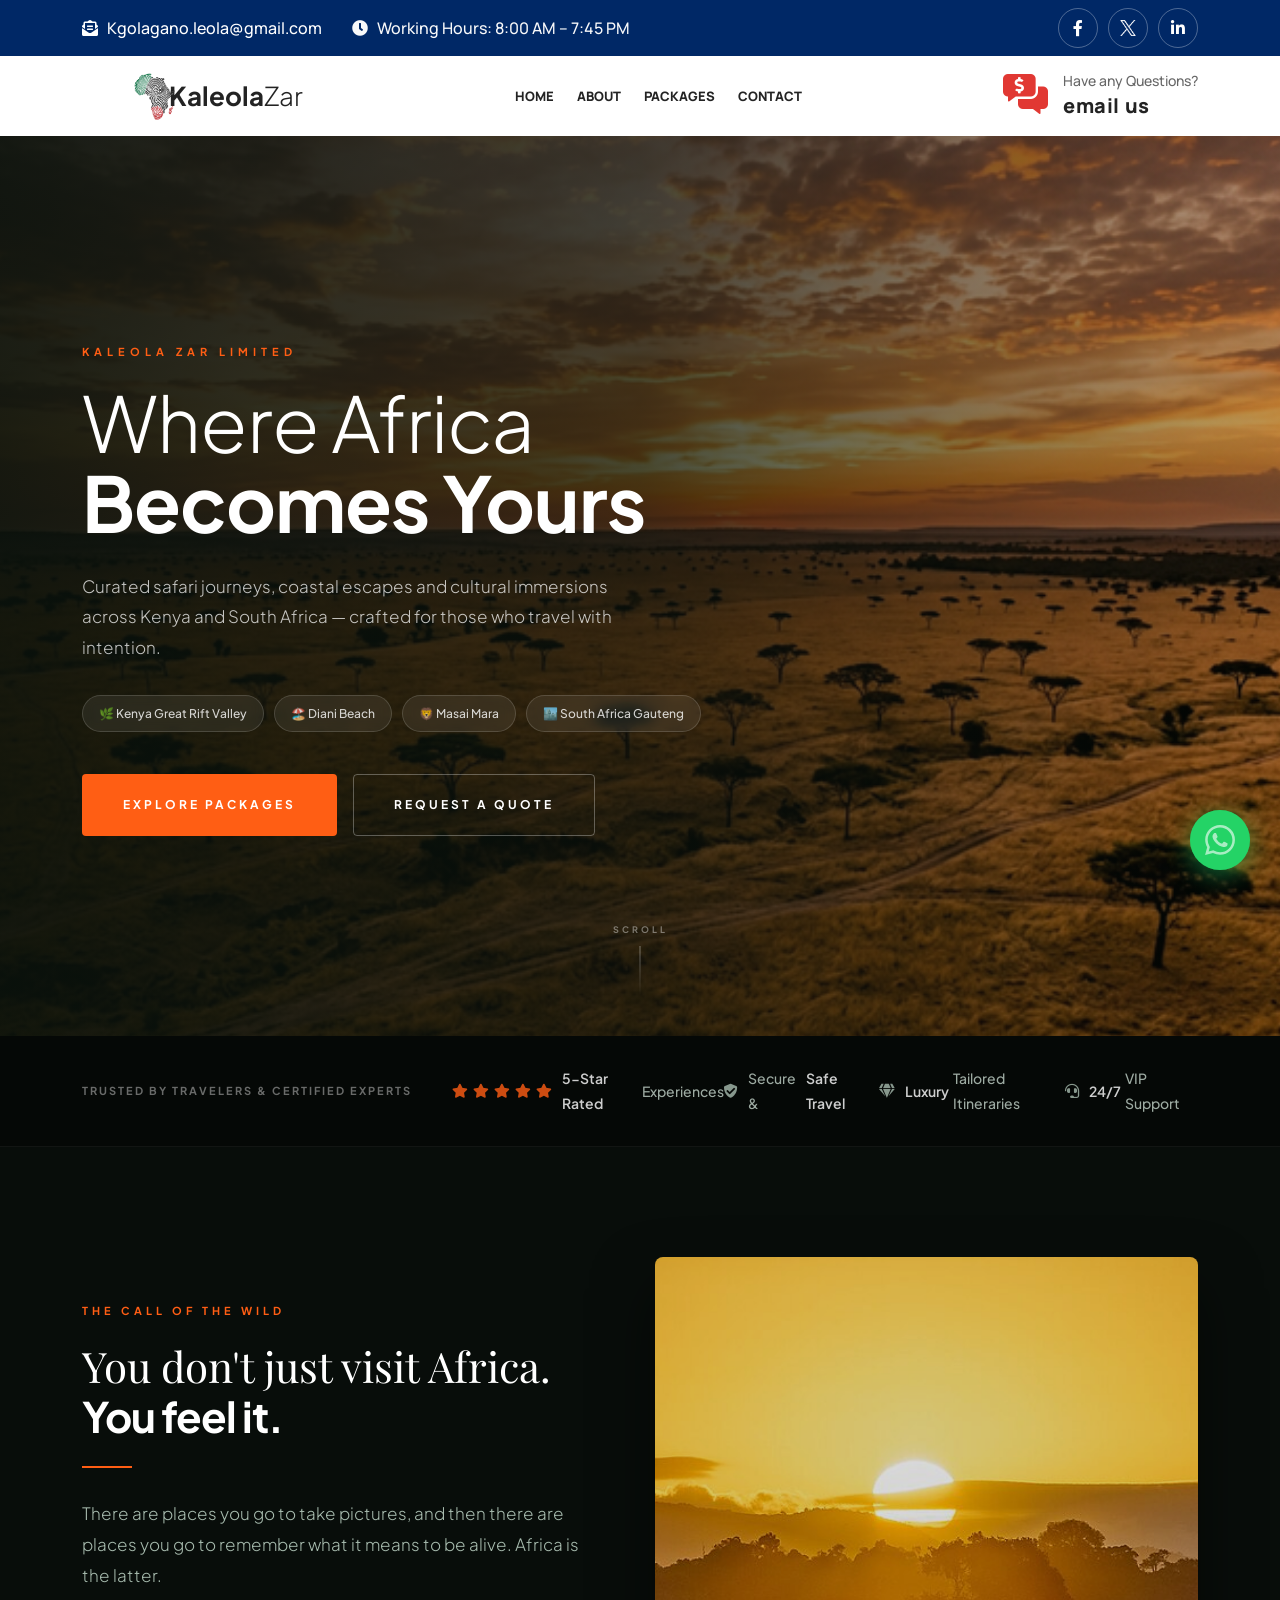
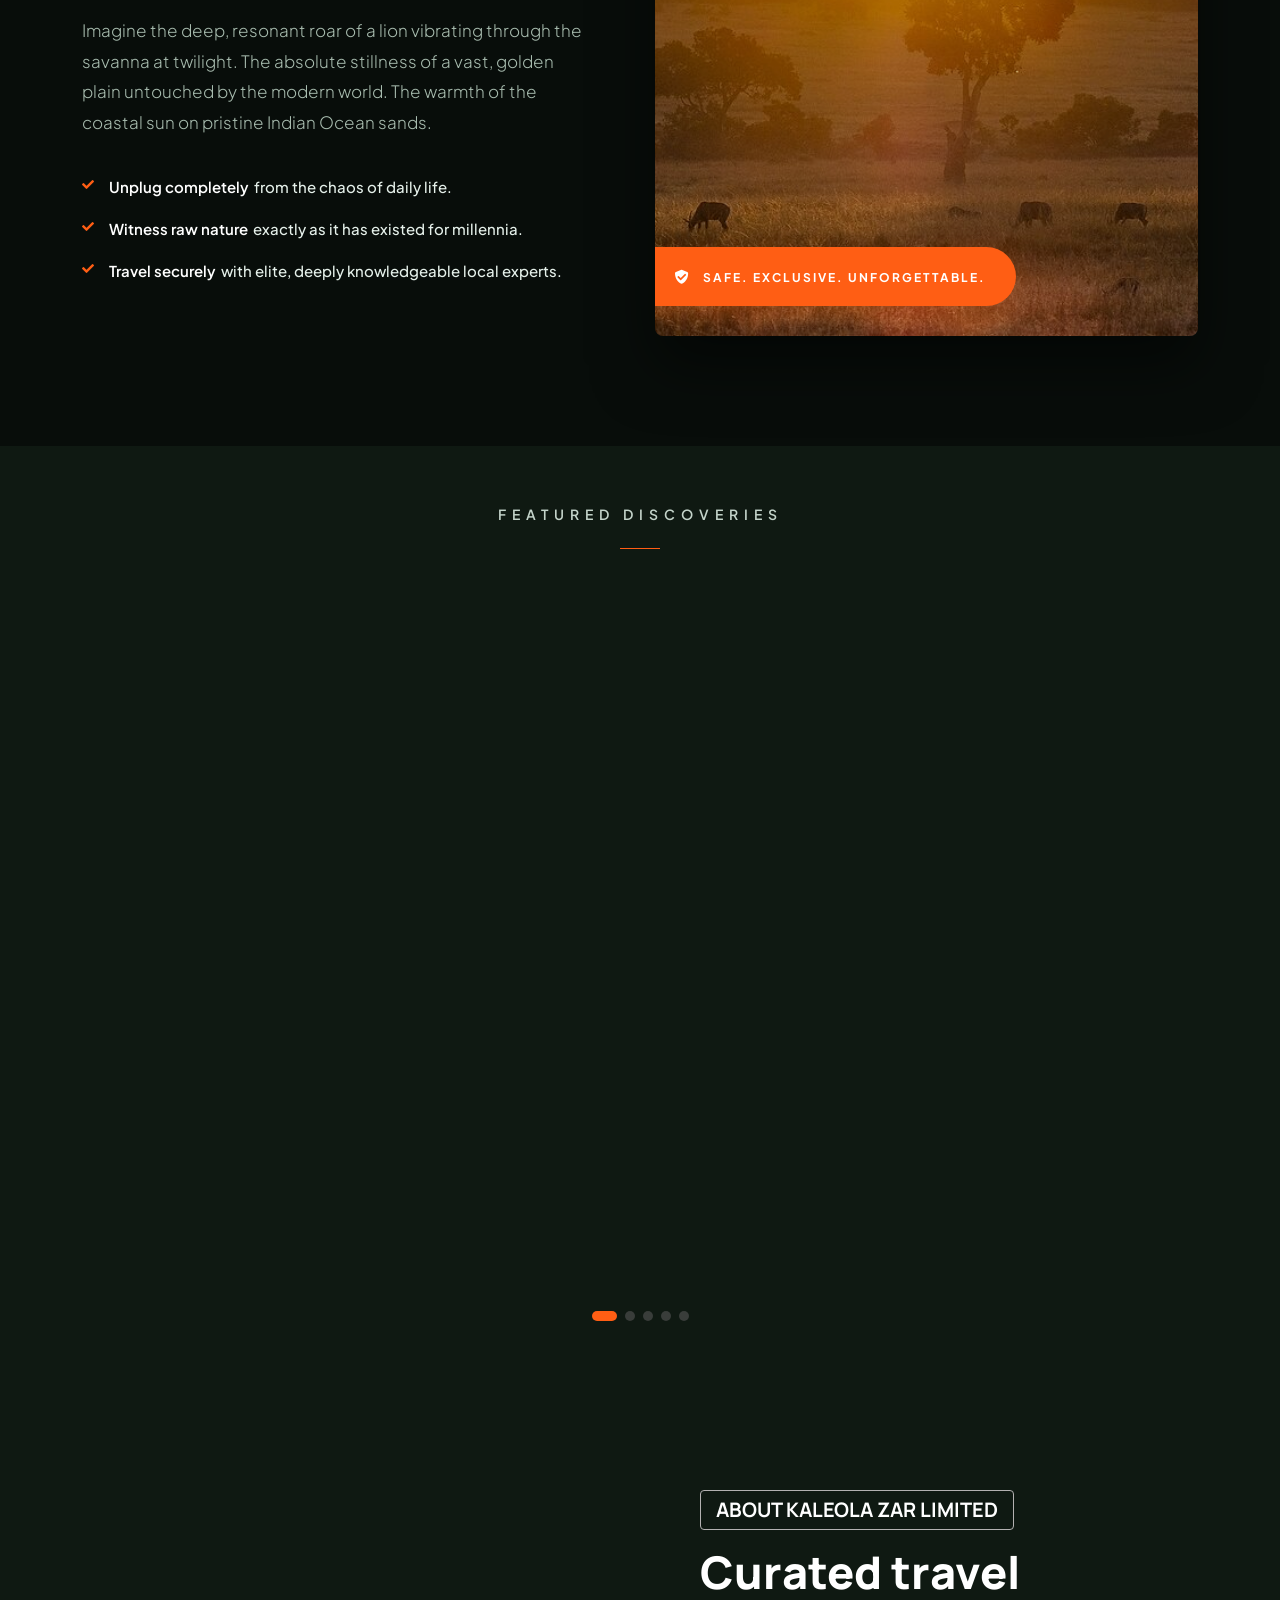
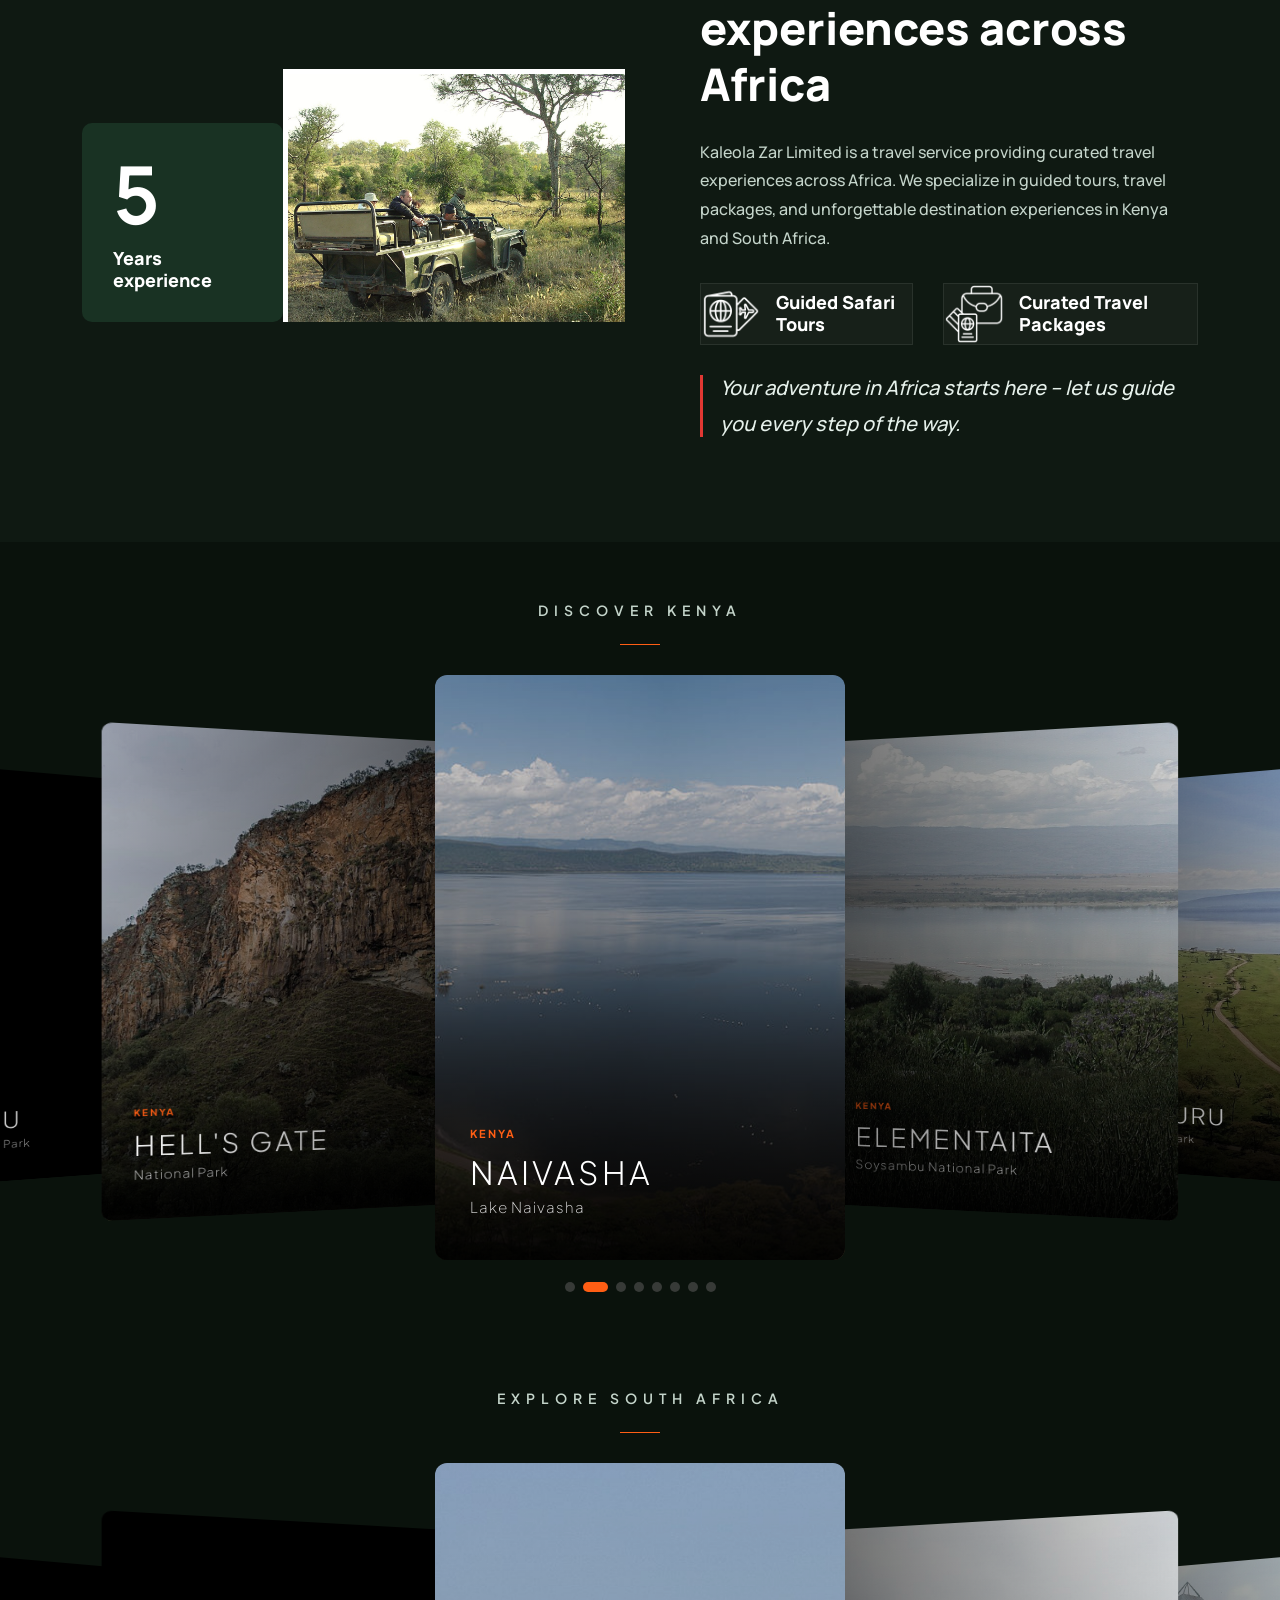
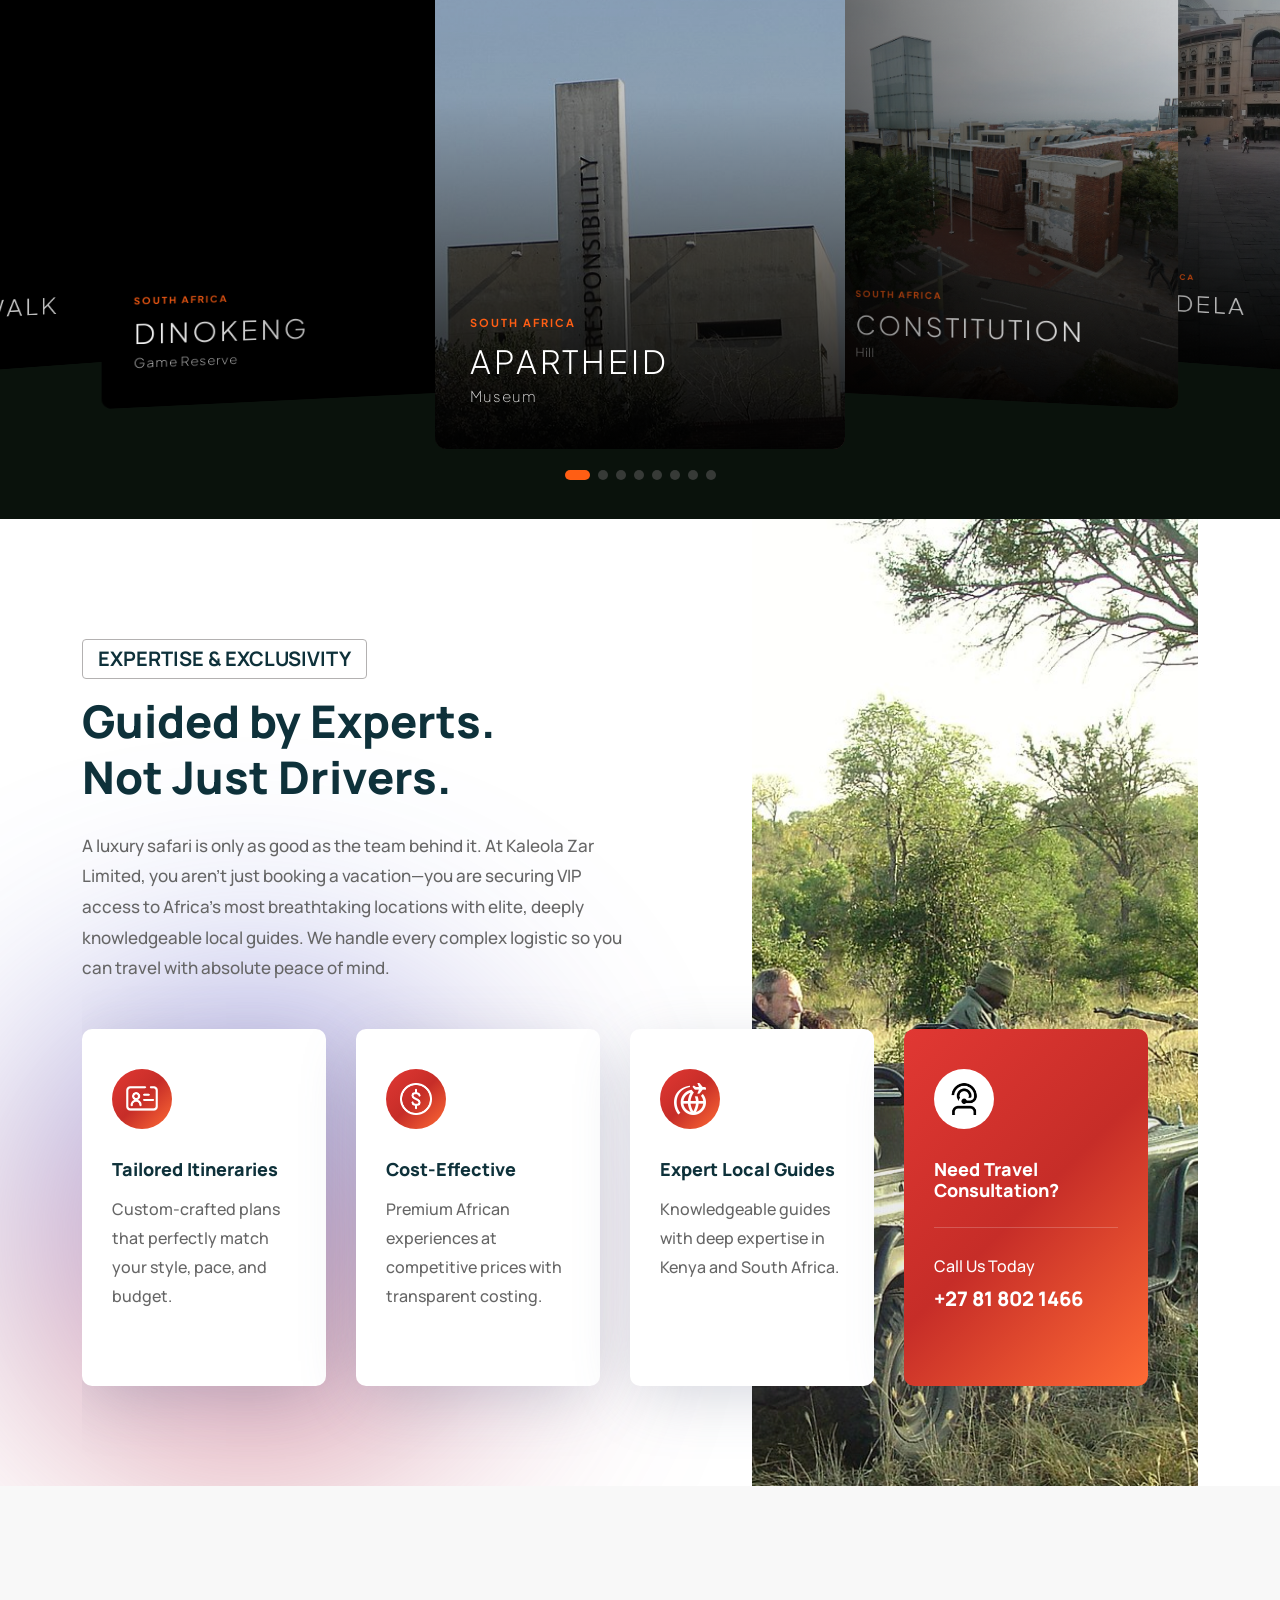
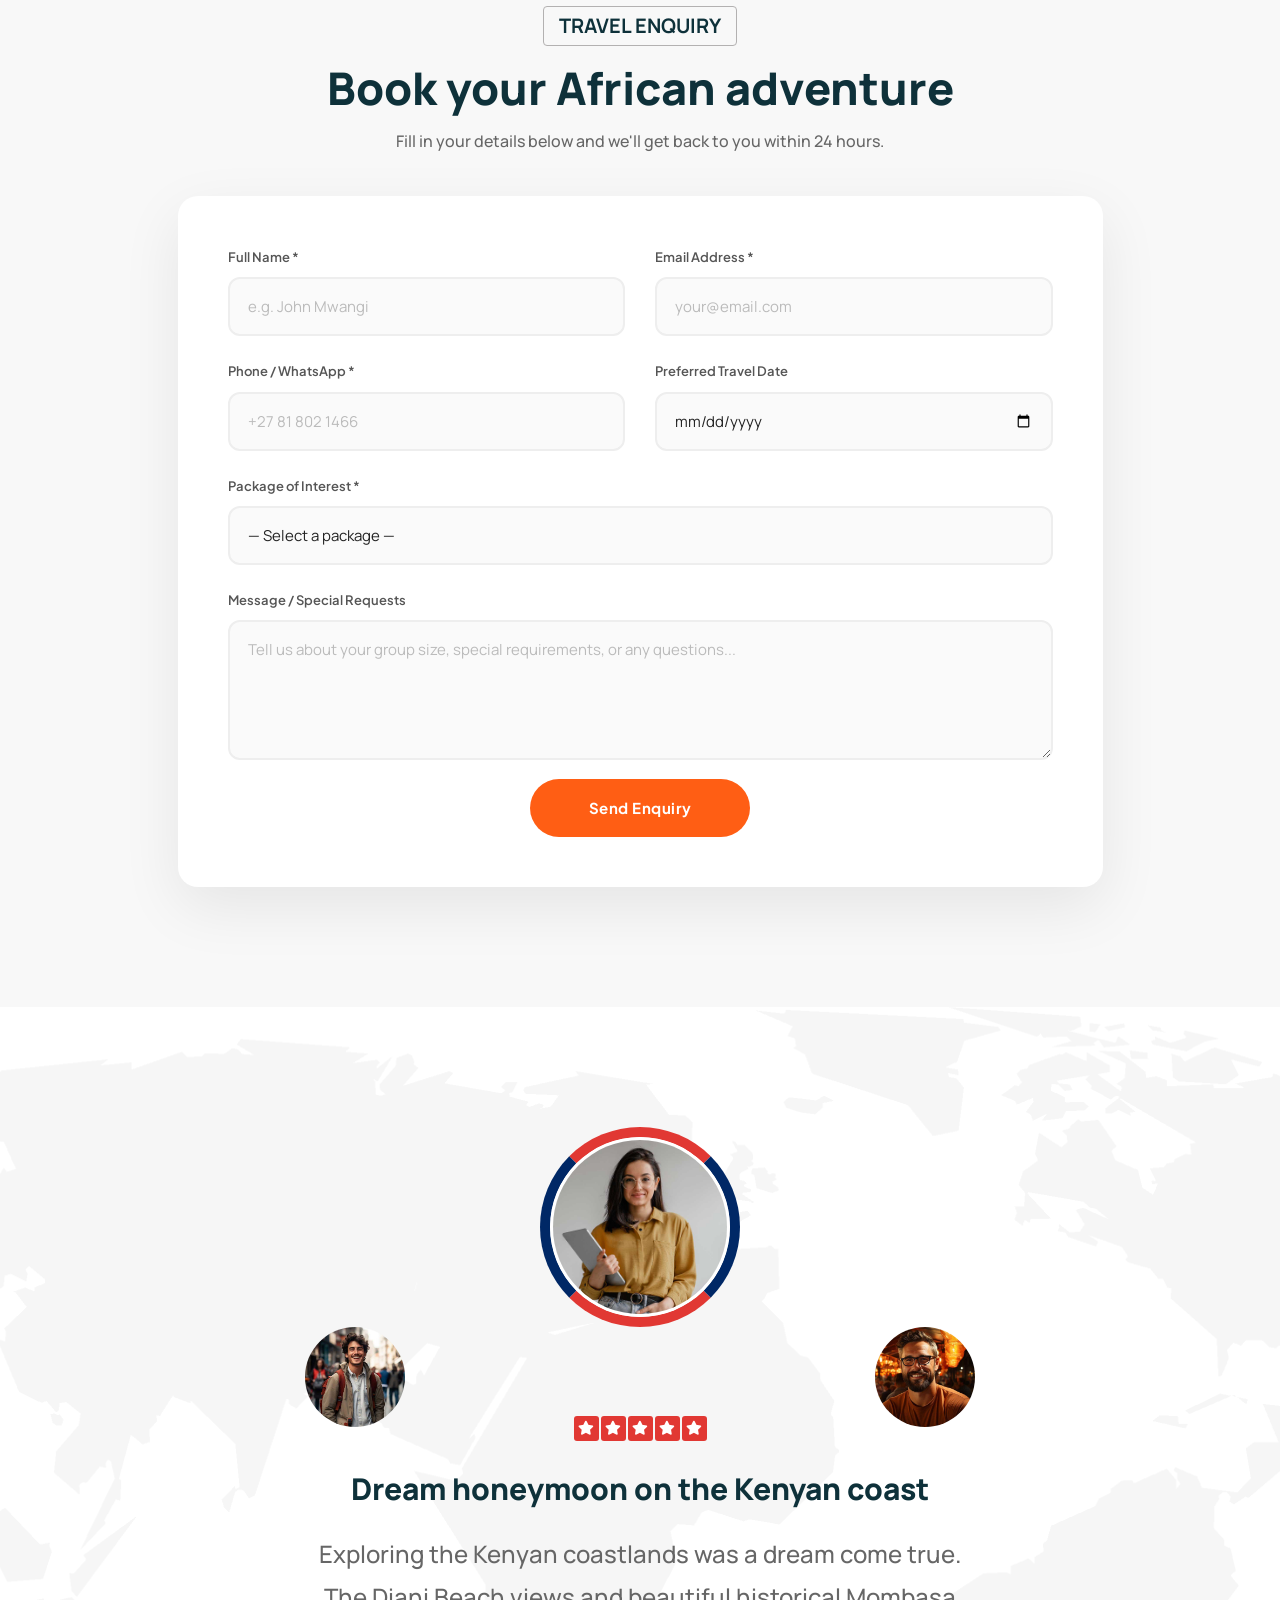
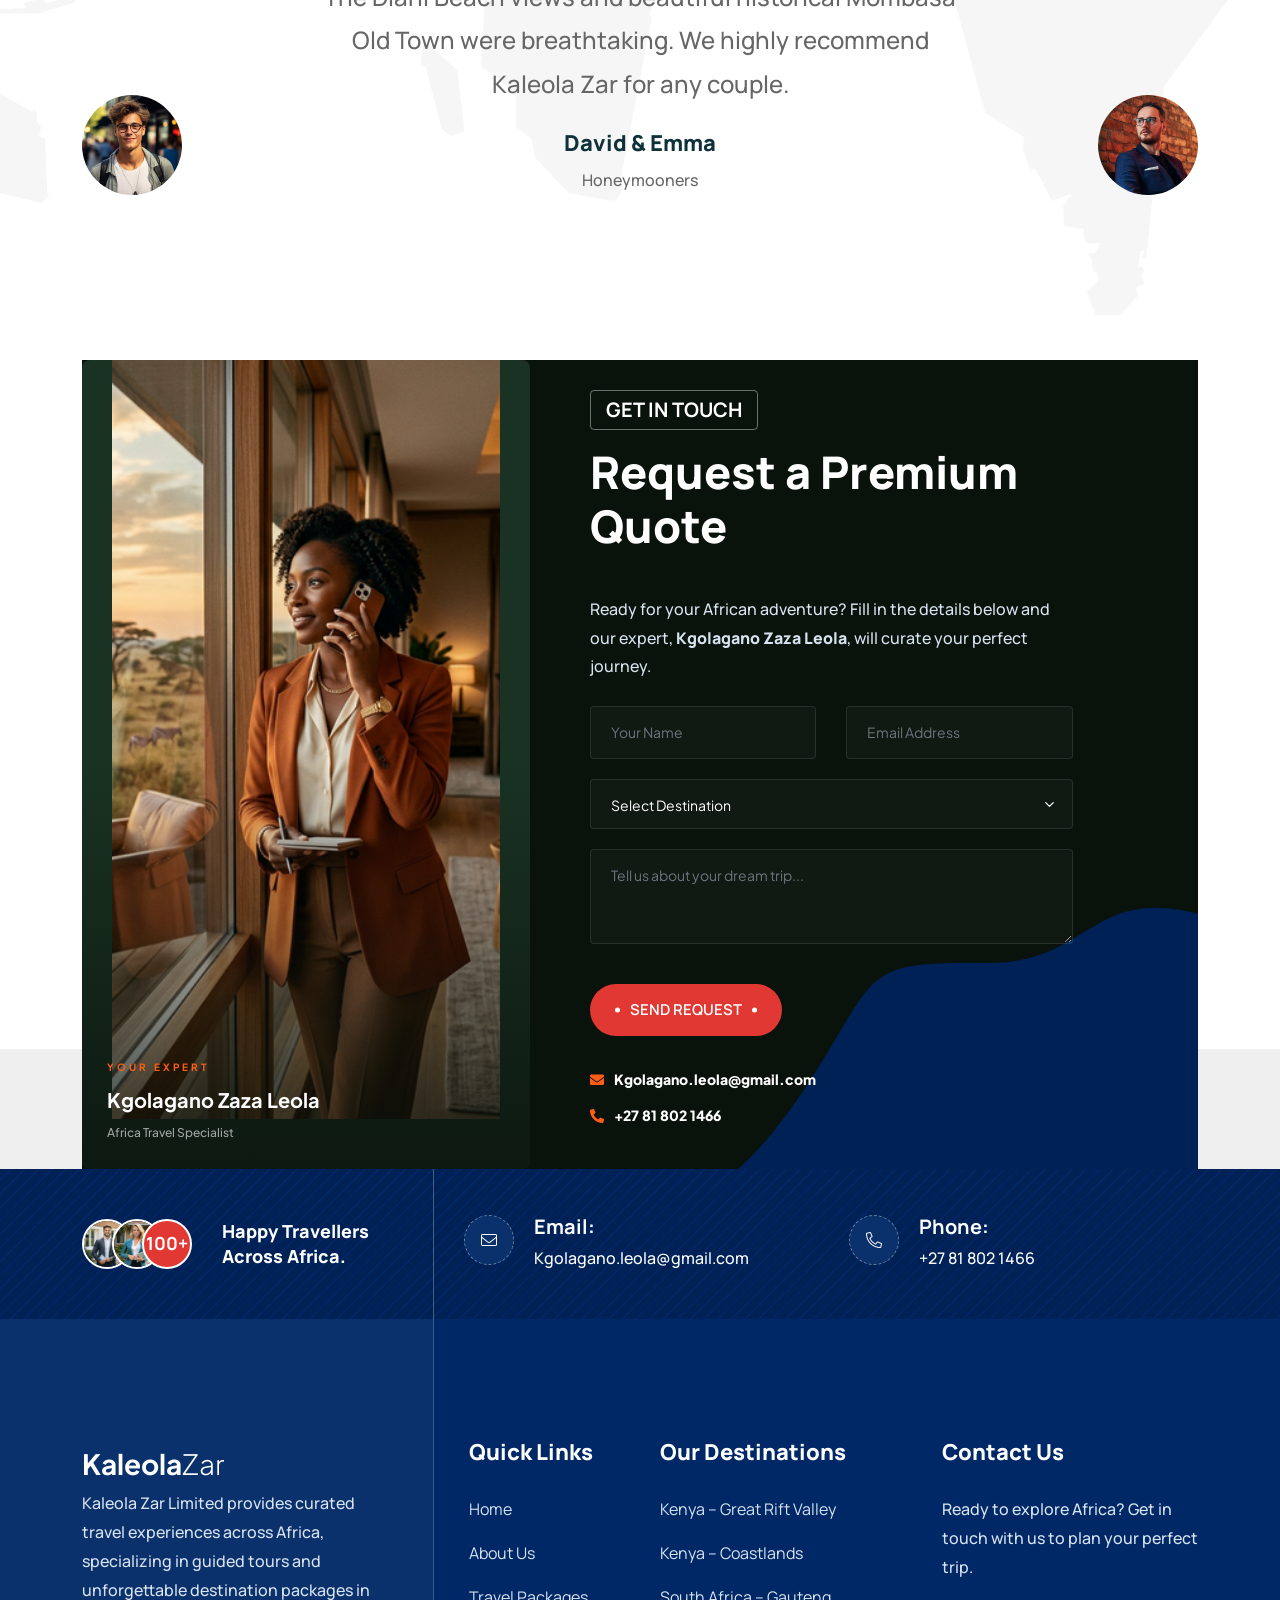
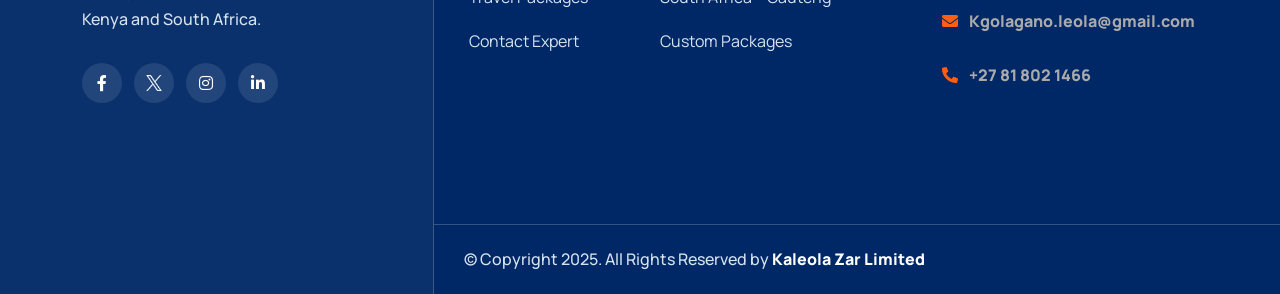
==== index.html @ 3f5a6521 "Add Trust Banner and pricing expectations to transform site into high-conversion funnel" ====
<!DOCTYPE html>
<html lang="en">

<head>
    <!-- ========== Meta Tags ========== -->
    <meta charset="utf-8">
    <meta http-equiv="X-UA-Compatible" content="IE=edge">
    <meta name="viewport" content="width=device-width, initial-scale=1">
    <meta name="description"
        content="Kaleola Zar Limited - Premium guided tours and travel packages across Kenya and South Africa. Explore the African savanna, Rift Valley, Diani Beach and more.">
    <meta name="keywords"
        content="African travel, Kenya safari, South Africa tours, Great Rift Valley, Diani Beach, Johannesburg, Kaleola Zar, tour packages">
    <meta property="og:title" content="Kaleola Zar Limited - Explore Africa With Us">
    <meta property="og:description"
        content="Premium guided tours and unforgettable travel packages to Kenya and South Africa.">
    <meta property="og:image" content="assets/img/custom/hero.png">

    <!-- ========== Page Title ========== -->
    <title>Kaleola Zar Limited - Explore Africa With Us</title>

    <!-- ========== Favicon Icon ========== -->
    <link rel="shortcut icon" href="assets/img/favicon.png" type="image/x-icon">

    <!-- ========== Start Stylesheet ========== -->
    <link href="assets/css/bootstrap.min.css" rel="stylesheet">
    <link href="assets/css/font-awesome.min.css" rel="stylesheet">
    <link href="assets/css/visaco-icons.css" rel="stylesheet">
    <link href="assets/css/magnific-popup.css" rel="stylesheet">
    <link href="assets/css/swiper-bundle.min.css" rel="stylesheet">
    <link href="assets/css/animate.min.css" rel="stylesheet">
    <link href="assets/css/validnavs.css" rel="stylesheet">
    <link href="assets/css/helper.css" rel="stylesheet">
    <link href="assets/css/unit-test.css" rel="stylesheet">
    <link href="assets/css/style.css" rel="stylesheet">
    <link rel="preconnect" href="https://fonts.googleapis.com">
    <link rel="preconnect" href="https://fonts.gstatic.com" crossorigin>
    <link
        href="https://fonts.googleapis.com/css2?family=Plus+Jakarta+Sans:wght@200;300;400;500;600;700;800&family=Playfair+Display:wght@400;500;600;700;800;900&display=swap"
        rel="stylesheet">
    <!-- ========== End Stylesheet ========== -->

</head>

<body>

    <!--[if lte IE 9]>
        <p class="browserupgrade">You are using an <strong>outdated</strong> browser. Please <a href="https://browsehappy.com/">upgrade your browser</a> to improve your experience and security.</p>
    <![endif]-->

    <!-- Start Preloader 
    ============================================= -->
    <div id="preloader">
        <div class="visaco-loader-inner">
            <div class="visaco-loader">
                <span class="visaco-loader-item"></span>
                <span class="visaco-loader-item"></span>
                <span class="visaco-loader-item"></span>
                <span class="visaco-loader-item"></span>
                <span class="visaco-loader-item"></span>
                <span class="visaco-loader-item"></span>
                <span class="visaco-loader-item"></span>
                <span class="visaco-loader-item"></span>
            </div>
        </div>
    </div>
    <!-- preloader end -->

    <!-- Start Header Top 
    ============================================= -->
    <div class="top-bar-area bg-dark text-light">
        <div class="container">
            <div class="row align-center">
                <div class="col-xl-7 col-lg-7 info">
                    <div class="address-info">
                        <ul class="item-flex">
                            <li>
                                <a href="mailto:Kgolagano.leola@gmail.com"><i class="fas fa-envelope-open-text"></i>
                                    Kgolagano.leola@gmail.com</a>
                            </li>
                            <li>
                                <i class="fas fa-clock"></i> Working Hours: 8:00 AM – 7:45 PM
                            </li>
                        </ul>
                    </div>
                </div>
                <div class="col-xl-5 col-lg-5 text-end">
                    <div class="d-flex">
                        <div class="social">
                            <ul class="item-flex">
                                <li>
                                    <a href="#">
                                        <i class="fab fa-facebook-f"></i>
                                    </a>
                                </li>
                                <li>
                                    <a href="#">
                                        <img src="assets/img/icon/twitter-x.png" alt="Twitter">
                                    </a>
                                </li>
                                <li>
                                    <a href="#">
                                        <i class="fab fa-linkedin-in"></i>
                                    </a>
                                </li>
                            </ul>
                        </div>
                    </div>
                </div>
            </div>
        </div>
    </div>
    <!-- End Header Top -->

    <!-- Header 
    ============================================= -->
    <header>
        <!-- Start Navigation -->
        <nav class="navbar mobile-sidenav navbar-default validnavs navbar-sticky navbar-style-one">

            <!-- Start Top Search -->
            <div class="top-search">
                <div class="container-xl">
                    <div class="input-group">
                        <span class="input-group-addon"><i class="fa fa-search"></i></span>
                        <input type="text" class="form-control" placeholder="Search">
                        <span class="input-group-addon close-search"><i class="fa fa-times"></i></span>
                    </div>
                </div>
            </div>
            <!-- End Top Search -->

            <div class="container d-flex justify-content-between align-items-center">

                <!-- Start Header Navigation -->
                <div class="navbar-header">
                    <button type="button" class="navbar-toggle" data-toggle="collapse" data-target="#navbar-menu">
                        <i class="fa fa-bars"></i>
                    </button>
                    <style>
                        .kz-logo-brand {
                            font-family: 'Plus Jakarta Sans', sans-serif !important;
                            font-size: 26px !important;
                            text-decoration: none !important;
                            color: #232323 !important;
                            display: flex !important;
                            align-items: center !important;
                        }

                        .kz-logo-brand img {
                            height: 48px;
                            width: auto;
                            margin-right: 10px;
                        }

                        .kz-logo-brand strong {
                            font-weight: 700;
                        }

                        .kz-logo-brand span {
                            font-weight: 300;
                        }
                    </style>
                    <a class="navbar-brand kz-logo-brand" href="index.html">
                        <img src="assets/img/custom/icon.png" alt="">
                        <strong>Kaleola</strong><span>Zar</span>
                    </a>
                </div>
                <!-- End Header Navigation -->

                <!-- Collect the nav links, forms, and other content for toggling -->
                <div class="collapse navbar-collapse" id="navbar-menu">
                    <button type="button" class="navbar-toggle" data-toggle="collapse" data-target="#navbar-menu">
                        <i class="fa fa-times"></i>
                    </button>
                    <ul class="nav navbar-nav navbar-right" data-in="fadeInDown" data-out="fadeOutUp">
                        <li><a href="#home">Home</a></li>
                        <li><a href="#about">About</a></li>
                        <li><a href="#packages">Packages</a></li>
                        <li><a href="#contact">Contact</a></li>
                    </ul>
                </div><!-- /.navbar-collapse -->

                <div class="attr-right">
                    <!-- Start Atribute Navigation -->
                    <div class="attr-nav">
                        <ul>
                            <li class="contact">
                                <div class="call">
                                    <div class="icon">
                                        <i class="fas fa-comments-alt-dollar"></i>
                                    </div>
                                    <div class="info">
                                        <p>Have any Questions?</p>
                                        <h5><a href="mailto:Kgolagano.leola@gmail.com">email us</a></h5>
                                    </div>
                                </div>
                            </li>
                        </ul>
                    </div>
                    <!-- End Atribute Navigation -->
                </div>

            </div>
            <!-- Overlay screen for menu -->
            <div class="overlay-screen"></div>
            <!-- End Overlay screen for menu -->

        </nav>
        <!-- End Navigation -->
    </header>
    <!-- End Header -->

    <!-- Start Hero Area (Cinematic Full-Bleed) -->
    <div id="home" class="kz-hero-cinematic">
        <div class="kz-hero-bg" style="background-image: url('assets/img/custom/hero_bg.jpg');"></div>
        <div class="kz-hero-overlay"></div>
        <div class="kz-hero-content">
            <div class="container">
                <div class="row align-items-center" style="min-height: 100vh;">
                    <div class="col-lg-8 col-xl-7">
                        <span class="kz-hero-eyebrow wow fadeInUp">Kaleola Zar Limited</span>
                        <h1 class="kz-hero-title wow fadeInUp" data-wow-delay="100ms">
                            Where Africa<br><strong>Becomes Yours</strong>
                        </h1>
                        <p class="kz-hero-sub wow fadeInUp" data-wow-delay="200ms">
                            Curated safari journeys, coastal escapes and cultural immersions across Kenya and South
                            Africa — crafted for those who travel with intention.
                        </p>
                        <div class="kz-hero-pills wow fadeInUp" data-wow-delay="300ms">
                            <span>🌿 Kenya Great Rift Valley</span>
                            <span>🏖️ Diani Beach</span>
                            <span>🦁 Masai Mara</span>
                            <span>🏙️ South Africa Gauteng</span>
                        </div>
                        <div class="kz-hero-buttons wow fadeInUp" data-wow-delay="400ms">
                            <a href="#packages" class="kz-btn-primary">Explore Packages</a>
                            <a href="#contact" class="kz-btn-outline">Request a Quote</a>
                        </div>
                    </div>
                </div>
                <!-- Scroll indicator -->
                <div class="kz-hero-scroll">
                    <span>Scroll</span>
                    <div class="kz-scroll-line"></div>
                </div>
            </div>
        </div>
    </div>
    <style>
        /* =============================================
           CINEMATIC HERO
        ============================================= */
        .kz-hero-cinematic {
            position: relative;
            width: 100%;
            min-height: 100vh;
            overflow: hidden;
        }

        .kz-hero-bg {
            position: absolute;
            inset: 0;
            background-size: cover;
            background-position: center 40%;
            background-repeat: no-repeat;
            transform: scale(1.05);
            animation: heroZoom 20s ease-in-out infinite alternate;
        }

        @keyframes heroZoom {
            from {
                transform: scale(1.05);
            }

            to {
                transform: scale(1.00);
            }
        }

        .kz-hero-overlay {
            position: absolute;
            inset: 0;
            background: linear-gradient(to right,
                    rgba(10, 18, 12, 0.92) 0%,
                    rgba(10, 18, 12, 0.75) 50%,
                    rgba(10, 18, 12, 0.25) 100%);
        }

        .kz-hero-content {
            position: relative;
            z-index: 2;
        }

        .kz-hero-eyebrow {
            display: inline-block;
            font-family: 'Plus Jakarta Sans', sans-serif;
            font-size: 11px;
            font-weight: 700;
            letter-spacing: 5px;
            text-transform: uppercase;
            color: #ff5e14;
            margin-bottom: 20px;
        }

        .kz-hero-title {
            font-family: 'Plus Jakarta Sans', sans-serif;
            font-size: clamp(44px, 6vw, 88px);
            font-weight: 300;
            color: #fff;
            line-height: 1.05;
            margin: 0 0 28px;
            letter-spacing: -1px;
        }

        .kz-hero-title strong {
            font-weight: 700;
            color: #fff;
        }

        .kz-hero-sub {
            font-family: 'Plus Jakarta Sans', sans-serif;
            font-size: 17px;
            font-weight: 300;
            color: rgba(255, 255, 255, 0.75);
            line-height: 1.8;
            max-width: 540px;
            margin-bottom: 32px;
        }

        .kz-hero-pills {
            display: flex;
            flex-wrap: wrap;
            gap: 10px;
            margin-bottom: 42px;
        }

        .kz-hero-pills span {
            font-family: 'Plus Jakarta Sans', sans-serif;
            font-size: 12px;
            font-weight: 500;
            color: rgba(255, 255, 255, 0.8);
            background: rgba(255, 255, 255, 0.07);
            border: 1px solid rgba(255, 255, 255, 0.15);
            padding: 7px 16px;
            border-radius: 50px;
            backdrop-filter: blur(6px);
        }

        .kz-hero-buttons {
            display: flex;
            gap: 16px;
            flex-wrap: wrap;
        }

        .kz-btn-primary {
            display: inline-flex;
            align-items: center;
            padding: 17px 40px;
            background: #ff5e14;
            color: #fff;
            font-family: 'Plus Jakarta Sans', sans-serif;
            font-size: 12px;
            font-weight: 700;
            letter-spacing: 3px;
            text-transform: uppercase;
            text-decoration: none;
            border-radius: 4px;
            transition: all 0.3s ease;
            border: 1px solid transparent;
        }

        .kz-btn-primary:hover {
            background: transparent;
            color: #ff5e14;
            border-color: #ff5e14;
        }

        .kz-btn-outline {
            display: inline-flex;
            align-items: center;
            padding: 17px 40px;
            background: transparent;
            color: #fff;
            font-family: 'Plus Jakarta Sans', sans-serif;
            font-size: 12px;
            font-weight: 700;
            letter-spacing: 3px;
            text-transform: uppercase;
            text-decoration: none;
            border-radius: 4px;
            border: 1px solid rgba(255, 255, 255, 0.3);
            transition: all 0.3s ease;
        }

        .kz-btn-outline:hover {
            border-color: #fff;
            background: rgba(255, 255, 255, 0.08);
            color: #fff;
        }

        /* Scroll indicator */
        .kz-hero-scroll {
            position: absolute;
            bottom: 40px;
            left: 50%;
            transform: translateX(-50%);
            display: flex;
            flex-direction: column;
            align-items: center;
            gap: 8px;
        }

        .kz-hero-scroll span {
            font-family: 'Plus Jakarta Sans', sans-serif;
            font-size: 9px;
            font-weight: 700;
            letter-spacing: 3px;
            text-transform: uppercase;
            color: rgba(255, 255, 255, 0.4);
        }

        .kz-scroll-line {
            width: 1px;
            height: 50px;
            background: linear-gradient(to bottom, rgba(255, 255, 255, 0.4), transparent);
            animation: scrollPulse 2s ease-in-out infinite;
        }

        @keyframes scrollPulse {

            0%,
            100% {
                opacity: 0.4;
                transform: scaleY(1);
            }

            50% {
                opacity: 1;
                transform: scaleY(1.2);
            }
        }

        /* =============================================
           DARK EDITORIAL ABOUT SECTION OVERRIDE
        ============================================= */
        .kz-dark-about {
            background: #0f1912 !important;
            padding: 100px 0 !important;
        }

        .kz-dark-about .title,
        .kz-dark-about h4,
        .kz-dark-about h2,
        .kz-dark-about .sub-title {
            color: #fff !important;
        }

        .kz-dark-about p {
            color: #c4d4ca !important;
        }

        .kz-dark-about .blockquote-text {
            color: #e5f0ea !important;
            border-left-color: #ff5e14 !important;
        }

        .kz-dark-about ul.card-style-one {
            background: transparent !important;
            box-shadow: none !important;
            padding: 0 !important;
            margin-top: 30px;
        }

        .kz-dark-about .card-style-one li {
            background: rgba(255, 255, 255, 0.03) !important;
            border: 1px solid rgba(255, 255, 255, 0.08) !important;
        }

        .kz-dark-about .card-style-one li h4 {
            color: #fff !important;
        }

        .kz-dark-about .experience {
            background: #193223 !important;
        }

        .kz-dark-about .experience h4 {
            color: #fff !important;
        }

        /* =============================================
           MOBILE HAMBURGER MENU OVERRIDE
        ============================================= */
        @media (max-width: 991px) {

            /* Hide desktop nav items, show toggle */
            .kz-hero-title {
                font-size: 40px;
            }

            .kz-hero-sub {
                font-size: 15px;
            }

            .kz-hero-pills {
                gap: 7px;
            }

            .kz-hero-pills span {
                font-size: 11px;
                padding: 6px 12px;
            }

            .kz-hero-buttons {
                flex-direction: column;
                gap: 12px;
            }

            .kz-btn-primary,
            .kz-btn-outline {
                text-align: center;
                justify-content: center;
            }

            .kz-hero-scroll {
                display: none;
            }
        }

        @media (max-width: 600px) {
            .kz-hero-title {
                font-size: 32px;
                letter-spacing: -0.5px;
            }
        }
    </style>
    <!-- End Hero Area -->

    <!-- Start Trust Banner (Authority Hook)
    ============================================= -->
    <div class="kz-trust-banner">
        <div class="container">
            <div class="row align-items-center">
                <div class="col-lg-12">
                    <div class="kz-trust-content">
                        <span class="kz-trust-label">Trusted By Travelers & Certified Experts</span>
                        <div class="kz-trust-logos">
                            <div class="kz-trust-item">
                                <i class="fas fa-star" style="color: #ff5e14; margin-right: 5px;"></i>
                                <i class="fas fa-star" style="color: #ff5e14; margin-right: 5px;"></i>
                                <i class="fas fa-star" style="color: #ff5e14; margin-right: 5px;"></i>
                                <i class="fas fa-star" style="color: #ff5e14; margin-right: 5px;"></i>
                                <i class="fas fa-star" style="color: #ff5e14; margin-right: 10px;"></i>
                                <strong>5-Star Rated</strong> Experiences
                            </div>
                            <div class="kz-trust-item">
                                <i class="fas fa-shield-check" style="color: #a8bcaf; margin-right: 10px;"></i>
                                Secure & <strong>Safe Travel</strong>
                            </div>
                            <div class="kz-trust-item">
                                <i class="fas fa-gem" style="color: #a8bcaf; margin-right: 10px;"></i>
                                <strong>Luxury</strong> Tailored Itineraries
                            </div>
                            <div class="kz-trust-item">
                                <i class="fas fa-headset" style="color: #a8bcaf; margin-right: 10px;"></i>
                                <strong>24/7</strong> VIP Support
                            </div>
                        </div>
                    </div>
                </div>
            </div>
        </div>
    </div>

    <style>
        .kz-trust-banner {
            background: #050806;
            /* Deepest black for contrast */
            padding: 30px 0;
            border-bottom: 1px solid rgba(255, 255, 255, 0.05);
        }

        .kz-trust-content {
            display: flex;
            align-items: center;
            justify-content: space-between;
        }

        .kz-trust-label {
            font-family: 'Plus Jakarta Sans', sans-serif;
            font-size: 11px;
            font-weight: 700;
            letter-spacing: 2px;
            text-transform: uppercase;
            color: rgba(255, 255, 255, 0.4);
            white-space: nowrap;
            margin-right: 40px;
        }

        .kz-trust-logos {
            display: flex;
            align-items: center;
            justify-content: space-between;
            flex: 1;
        }

        .kz-trust-item {
            font-family: 'Plus Jakarta Sans', sans-serif;
            font-size: 14px;
            color: #c4d4ca;
            display: flex;
            align-items: center;
            opacity: 0.8;
            transition: opacity 0.3s ease;
        }

        .kz-trust-item:hover {
            opacity: 1;
        }

        .kz-trust-item strong {
            color: #ffffff;
            font-weight: 600;
            margin-right: 4px;
        }

        @media (max-width: 991px) {
            .kz-trust-content {
                flex-direction: column;
                justify-content: center;
                text-align: center;
            }

            .kz-trust-label {
                margin-right: 0;
                margin-bottom: 20px;
            }

            .kz-trust-logos {
                flex-wrap: wrap;
                justify-content: center;
                gap: 20px 40px;
            }
        }

        @media (max-width: 576px) {
            .kz-trust-item {
                width: 100%;
                justify-content: center;
            }
        }
    </style>

    <!-- Start "Why Africa" Emotional Hook (Marketing Conversion Funnel) 
    ============================================= -->
    <div id="why-africa" class="kz-why-africa-area">
        <div class="container">
            <div class="row align-items-center">
                <div class="col-lg-6 pr-50 pr-md-15 pr-xs-15">
                    <div class="kz-why-content">
                        <span class="kz-why-eyebrow wow fadeInUp">The Call of the Wild</span>
                        <h2 class="kz-why-title wow fadeInUp" data-wow-delay="100ms">
                            You don't just visit Africa.<br><strong>You feel it.</strong>
                        </h2>
                        <div class="kz-why-divider wow slideInLeft" data-wow-delay="200ms"></div>
                        <p class="kz-why-desc wow fadeInUp" data-wow-delay="300ms">
                            There are places you go to take pictures, and then there are places you go to remember what
                            it means to be alive. Africa is the latter.
                        </p>
                        <p class="kz-why-desc wow fadeInUp" data-wow-delay="400ms">
                            Imagine the deep, resonant roar of a lion vibrating through the savanna at twilight. The
                            absolute stillness of a vast, golden plain untouched by the modern world. The warmth of the
                            coastal sun on pristine Indian Ocean sands.
                        </p>
                        <ul class="kz-why-list wow fadeInUp" data-wow-delay="500ms">
                            <li><i class="fas fa-check"></i> <strong>Unplug completely</strong> from the chaos of daily
                                life.</li>
                            <li><i class="fas fa-check"></i> <strong>Witness raw nature</strong> exactly as it has
                                existed for millennia.</li>
                            <li><i class="fas fa-check"></i> <strong>Travel securely</strong> with elite, deeply
                                knowledgeable local experts.</li>
                        </ul>
                    </div>
                </div>
                <div class="col-lg-6">
                    <div class="kz-why-image-grid wow fadeInRight" data-wow-delay="200ms">
                        <div class="kz-why-img-main">
                            <!-- High emotional impact image: wildlife or expansive landscape -->
                            <img src="assets/img/custom/destinations/masai_mara.jpg" alt="Africa Wildlife Storyteller"
                                style="filter: brightness(0.85);">
                            <div class="kz-why-trust-badge">
                                <span><i class="fas fa-shield-check"></i> Safe. Exclusive. Unforgettable.</span>
                            </div>
                        </div>
                    </div>
                </div>
            </div>
        </div>
    </div>

    <style>
        /* =============================================
           WHY AFRICA (EMOTIONAL HOOK) SECTION
        ============================================= */
        .kz-why-africa-area {
            background: #080d0a;
            /* Darker than the about section for depth */
            padding: 110px 0;
            position: relative;
            overflow: hidden;
        }

        .kz-why-content {
            position: relative;
            z-index: 2;
        }

        .kz-why-eyebrow {
            display: inline-block;
            font-family: 'Plus Jakarta Sans', sans-serif;
            font-size: 11px;
            font-weight: 700;
            letter-spacing: 4px;
            text-transform: uppercase;
            color: #ff5e14;
            margin-bottom: 20px;
        }

        .kz-why-title {
            font-family: 'Playfair Display', serif;
            /* Magazine editorial feel */
            font-size: 42px;
            color: #ffffff;
            line-height: 1.2;
            margin-bottom: 25px;
            font-weight: 400;
        }

        .kz-why-title strong {
            font-family: 'Plus Jakarta Sans', sans-serif;
            font-weight: 700;
            letter-spacing: -1px;
        }

        .kz-why-divider {
            width: 50px;
            height: 2px;
            background: #ff5e14;
            margin-bottom: 30px;
        }

        .kz-why-desc {
            font-family: 'Plus Jakarta Sans', sans-serif;
            font-size: 17px;
            color: #a8bcaf;
            line-height: 1.8;
            font-weight: 300;
            margin-bottom: 25px;
        }

        .kz-why-list {
            margin-top: 35px;
            padding: 0;
            list-style: none;
        }

        .kz-why-list li {
            font-family: 'Plus Jakarta Sans', sans-serif;
            font-size: 15px;
            color: #e5f0ea;
            margin-bottom: 15px;
            display: flex;
            align-items: flex-start;
        }

        .kz-why-list li i {
            color: #ff5e14;
            font-size: 12px;
            margin-top: 6px;
            margin-right: 15px;
        }

        .kz-why-list li strong {
            color: #ffffff;
            font-weight: 600;
            margin-right: 5px;
        }

        .kz-why-image-grid {
            position: relative;
            height: 100%;
        }

        .kz-why-img-main {
            position: relative;
            border-radius: 8px;
            overflow: hidden;
            box-shadow: 0 30px 60px rgba(0, 0, 0, 0.5);
            aspect-ratio: 4/5;
        }

        .kz-why-img-main img {
            width: 100%;
            height: 100%;
            object-fit: cover;
            transition: transform 10s ease;
        }

        .kz-why-img-main:hover img {
            transform: scale(1.05);
        }

        .kz-why-trust-badge {
            position: absolute;
            bottom: 30px;
            left: -20px;
            background: #ff5e14;
            padding: 15px 30px 15px 40px;
            border-radius: 0 40px 40px 0;
            box-shadow: 0 10px 30px rgba(255, 94, 20, 0.3);
            z-index: 3;
        }

        .kz-why-trust-badge span {
            font-family: 'Plus Jakarta Sans', sans-serif;
            font-size: 12px;
            font-weight: 700;
            color: #ffffff;
            letter-spacing: 2px;
            text-transform: uppercase;
        }

        .kz-why-trust-badge i {
            margin-right: 8px;
            font-size: 14px;
        }

        @media (max-width: 991px) {
            .kz-why-title {
                font-size: 32px;
            }

            .kz-why-image-grid {
                margin-top: 50px;
            }

            .kz-why-trust-badge {
                left: 0;
                bottom: 20px;
                border-radius: 0 30px 30px 0;
                padding: 12px 20px 12px 20px;
            }
        }
    </style>

    <!-- Start Featured Slider  
    ============================================= -->
    <div style="background: #0f1912; padding: 60px 0;">
        <div class="container">
            <div class="collection-header" style="text-align: center; margin-bottom: 40px;">
                <h3
                    style="color: #c4d4ca; font-family: 'Plus Jakarta Sans', sans-serif; font-size: 14px; font-weight: 600; letter-spacing: 6px; text-transform: uppercase;">
                    Featured Discoveries</h3>
                <div style="width: 40px; height: 1px; background: #ff5e14; margin: 15px auto 0;"></div>
            </div>

            <div class="swiper kz-featured-slider" id="featuredSlider">
                <div class="swiper-wrapper" id="featuredSliderWrapper">
                    <!-- Slides injected by JS -->
                </div>
                <!-- Controls -->
                <div class="swiper-pagination" style="bottom: 0px; position: relative; margin-top: 40px;"></div>
                <div class="swiper-button-next"
                    style="color:#ff5e14; top: 50%; transform:translateY(-50%); right: -50px;"></div>
                <div class="swiper-button-prev"
                    style="color:#ff5e14; top: 50%; transform:translateY(-50%); left: -50px;"></div>
            </div>
        </div>
    </div>
    <style>
        .kz-featured-slider .kz-modal-inner {
            transform: none !important;
            /* override modal animation */
            min-height: 550px;
            height: auto;
            max-width: 100%;
        }

        .kz-featured-slider .kz-modal-image-col img {
            transform: none !important;
        }

        .kz-featured-slider .kz-modal-annotation {
            opacity: 1 !important;
            transform: none !important;
        }

        /* Custom Swiper Pagination for Featured Slider */
        .kz-featured-slider .swiper-pagination-bullet {
            background: #555;
            opacity: 0.6;
            width: 10px;
            height: 10px;
            transition: all 0.3s ease;
        }

        .kz-featured-slider .swiper-pagination-bullet-active {
            background: #ff5e14;
            opacity: 1;
            width: 25px;
            border-radius: 8px;
        }

        @media (max-width: 1200px) {
            .kz-featured-slider .swiper-button-next {
                right: 10px;
            }

            .kz-featured-slider .swiper-button-prev {
                left: 10px;
            }
        }
    </style>
    <!-- End Featured Slider -->

    <!-- Start About 
    ============================================= -->
    <div id="about" class="about-style-one-area default-padding kz-dark-about">
        <div class="container">
            <div class="row align-center">
                <div class="col-lg-6">
                    <div class="thumb-style-one">
                        <img class="wow fadeInUp" src="assets/img/custom/about.png" alt="Safari Tourists">
                        <img class="wow fadeInUp" data-wow-delay="300ms" src="assets/img/custom/hero.png" alt="Africa">
                        <img src="assets/img/shape/19.png" alt="Shape">
                        <div class="experience">
                            <div class="fun-fact">
                                <div class="counter">
                                    <div class="timer" data-to="5" data-speed="1000">5</div>
                                </div>
                                <h4>Years experience</h4>
                            </div>
                        </div>
                    </div>
                </div>
                <div class="col-lg-6 pl-60 pl-md-15 pl-xs-15">
                    <div class="about-style-one-info">
                        <h4 class="sub-title">About Kaleola Zar Limited</h4>
                        <h2 class="title split-text">Curated travel experiences across Africa</h2>
                        <p class="wow fadeInUp" data-wow-delay="200ms">
                            Kaleola Zar Limited is a travel service providing curated travel experiences across Africa.
                            We specialize in guided tours, travel packages, and unforgettable destination experiences in
                            Kenya and South Africa.
                        </p>
                        <ul class="card-style-one wow fadeInUp" data-wow-delay="300ms">
                            <li>
                                <div class="icon">
                                    <img src="assets/img/icon/travel-visa.png" alt="Icon">
                                </div>
                                <div class="info">
                                    <h4>Guided Safari Tours</h4>
                                </div>
                            </li>
                            <li>
                                <div class="icon">
                                    <img src="assets/img/icon/business-visa.png" alt="Icon">
                                </div>
                                <div class="info">
                                    <h4>Curated Travel Packages</h4>
                                </div>
                            </li>
                        </ul>
                        <div class="blockquote-text wow fadeInUp" data-wow-delay="400ms">Your adventure in Africa starts
                            here – let us guide you every step of the way.</div>
                    </div>
                </div>
            </div>
        </div>
    </div>
    <!-- End About -->

    <!-- Kenya Collection -->
    <div id="packages" style="background: #0a120c; scroll-margin-top: 80px; padding: 60px 0 20px;">
        <div class="collection-header" style="text-align: center; margin-bottom: 30px;">
            <h3
                style="color: #c4d4ca; font-family: 'Plus Jakarta Sans', sans-serif; font-size: 14px; font-weight: 600; letter-spacing: 6px; text-transform: uppercase;">
                Discover Kenya</h3>
            <div style="width: 40px; height: 1px; background: #ff5e14; margin: 15px auto 0;"></div>
        </div>

        <div class="swiper kz-magazine-slider" id="kenyaSlider" style="margin-bottom: 80px; padding-bottom: 50px;">
            <div class="swiper-wrapper">
                <a href="#contact" class="swiper-slide kz-grid-item">
                    <img class="kz-grid-img" src="assets/img/custom/destinations/hells_gate.jpg?v=2"
                        alt="Hell's Gate National Park">
                    <div class="kz-grid-overlay"></div>
                    <div class="kz-grid-content">
                        <span class="kz-grid-category">Kenya</span>
                        <h3 class="kz-grid-title">HELL'S GATE</h3>
                        <p class="kz-grid-desc">National Park</p>
                        <div class="kz-grid-detail">
                            <span class="kz-grid-price">From $1,200</span>
                            <span class="kz-grid-btn">Discover</span>
                        </div>
                    </div>
                </a>

                <a href="#contact" class="swiper-slide kz-grid-item">
                    <img class="kz-grid-img" src="assets/img/custom/destinations/naivasha.jpg?v=2" alt="Lake Naivasha">
                    <div class="kz-grid-overlay"></div>
                    <div class="kz-grid-content">
                        <span class="kz-grid-category">Kenya</span>
                        <h3 class="kz-grid-title">NAIVASHA</h3>
                        <p class="kz-grid-desc">Lake Naivasha</p>
                        <div class="kz-grid-detail">
                            <span class="kz-grid-price">From $1,450</span>
                            <span class="kz-grid-btn">Discover</span>
                        </div>
                    </div>
                </a>

                <a href="#contact" class="swiper-slide kz-grid-item">
                    <img class="kz-grid-img" src="assets/img/custom/destinations/elementaita.jpg?v=2"
                        alt="Lake Elementaita">
                    <div class="kz-grid-overlay"></div>
                    <div class="kz-grid-content">
                        <span class="kz-grid-category">Kenya</span>
                        <h3 class="kz-grid-title">ELEMENTAITA</h3>
                        <p class="kz-grid-desc">Soysambu National Park</p>
                        <div class="kz-grid-detail">
                            <span class="kz-grid-price">From $1,600</span>
                            <span class="kz-grid-btn">Discover</span>
                        </div>
                    </div>
                </a>

                <a href="#contact" class="swiper-slide kz-grid-item">
                    <img class="kz-grid-img" src="assets/img/custom/destinations/nakuru.jpg?v=2"
                        alt="Lake Nakuru National Park">
                    <div class="kz-grid-overlay"></div>
                    <div class="kz-grid-content">
                        <span class="kz-grid-category">Kenya</span>
                        <h3 class="kz-grid-title">NAKURU</h3>
                        <p class="kz-grid-desc">National Park</p>
                        <div class="kz-grid-detail">
                            <span class="kz-grid-price">From $1,850</span>
                            <span class="kz-grid-btn">Discover</span>
                        </div>
                    </div>
                </a>

                <a href="#contact" class="swiper-slide kz-grid-item">
                    <img class="kz-grid-img" src="assets/img/custom/destinations/masai_mara.jpg?v=2" alt="Masai Mara">
                    <div class="kz-grid-overlay"></div>
                    <div class="kz-grid-content">
                        <span class="kz-grid-category">Kenya</span>
                        <h3 class="kz-grid-title">MASAI MARA</h3>
                        <p class="kz-grid-desc">Optional Add-On</p>
                        <div class="kz-grid-detail">
                            <span class="kz-grid-price">From $2,100</span>
                            <span class="kz-grid-btn">Discover</span>
                        </div>
                    </div>
                </a>

                <a href="#contact" class="swiper-slide kz-grid-item">
                    <img class="kz-grid-img" src="assets/img/custom/destinations/diani.jpg?v=2" alt="Diani Beach">
                    <div class="kz-grid-overlay"></div>
                    <div class="kz-grid-content">
                        <span class="kz-grid-category">Kenya Coast</span>
                        <h3 class="kz-grid-title">DIANI</h3>
                        <p class="kz-grid-desc">Pristine Beach</p>
                        <div class="kz-grid-detail">
                            <span class="kz-grid-price">From $1,950</span>
                            <span class="kz-grid-btn">Discover</span>
                        </div>
                    </div>
                </a>

                <a href="#contact" class="swiper-slide kz-grid-item">
                    <img class="kz-grid-img" src="assets/img/custom/destinations/malindi.jpg?v=2" alt="Malindi">
                    <div class="kz-grid-overlay"></div>
                    <div class="kz-grid-content">
                        <span class="kz-grid-category">Kenya Coast</span>
                        <h3 class="kz-grid-title">MALINDI</h3>
                        <p class="kz-grid-desc">Coastal Town</p>
                        <div class="kz-grid-detail">
                            <span class="kz-grid-price">From $1,750</span>
                            <span class="kz-grid-btn">Discover</span>
                        </div>
                    </div>
                </a>

                <a href="#contact" class="swiper-slide kz-grid-item">
                    <img class="kz-grid-img" src="assets/img/custom/destinations/watamu.jpg?v=2" alt="Watamu">
                    <div class="kz-grid-overlay"></div>
                    <div class="kz-grid-content">
                        <span class="kz-grid-category">Kenya Coast</span>
                        <h3 class="kz-grid-title">WATAMU</h3>
                        <p class="kz-grid-desc">Marine National Park</p>
                        <div class="kz-grid-detail">
                            <span class="kz-grid-price">From $1,800</span>
                            <span class="kz-grid-btn">Discover</span>
                        </div>
                    </div>
                </a>
            </div>
            <!-- Add Pagination -->
            <div class="swiper-pagination"></div>
        </div>

        <!-- South Africa Collection -->
        <div class="collection-header" style="text-align: center; margin-bottom: 30px; margin-top: 50px;">
            <h3
                style="color: #c4d4ca; font-family: 'Plus Jakarta Sans', sans-serif; font-size: 14px; font-weight: 600; letter-spacing: 6px; text-transform: uppercase;">
                Explore South Africa</h3>
            <div style="width: 40px; height: 1px; background: #ff5e14; margin: 15px auto 0;"></div>
        </div>

        <div class="swiper kz-magazine-slider" id="saSlider" style="padding-bottom: 50px;">
            <div class="swiper-wrapper">
                <a href="#contact" class="swiper-slide kz-grid-item">
                    <img class="kz-grid-img" src="assets/img/custom/destinations/apartheid_museum.jpg?v=2"
                        alt="Apartheid Museum">
                    <div class="kz-grid-overlay"></div>
                    <div class="kz-grid-content">
                        <span class="kz-grid-category">South Africa</span>
                        <h3 class="kz-grid-title">APARTHEID</h3>
                        <p class="kz-grid-desc">Museum</p>
                        <div class="kz-grid-detail">
                            <span class="kz-grid-price">From $1,100</span>
                            <span class="kz-grid-btn">Discover</span>
                        </div>
                    </div>
                </a>

                <a href="#contact" class="swiper-slide kz-grid-item">
                    <img class="kz-grid-img" src="assets/img/custom/destinations/constitution_hill.jpg?v=2"
                        alt="Constitution Hill">
                    <div class="kz-grid-overlay"></div>
                    <div class="kz-grid-content">
                        <span class="kz-grid-category">South Africa</span>
                        <h3 class="kz-grid-title">CONSTITUTION</h3>
                        <p class="kz-grid-desc">Hill</p>
                        <div class="kz-grid-detail">
                            <span class="kz-grid-price">From $850</span>
                            <span class="kz-grid-btn">Discover</span>
                        </div>
                    </div>
                </a>

                <a href="#contact" class="swiper-slide kz-grid-item">
                    <img class="kz-grid-img" src="assets/img/custom/destinations/mandela_square.jpg?v=2"
                        alt="Nelson Mandela Square">
                    <div class="kz-grid-overlay"></div>
                    <div class="kz-grid-content">
                        <span class="kz-grid-category">South Africa</span>
                        <h3 class="kz-grid-title">MANDELA</h3>
                        <p class="kz-grid-desc">Square</p>
                        <div class="kz-grid-detail">
                            <span class="kz-grid-price">From $700</span>
                            <span class="kz-grid-btn">Discover</span>
                        </div>
                    </div>
                </a>

                <a href="#contact" class="swiper-slide kz-grid-item">
                    <img class="kz-grid-img" src="assets/img/custom/destinations/soweto.jpg?v=2"
                        alt="Soweto Vilakazi Street">
                    <div class="kz-grid-overlay"></div>
                    <div class="kz-grid-content">
                        <span class="kz-grid-category">South Africa</span>
                        <h3 class="kz-grid-title">SOWETO</h3>
                        <p class="kz-grid-desc">Vilakazi Street</p>
                        <div class="kz-grid-detail">
                            <span class="kz-grid-price">From $950</span>
                            <span class="kz-grid-btn">Discover</span>
                        </div>
                    </div>
                </a>

                <a href="#contact" class="swiper-slide kz-grid-item">
                    <img class="kz-grid-img" src="assets/img/custom/destinations/mandela_house.jpg?v=2"
                        alt="Nelson Mandela House">
                    <div class="kz-grid-overlay"></div>
                    <div class="kz-grid-content">
                        <span class="kz-grid-category">South Africa</span>
                        <h3 class="kz-grid-title">VILAKAZI</h3>
                        <p class="kz-grid-desc">Nelson Mandela House</p>
                        <div class="kz-grid-detail">
                            <span class="kz-grid-price">From $800</span>
                            <span class="kz-grid-btn">Discover</span>
                        </div>
                    </div>
                </a>

                <a href="#contact" class="swiper-slide kz-grid-item">
                    <img class="kz-grid-img" src="assets/img/custom/destinations/cradle.jpg?v=2"
                        alt="Cradle of Humankind">
                    <div class="kz-grid-overlay"></div>
                    <div class="kz-grid-content">
                        <span class="kz-grid-category">South Africa</span>
                        <h3 class="kz-grid-title">CRADLE</h3>
                        <p class="kz-grid-desc">Of Humankind</p>
                        <div class="kz-grid-detail">
                            <span class="kz-grid-price">From $1,150</span>
                            <span class="kz-grid-btn">Discover</span>
                        </div>
                    </div>
                </a>

                <a href="#contact" class="swiper-slide kz-grid-item">
                    <img class="kz-grid-img" src="assets/img/custom/destinations/lion_walk.jpg?v=2"
                        alt="Lion Walk Experience">
                    <div class="kz-grid-overlay"></div>
                    <div class="kz-grid-content">
                        <span class="kz-grid-category">South Africa</span>
                        <h3 class="kz-grid-title">LION WALK</h3>
                        <p class="kz-grid-desc">Experience</p>
                        <div class="kz-grid-detail">
                            <span class="kz-grid-price">From $1,400</span>
                            <span class="kz-grid-btn">Discover</span>
                        </div>
                    </div>
                </a>

                <a href="#contact" class="swiper-slide kz-grid-item">
                    <img class="kz-grid-img" src="assets/img/custom/destinations/dinokeng.jpg?v=2"
                        alt="Dinokeng Game Reserve">
                    <div class="kz-grid-overlay"></div>
                    <div class="kz-grid-content">
                        <span class="kz-grid-category">South Africa</span>
                        <h3 class="kz-grid-title">DINOKENG</h3>
                        <p class="kz-grid-desc">Game Reserve</p>
                        <div class="kz-grid-detail">
                            <span class="kz-grid-price">From $1,350</span>
                            <span class="kz-grid-btn">Discover</span>
                        </div>
                    </div>
                </a>
            </div>
            <!-- Add Pagination -->
            <div class="swiper-pagination"></div>
        </div>

    </div>

    <style>
        .kz-grid-item {
            position: relative;
            overflow: hidden;
            border-radius: 12px;
            display: block;
            text-decoration: none !important;
            background: #000;
            cursor: pointer;
            /* Making them tall and massive */
            aspect-ratio: 3.5 / 5;
        }

        .kz-grid-img {
            width: 100%;
            height: 100%;
            object-fit: cover;
            position: absolute;
            top: 0;
            left: 0;
            transition: transform 0.9s cubic-bezier(0.25, 1, 0.5, 1), filter 0.7s ease;
            filter: grayscale(20%) brightness(0.85);
        }

        .kz-grid-item:hover .kz-grid-img {
            transform: scale(1.08);
            filter: grayscale(0%) brightness(1);
        }

        .kz-grid-overlay {
            position: absolute;
            inset: 0;
            background: linear-gradient(180deg, rgba(0, 0, 0, 0) 0%, rgba(0, 0, 0, 0.1) 40%, rgba(0, 0, 0, 0.95) 100%);
            z-index: 1;
            transition: all 0.7s ease;
        }

        .kz-grid-item:hover .kz-grid-overlay {
            background: linear-gradient(180deg, rgba(0, 0, 0, 0) 0%, rgba(0, 0, 0, 0.4) 40%, rgba(0, 0, 0, 0.98) 100%);
        }

        .kz-grid-content {
            position: absolute;
            bottom: 0;
            left: 0;
            width: 100%;
            padding: 40px 35px;
            color: #fff;
            z-index: 2;
            display: flex;
            flex-direction: column;
            justify-content: flex-end;
        }

        .kz-grid-category {
            font-family: 'Plus Jakarta Sans', sans-serif;
            font-size: 11px;
            font-weight: 700;
            letter-spacing: 2px;
            text-transform: uppercase;
            color: #ff5e14;
            margin-bottom: 8px;
            display: block;
            transform: translateY(0);
            transition: transform 0.6s cubic-bezier(0.25, 1, 0.5, 1);
        }

        .kz-grid-title {
            font-family: 'Plus Jakarta Sans', sans-serif;
            font-size: 32px;
            font-weight: 300;
            letter-spacing: 3px;
            margin: 0 0 4px;
            text-transform: uppercase;
            color: #fff;
            line-height: 1.1;
            transition: transform 0.6s cubic-bezier(0.25, 1, 0.5, 1);
        }

        .kz-grid-desc {
            font-family: 'Plus Jakarta Sans', sans-serif;
            font-size: 15px;
            font-weight: 200;
            letter-spacing: 1px;
            color: #ddd;
            margin: 0;
            transition: transform 0.6s cubic-bezier(0.25, 1, 0.5, 1), color 0.4s ease;
        }

        .kz-grid-item:hover .kz-grid-desc {
            color: #fff;
        }

        .kz-grid-detail {
            max-height: 0;
            opacity: 0;
            overflow: hidden;
            transition: max-height 0.7s cubic-bezier(0.25, 1, 0.5, 1), opacity 0.5s ease 0.1s, margin-top 0.5s ease;
        }

        @media (min-width: 992px) {
            .kz-grid-item:hover .kz-grid-detail {
                max-height: 60px;
                opacity: 1;
                margin-top: 20px;
            }

            .kz-grid-item:hover .kz-grid-category,
            .kz-grid-item:hover .kz-grid-title,
            .kz-grid-item:hover .kz-grid-desc {
                transform: translateY(-5px);
            }
        }

        .kz-grid-btn {
            display: inline-block;
            padding: 10px 28px;
            border: 1px solid rgba(255, 255, 255, 0.4);
            color: #fff;
            font-family: 'Plus Jakarta Sans', sans-serif;
            font-size: 10px;
            font-weight: 600;
            letter-spacing: 2px;
            text-transform: uppercase;
            border-radius: 40px;
            transition: all 0.3s ease;
        }

        .kz-grid-btn:hover {
            background: #fff;
            color: #000;
            border-color: #fff;
        }

        @media (max-width: 991px) {
            .kz-grid-detail {
                max-height: 60px;
                opacity: 1;
                margin-top: 15px;
            }

            .kz-grid-title {
                font-size: 26px;
            }
        }

        /* Custom Swiper Pagination for the Dark Theme */
        .kz-magazine-slider .swiper-pagination-bullet {
            background: #555;
            opacity: 0.6;
            width: 10px;
            height: 10px;
            transition: all 0.3s ease;
        }

        .kz-magazine-slider .swiper-pagination-bullet-active {
            background: #ff5e14;
            opacity: 1;
            width: 25px;
            border-radius: 8px;
        }

        /* Enlarge Hero Image */
        .banner-style-one-thumb img {
            transform: scale(1.3);
            transform-origin: bottom center;
        }

        .thumb-style-one img[src*="hero.png"] {
            transform: scale(1.3);
            transform-origin: center right;
        }

        @media (max-width: 991px) {
            .banner-style-one-thumb img {
                transform: scale(1.1);
            }
        }

        /* ==========================================
           MOBILE RESPONSIVE OVERRIDES
           ========================================== */

        /* Collection section header on mobile */
        @media (max-width: 767px) {
            .collection-header h3 {
                font-size: 18px !important;
                letter-spacing: 2px !important;
            }

            /* Slider on mobile: single large card */
            .kz-grid-item {
                aspect-ratio: 3 / 4;
            }

            /* Slide titles smaller on mobile */
            .kz-grid-title {
                font-size: 22px !important;
            }

            .kz-grid-content {
                padding: 25px 20px !important;
            }

            .kz-grid-desc {
                font-size: 13px !important;
            }

            /* Always show discover button on mobile (no hover needed) */
            .kz-grid-detail {
                max-height: 60px !important;
                opacity: 1 !important;
                margin-top: 12px !important;
            }

            /* Sliders take full width on mobile */
            .kz-magazine-slider {
                margin: 0 -15px !important;
                padding: 0 5px 50px !important;
            }
        }

        /* ==========================================
           DISCOVER MODAL — MOBILE RESPONSIVE
           ========================================== */
        @media (max-width: 767px) {
            .kz-discover-modal {
                padding: 0 !important;
                align-items: flex-end;
            }

            .kz-modal-inner {
                flex-direction: column-reverse !important;
                height: 95dvh !important;
                border-radius: 20px 20px 0 0 !important;
                width: 100% !important;
                max-width: 100% !important;
                transform: translateY(100%) !important;
                transition: transform 0.5s cubic-bezier(0.25, 1, 0.5, 1) !important;
            }

            .kz-discover-modal.active .kz-modal-inner {
                transform: translateY(0) !important;
            }

            .kz-modal-image-col {
                min-height: 230px !important;
                max-height: 230px !important;
                flex: none !important;
                border-left: none !important;
                border-bottom: 1px solid rgba(0, 0, 0, 0.3) !important;
            }

            .kz-modal-annotation {
                display: none !important;
            }

            .kz-modal-text-col {
                padding: 30px 25px 20px !important;
                overflow-y: auto !important;
                flex: 1 !important;
            }

            .kz-modal-title {
                font-size: 28px !important;
            }

            .kz-modal-elegant-note {
                font-size: 19px !important;
                margin-bottom: 20px !important;
            }

            .kz-modal-price-box {
                margin-bottom: 18px !important;
            }

            .kz-modal-book-btn {
                width: 100% !important;
                justify-content: center !important;
                padding: 14px 20px !important;
            }

            .kz-modal-close {
                top: 15px !important;
                right: 20px !important;
                font-size: 36px !important;
                z-index: 100 !important;
            }

            .kz-modal-image-badge {
                top: 12px !important;
                right: 12px !important;
                padding: 8px 10px !important;
            }
        }

        /* Tablets */
        @media (min-width: 768px) and (max-width: 991px) {
            .kz-modal-inner {
                flex-direction: column-reverse !important;
                height: 90vh !important;
                overflow-y: auto !important;
                max-width: 90% !important;
            }

            .kz-modal-image-col {
                min-height: 320px !important;
                flex: none !important;
            }

            .kz-modal-title {
                font-size: 34px !important;
            }
        }

        /* ==========================================
           GENERAL SITE MOBILE POLISH
           ========================================== */
        @media (max-width: 767px) {

            /* Banner hero section */
            .banner-style-one-area .banner-style-one-thumb {
                display: none;
            }

            .banner-style-one-info h2 {
                font-size: 36px !important;
            }

            /* Make contact form full width */
            .contact-form input,
            .contact-form textarea,
            .contact-form select {
                font-size: 15px !important;
            }

            /* Footer spacing */
            footer .footer-item {
                margin-bottom: 30px;
            }

            /* WhatsApp floater smaller */
            .wa-float .wa-btn {
                width: 50px !important;
                height: 50px !important;
            }

            .wa-float .wa-btn::before {
                width: 50px !important;
                height: 50px !important;
            }

            /* Packages section top padding */
            #packages {
                padding-top: 60px !important;
                padding-bottom: 30px !important;
            }
        }
    </style>

    <script src="assets/js/swiper-bundle.min.js"></script>
    <script>
        document.addEventListener('DOMContentLoaded', function () {
            const baseOptions = {
                effect: "coverflow",
                coverflowEffect: {
                    rotate: 15,
                    stretch: 0,
                    depth: 250,
                    modifier: 1,
                    slideShadows: true,
                },
                centeredSlides: true,
                slidesPerView: 1.2,
                spaceBetween: 10,
                grabCursor: true,
                loop: true,
                speed: 1600, // Very smooth, slow 3D flip
                pagination: {
                    el: ".swiper-pagination",
                    clickable: true,
                },
                breakpoints: {
                    576: { slidesPerView: 2, spaceBetween: 15 },
                    992: { slidesPerView: 3, spaceBetween: 20 },
                    1200: { slidesPerView: 3, spaceBetween: 25 }
                }
            };

            // Kenya Slider - starts immediately
            new Swiper('#kenyaSlider', {
                ...baseOptions,
                autoplay: {
                    delay: 2500,
                    disableOnInteraction: false,
                    pauseOnMouseEnter: true
                }
            });

            // SA Slider - offset the autoplay slightly so they don't slide exactly together
            new Swiper('#saSlider', {
                ...baseOptions,
                autoplay: {
                    delay: 4000,
                    disableOnInteraction: false,
                    pauseOnMouseEnter: true
                }
            });
        });
    </script>
    </div>
    <!-- End Packages Gallery -->

    <!-- Start Why Choose Us 
    ============================================= -->
    <div class="choose-us-style-one-area">
        <div class="container">
            <div class="choose-us-style-one-frame default-padding">
                <div class="thumb">
                    <img src="assets/img/custom/about.png" alt="Safari Scene">
                </div>
                <div class="row">
                    <div class="col-xl-6">
                        <div class="choose-us-style-one-info">
                            <h4 class="sub-title">Expertise & Exclusivity</h4>
                            <h2 class="title split-text" style="font-size: 42px;">Guided by Experts.<br>Not Just
                                Drivers.</h2>
                            <p class="wow fadeInUp" data-wow-delay="100ms" style="font-size: 17px; line-height: 1.8;">
                                A luxury safari is only as good as the team behind it. At Kaleola Zar Limited, you
                                aren't just booking a vacation—you are securing VIP access to Africa's most breathtaking
                                locations with elite, deeply knowledgeable local guides. We handle every complex
                                logistic so you can travel with absolute peace of mind.
                            </p>
                        </div>
                    </div>
                </div>
                <div class="choose-us-style-one-items wow fadeInUp" data-wow-delay="100ms">
                    <div class="row">
                        <!-- Single Item -->
                        <div class="col-xl-3 col-md-6">
                            <div class="choose-us-style-one-item">
                                <div class="icon">
                                    <img src="assets/img/icon/37.png" alt="Icon">
                                </div>
                                <h4>Tailored Itineraries</h4>
                                <p>
                                    Custom-crafted plans that perfectly match your style, pace, and budget.
                                </p>
                            </div>
                        </div>
                        <!-- End Single Item -->
                        <!-- Single Item -->
                        <div class="col-xl-3 col-md-6">
                            <div class="choose-us-style-one-item">
                                <div class="icon">
                                    <img src="assets/img/icon/dollar.png" alt="Icon">
                                </div>
                                <h4>Cost-Effective</h4>
                                <p>
                                    Premium African experiences at competitive prices with transparent costing.
                                </p>
                            </div>
                        </div>
                        <!-- End Single Item -->
                        <!-- Single Item -->
                        <div class="col-xl-3 col-md-6">
                            <div class="choose-us-style-one-item">
                                <div class="icon">
                                    <img src="assets/img/icon/36.png" alt="Icon">
                                </div>
                                <h4>Expert Local Guides</h4>
                                <p>
                                    Knowledgeable guides with deep expertise in Kenya and South Africa.
                                </p>
                            </div>
                        </div>
                        <!-- End Single Item -->
                        <!-- Single Item -->
                        <div class="col-xl-3 col-md-6">
                            <div class="choose-us-style-one-item active">
                                <div class="icon">
                                    <img src="assets/img/icon/support.png" alt="Icon">
                                </div>
                                <h5>Need Travel Consultation?</h5>
                                <div class="call-card">
                                    <a href="tel:+27818021466">
                                        <div class="content">
                                            <p>
                                                Call Us Today
                                            </p>
                                            <h6>+27 81 802 1466</h6>
                                        </div>
                                    </a>
                                </div>
                            </div>
                        </div>
                        <!-- End Single Item -->
                    </div>
                </div>
            </div>
        </div>
    </div>
    <!-- End Why Choose Us  -->


    <!-- Start Booking Form
    ============================================= -->
    <div id="book" class="default-padding" style="background: #f8f8f8;">
        <div class="container">
            <div class="row">
                <div class="col-xl-8 offset-xl-2 col-lg-10 offset-lg-1">
                    <div class="site-heading text-center" style="margin-bottom:40px;">
                        <h4 class="sub-title">Travel Enquiry</h4>
                        <h2 class="title split-text">Book your African adventure</h2>
                        <p style="margin-top:10px; color:#666;">Fill in your details below and we'll get back to you
                            within 24 hours.</p>
                    </div>
                </div>
            </div>
            <div class="row justify-content-center">
                <div class="col-lg-10">
                    <div id="booking-form-wrap"
                        style="background:#fff; border-radius:20px; padding:50px; box-shadow:0 20px 60px rgba(0,0,0,0.08);">
                        <form id="kz-booking-form" novalidate>
                            <div class="row g-4">
                                <div class="col-md-6">
                                    <label class="kz-label">Full Name *</label>
                                    <input type="text" id="kz-name" class="kz-input" placeholder="e.g. John Mwangi"
                                        required>
                                </div>
                                <div class="col-md-6">
                                    <label class="kz-label">Email Address *</label>
                                    <input type="email" id="kz-email" class="kz-input" placeholder="your@email.com"
                                        required>
                                </div>
                                <div class="col-md-6">
                                    <label class="kz-label">Phone / WhatsApp *</label>
                                    <input type="tel" id="kz-phone" class="kz-input" placeholder="+27 81 802 1466"
                                        required>
                                </div>
                                <div class="col-md-6">
                                    <label class="kz-label">Preferred Travel Date</label>
                                    <input type="date" id="kz-date" class="kz-input">
                                </div>
                                <div class="col-md-12">
                                    <label class="kz-label">Package of Interest *</label>
                                    <select id="kz-package" class="kz-input" required>
                                        <option value="" disabled selected>— Select a package —</option>
                                        <option value="Kenya – Great Rift Valley ($600pp)">Kenya – Great Rift Valley
                                            ($600pp)</option>
                                        <option value="Kenya – Coastlands ($650pp)">Kenya – Coastlands ($650pp)</option>
                                        <option value="South Africa – Gauteng ($750pp)">South Africa – Gauteng ($750pp)
                                        </option>
                                        <option value="Custom Package">Custom Package</option>
                                    </select>
                                </div>
                                <div class="col-md-12">
                                    <label class="kz-label">Message / Special Requests</label>
                                    <textarea id="kz-message" class="kz-input" rows="4"
                                        placeholder="Tell us about your group size, special requirements, or any questions..."></textarea>
                                </div>
                                <div class="col-md-12" style="display:flex; justify-content:center; margin-top:10px;">
                                    <button type="submit" id="kz-submit" style="
                                        background: #ff5e14;
                                        color: #fff;
                                        border: none;
                                        border-radius: 50px;
                                        padding: 16px 48px;
                                        font-family: 'Plus Jakarta Sans', sans-serif;
                                        font-size: 15px;
                                        font-weight: 700;
                                        letter-spacing: 0.5px;
                                        cursor: pointer;
                                        transition: background 0.2s, transform 0.15s;
                                        min-width: 220px;
                                    " onmouseover="this.style.background='#e04d08'"
                                        onmouseout="this.style.background='#ff5e14'">
                                        <span id="kz-btn-text">Send Enquiry</span>
                                        <span id="kz-btn-spinner" style="display:none;">Sending…</span>
                                    </button>
                                </div>
                            </div>
                        </form>
                        <!-- Success -->
                        <div id="kz-success" style="display:none; text-align:center; padding:40px 0;">
                            <div
                                style="width:70px; height:70px; background:#25D366; border-radius:50%; display:flex; align-items:center; justify-content:center; margin:0 auto 20px;">
                                <svg width="34" height="34" viewBox="0 0 24 24" fill="none" stroke="#fff"
                                    stroke-width="3" stroke-linecap="round" stroke-linejoin="round">
                                    <polyline points="20 6 9 17 4 12" />
                                </svg>
                            </div>
                            <h3 style="font-size:24px; margin-bottom:10px;">Enquiry Received!</h3>
                            <p style="color:#666;">Thank you! We'll be in touch within 24 hours.<br>You can also reach
                                us directly on WhatsApp.</p>
                        </div>
                        <!-- Error -->
                        <div id="kz-error"
                            style="display:none; background:#fff3f3; border:1px solid #ffcdd2; border-radius:10px; padding:15px 20px; margin-top:20px; color:#c62828;">
                        </div>
                    </div>
                </div>
            </div>
        </div>
    </div>

    <style>
        .kz-label {
            display: block;
            font-family: 'Plus Jakarta Sans', sans-serif;
            font-size: 13px;
            font-weight: 600;
            color: #555;
            margin-bottom: 8px;
        }

        .kz-input {
            width: 100%;
            padding: 14px 18px;
            border: 2px solid #eee;
            border-radius: 12px;
            font-size: 15px;
            font-family: inherit;
            color: #232323;
            background: #fafafa;
            transition: border-color 0.2s, box-shadow 0.2s;
            outline: none;
            appearance: none;
            -webkit-appearance: none;
        }

        .kz-input:focus {
            border-color: #ff5e14;
            box-shadow: 0 0 0 4px rgba(255, 94, 20, 0.08);
            background: #fff;
        }

        .kz-input::placeholder {
            color: #bbb;
        }
    </style>

    <script>
        (function () {
            // ⚠️  Replace this URL after deploying your Apps Script as a Web App
            var SCRIPT_URL = 'https://script.google.com/macros/s/AKfycbycwtLPPJ9JQdLMqCqdlK7-efjI_Vi2xandT0G9KKGoTE5JbXAdufjeKxHOx_YpAZhg/exec';

            document.getElementById('kz-booking-form').addEventListener('submit', function (e) {
                e.preventDefault();

                var name = document.getElementById('kz-name').value.trim();
                var email = document.getElementById('kz-email').value.trim();
                var phone = document.getElementById('kz-phone').value.trim();
                var date = document.getElementById('kz-date').value;
                var pkg = document.getElementById('kz-package').value;
                var message = document.getElementById('kz-message').value.trim();

                if (!name || !email || !phone || !pkg) {
                    document.getElementById('kz-error').style.display = 'block';
                    document.getElementById('kz-error').textContent = 'Please fill in all required fields (*)';
                    return;
                }
                document.getElementById('kz-error').style.display = 'none';
                document.getElementById('kz-btn-text').style.display = 'none';
                document.getElementById('kz-btn-spinner').style.display = 'inline';

                fetch(SCRIPT_URL, {
                    method: 'POST',
                    body: JSON.stringify({ name, email, phone, date, package: pkg, message }),
                })
                    .then(function (r) { return r.json(); })
                    .then(function (data) {
                        document.getElementById('kz-booking-form').style.display = 'none';
                        document.getElementById('kz-success').style.display = 'block';
                    })
                    .catch(function (err) {
                        document.getElementById('kz-btn-text').style.display = 'inline';
                        document.getElementById('kz-btn-spinner').style.display = 'none';
                        document.getElementById('kz-error').style.display = 'block';
                        document.getElementById('kz-error').textContent = 'Something went wrong. Please try WhatsApp or email us directly.';
                    });
            });
        })();
    </script>
    <!-- End Booking Form -->

    <!-- Start Testimonial 
    ============================================= -->
    <div class="tesimonial-style-one-area text-center default-padding bg-cover"
        style="background-image: url(assets/img/shape/map.png);">
        <div class="container">
            <div class="testimonial-style-one-items">
                <div class="row">
                    <div class="col-lg-8 offset-lg-2">
                        <div class="testimonial-style-one-contents">
                            <div class="testimonial-one-shape">
                                <img class="wow fadeInUp" src="assets/img/team/7.jpg" alt="Traveler">
                                <img class="wow fadeInUp" src="assets/img/team/8.jpg" alt="Traveler">
                                <img class="wow fadeInUp" data-wow-delay="100ms" src="assets/img/team/9.jpg"
                                    alt="Traveler">
                                <img class="wow fadeInUp" data-wow-delay="100ms" src="assets/img/team/10.jpg"
                                    alt="Traveler">
                            </div>
                            <!-- Slider main container -->
                            <div class="testimonial-style-one-carousel wow fadeInUp swiper">
                                <!-- Additional required wrapper -->
                                <div class="swiper-wrapper">
                                    <!-- Single Item -->
                                    <div class="swiper-slide">
                                        <div class="testimonial-style-one-item">
                                            <div class="tm-provider">
                                                <img src="assets/img/team/10.jpg" alt="Sarah Jenkins">
                                            </div>
                                            <div class="reviews">
                                                <i class="fas fa-star"></i>
                                                <i class="fas fa-star"></i>
                                                <i class="fas fa-star"></i>
                                                <i class="fas fa-star"></i>
                                                <i class="fas fa-star"></i>
                                            </div>
                                            <h3>Magical Great Rift Valley experience</h3>
                                            <p>
                                                Our safari trip to the Great Rift Valley was absolutely breathtaking.
                                                Everything was organized perfectly – from the flights to the daily
                                                excursions. Kaleola Zar made it effortless and unforgettable.
                                            </p>
                                            <div class="tm-provider-detaisl">
                                                <h4>Sarah Jenkins</h4>
                                                <span>Couples Safari</span>
                                            </div>
                                        </div>
                                    </div>
                                    <!-- End Single Item -->
                                    <!-- Single Item -->
                                    <div class="swiper-slide">
                                        <div class="testimonial-style-one-item">
                                            <div class="tm-provider">
                                                <img src="assets/img/team/11.jpg" alt="David and Emma">
                                            </div>
                                            <div class="reviews">
                                                <i class="fas fa-star"></i>
                                                <i class="fas fa-star"></i>
                                                <i class="fas fa-star"></i>
                                                <i class="fas fa-star"></i>
                                                <i class="fas fa-star"></i>
                                            </div>
                                            <h3>Dream honeymoon on the Kenyan coast</h3>
                                            <p>
                                                Exploring the Kenyan coastlands was a dream come true. The Diani Beach
                                                views and beautiful historical Mombasa Old Town were breathtaking. We
                                                highly recommend Kaleola Zar for any couple.
                                            </p>
                                            <div class="tm-provider-detaisl">
                                                <h4>David & Emma</h4>
                                                <span>Honeymooners</span>
                                            </div>
                                        </div>
                                    </div>
                                    <!-- End Single Item -->
                                </div>
                            </div>
                        </div>
                    </div>
                </div>
            </div>
        </div>
    </div>
    <!-- End Testimonial -->

    <!-- Start Call to action 
    ============================================= -->
    <div id="contact" class="call-to-action-area">
        <div class="container">
            <div class="call-to-action-style-one bg-dark text-light">
                <div class="shape">
                    <img src="assets/img/shape/24.png" alt="Shape">
                </div>
                <div class="row">
                    <div class="col-lg-5">
                        <div class="thumb"
                            style="background: #193223; border-radius: 8px; overflow: hidden; height: 100%; min-height: 350px; position: relative;">
                            <img class="wow fadeInUp" src="assets/img/custom/contact_cta.jpg" alt="Africa Travel Expert"
                                style="width:100%; height:100%; object-fit:cover; position:absolute; inset:0;">
                            <div
                                style="position:absolute; inset:0; background: linear-gradient(to bottom, transparent 50%, rgba(10,18,12,0.8) 100%);">
                            </div>
                            <div style="position:absolute; bottom: 25px; left: 25px; z-index:2;">
                                <span
                                    style="font-family:'Plus Jakarta Sans',sans-serif; font-size:10px; font-weight:700; letter-spacing:3px; text-transform:uppercase; color:#ff5e14; display:block; margin-bottom:6px;">Your
                                    Expert</span>
                                <strong
                                    style="font-family:'Plus Jakarta Sans',sans-serif; font-size:20px; font-weight:700; color:#fff;">Kgolagano
                                    Zaza Leola</strong>
                                <p
                                    style="font-family:'Plus Jakarta Sans',sans-serif; font-size:12px; color:rgba(255,255,255,0.6); margin:4px 0 0;">
                                    Africa Travel Specialist</p>
                            </div>
                        </div>
                    </div>
                    <div class="col-lg-6">
                        <div class="call-action-info">
                            <h4 class="sub-title">Get in touch</h4>
                            <h2 class="title split-text">Request a <strong>Premium Quote</strong></h2>
                            <p style="margin-top: 15px; margin-bottom: 25px;">
                                Ready for your African adventure? Fill in the details below and our expert,
                                <strong>Kgolagano Zaza Leola</strong>, will curate your perfect journey.
                            </p>

                            <form action="#" class="contact-form-magazine">
                                <div class="row">
                                    <div class="col-lg-6">
                                        <div class="form-group">
                                            <input class="form-control" name="name" placeholder="Your Name" type="text"
                                                required>
                                        </div>
                                    </div>
                                    <div class="col-lg-6">
                                        <div class="form-group">
                                            <input class="form-control" name="email" placeholder="Email Address"
                                                type="email" required>
                                        </div>
                                    </div>
                                </div>
                                <div class="row">
                                    <div class="col-lg-12">
                                        <div class="form-group">
                                            <select class="form-control" name="destination"
                                                style="background: #101a13; color: #fff; border: 1px solid rgba(255,255,255,0.1); height: 50px; padding: 0 20px;">
                                                <option value="" disabled selected>Select Destination</option>
                                                <option value="Kenya - Rift Valley">Kenya - Rift Valley</option>
                                                <option value="Kenya - Coastlands">Kenya - Coastlands</option>
                                                <option value="South Africa - Gauteng">South Africa - Gauteng</option>
                                                <option value="Other">Other / Custom</option>
                                            </select>
                                        </div>
                                    </div>
                                </div>
                                <div class="row">
                                    <div class="col-lg-12">
                                        <div class="form-group margin-b-0">
                                            <textarea class="form-control" name="message"
                                                placeholder="Tell us about your dream trip..." rows="3"></textarea>
                                        </div>
                                    </div>
                                </div>
                                <div class="row">
                                    <div class="col-lg-12">
                                        <button type="submit" class="btn-style-one circle mt-20">Send Request
                                            <span></span></button>
                                    </div>
                                </div>
                            </form>

                            <div class="contact-meta-magazine mt-30">
                                <p><i class="fas fa-envelope" style="color:#ff5e14; margin-right:8px;"></i> <a
                                        href="mailto:Kgolagano.leola@gmail.com"
                                        style="color:#fff;">Kgolagano.leola@gmail.com</a></p>
                                <p><i class="fas fa-phone-alt" style="color:#ff5e14; margin-right:8px;"></i> <a
                                        href="tel:+27818021466" style="color:#fff;">+27 81 802 1466</a></p>
                            </div>
                        </div>
                    </div>
                </div>
            </div>
        </div>
    </div>
    <!-- End Call to action  -->

    <!-- Start Footer 
    ============================================= -->
    <div class="footer-top-area bg-dark-secondary text-light" style="background-image: url(assets/img/shape/17.png);">
        <div class="container">
            <div class="row align-items-center">
                <div class="col-lg-4">
                    <div class="user-card">
                        <div class="thumb">
                            <img src="assets/img/team/5.jpg" alt="Traveler">
                            <img src="assets/img/team/6.jpg" alt="Traveler">
                            <span>100+</span>
                        </div>
                        <h4>Happy Travellers Across Africa.</h4>
                    </div>
                </div>
                <div class="col-lg-8">
                    <ul class="address-list">
                        <li>
                            <div class="icon"><i class="fas fa-envelope"></i></div>
                            <div class="info">
                                <h4>Email:</h4>
                                <a href="mailto:Kgolagano.leola@gmail.com">Kgolagano.leola@gmail.com</a>
                            </div>
                        </li>
                        <li>
                            <div class="icon"><i class="fas fa-phone-alt"></i></div>
                            <div class="info">
                                <h4>Phone:</h4>
                                <p>+27 81 802 1466</p>
                            </div>
                        </li>
                    </ul>
                </div>
            </div>
        </div>
    </div>
    <footer class="bg-dark text-light">
        <div class="shape">
            <img src="assets/img/shape/12.png" alt="Shape">
            <img src="assets/img/illustration/3.png" alt="Illustration">
        </div>
        <div class="footer-style-one">
            <div class="container">
                <div class="f-items">
                    <div class="row">
                        <div class="col-lg-4 col-md-6 footer-item">
                            <div class="f-item about">
                                <div class="footer-logo">
                                    <span
                                        style="font-family:'Plus Jakarta Sans',sans-serif; font-size:28px; color:#fff;"><strong
                                            style="font-weight:700;">Kaleola</strong><span
                                            style="font-weight:300;">Zar</span></span>
                                </div>
                                <div class="f-item">
                                    <p>
                                        Kaleola Zar Limited provides curated travel experiences across Africa,
                                        specializing in guided tours and unforgettable destination packages in Kenya and
                                        South Africa.
                                    </p>
                                    <ul class="footer-social-regular mt-30">
                                        <li><a href="#"><i class="fab fa-facebook-f"></i></a></li>
                                        <li><a href="#"><img src="assets/img/icon/twitter-x.png" alt="Twitter"></a></li>
                                        <li><a href="#"><i class="fab fa-instagram"></i></a></li>
                                        <li><a href="#"><i class="fab fa-linkedin-in"></i></a></li>
                                    </ul>
                                </div>
                            </div>
                        </div>
                        <div class="col-lg-2 col-md-6 footer-item">
                            <div class="f-item link">
                                <h4 class="widget-title">Quick Links</h4>
                                <ul>
                                    <li><a href="#home">Home</a></li>
                                    <li><a href="#about">About Us</a></li>
                                    <li><a href="#packages">Travel Packages</a></li>
                                    <li><a href="#contact">Contact Expert</a></li>
                                </ul>
                            </div>
                        </div>
                        <div class="col-lg-3 col-md-6 footer-item">
                            <div class="f-item link">
                                <h4 class="widget-title">Our Destinations</h4>
                                <ul>
                                    <li><a href="#packages">Kenya – Great Rift Valley</a></li>
                                    <li><a href="#packages">Kenya – Coastlands</a></li>
                                    <li><a href="#packages">South Africa – Gauteng</a></li>
                                    <li><a href="#contact">Custom Packages</a></li>
                                </ul>
                            </div>
                        </div>
                        <div class="col-lg-3 col-md-6 footer-item">
                            <div class="f-item newsletter">
                                <h4 class="widget-title">Contact Us</h4>
                                <p>
                                    Ready to explore Africa? Get in touch with us to plan your perfect trip.
                                </p>
                                <p style="margin-top:15px;"><i class="fas fa-envelope"
                                        style="color:#ff5e14; margin-right:8px;"></i> <a
                                        href="mailto:Kgolagano.leola@gmail.com"
                                        style="color:#aaa;">Kgolagano.leola@gmail.com</a></p>
                                <p style="margin-top:10px;"><i class="fas fa-phone-alt"
                                        style="color:#ff5e14; margin-right:8px;"></i> <a href="tel:+27818021466"
                                        style="color:#aaa;">+27 81 802 1466</a></p>
                            </div>
                        </div>
                    </div>
                </div>
            </div>
            <!-- Start Footer Bottom -->
            <div class="footer-bottom">
                <div class="container">
                    <div class="row">
                        <div class="col-lg-8 offset-lg-4">
                            <p>© Copyright 2025. All Rights Reserved by <a href="#">Kaleola Zar Limited</a></p>
                        </div>
                    </div>
                </div>
            </div>
            <!-- End Footer Bottom -->
        </div>
    </footer>
    <!-- End Footer -->

    <!-- jQuery Frameworks
    ============================================= -->
    <script src="assets/js/jquery-3.7.1.min.js"></script>
    <script src="assets/js/bootstrap.bundle.min.js"></script>
    <script src="assets/js/jquery.appear.js"></script>
    <script src="assets/js/jquery.easing.min.js"></script>
    <script src="assets/js/swiper-bundle.min.js"></script>
    <script src="assets/js/progress-bar.min.js"></script>
    <script src="assets/js/circle-progress.js"></script>
    <script src="assets/js/isotope.pkgd.min.js"></script>
    <script src="assets/js/imagesloaded.pkgd.min.js"></script>
    <script src="assets/js/magnific-popup.min.js"></script>
    <script src="assets/js/count-to.js"></script>
    <script src="assets/js/jquery.nice-select.min.js"></script>
    <script src="assets/js/wow.min.js"></script>
    <script src="assets/js/YTPlayer.min.js"></script>
    <script src="assets/js/validnavs.js"></script>
    <script src="assets/js/gsap.js"></script>
    <script src="assets/js/ScrollTrigger.min.js"></script>
    <script src="assets/js/SplitText.min.js"></script>
    <script src="assets/js/main.js"></script>

    <!-- WhatsApp Floater -->
    <style>
        .wa-float {
            position: fixed;
            bottom: 30px;
            right: 30px;
            z-index: 9999;
            display: flex;
            align-items: center;
            gap: 12px;
            text-decoration: none;
        }

        .wa-float .wa-label {
            background: #fff;
            color: #232323;
            font-family: 'Plus Jakarta Sans', sans-serif;
            font-size: 14px;
            font-weight: 600;
            padding: 8px 16px;
            border-radius: 50px;
            box-shadow: 0 4px 20px rgba(0, 0, 0, 0.15);
            white-space: nowrap;
            opacity: 0;
            transform: translateX(10px);
            transition: all 0.3s ease;
            pointer-events: none;
        }

        .wa-float:hover .wa-label {
            opacity: 1;
            transform: translateX(0);
        }

        .wa-float .wa-btn {
            width: 60px;
            height: 60px;
            background: #25D366;
            border-radius: 50%;
            display: flex;
            align-items: center;
            justify-content: center;
            box-shadow: 0 6px 24px rgba(37, 211, 102, 0.45);
            flex-shrink: 0;
        }

        .wa-float .wa-btn svg {
            width: 30px;
            height: 30px;
            fill: #fff;
        }

        .wa-float .wa-btn::before {
            content: '';
            position: absolute;
            width: 60px;
            height: 60px;
            border-radius: 50%;
            background: rgba(37, 211, 102, 0.4);
            animation: wa-pulse 2s ease-out infinite;
        }

        @keyframes wa-pulse {
            0% {
                transform: scale(1);
                opacity: 0.8;
            }

            100% {
                transform: scale(1.8);
                opacity: 0;
            }
        }
    </style>
    <a class="wa-float"
        href="https://wa.me/27818021466?text=Hi%2C%20I%27m%20interested%20in%20your%20travel%20packages!"
        target="_blank" rel="noopener">
        <span class="wa-label">Chat with us!</span>
        <div class="wa-btn">
            <svg xmlns="http://www.w3.org/2000/svg" viewBox="0 0 24 24">
                <path
                    d="M17.472 14.382c-.297-.149-1.758-.867-2.03-.967-.273-.099-.471-.148-.67.15-.197.297-.767.966-.94 1.164-.173.199-.347.223-.644.075-.297-.15-1.255-.463-2.39-1.475-.883-.788-1.48-1.761-1.653-2.059-.173-.297-.018-.458.13-.606.134-.133.298-.347.446-.52.149-.174.198-.298.298-.497.099-.198.05-.371-.025-.52-.075-.149-.669-1.612-.916-2.207-.242-.579-.487-.5-.669-.51-.173-.008-.371-.01-.57-.01-.198 0-.52.074-.792.372-.272.297-1.04 1.016-1.04 2.479 0 1.462 1.065 2.875 1.213 3.074.149.198 2.096 3.2 5.077 4.487.709.306 1.262.489 1.694.625.712.227 1.36.195 1.871.118.571-.085 1.758-.719 2.006-1.413.248-.694.248-1.289.173-1.413-.074-.124-.272-.198-.57-.347m-5.421 7.403h-.004a9.87 9.87 0 01-5.031-1.378l-.361-.214-3.741.982.998-3.648-.235-.374a9.86 9.86 0 01-1.51-5.26c.001-5.45 4.436-9.884 9.888-9.884 2.64 0 5.122 1.03 6.988 2.898a9.825 9.825 0 012.893 6.994c-.003 5.45-4.437 9.884-9.885 9.884m8.413-18.297A11.815 11.815 0 0012.05 0C5.495 0 .16 5.335.157 11.892c0 2.096.547 4.142 1.588 5.945L.057 24l6.305-1.654a11.882 11.882 0 005.683 1.448h.005c6.554 0 11.89-5.335 11.893-11.893a11.821 11.821 0 00-3.48-8.413z" />
            </svg>
        </div>
    </a>



    <!-- Global Mobile Responsiveness Fixes -->
    <style>
        /* ===== MOBILE RESPONSIVENESS GLOBAL ===== */
        @media (max-width: 991px) {

            /* Hide the top bar on mobile to declutter */
            .top-bar-area {
                display: none !important;
            }

            /* Dark background for packages on mobile too */
            #packages {
                padding: 40px 0 20px !important;
            }

            /* Fix about section padding on mobile */
            .kz-dark-about {
                padding: 60px 0 !important;
            }

            /* Fix collection header text on mobile */
            .collection-header h3 {
                font-size: 13px !important;
                letter-spacing: 4px !important;
            }

            /* Sliders: ensure dark background stays */
            .kz-magazine-slider,
            #kenyaSlider {
                background: #0a120c;
            }

            /* Fix coverflow card sizing on mobile */
            .kz-grid-item {
                aspect-ratio: 3 / 4 !important;
            }

            /* Call to action stacked layout */
            .call-to-action-style-one .row {
                flex-direction: column;
            }

            .call-to-action-style-one .col-lg-5 {
                min-height: 250px !important;
                margin-bottom: 30px;
            }

            /* Contact form on mobile */
            .call-action-info {
                padding: 20px !important;
            }

            .call-action-info .title {
                font-size: 28px !important;
            }
        }

        @media (max-width: 576px) {

            /* Even smaller screens */
            .kz-grid-title {
                font-size: 22px !important;
            }

            .kz-grid-item {
                aspect-ratio: 2.5 / 4 !important;
            }

            .kz-hero-title {
                font-size: 30px !important;
            }

            /* Stack the contact form fields */
            .contact-form-magazine .col-lg-6 {
                width: 100%;
            }
        }
    </style>

    <style>
        /* Premium Magazine Contact Form */
        .contact-form-magazine .form-group {
            margin-bottom: 20px;
        }

        .contact-form-magazine .form-control {
            background: rgba(255, 255, 255, 0.03) !important;
            border: 1px solid rgba(255, 255, 255, 0.1) !important;
            border-radius: 4px !important;
            color: #fff !important;
            padding: 15px 20px !important;
            font-family: 'Plus Jakarta Sans', sans-serif !important;
            font-size: 14px !important;
            width: 100%;
            transition: all 0.3s ease;
        }

        .contact-form-magazine .form-control:focus {
            border-color: #ff5e14 !important;
            background: rgba(255, 255, 255, 0.05) !important;
            box-shadow: none !important;
        }

        .contact-form-magazine select.form-control {
            appearance: none;
            -webkit-appearance: none;
            background-image: url("data:image/svg+xml;charset=UTF-8,%3csvg xmlns='http://www.w3.org/2000/svg' viewBox='0 0 24 24' fill='none' stroke='white' stroke-width='2' stroke-linecap='round' stroke-linejoin='round'%3e%3cpolyline points='6 9 12 15 18 9'%3e%3c/polyline%3e%3c/svg%3e") !important;
            background-repeat: no-repeat !important;
            background-position: right 15px center !important;
            background-size: 15px !important;
        }

        .contact-form-magazine select.form-control option {
            background-color: #0c140e !important;
            color: #fff !important;
        }

        /* Override Bootstrap's blue .bg-dark in the template */
        .call-to-action-style-one.bg-dark {
            background-color: #0a120c !important;
        }

        .contact-form-magazine textarea.form-control {
            height: auto !important;
        }

        .contact-meta-magazine p {
            font-family: 'Plus Jakarta Sans', sans-serif;
            font-size: 14px;
            margin-bottom: 10px;
        }
    </style>
    <!-- Full Page Discover Modal (Book Style) -->
    <div class="kz-discover-modal" id="discoverModal">
        <div class="kz-modal-close" id="modalClose">&times;</div>
        <div class="kz-modal-inner">
            <!-- Text Column -->
            <div class="kz-modal-text-col">
                <div class="kz-modal-badge" id="modalBadge">01</div>
                <h2 class="kz-modal-title" id="modalTitle">TITLE</h2>
                <div class="kz-modal-category-wrap">
                    <i class="fas fa-map-marker-alt" style="color: #ff5e14; margin-right: 8px;"></i>
                    <span class="kz-modal-category" id="modalCategory">Category</span>
                </div>

                <p class="kz-modal-desc" id="modalDesc">Description goes here...</p>

                <div class="kz-modal-elegant-note" id="modalNote">
                    Crisp yet succulent premium experience capturing the essence of the wild.
                </div>

                <div class="kz-modal-price-box">
                    <span class="price-label">Kaleola Zar Exclusive</span>
                    <span class="price-val">Inquire Now</span>
                </div>

                <a href="#contact" class="kz-modal-book-btn" id="modalBookBtn" onclick="closeDiscoverModal()">Book Your
                    Journey</a>
                <div style="margin-top:20px; font-size: 10px; color: #7b9986;">* All packages include premium
                    accommodation and guided tours.</div>
            </div>

            <!-- Image Column -->
            <div class="kz-modal-image-col">
                <img id="modalImage" src="" alt="">
                <div class="kz-modal-image-badge">
                    <span
                        style="font-size: 10px; text-transform:uppercase; letter-spacing:1px; display:block; margin-bottom:2px; font-weight:700;">Top
                        Choice</span>
                    <strong style="font-size: 14px; font-family: Georgia, serif; font-style:italic;">Editor's
                        Pick</strong>
                    <div style="font-size: 8px; margin-top:4px; text-transform:uppercase; font-weight:700;">2026 Travel
                    </div>
                </div>

                <!-- Floating Text Annotation (Mimicking the reference menu image lines) -->
                <div class="kz-modal-annotation" style="top: 20%; left: 10%;">
                    <div class="annotation-text">Untouched wilderness</div>
                    <div class="annotation-line" style="width: 40px; transform: rotate(15deg);"></div>
                </div>
                <div class="kz-modal-annotation" style="bottom: 30%; right: 15%;">
                    <div class="annotation-text">Luxury camps</div>
                    <div class="annotation-line"
                        style="width: 50px; transform: rotate(-25deg); transform-origin: left center;"></div>
                </div>
            </div>
        </div>
    </div>

    <style>
        /* Full Page Modal Styles mimicking the Book Design */
        .kz-discover-modal {
            position: fixed;
            inset: 0;
            background: rgba(15, 25, 18, 0.95);
            /* Dark pine green backdrop */
            backdrop-filter: blur(10px);
            z-index: 99999;
            display: flex;
            align-items: center;
            justify-content: center;
            opacity: 0;
            visibility: hidden;
            transition: all 0.5s cubic-bezier(0.25, 1, 0.5, 1);
            padding: 40px;
        }

        .kz-discover-modal.active {
            opacity: 1;
            visibility: visible;
        }

        .kz-modal-close {
            position: absolute;
            top: 30px;
            right: 40px;
            font-size: 50px;
            color: #fff;
            cursor: pointer;
            z-index: 2;
            transition: transform 0.3s ease, color 0.3s ease;
            line-height: 1;
            font-weight: 300;
        }

        .kz-modal-close:hover {
            transform: rotate(90deg);
            color: #ff5e14;
        }

        .kz-modal-inner {
            width: 100%;
            max-width: 1100px;
            height: 80vh;
            min-height: 600px;
            background: #193223;
            /* Exact book dark green color from the reference */
            border-radius: 4px;
            box-shadow: 0 30px 60px rgba(0, 0, 0, 0.5), inset 0 0 0 1px rgba(255, 255, 255, 0.05);
            display: flex;
            overflow: hidden;
            transform: translateY(50px) scale(0.95);
            transition: all 0.6s cubic-bezier(0.25, 1, 0.5, 1) 0.1s;
        }

        .kz-discover-modal.active .kz-modal-inner {
            transform: translateY(0) scale(1);
        }

        .kz-modal-text-col {
            flex: 1;
            padding: 60px 50px;
            display: flex;
            flex-direction: column;
            justify-content: center;
            position: relative;
        }

        .kz-modal-badge {
            width: 35px;
            height: 35px;
            background: #102116;
            border-radius: 50%;
            display: flex;
            align-items: center;
            justify-content: center;
            color: #fff;
            font-family: 'Plus Jakarta Sans', sans-serif;
            font-weight: 700;
            font-size: 12px;
            margin-bottom: 25px;
            border: 1px solid rgba(255, 255, 255, 0.1);
            position: relative;
        }

        .kz-modal-badge::after {
            content: '';
            position: absolute;
            right: -30px;
            top: 50%;
            width: 20px;
            height: 1px;
            background: rgba(255, 255, 255, 0.2);
        }

        .kz-modal-category-wrap {
            display: flex;
            align-items: center;
            margin-bottom: 10px;
        }

        .kz-modal-category {
            font-family: 'Plus Jakarta Sans', sans-serif;
            font-size: 11px;
            font-weight: 700;
            letter-spacing: 3px;
            text-transform: uppercase;
            color: #ff5e14;
        }

        .kz-modal-title {
            font-family: 'Plus Jakarta Sans', sans-serif;
            font-size: 42px;
            font-weight: 300;
            letter-spacing: 2px;
            color: #fff;
            margin: 0 0 20px;
            line-height: 1.1;
            text-transform: uppercase;
        }

        .kz-modal-title strong {
            font-weight: 700;
            color: #fff;
        }

        .kz-modal-desc {
            font-family: 'Plus Jakarta Sans', sans-serif;
            font-size: 15px;
            font-weight: 300;
            color: #c4d4ca;
            line-height: 1.8;
            margin-bottom: 30px;
            max-width: 400px;
        }

        .kz-modal-elegant-note {
            font-family: 'Caveat', Georgia, 'Playfair Display', cursive, serif;
            font-style: italic;
            font-size: 24px;
            color: #e5f0ea;
            margin-bottom: 40px;
            line-height: 1.3;
            position: relative;
            padding-left: 0;
        }

        .kz-modal-price-box {
            margin-bottom: 30px;
            padding-top: 20px;
            border-top: 1px solid rgba(255, 255, 255, 0.1);
            display: inline-block;
            min-width: 200px;
        }

        .kz-modal-price-box .price-label {
            display: block;
            font-family: 'Plus Jakarta Sans', sans-serif;
            font-size: 10px;
            text-transform: uppercase;
            letter-spacing: 2px;
            color: #7b9986;
            margin-bottom: 5px;
        }

        .kz-modal-price-box .price-val {
            font-family: 'Plus Jakarta Sans', sans-serif;
            font-size: 18px;
            font-weight: 600;
            color: #fff;
        }

        .kz-modal-book-btn {
            display: inline-flex;
            align-items: center;
            justify-content: center;
            padding: 16px 36px;
            background: #ff5e14;
            color: #fff;
            font-family: 'Plus Jakarta Sans', sans-serif;
            font-size: 11px;
            font-weight: 700;
            letter-spacing: 3px;
            text-transform: uppercase;
            border-radius: 4px;
            /* Flatter button to match editorial look */
            text-decoration: none;
            transition: all 0.3s ease;
            align-self: flex-start;
            border: 1px solid transparent;
        }

        .kz-modal-book-btn:hover {
            background: transparent;
            color: #ff5e14;
            border-color: #ff5e14;
        }

        .kz-modal-image-col {
            flex: 1.2;
            position: relative;
            background: #111;
            overflow: hidden;
            border-left: 1px solid rgba(0, 0, 0, 0.2);
            /* Mimic page fold */
            box-shadow: inset 10px 0 20px -10px rgba(0, 0, 0, 0.5);
            /* Book gutter shadow */
        }

        .kz-modal-image-col img {
            width: 100%;
            height: 100%;
            object-fit: cover;
            opacity: 0.95;
            transition: transform 1s cubic-bezier(0.25, 1, 0.5, 1);
        }

        .kz-discover-modal.active .kz-modal-image-col img {
            transform: scale(1.03);
            /* Slow zoom in when opened */
        }

        /* Small decorative badge over image like CNN Travel badge in the reference */
        .kz-modal-image-badge {
            position: absolute;
            top: 30px;
            right: 30px;
            background: #d99a2c;
            /* The distinct yellow/orange from the reference photo */
            color: #fff;
            padding: 12px 15px;
            text-align: center;
            font-family: 'Plus Jakarta Sans', sans-serif;
            border-radius: 2px;
            box-shadow: 0 5px 15px rgba(0, 0, 0, 0.3);
            z-index: 2;
        }

        /* Handwritten annotations pointing to the image */
        .kz-modal-annotation {
            position: absolute;
            color: #fff;
            z-index: 2;
            opacity: 0;
            transform: translateY(10px);
            transition: all 0.8s ease 0.5s;
        }

        .kz-discover-modal.active .kz-modal-annotation {
            opacity: 1;
            transform: translateY(0);
        }

        .kz-modal-annotation .annotation-text {
            font-family: 'Caveat', Georgia, 'Playfair Display', cursive, serif;
            font-style: italic;
            font-size: 16px;
            margin-bottom: 5px;
            text-shadow: 1px 1px 3px rgba(0, 0, 0, 0.8);
        }

        .kz-modal-annotation .annotation-line {
            height: 1px;
            background: #fff;
            box-shadow: 0 1px 2px rgba(0, 0, 0, 0.5);
        }

        @media (max-width: 991px) {
            .kz-modal-inner {
                flex-direction: column-reverse;
                height: 90vh;
                overflow-y: auto;
            }

            .kz-modal-text-col {
                padding: 40px 30px;
                overflow-y: visible;
            }

            .kz-modal-image-col {
                min-height: 300px;
                flex: none;
            }

            .kz-modal-title {
                font-size: 32px;
            }

            .kz-modal-elegant-note {
                font-size: 20px;
            }

            .kz-modal-image-badge {
                top: 15px;
                right: 15px;
            }
        }
    </style>

    <script>
        const packageData = {
            "NAIVASHA": { note: "A pristine freshwater jewel shimmering under the sun.", desc: "Glide across tranquil waters teeming with hippos. Lake Naivasha offers a serene escape, surrounded by lush acacia forests.", annotation1: "Birdwatcher's paradise", annotation2: "Freshwater sanctuary" },
            "ELEMENTAITA": { note: "A sapphire mirage nestled within Soysambu.", desc: "Experience exclusive luxury on the shores of this soda lake. Witness spectacular flocks of flamingos taking flight.", annotation1: "Flamingo shores", annotation2: "Private conservancy" },
            "NAKURU": { note: "A vibrant canvas of pink painted across alkaline waters.", desc: "Renowned globally as an ornithological spectacle, Nakuru is also a premier sanctuary for both black and white rhinos.", annotation1: "Rhino sanctuary", annotation2: "Sea of pink" },
            "MASAI MARA": { note: "The quintessential African safari experience, raw and unyielding.", desc: "Home to the legendary Great Migration, the Mara's rolling savannahs host the highest concentration of big cats on earth.", annotation1: "The Great Migration", annotation2: "Apex predators" },
            "DIANI": { note: "Powder-white sands meeting the warm, turquoise Indian Ocean.", desc: "Consistently voted Africa's leading beach destination. Unwind in barefoot luxury or sail on a traditional dhow at sunset.", annotation1: "Endless white sand", annotation2: "Tropical luxury" },
            "MALINDI": { note: "Where rich Swahili history blends effortlessly with Italian glamour.", desc: "Wander through centuries-old ruins, indulge in world-class seafood, and dive into the crystal-clear waters of the marine park.", annotation1: "Historical ruins", annotation2: "Italian flair" },
            "WATAMU": { note: "An idyllic marine wonderland offering world's best snorkeling.", desc: "Nestled between pristine beaches and lush tropical forests, Watamu is a tranquil haven. Swim alongside green turtles.", annotation1: "Marine reserve", annotation2: "Turtle watching" },
            "APARTHEID": { note: "A profound journey through shadows into incredible resilience.", desc: "An essential, moving experience that chronicles the rise and fall of apartheid. The museum's raw, powerful exhibits offer vital understanding.", annotation1: "Historical pillar", annotation2: "Profound journey" },
            "CONSTITUTION": { note: "From deep injustice to the vibrant seat of the Constitutional Court.", desc: "Walk the grounds of this former prison complex that once held Nelson Mandela. Today, it stands proudly as a living museum.", annotation1: "Living museum", annotation2: "Justice reformed" },
            "MANDELA": { note: "The cosmopolitan heartbeat of Sandton, under a colossal icon.", desc: "Dine at world-class restaurants and shop at luxury boutiques around the majestic, towering bronze statue of Nelson Mandela.", annotation1: "Luxury shopping", annotation2: "Iconic statue" },
            "SOWETO": { note: "The birthplace of freedom and spirit.", desc: "Feel the vibrant, unyielding pulse of Soweto. Alive with public art, historic significance, and bustling local eateries.", annotation1: "Nobel heritage", annotation2: "Vibrant culture" },
            "VILAKAZI": { note: "A humble red-brick matchbox house preserving a global titan.", desc: "Step inside No. 8115, where Nelson Mandela lived before his imprisonment. This intimate museum houses deeply personal memorabilia.", annotation1: "Intimate history", annotation2: "Mandela's home" },
            "CRADLE": { note: "Descend into the limestone caves where humanity began.", desc: "A globally recognized World Heritage Site. Explore the Maropeng Visitor Centre and the Sterkfontein Caves, uncovering ancient fossils.", annotation1: "Origins of humanity", annotation2: "Ancient fossils" },
            "LION WALK": { note: "An adrenaline-pumping encounter with kings of the savannah.", desc: "A truly rare opportunity to walk alongside young lions in their natural habitat. Learn about conservation efforts while experiencing raw power.", annotation1: "Walking safaris", annotation2: "Close encounters" },
            "DINOKENG": { note: "The only free-roaming Big Five reserve situated in Gauteng.", desc: "Experience the thrill of a premier safari just outside the city. From luxury lodges to open-air game drives, Dinokeng offers spectacular adventure.", annotation1: "Big Five reserve", annotation2: "Accessible thrill" }
        };

        document.addEventListener('DOMContentLoaded', function () {
            // Find Modal Elements
            const modal = document.getElementById('discoverModal');
            const closeBtn = document.getElementById('modalClose');
            const mTitle = document.getElementById('modalTitle');
            const mCategory = document.getElementById('modalCategory');
            const mDesc = document.getElementById('modalDesc');
            const mImage = document.getElementById('modalImage');
            const mBadge = document.getElementById('modalBadge');

            if (!modal) return;

            // Attach click events to grid items
            const gridItems = document.querySelectorAll('.kz-grid-item');

            gridItems.forEach((item, index) => {
                item.addEventListener('click', function (e) {
                    // Prevent scrolling to #contact instantly when clicking card
                    e.preventDefault();

                    // Extract data from the clicked card
                    const catNode = this.querySelector('.kz-grid-category');
                    const titleNode = this.querySelector('.kz-grid-title');
                    const imgNode = this.querySelector('.kz-grid-img');

                    if (!titleNode || !imgNode) return;

                    const cat = catNode ? catNode.innerText : 'Destination';
                    const title = titleNode.innerText;
                    const imgSrc = imgNode.src;

                    const data = packageData[title] || {
                        note: "An unforgettable African experience, meticulously curated for the discerning traveler.",
                        desc: "Experience the breathtaking beauty of " + title + ". This destination awaits you with an unforgettable adventure. Immerse yourself in the rich culture and stunning landscapes.",
                        annotation1: "Untouched wilderness",
                        annotation2: "Luxury camps"
                    };

                    // Populate Modal mimicking the editorial style
                    mBadge.innerText = String(index + 421); // Fun detail mapping to the "421" "422" numbers on the menu image
                    mCategory.innerText = cat;

                    // Highlight the first word if it contains multiple words
                    let words = title.split(' ');
                    if (words.length > 1) {
                        mTitle.innerHTML = '<strong>' + words[0] + '</strong><br>' + words.slice(1).join(' ');
                    } else {
                        mTitle.innerHTML = '<strong>' + title + '</strong>';
                    }

                    mDesc.innerText = data.desc;
                    document.getElementById('modalNote').innerText = data.note;

                    const annotations = document.querySelectorAll('.kz-modal-annotation .annotation-text');
                    if (annotations.length >= 2) {
                        annotations[0].innerText = data.annotation1;
                        annotations[1].innerText = data.annotation2;
                    }

                    mImage.src = imgSrc;

                    // Show modal
                    modal.classList.add('active');
                    document.body.style.overflow = 'hidden'; // Stop background scrolling
                });
            });

            // Close functions
            const closeModal = function () {
                modal.classList.remove('active');
                document.body.style.overflow = '';
            };

            if (closeBtn) {
                closeBtn.addEventListener('click', closeModal);
            }

            // Close on outside click
            modal.addEventListener('click', function (e) {
                if (e.target === modal) {
                    closeModal();
                }
            });

            // Close on ESC key
            document.addEventListener('keydown', function (e) {
                if (e.key === 'Escape') {
                    closeModal();
                }
            });

            // Generate Featured Slider
            const featuredDestinations = [
                { id: "MASAI MARA", cat: "Kenya", img: "assets/img/custom/destinations/masai_mara.jpg?v=2" },
                { id: "SOWETO", cat: "South Africa", img: "assets/img/custom/destinations/soweto.jpg?v=4" },
                { id: "DIANI", cat: "Kenya", img: "assets/img/custom/destinations/diani.jpg?v=2" },
                { id: "CRADLE", cat: "South Africa", img: "assets/img/custom/destinations/cradle.jpg?v=2" },
                { id: "APARTHEID", cat: "South Africa", img: "assets/img/custom/destinations/apartheid_museum.jpg?v=2" }
            ];

            const featuredWrapper = document.getElementById('featuredSliderWrapper');
            if (featuredWrapper && typeof packageData !== 'undefined') {
                featuredDestinations.forEach((dest, i) => {
                    const data = packageData[dest.id];
                    if (!data) return;

                    let titleHTML = dest.id;
                    let words = dest.id.split(' ');
                    if (words.length > 1) {
                        titleHTML = '<strong>' + words[0] + '</strong><br>' + words.slice(1).join(' ');
                    } else {
                        titleHTML = '<strong>' + dest.id + '</strong>';
                    }

                    const slideHTML = `
                        <div class="swiper-slide" style="padding: 0 5%;">
                            <div class="kz-modal-inner" style="position:relative; transform:none; min-height:500px; height:auto; box-shadow: 0 15px 40px rgba(0,0,0,0.5); border-radius:10px;">
                                <!-- Text Column -->
                                <div class="kz-modal-text-col">
                                    <div class="kz-modal-badge" style="background: rgba(255,255,255,0.05); color:#c4d4ca;">0${i + 1}</div>
                                    <h2 class="kz-modal-title">${titleHTML}</h2>
                                    <div class="kz-modal-category-wrap">
                                        <i class="fas fa-map-marker-alt" style="color: #ff5e14; margin-right: 8px;"></i>
                                        <span class="kz-modal-category">${dest.cat}</span>
                                    </div>
                                    <p class="kz-modal-desc">${data.desc}</p>
                                    <div class="kz-modal-elegant-note" style="margin-bottom:20px;">${data.note}</div>
                                    <div class="kz-modal-price-box" style="margin-bottom:20px;">
                                        <span class="price-label">Kaleola Zar Exclusive</span>
                                        <span class="price-val">Inquire Now</span>
                                    </div>
                                    <a href="#contact" class="kz-modal-book-btn">Book Your Journey</a>
                                </div>
                                <!-- Image Column -->
                                <div class="kz-modal-image-col">
                                    <img src="${dest.img}" alt="${dest.id}">
                                    <div class="kz-modal-image-badge">
                                        <span style="font-size: 10px; text-transform:uppercase; letter-spacing:1px; display:block; margin-bottom:2px; font-weight:700;">Featured</span>
                                        <strong style="font-size: 14px; font-family: Georgia, serif; font-style:italic;">Editor's Pick</strong>
                                    </div>
                                    <div class="kz-modal-annotation" style="top: 20%; left: 10%; opacity:1; transform:none;">
                                        <div class="annotation-text">${data.annotation1}</div>
                                        <div class="annotation-line" style="width: 40px; transform: rotate(15deg);"></div>
                                    </div>
                                    <div class="kz-modal-annotation" style="bottom: 30%; right: 15%; opacity:1; transform:none;">
                                        <div class="annotation-text">${data.annotation2}</div>
                                        <div class="annotation-line" style="width: 50px; transform: rotate(-25deg); transform-origin: left center;"></div>
                                    </div>
                                </div>
                            </div>
                        </div>
                    `;
                    featuredWrapper.insertAdjacentHTML('beforeend', slideHTML);
                });

                // Initialize Swiper
                new Swiper('#featuredSlider', {
                    effect: 'fade',
                    fadeEffect: { crossFade: true },
                    speed: 800,
                    loop: true,
                    autoplay: {
                        delay: 5000,
                        disableOnInteraction: false,
                        pauseOnMouseEnter: true
                    },
                    pagination: {
                        el: '#featuredSlider .swiper-pagination',
                        clickable: true,
                    },
                    navigation: {
                        nextEl: '#featuredSlider .swiper-button-next',
                        prevEl: '#featuredSlider .swiper-button-prev',
                    }
                });
            }
        });

        // Make global for book now button click
        window.closeDiscoverModal = function () {
            const modal = document.getElementById('discoverModal');
            modal.classList.remove('active');
            document.body.style.overflow = '';
        }
    </script>

</body>

</html>
---- assets/css/visaco-icons.css ----
@font-face {
  font-family: 'visacoFont';
  src: url('../fonts/visaco-icon.eot@66198821');
  src: url('../fonts/visaco-icon.eot@66198821') format('embedded-opentype'),
       url('../fonts/visaco-icon.woff2@66198821') format('woff2'),
       url('../fonts/visaco-icon.woff@66198821') format('woff'),
       url('../fonts/visaco-icon.ttf@66198821') format('truetype'),
       url('https://validthemes.net/site-template/visaco/assets/fonts/visaco-icon.svg?66198821') format('svg');
  font-weight: normal;
  font-style: normal;
}

[class^="icon-"]:before, [class*=" icon-"]:before {
  font-family: "visacoFont";
  font-style: normal;
  font-weight: normal;
  speak: never;

  display: inline-block;
  text-decoration: inherit;
  width: 1em;
  margin-right: .2em;
  text-align: center;
  /* opacity: .8; */

  /* For safety - reset parent styles, that can break glyph codes*/
  font-variant: normal;
  text-transform: none;

  /* fix buttons height, for twitter bootstrap */
  line-height: 1em;

  /* Animation center compensation - margins should be symmetric */
  /* remove if not needed */
  margin-left: .2em;

  /* you can be more comfortable with increased icons size */
  /* font-size: 120%; */

  /* Font smoothing. That was taken from TWBS */
  -webkit-font-smoothing: antialiased;
  -moz-osx-font-smoothing: grayscale;

  /* Uncomment for 3D effect */
  /* text-shadow: 1px 1px 1px rgba(127, 127, 127, 0.3); */
}

.icon-quote-2:before { content: '\e804'; } /* '' */
.icon-notification-bells:before { content: '\e80c'; } /* '' */
.icon-quote-3:before { content: '\e80d'; } /* '' */
.icon-star:before { content: '\e80f'; } /* '' */
.icon-user:before { content: '\e814'; } /* '' */
.icon-comments:before { content: '\e815'; } /* '' */
.icon-comments-2:before { content: '\e81c'; } /* '' */
.icon-quote:before { content: '\e81f'; } /* '' */
---- assets/css/validnavs.css ----
/* ----------------------------------

Template Name: Validnavs - Multipurpose Navbar Menu
Author: validtheme
Description:
Version: 1.0

------------------------------------- */


:root {
	--box-shadow: 0px 0px 20px 0px rgba(7, 20, 52, .1);
	--box-shadow-secondary: 0 6px 12px rgba(0, 0, 0, 0.175);
	--box-shadow-extra: 0 5px 50px 0 rgba(0, 0, 0, 0.15);
	--box-shadow-dark: 0px 0px 0px;
}


/* Default for supporting bootstrap */



.navbar .container,
.navbar .container-fluid,
.navbar .container-lg,
.navbar .container-md,
.navbar .container-sm,
.navbar .container-xl {
	display: block;
}

.navbar {
	position: relative;
	padding: 0;
}

.navbar-nav .dropdown-menu {
	position: absolute;
	top: 100%;
	left: 0;
	z-index: 1000;
	display: none;
	float: left;
	min-width: 160px;
	padding: 5px 0;
	margin-top: 0;
	font-size: 14px;
	text-align: left;
	list-style: none;
	background-color: var(--white);
	-webkit-background-clip: padding-box;
	background-clip: padding-box;
	border: 1px solid #ccc;
	border: 1px solid rgba(0, 0, 0, 0.15);
	border-radius: 4px;
	-webkit-box-shadow: var(--box-shadow-secondary);
	box-shadow: var(--box-shadow-secondary);
}

.navbar .navbar-collapse.collapse {
	display: block !important;
	float: left;
	flex: inherit;
}

.navbar .collapse.navbar-collapse.center {
	float: none;
}

.navbar.brand-center .navbar-collapse.collapse {
	width: 100%;
}

.dropdown-toggle::after {
	display: inline;
	margin: 0;
	border: none;
	vertical-align: inherit;
}

.nav {
	padding-left: 0;
	margin-bottom: 0;
	list-style: none;
	display: block;
}

.nav>li {
	position: relative;
	display: inline-block;
}

.navbar-sidebar li {
	display: block;
}

.nav>li>a {
	position: relative;
	display: block;
	padding: 10px 15px;
}

.nav>li>a:hover,
.nav>li>a:focus {
	text-decoration: none;
	background-color: #eee;
}

.nav>li.disabled>a {
	color: #777;
}

.nav>li.disabled>a:hover,
.nav>li.disabled>a:focus {
	color: #777;
	text-decoration: none;
	cursor: not-allowed;
	background-color: transparent;
}

.nav .open>a,
.nav .open>a:hover,
.nav .open>a:focus {
	background-color: #eee;
	border-color: var(--blue);
}

.nav .nav-divider {
	height: 1px;
	margin: 9px 0;
	overflow: hidden;
	background-color: #e5e5e5;
}

.nav>li>a>img {
	max-width: none;
}

.nav-tabs .dropdown-menu {
	margin-top: -1px;
	border-top-left-radius: 0;
	border-top-right-radius: 0;
}

.navbar-brand:hover,
.navbar-brand:focus {
	text-decoration: none;
}

.navbar-brand>img {
	display: block;
	height: 50px;
}

.navbar-toggle {
	position: relative;
}

.navbar-toggle:focus {
	outline: 0;
}

.navbar-toggle .icon-bar {
	display: block;
	width: 22px;
	height: 2px;
	border-radius: 1px;
}

.navbar-toggle .icon-bar+.icon-bar {
	margin-top: 4px;
}

.navbar-brand {
	margin: 0;
	padding: 0;
	display: block;
}

.main-nav-content {
	display: flex;
	flex-wrap: wrap;
	align-items: center;
}

.navbar .attr-right {
	float: right;
}

.main-nav-content .collapse {
	float: left;
	flex: inherit;
}

.navbar .attr-nav ul {
	margin: 0;
	padding: 0;
	list-style: none;
	display: flex;
	align-items: center;
}

.navbar .attr-right .attr-nav li.contact {
	position: relative;
}

.navbar.attr-border-full .attr-right .attr-nav li.contact {
	top: 0;
}

.navbar .attr-right .attr-nav li a {
	display: block;
}

.navbar .attr-right .attr-nav .call .icon img {
	height: 46px;
	margin-right: 12px;
}

.navbar .attr-right .attr-nav .call {
	display: flex;
	justify-content: right;
	align-items: center;
}

.navbar .attr-right .attr-nav .call p {
	margin-bottom: 5px;
	line-height: 1;
	font-size: 14px;
}

.navbar .attr-right .attr-nav .call p strong {
	font-weight: 800;
	color: var(--blue);
}

.navbar.navbar.no-background .attr-right .attr-nav li .call p strong {
	color: var(--white);
}

.navbar .attr-right .attr-nav .call h5 {
	margin: 0;
	font-weight: 800;
	font-size: 20px;
	letter-spacing: 0.6px;
}

.navbar .attr-right .attr-nav .call h5 a {
	padding: 0 !important;
	display: inline-block;
	text-transform: lowercase;
}

.navbar .attr-right .attr-nav .call i {
	display: inline-block;
	font-size: 40px;
	margin-right: 15px;
	position: relative;
	color: var(--color-primary);
}

.color-secondary .navbar .attr-right .attr-nav .call i {
	color: var(--color-secondary);
}

@media (max-width: 1023px) {
	.navbar .attr-right .attr-nav .call h5 a {
		color: var(--color-heading);
	}

	.navbar.navbar .attr-right .attr-nav .call p {
		color: var(--color-default) !important;
	}

	.navbar .attr-right .attr-nav .call i {
		color: var(--color-primary);
	}
}

@media (max-width: 991px) {
	.navbar .attr-right .attr-nav li.contact {
		display: none;
	}
}

@media (max-width: 767px) {
	.navbar-nav .open .dropdown-menu {
		position: static;
		float: none;
		width: auto;
		margin-top: 0;
		background-color: transparent;
		border: 0;
		-webkit-box-shadow: none;
		box-shadow: none;
	}

	.navbar-nav .open .dropdown-menu>li>a,
	.navbar-nav .open .dropdown-menu .dropdown-header {
		padding: 5px 15px 5px 25px;
	}

	.navbar-nav .open .dropdown-menu>li>a {
		line-height: 20px;
	}

	.navbar-nav .open .dropdown-menu>li>a:hover,
	.navbar-nav .open .dropdown-menu>li>a:focus {
		background-image: none;
	}
}

.dropup .dropdown-menu,
.navbar-fixed-bottom .dropdown .dropdown-menu {
	top: auto;
	bottom: 100%;
	margin-bottom: 2px;
}

.nav:before,
.nav:after,
.navbar:before,
.navbar:after,
.navbar-header:before,
.navbar-header:after,
.navbar-collapse:before,
.navbar-collapse:after {
	display: table;
	content: " ";
}

.nav:after,
.navbar:after,
.navbar-header:after,
.navbar-collapse:after {
	clear: both;
}


/* * Navbar Main Css * v1.0 */

nav.validnavs .dropdown.megamenu-fw {
	position: static;
}

.navbar .animated {
	animation-duration: 0.35s !important;
}

nav.validnavs .container {
	position: relative;
}

nav.validnavs .megamenu-fw .dropdown-menu {
	left: auto;
}

nav.validnavs .megamenu-content {
	padding: 15px;
	width: 100% !important;
	max-width: 1320px;
}

nav.validnavs .dropdown.megamenu-fw .dropdown-menu {
	left: 0;
	right: 0;
}


/* Navbar Default */



nav.navbar.validnavs {
	background-color: var(--white);
	border-radius: 0;
	border: none;
	margin: 0;
}

.bg-dark nav.navbar.validnavs {
	background: var(--black);
}

nav.navbar.validnavs .navbar-toggle {
	margin: 0;
	background: transparent;
	border: none;
	font-size: 25px;
	padding: 30px 0;
}

nav.navbar.validnavs .navbar-toggle i {
	font-weight: 300;
}

.bg-dark nav.navbar.validnavs .navbar-toggle i {
	color: var(--white);
}

nav.navbar.validnavs ul.nav .dropdown-menu .dropdown-menu {
	top: 0;
	left: 100%;
}

nav.navbar.validnavs ul.nav ul.dropdown-menu>li>a {
	white-space: normal;
}

nav.validnavs.navbar-full .navbar-toggle {
	display: inline-block;
	margin-right: 0;
	position: relative;
	top: 20px;
	font-size: 24px;
	-webkit-transition: all 1s ease-in-out;
	-moz-transition: all 1s ease-in-out;
	-o-transition: all 1s ease-in-out;
	-ms-transition: all 1s ease-in-out;
	transition: all 1s ease-in-out;
}

nav.validnavs.navbar-full .navbar-collapse {
	position: fixed;
	width: 100%;
	height: 100% !important;
	top: 0;
	left: 0;
	padding: 0;
	display: none !important;
	z-index: 9;
}

nav.validnavs.navbar-full .navbar-collapse.in,
nav.validnavs.navbar-full .navbar-collapse.show {
	display: block !important;
}

nav.validnavs.navbar-full .navbar-collapse .nav-full {
	overflow: auto;
}

nav.validnavs.navbar-full .navbar-collapse .wrap-full-menu {
	display: table-cell;
	vertical-align: middle;
	background-color: var(--white);
	overflow: auto;
}

nav.validnavs.navbar-full .navbar-collapse .nav-full::-webkit-scrollbar {
	width: 0;
}

nav.validnavs.navbar-full .navbar-collapse .nav-full::-moz-scrollbar {
	width: 0;
}

nav.validnavs.navbar-full .navbar-collapse .nav-full::-ms-scrollbar {
	width: 0;
}

nav.validnavs.navbar-full .navbar-collapse .nav-full::-o-scrollbar {
	width: 0;
}

nav.validnavs.navbar-full .navbar-collapse ul.nav {
	display: block;
	width: 100%;
	overflow: auto;
}

#navbar-menu {
	-webkit-animation-duration: 0.35s;
	animation-duration: 0.35s;
}

.validnavs .side .widget.social li.facebook a {
	background: #3b5998 none repeat scroll 0 0;
}

.validnavs .side .widget.social li.twitter a {
	background: #1da1f2 none repeat scroll 0 0;
}

.validnavs .side .widget.social li.pinterest a {
	background: #bd081c none repeat scroll 0 0;
}

.validnavs .side .widget.social li.g-plus a {
	background: #db4437 none repeat scroll 0 0;
}

.validnavs .side .widget.social li.linkedin a {
	background: #0077b5 none repeat scroll 0 0;
}

.validnavs .side .widget.social li.dribbble a {
	background: #ea4c89 none repeat scroll 0 0;
}

.validnavs a {
	color: #232323;
	font-weight: 800;
	text-transform: capitalize;
	background: transparent;
}

.navbar .attr-right .attr-nav .btn-style-one {
	display: block;
	background: var(--bg-gradient) !important;
	padding: 13px 40px;
	text-transform: uppercase;
	font-size: 15px;
	font-weight: 600;
	border-radius: 30px;
	color: var(--white);
	position: relative;
	z-index: 1;
	overflow: hidden;
	box-shadow: none !important;
}

.navbar.sticked .attr-right .attr-nav .btn-style-one.btn-light {
	background: var(--color-primary) !important;
	color: var(--white) !important;
}

.navbar.sticked .attr-right .attr-nav .btn-style-one.btn-light::before,
.navbar.sticked .attr-right .attr-nav .btn-style-one.btn-light span {
	background: var(--white);
}

.navbar .attr-right .attr-nav .btn-style-one::after {
	position: absolute;
	top: inherit;
	right: inherit;
	bottom: inherit;
	left: -5%;
	content: "";
	height: 150px;
	width: 115%;
	z-index: -1;
	background-color: var(--dark);
	-webkit-transition: all 0.25s ease-in-out;
	transition: all 0.25s ease-in-out;
	-webkit-transform: translateY(-45%) skew(25deg) scale(0);
	transform: translateY(-45%) skew(25deg) scale(0);
}

.navbar.sticked .attr-right .attr-nav .btn-style-one.btn-light::after {
	background: var(--dark);
}

.navbar .attr-right .attr-nav .btn-style-one.btn-light:hover {
	color: var(--white) !important;
	background-color: var(--color-primary) !important;
}

.navbar .attr-right .attr-nav .btn-style-one:hover::after {
	-webkit-transform: translateY(-45%) skew(25deg) scale(1.2);
	transform: translateY(-45%) skew(25deg) scale(1.2);
}

.validnavs a:focus,
.validnavs a:hover,
.validnavs a.active {
	background: transparent !important;
}

.attr-nav li {
	display: inline-block;
}

.navbar .attr-right .attr-nav li {
	margin-left: 20px;
}

.navbar .attr-right .attr-nav li.side-menu {
	margin-left: 30px;
}

.attr-nav>ul>li>a {
	position: relative;
}

.attr-nav>ul>li>a i {
	font-size: 20px;
}

.attr-nav>ul>li>a span.badge {
	background-color: var(--blue);
	height: 20px;
	line-height: 20px;
	padding: 0;
	position: absolute;
	right: -8px;
	text-align: center;
	top: 18px;
	width: 20px;
	border-radius: 50%;
}

.attr-nav>ul li.dropdown ul.dropdown-menu {
	margin-top: 0;
}

.attr-nav>ul>li.dropdown ul.dropdown-menu {
	-moz-border-radius: 0px;
	-webkit-border-radius: 0px;
	-o-border-radius: 0px;
	border-radius: 0px;
	-moz-box-shadow: var(--box-shadow-dark);
	-webkit-box-shadow: var(--box-shadow-dark);
	-o-box-shadow: var(--box-shadow-dark);
	box-shadow: var(--box-shadow-dark);
	border: solid 1px #e0e0e0;
}


/* Drowpdown Cart */

nav.navbar.navbar-default.validnavs li.dropdown ul.dropdown-menu.cart-list {
	padding: 0;
	width: 300px;
}

nav.navbar.navbar-default.validnavs li.dropdown ul.dropdown-menu.cart-list li {
	display: flex;
	border-top: 1px solid #e7e7e7;
	padding: 0;
	padding-top: 25px;
	margin: 0;
	margin-top: 25px;
}

nav.navbar.navbar-default.validnavs li.dropdown ul.dropdown-menu.cart-list li a {
	padding: 0;
	margin: 0;
	border: none;
	font-size: 17px;
}

nav.navbar.navbar-default.validnavs li.dropdown ul.dropdown-menu.cart-list li p {
	margin: 0;
	font-size: 13px;
}

nav.navbar.navbar-default.validnavs li.dropdown ul.dropdown-menu.cart-list {
	padding: 25px;
	border: none;
}

nav.navbar.navbar-default.validnavs li.dropdown ul.dropdown-menu.cart-list li:first-child {
	margin: 0;
	padding: 0;
	border: none;
}

nav.navbar.navbar-default.validnavs li.dropdown ul.dropdown-menu.cart-list li img {
	width: 60px;
	border-radius: 5px;
}

nav.navbar.navbar-default.validnavs li.dropdown ul.dropdown-menu.cart-list li h6 {
	margin-bottom: 5px;
	font-weight: 800;
}

nav.navbar.navbar-default.validnavs li.dropdown ul.dropdown-menu.cart-list li .thumb {
	position: relative;
	margin-right: 20px;
}

nav.navbar.navbar-default.validnavs li.dropdown ul.dropdown-menu.cart-list li .remove-product,
nav.navbar.navbar-default.validnavs li.dropdown ul.dropdown-menu.cart-list li .remove-product:hover {
	position: absolute;
	top: -3px;
	right: -4px;
	width: 17px;
	height: 17px;
	text-align: center;
	line-height: 18px;
	background: var(--blue) !important;
	color: var(--white);
	border-radius: 50%;
	font-size: 10px;
}

nav.navbar.navbar-default.validnavs li.dropdown ul.dropdown-menu.cart-list li.total a,
nav.navbar.navbar-default.validnavs li.dropdown ul.dropdown-menu.cart-list li.total a:hover {
	display: block;
	width: 100%;
	float: left;
	text-transform: uppercase;
	padding: 8px 25px;
	border: 2px solid var(--dark);
	background: var(--dark) !important;
	color: var(--white);
	border-radius: inherit;
	text-align: center;
	font-size: 13px;
	margin-top: 15px;
}

nav.navbar.navbar-default.validnavs li.dropdown ul.dropdown-menu.cart-list li.total a:nth-child(3) {
	background: transparent !important;
	color: var(--dark);
	border: 2px solid var(--dark);
	margin-top: 10px;
}

nav.navbar.navbar-default.validnavs li.dropdown ul.dropdown-menu.cart-list li.total {
	display: block;
}

nav.navbar.navbar-default.validnavs li.dropdown ul.dropdown-menu.cart-list li.total span.pull-right {
	display: flex;
	align-items: center;
	justify-content: space-between;
}


/* Top Search */

.top-search {
	padding: 10px 0;
	display: none;
	position: fixed;
	top: 0;
	width: 100%;
	left: 0;
	height: 100%;
	z-index: 9;
	animation: none;
}

.top-search .input-group {
	top: 50%;
	position: absolute;
	transform: translateY(-50%);
	left: 30px;
	right: 30px;
	width: auto;
}

.top-search .container-xl {
	position: relative;
	height: 100%;
}

.navbar .top-search .input-group {
	border-bottom: 2px solid rgba(255, 255, 255, 1);
	z-index: 9;
}

.navbar .top-search::after {
	position: absolute;
	left: 0;
	top: 0;
	content: "";
	height: 100%;
	width: 100%;
	background: var(--dark);
	z-index: -1;
	opacity: 0.9;
}

.top-search input.form-control {
	background-color: transparent;
	border: none;
	-moz-box-shadow: var(--box-shadow-dark);
	-webkit-box-shadow: var(--box-shadow-dark);
	-o-box-shadow: var(--box-shadow-dark);
	box-shadow: var(--box-shadow-dark);
	color: var(--white);
	height: 40px;
	padding: 0 15px;
	border: none !important;
}

.top-search input.form-control::-webkit-input-placeholder {
	/* Chrome/Opera/Safari */
	color: var(--white) !important;
}

.top-search input.form-control::-moz-placeholder {
	/* Firefox 19+ */
	color: var(--white) !important;
}

.top-search input.form-control:-ms-input-placeholder {
	/* IE 10+ */
	color: var(--white) !important;
}

.top-search input.form-control:-moz-placeholder {
	/* Firefox 18- */
	color: var(--white) !important;
}

.top-search .input-group-addon {
	background-color: transparent;
	border: none;
	color: var(--white);
	padding-left: 0;
	padding-right: 0;
	padding: 12px 0;
}

.top-search .input-group-addon.close-search {
	cursor: pointer;
}

.navbar .top-search .container {
	padding: 0 30px;
}

body {
	-webkit-transition: all 0.3s ease-in-out;
	-moz-transition: all 0.3s ease-in-out;
	-o-transition: all 0.3s ease-in-out;
	-ms-transition: all 0.3s ease-in-out;
	transition: all 0.3s ease-in-out;
}

.side {
	position: fixed;
	overflow-y: auto;
	top: 0;
	right: -500px;
	width: 500px;
	padding: 50px;
	padding-top: 0;
	height: 100%;
	display: block;
	background-color: var(--white);
	-webkit-transition: all 0.3s ease-in-out;
	-moz-transition: all 0.3s ease-in-out;
	-o-transition: all 0.3s ease-in-out;
	-ms-transition: all 0.3s ease-in-out;
	transition: all 0.3s ease-in-out;
	z-index: 9;
	box-shadow: 0 15px 40px -5px rgba(0, 0, 0, 0.1);
	overflow-x: hidden;
}

.bg-dark .side {
	background: #2d385c;
}

.side .widget .logo {
	padding: 30px 0;
	margin-bottom: 50px;
	max-height: inherit !important;
}

.side::after {
	position: absolute;
	left: -50px;
	top: 0;
	content: "";
	height: 105px;
	width: 200%;
	background: var(--dark);
	z-index: -1;
}

.side.on {
	right: -16px;
}

body.on-side nav.navbar::after {
	position: fixed;
	left: 0;
	top: 0;
	content: "";
	height: 100%;
	width: 100%;
	background: #000000;
	transition: all 0.35s ease-in-out;
	opacity: 0.6;
}

.side .close-side {
	border-radius: 50%;
	border: 2px solid rgba(255, 255, 255, 0.5);
	float: right;
	font-size: 17px;
	font-weight: 400;
	height: 35px;
	line-height: 33px;
	position: absolute;
	text-align: center;
	right: 50px;
	top: 35px;
	width: 35px;
	z-index: 999;
	color: rgba(255, 255, 255, 0.8);
}

.side .close-side i {
	font-weight: 100;
}

.side .widget.address ul li p {
	text-transform: uppercase;
	font-weight: 800;
	margin-bottom: 0;
	color: var(--dark);
}

.bg-dark .side .widget.address ul li p {
	color: var(--white);
}

.navbar .side .widget h4 {
	display: block;
	font-weight: 800;
	position: relative;
	text-transform: capitalize;
	z-index: 1;
	font-size: 24px;
}

.side .widget.address ul li strong {
	font-weight: 400;
}

.side .widget.newsletter form {
	position: relative;
	z-index: 1;
	width: 100%;
}

.side .widget.newsletter form .input-group.stylish-input-group {
	position: relative;
}

.side .widget.newsletter form input,
.side .widget.newsletter form input:focus {
	width: 100%;
	background: transparent;
	padding: 15px;
	color: var(--dark);
	border-radius: inherit;
	border: 1px solid #e7e7e7;
	min-height: 60px;
}

.bg-dark .side .widget.newsletter form input,
.bg-dark .side .widget.newsletter form input:focus {
	color: var(--white);
	border: 1px solid rgba(255, 255, 255, 0.2);
}

.bg-dark .side .widget.newsletter form input::-webkit-input-placeholder {
 /* Chrome */
	color: #cccccc;
}

.bg-dark .side .widget.newsletter form input:-ms-input-placeholder {
 /* IE 10+ */
	color: #cccccc;
}

.bg-dark .side .widget.newsletter form input::-moz-placeholder {
 /* Firefox 19+ */
	color: #cccccc;
	opacity: 1;
}

.bg-dark .side .widget.newsletter form input:-moz-placeholder {
 /* Firefox 4 - 18 */
	color: #cccccc;
	opacity: 1;
}

.side .widget.newsletter form span.input-group-addon {
	width: 60px;
	position: absolute;
	right: 0;
	border-left: 1px solid #e7e7e7;
	min-height: 60px;
	z-index: 9;
}

.bg-dark .side .widget.newsletter form span.input-group-addon {
	border-color: rgba(255, 255, 255, 0.2);
}

.side .widget.newsletter form span.input-group-addon button {
	position: absolute;
	height: 57px;
	top: 2px;
	right: 2px;
	width: 56px;
	border: none;
	background: transparent;
	border-radius: 5px;
	color: var(--dark);
	font-size: 20px;
}

.bg-dark .side .widget.newsletter form span.input-group-addon button {
	color: var(--white);
}

.side .widget.newsletter form span.input-group-addon button i {
	font-weight: 300;
	transform: rotate(-45deg);
}

.navbar .side .widget.social li {
	display: inline-block;
}

.navbar .side .widget.social li a {
	color: var(--dark);
	display: inline-block;
	font-weight: 800;
	height: 45px;
	line-height: 45px;
	margin-right: 5px;
	margin-top: 5px;
	padding: 0;
	text-align: center;
	width: 45px;
	border-radius: 50%;
	border: 1px solid #e7e7e7;
}

.bg-dark .navbar .side .widget.social li a {
	color: var(--white);
	border: 1px solid rgba(255, 255, 255, 0.2);
}

.navbar .side .widget.social li a:hover {
	background: var(--dark) none repeat scroll 0 0 !important;
	color: var(--white);
	border-color: var(--dark);
}

.bg-dark .navbar .side .widget.social li a:hover {
	background: var(--color-primary) none repeat scroll 0 0 !important;
	color: var(--white);
	border-color: var(--color-primary);
}

@media (min-width: 1200px) {
	.attr-border .attr-nav {
		position: relative;
		z-index: 1;
		padding-left: 15px;
	}

	.attr-border .attr-nav::after {
		position: absolute;
		left: 0;
		top: 50%;
		content: "";
		transform: translateY(-50%);
		height: 40px;
		width: 1px;
		border-left: 1px solid #dddddd;
		z-index: -1;
	}

	.attr-border.attr-border-full .attr-nav::after {
		height: 100%;
	}

	nav.navbar.validnavs.navbar-fixed.no-background.attr-border .attr-nav::after {
		border-left: 1px solid rgba(255, 255, 255, 0.3);
	}

	nav.navbar.validnavs.nav-full-width {
		padding-right: 65px;
		padding-top: 0;
		padding-bottom: 0;
	}

	.navbar.nav-full-width .navbar-header {
		position: absolute;
		top: -107px;
		right: 15px;
		text-align: center;
		width: 100%;
		padding: 45px 0;
		border: none;
		background: var(--color-primary);
	}

	.color-secondary .navbar.nav-full-width .navbar-header {
		background: var(--color-secondary);
	}

	.navbar.nav-full-width .navbar-header img {
		height: 60px;
	}

	.navbar.nav-full-width.sticked .brand-item {
		padding-left: 0;
	}

	.navbar.nav-full-width.sticked .navbar-header {
		position: inherit;
		top: 0;
		left: 0;
		padding: 17px 0;
	}

	.navbar.nav-full-width.sticked .navbar-header img {
		height: 60px;
	}

	.navbar.nav-full-width .navbar-header .logo-regular {
		display: none;
	}

	.navbar.nav-full-width .navbar-header .logo-light {
		display: inline-block;
	}

	.nav-full-width .brand-item {
		position: relative;
	}

	.navbar.nav-full-width .navbar-header img {
		margin: auto;
	}
}

.navbar .attr-right .attr-nav li.side-menu a {
	padding: 9px 20px !important;
	display: block;
}

.navbar.navbar-default.attr-border-full .attr-right .attr-nav li.side-menu a {
	top: -5px;
}

.navbar .attr-nav .side-menu span {
	position: absolute;
	right: 0;
	top: 0;
	content: "";
	height: 2px;
	width: 25px;
	background: #232323;
	transition: all 0.35s ease-in-out;
}

.bg-dark .navbar .attr-nav .side-menu span {
	background: var(--white);
}

.navbar .attr-nav .side-menu span:nth-child(2) {
	top: 8px;
	width: 35px;
}

.navbar .attr-nav .side-menu span:nth-child(3) {
	top: 16px;
	width: 15px;
}

.body-overlay {
	background: rgba(0, 0, 0, 0.65) none repeat scroll 0 0;
	bottom: 0;
	height: 0;
	left: 0;
	opacity: 0;
	position: fixed;
	right: 0;
	transition: opacity 0.4s ease 0.8s, height 0s ease 1.2s;
	z-index: 490;
}

body.on-side .body-overlay {
	height: 100%;
	transition: height 0s ease 0s, opacity 0.4s ease 0s;
}

body.on-side .body-overlay {
	opacity: 1;
	top: 0;
}

nav.navbar.validnavs ul.nav>li.dropdown>a.dropdown-toggle::after {
	content: "\f107";
	font-family: var(--fontawesome);
	margin-left: 7px;
	border: none;
	font-weight: 400;
	transition: all 0.35s ease-in-out;
	top: 1px;
	position: relative;
}

.navbar .side .widget.social {
	margin-top: -15px;
}

.navbar .side .widget li {
	display: block;
	margin-top: 15px;
}

.side .widget {
	position: relative;
	z-index: 1;
	margin-bottom: 50px;
}

.side .widget:last-child {
	margin-bottom: 0;
}

nav.navbar.validnavs.navbar-fixed {
	display: block;
	width: 100%;
	z-index: 100;
	box-shadow: 0 8px 25px 0 rgba(0, 0, 0, 0.04);
	top: 0;
}

nav.navbar.validnavs.navbar-fixed.nav-box.no-background ul.nav>li>a,
nav.navbar.validnavs.navbar-fixed.nav-box.no-background .attr-nav>ul>li>a {
	color: var(--dark);
}

nav.navbar.validnavs.navbar-fixed.nav-box {
	left: 0;
	top: 0;
	width: 100%;
}

nav.navbar.validnavs.navbar-fixed.no-background {
	display: block;
	position: absolute;
	width: 100%;
	z-index: 100;
	box-shadow: 0 8px 25px 0 rgb(0 0 0 / 4%);
}

nav.navbar.validnavs {
	z-index: 100;
	padding: 10px 0;
}

nav.navbar.validnavs.attr-border-full,
nav.navbar.validnavs.brand-center {
	padding: 0;
}

@media (min-width: 1024px) and (max-width: 1400px) {
	body.wrap-nav-sidebar .wrapper .container {
		width: 100%;
		padding-left: 30px;
		padding-right: 30px;
	}
}

.navbar-common .d-flex {
	border-bottom: 1px solid #dddddd;
}

@media (min-width: 1400px) {
	nav.navbar.validnavs.navbar-box .container {
		max-width: 1300px;
	}
}

@media (min-width: 1024px) {

	nav.navbar.validnavs.navbar-box {
		position: absolute;
		background: transparent;
		width: 100%;
		padding: 0;
	}

	nav.navbar.validnavs.navbar-box .container {
		background: var(--white);
		padding: 0 30px;
		border-radius: 10px;
	}

	nav.navbar.validnavs.navbar-box::before {
		position: absolute;
		left: 0;
		top: 0;
		content: "";
		height: 50px;
		width: 100%;
		background: var(--color-primary);
		z-index: -1;
	}

	.color-secondary nav.navbar.validnavs.navbar-box::before {
		background: var(--color-secondary);
	}

	nav.navbar.validnavs.navbar-box.sticked::before {
		background: var(--white);
	}

	.navbar-transparent.inc-top-bar {
		margin-top: 59px !important;
	}

	.navbar.white .attr-nav .side-menu span {
		background-color: var(--white);
	}

	.navbar.white.sticked .attr-nav .side-menu span {
		background-color: var(--color-heading);
	}

	.bg-theme.navbar .attr-right .attr-nav .call p {
		color: var(--white);
	}

	.navbar.bg-dark .attr-right .attr-nav .call p {
		color: var(--white-secondary);
	}

	.navbar.bg-dark.sticked .attr-right .attr-nav .call p {
		color: var(--color-paragraph);
	}

	.navbar.bg-dark .attr-right .attr-nav .call h5 a {
		color: var(--white);
	}

	.navbar.bg-dark.sticked .attr-right .attr-nav .call h5 a {
		color: var(--color-heading);
	}

	.navbar.bg-dark .attr-right .attr-nav .call i {
		color: var(--white);
	}

	.navbar.bg-dark.sticked .attr-right .attr-nav .call i {
		color: var(--color-primary);
	}

	.bg-theme.sticked.navbar .attr-right .attr-nav .call p {
		color: var(--color-paragraph);
	}

	.navbar.no-background .attr-right .attr-nav li .call h5 {
		color: var(--white);
	}

	.navbar.nav-full-width img.logo.logo-scrolled {
		display: none;
	}

	nav.validnavs .container {
		padding-left: 10px;
	}

	.navbar.no-background .attr-right .attr-nav li .call i {
		color: var(--white);
	}

	.bg-theme.navbar .logo-scrolled {
		display: none;
	}

	.bg-theme.navbar.sticked .logo-scrolled {
		display: block;
	}

	.bg-theme.navbar.sticked .logo-display {
		display: none;
	}

	nav.navbar.validnavs.bg-theme {
		background: var(--color-primary);
	}

	nav.navbar.validnavs.bg-theme ul.nav>li>a {
		color: var(--white);
	}

	nav.navbar.validnavs.bg-theme.sticked ul.nav>li>a {
		color: var(--color-heading);
	}

	nav.navbar.validnavs.navbar-fixed.no-background.nav-border {
		border-bottom: 1px solid rgba(255, 255, 255, 0.2);
	}

	.navbar.no-background.white .attr-right .attr-nav li .call p {
		color: var(--white);
		opacity: 0.9;
	}

	.navbar.no-background.white .attr-right .attr-nav li .call h5 a {
		color: var(--white);
	}

	nav.navbar.brand-style-bg {
		box-shadow: inherit;
	}

	nav.navbar.brand-style-bg.sticked {
		box-shadow: 0px 0px 20px 0px rgba(7, 20, 52, .1);
	}

	nav.navbar.validnavs.navbar-fixed.no-background .attr-right .attr-nav li.contact::after {
		background: rgba(255, 255, 255, 0.2);
	}
	/* Custom */
	nav.navbar.validnavs ul.nav .dropdown-menu .dropdown-menu {
		margin-top: -15px;
	}

	.nav-box.no-background .container.nav-container {
		box-shadow: 0 0 10px #cccccc;
		padding: 0 30px;
	}

	nav.navbar.validnavs ul.nav.navbar-right .dropdown-menu {
		right: auto;
	}

	nav.navbar.validnavs ul.nav.navbar-right .dropdown-left .dropdown-menu {
		right: 0;
		left: -100%;
	}

	nav.navbar.validnavs.navbar-default.navbar-fixed.navbar-transparent.inc-topbar {
		margin-top: 65px;
		transition: all 0.35s ease-in-out 0s;
		border-top: 1px solid rgba(255, 255, 255, 0.1);
	}

	nav.navbar.validnavs.navbar-fixed.no-background.top-pad {
		margin-top: 65px;
	}

	nav.navbar.validnavs.navbar-default.navbar-fixed.inc-topbar {
		margin-top: 0;
	}

	.navbar.logo-bg .navbar-brand {
		position: relative;
		z-index: 1;
		padding: 0 30px;
	}

	.navbar.logo-bg .navbar-brand img {
		position: relative;
		top: 12px;
	}

	nav.navbar.validnavs.active-border ul.nav>li>a.active {
		position: relative;
		z-index: 1;
	}

	nav.navbar.validnavs.active-border ul.nav>li>a.active::before {
		bottom: -2px;
		position: absolute;
		left: 10%;
		content: "";
		height: 0px;
		width: 80%;
		border-bottom: 2px solid var(--color-primary);
	}

	nav.navbar.validnavs li.dropdown ul.dropdown-menu {
		background: var(--white) none repeat scroll 0 0;
		border: 1px solid transparent;
		border-radius: 5px;
		box-shadow: var(--box-shadow-extra);
		padding: 20px;
		width: 300px;
	}

	nav.navbar.validnavs li.dropdown ul.dropdown-menu.cart-list {
		left: auto;
		min-width: 300px;
		right: 0;
		border: none !important;
		box-shadow: var(--box-shadow-extra);
	}

	nav.navbar.validnavs.navbar-sticky.sticked li.dropdown ul.dropdown-menu.cart-list {
		margin-top: -8px;
	}

	nav.navbar.validnavs li.dropdown ul.dropdown-menu>li a:hover,
	nav.navbar.validnavs li.dropdown ul.dropdown-menu>li a:hover {
		background-color: transparent;
	}

	nav.navbar.validnavs li.dropdown ul.dropdown-menu>li>a {
		padding: 12px 15px;
		color: var(--dark);
		font-weight: 800;
		font-size: 17px;
		text-transform: uppercase;
	}

	nav.navbar.validnavs li.dropdown ul.dropdown-menu>li:last-child>a {
		border-bottom: none;
	}

	nav.navbar.validnavs ul li.dropdown ul.dropdown-menu li a {
		color: var(--color-heading);
		display: block;
		font-size: 17px;
		margin-bottom: 0;
		padding: 10px 15px !important;
		text-align: left;
		text-transform: capitalize;
		width: 100%;
		font-weight: 700 !important;
	}

	nav.navbar.validnavs ul.navbar-right li.dropdown.dropdown-left ul.dropdown-menu li a {
		text-align: right;
	}

	nav.navbar.validnavs li.dropdown ul.dropdown-menu li.dropdown>a.dropdown-toggle:before {
		font-family: var(--fontawesome);
		font-weight: 500;
		float: right;
		content: "\f105";
		margin-top: 0;
	}

	nav.navbar.validnavs ul.navbar-right li.dropdown ul.dropdown-menu li.dropdown>a.dropdown-toggle:before {
		font-family: var(--fontawesome);
		font-weight: 500;
		float: right;
		content: "\f105";
		margin-top: 0;
	}

	nav.navbar.validnavs ul.navbar-right li.dropdown.dropdown-left ul.dropdown-menu li.dropdown>a.dropdown-toggle:before {
		font-family: var(--fontawesome);
		font-weight: 500;
		float: left;
		content: "\f104";
		margin-top: 0;
	}

	nav.navbar.validnavs li.dropdown ul.dropdown-menu ul.dropdown-menu {
		top: -1px;
	}

	nav.navbar.validnavs ul.dropdown-menu.megamenu-content {
		padding: 0 15px !important;
	}

	nav.navbar.validnavs ul.dropdown-menu.megamenu-content.tabbed {
		padding: 0;
	}

	nav.navbar.validnavs ul.dropdown-menu.megamenu-content.tabbed>li {
		padding: 0;
	}

	nav.navbar.validnavs ul.dropdown-menu.megamenu-content .col-menu {
		padding: 0 30px;
		margin: 0 -0.5px;
		border-left: solid 1px #f0f0f0;
		border-right: solid 1px #f0f0f0;
	}

	nav.navbar.validnavs ul.dropdown-menu.megamenu-content .col-menu:first-child {
		border-left: none;
	}

	nav.navbar.validnavs ul.dropdown-menu.megamenu-content .col-menu:last-child {
		border-right: none;
	}

	nav.navbar.validnavs ul.dropdown-menu.megamenu-content .content {
		display: none;
	}

	nav.navbar.validnavs ul.dropdown-menu.megamenu-content .content ul.menu-col li a {
		border-bottom: medium none;
		color: var(--dark);
		display: block;
		font-size: 17px;
		margin-bottom: 0;
		padding: 8px 0;
		text-align: left;
		text-transform: capitalize;
		width: 100%;
	}

	nav.navbar.validnavs ul.dropdown-menu.megamenu-content .content ul.menu-col li a:hover {
		padding-left: 10px;
		color: var(--blue);
	}

	nav.navbar.validnavs.on ul.dropdown-menu.megamenu-content .content {
		display: block !important;
		height: auto !important;
	}

	nav.navbar.validnavs.no-background {
		background-color: transparent;
		border: none;
	}

	nav.navbar.validnavs.navbar-fixed {
		position: absolute;
		background: transparent;
		box-shadow: none;
	}

	nav.navbar.validnavs.navbar-fixed.sticked {
		box-shadow: var(--box-shadow);
	}

	nav.navbar.validnavs.navbar-transparent .attr-nav {
		padding-left: 15px;
		margin-left: 30px;
	}

	nav.navbar.validnavs.navbar-transparent.white {
		background-color: rgba(255, 255, 255, 0.3);
		border-bottom: solid 1px #bbb;
	}

	nav.navbar.navbar-inverse.validnavs.navbar-transparent.dark,
	nav.navbar.validnavs.navbar-transparent.dark {
		background-color: rgba(0, 0, 0, 0.3);
		border-bottom: solid 1px #555;
	}

	nav.navbar.validnavs.navbar-transparent.white .attr-nav {
		border-left: solid 1px #bbb;
	}

	nav.navbar.navbar-inverse.validnavs.navbar-transparent.dark .attr-nav,
	nav.navbar.validnavs.navbar-transparent.dark .attr-nav {
		border-left: solid 1px #555;
	}

	nav.navbar.validnavs.no-background.white .attr-nav>ul>li>a,
	nav.navbar.validnavs.navbar-transparent.white .attr-nav>ul>li>a,
	nav.navbar.validnavs.navbar-transparent.white ul.nav>li>a,
	nav.navbar.validnavs.no-background.white ul.nav>li>a {
		color: var(--white);
	}

	nav.navbar.validnavs.navbar-transparent.dark .attr-nav>ul>li>a,
	nav.navbar.validnavs.navbar-transparent.dark ul.nav>li>a {
		color: #eee;
	}

	nav.navbar.validnavs.navbar-fixed.navbar-transparent .logo-scrolled,
	nav.navbar.validnavs.navbar-fixed.no-background .logo-scrolled,
	nav.navbar.validnavs.brand-center .logo-scrolled {
		display: none;
	}

	nav.navbar.validnavs.navbar-fixed.navbar-transparent .logo-display,
	nav.navbar.validnavs.navbar-fixed.no-background .logo-display,
	nav.navbar.validnavs.brand-center .logo-display {
		display: block;
	}

	nav.navbar.validnavs.navbar-fixed .logo-display {
		display: none;
	}

	nav.navbar.validnavs.navbar-fixed.no-background {
		box-shadow: inherit;
	}

	nav.navbar.validnavs.navbar-fixed.nav-box.no-background {
		background: var(--white) none repeat scroll 0 0;
		top: 115px;
		width: auto;
		left: auto;
	}

	nav.navbar.validnavs.navbar-fixed .logo-scrolled {
		display: block;
	}

	.attr-nav>ul>li.dropdown ul.dropdown-menu {
		margin-top: 0;
		margin-left: 55px;
		width: 250px;
		left: -250px;
	}

	nav.navbar.validnavs.menu-center .container {
		position: relative;
	}

	nav.navbar.nav-box.validnavs.no-background .container {
		background: var(--color-primary);
		border-radius: 10px;
	}

	nav.navbar.nav-box.validnavs.no-background .attr-nav .side-menu span {
		background: var(--white);
	}

	nav.navbar.navbar-fixed-white .container {
		position: relative;
		z-index: 1;
		padding: 10px 15px;
	}

	nav.navbar.navbar-fixed-white .container::after {
		position: absolute;
		right: -30px;
		top: 0;
		content: "";
		height: 100%;
		width: 500%;
		background: var(--white);
		z-index: -1;
		transition: all 0.35s ease-in-out;
	}

	nav.navbar.navbar-fixed-white.no-background .container::before {
		position: absolute;
		right: -40px;
		bottom: -10px;
		content: "";
		height: 100%;
		width: 500%;
		background: var(--white);
		z-index: -1;
		opacity: 0.5;
		transition: all 0.35s ease-in-out;
	}

	nav.navbar.validnavs.menu-center {
		padding: 0;
	}

	nav.navbar.validnavs.menu-center ul.nav.navbar-center {
		float: none;
		margin: 0 auto;
		display: table;
		table-layout: fixed;
	}

	nav.validnavs.navbar-brand-top .navbar-header {
		display: block;
		width: 100%;
		text-align: center;
	}

	nav.validnavs.navbar-brand-top ul.nav>li.dropdown>ul.dropdown-menu {
		margin-top: 0px;
	}

	nav.validnavs.navbar-brand-top ul.nav>li.dropdown.megamenu-fw>ul.dropdown-menu {
		margin-top: 0;
	}

	nav.validnavs.navbar-brand-top .navbar-header .navbar-brand {
		display: inline-block;
		float: none;
		margin: 0;
	}

	nav.validnavs.navbar-brand-top .navbar-collapse {
		text-align: center;
	}

	nav.validnavs.navbar-brand-top ul.nav {
		display: inline-block;
		float: none;
		margin: 0 0 -5px 0;
	}

	nav.validnavs.brand-center .navbar-header {
		display: block;
		width: 100%;
		position: absolute;
		text-align: center;
		top: 0;
		left: 0;
	}

	nav.validnavs.brand-center .navbar-brand {
		display: inline-block;
		float: none;
	}

	nav.validnavs.brand-center.center-side .navbar-brand {
		display: inline-block;
		float: none;
		padding: 15px 0;
	}

	nav.validnavs.brand-center .navbar-collapse {
		text-align: center;
		display: inline-block;
		padding-left: 0;
		padding-right: 0;
	}

	nav.validnavs.brand-center ul.nav>li.dropdown>ul.dropdown-menu {
		margin-top: 0px;
	}

	nav.validnavs.brand-center ul.nav>li.dropdown.megamenu-fw>ul.dropdown-menu {
		margin-top: 0;
	}

	nav.validnavs.brand-center .navbar-collapse .col-half {
		width: 50%;
		float: left;
		display: block;
	}

	nav.validnavs.brand-center .navbar-collapse .col-half.left {
		text-align: right;
		padding-right: 150px;
	}

	nav.validnavs.brand-center .navbar-collapse .col-half.right {
		text-align: left;
		padding-left: 150px;
	}

	nav.validnavs.brand-center ul.nav {
		float: none !important;
		margin-bottom: -5px !important;
		display: inline-block !important;
	}

	nav.validnavs.brand-center ul.nav.navbar-right {
		margin: 0;
	}

	nav.validnavs.brand-center.center-side .navbar-collapse .col-half.left {
		text-align: left;
		padding-right: 100px;
	}

	nav.validnavs.brand-center.center-side .navbar-collapse .col-half.right {
		text-align: right;
		padding-left: 100px;
	}

	body.wrap-nav-sidebar .wrapper {
		padding-left: 320px;
		overflow-x: hidden;
	}

	nav.validnavs.navbar-sidebar {
		position: fixed;
		width: 320px;
		overflow: hidden;
		left: 0;
		padding: 0 0 0 0 !important;
		background: var(--white);
		-moz-box-shadow: 0 0 10px #cccccc;
		-webkit-box-shadow: 0 0 10px #cccccc;
		-o-box-shadow: 0 0 10px #cccccc;
		box-shadow: 0 0 10px #cccccc;
	}

	nav.validnavs.navbar-sidebar.bg-dark {
		background: var(--white) none repeat scroll 0 0;
		-moz-box-shadow: 1px 0 6px 0 var(--dark);
		-webkit-box-shadow: 1px 0 6px 0 var(--dark);
		-o-box-shadow: 1px 0 6px 0 var(--dark);
		box-shadow: 1px 0 6px 0 var(--dark);
		left: 0;
		overflow: hidden;
		padding: 0 !important;
		position: fixed;
		width: 260px;
	}

	nav.validnavs.navbar-sidebar.bg-dark {
		background-color: var(--dark);
	}

	nav.validnavs.navbar-sidebar .scroller {
		width: 280px;
		overflow-y: auto;
		overflow-x: hidden;
	}

	nav.validnavs.navbar-sidebar .scroller::-webkit-scrollbar {
		width: 0;
	}

	nav.validnavs.navbar-sidebar .scroller::-moz-scrollbar {
		width: 0;
	}

	nav.validnavs.navbar-sidebar .scroller::-ms-scrollbar {
		width: 0;
	}

	nav.validnavs.navbar-sidebar .scroller::-o-scrollbar {
		width: 0;
	}

	/* Nav box */
	nav.navbar.validnavs.navbar-fixed.nav-box.no-background {
		background: var(--color-primary);
		top: 95px;
		width: auto;
		left: auto;
		border-radius: 5px;
	}

	.nav-box.no-background .container.nav-container {
		box-shadow: inherit;
		padding: 0 40px;
	}

	.nav-box.no-background .container.nav-container .attr-nav .side-menu {
		position: relative;
		float: right;
		width: 40px;
		height: 100%;
		margin-left: 16px;
		padding: 27px 0;
	}

	.nav-box.no-background .container.nav-container .attr-nav>ul>li {
		padding: 17px 0;
		font-size: 18px;
	}

	.nav-box.no-background .container.nav-container ul.nav>li>a {
		padding: 28px 15px;
		color: var(--white);
	}

	nav.navbar.validnavs.navbar-fixed.nav-box.no-background ul.nav>li>a,
	nav.navbar.validnavs.navbar-fixed.nav-box.no-background .attr-nav>ul>li>a {
		color: var(--white);
	}

	nav.validnavs.navbar-sidebar .container-fluid,
	nav.validnavs.navbar-sidebar .container {
		padding: 0 !important;
	}

	nav.validnavs.navbar-sidebar .navbar-header {
		float: none;
		display: block;
		padding: 10px 25px;
		margin: 50px 0 15px 0 !important;
	}

	nav.validnavs.navbar-sidebar .navbar-collapse {
		padding: 0 !important;
		width: 260px;
	}

	nav.validnavs.navbar-sidebar ul.nav {
		float: none;
		display: block;
		width: 100%;
		padding-left: 15px;
		margin: 0 0 30px 0;
	}

	nav.validnavs.navbar-sidebar.bg-dark ul.nav>li {
		border-bottom: 1px solid var(--dark);
	}

	nav.validnavs.navbar-sidebar ul.nav>li>a {
		padding: 8px 15px !important;
		text-transform: capitalize;
		font-weight: 800;
		font-size: 14px;
	}

	nav.validnavs.navbar-sidebar.bg-dark ul.nav>li>a {
		color: var(--white);
	}

	nav.validnavs.navbar-sidebar ul.nav>li>a:hover {
		color: var(--blue);
	}

	nav.validnavs.navbar-sidebar ul.nav>li.dropdown>a:after {
		float: right;
	}

	nav.validnavs.navbar-sidebar ul.nav li.dropdown ul.dropdown-menu {
		left: 100%;
		top: 0;
		position: relative !important;
		left: 0 !important;
		width: 100% !important;
		height: auto !important;
		background-color: transparent;
		border: none !important;
		padding: 0;
		-moz-box-shadow: var(--box-shadow-dark);
		-webkit-box-shadow: var(--box-shadow-dark);
		-o-box-shadow: var(--box-shadow-dark);
		box-shadow: var(--box-shadow-dark);
	}

	nav.validnavs.navbar-sidebar ul.nav .megamenu-content .col-menu {
		border: none !important;
	}

	nav.validnavs.navbar-sidebar ul.nav>li.dropdown>ul.dropdown-menu {
		margin-bottom: 15px;
	}

	nav.validnavs.navbar-sidebar ul.nav li.dropdown ul.dropdown-menu {
		padding-left: 15px;
		float: none;
		margin-bottom: 0;
	}

	nav.validnavs.navbar-sidebar ul.nav li.dropdown ul.dropdown-menu li a {
		padding: 7px 15px;
		color: var(--dark);
		border: none;
	}

	nav.validnavs.navbar-sidebar ul.nav li.dropdown ul.dropdown-menu ul.dropdown-menu {
		padding-left: 15px;
		margin-top: 0;
	}

	nav.validnavs.navbar-sidebar ul.nav li.dropdown ul.dropdown-menu li.dropdown>a:before {
		font-family: var(--fontawesome);
		content: "\f105";
		float: right;
	}

	nav.validnavs.navbar-sidebar ul.nav li.dropdown.on ul.dropdown-menu li.dropdown.on>a:before {
		content: "\f107";
	}

	nav.validnavs.navbar-sidebar ul.dropdown-menu.megamenu-content>li {
		padding: 0 !important;
	}

	nav.validnavs.navbar-sidebar .dropdown .megamenu-content .col-menu {
		display: block;
		float: none !important;
		padding: 0;
		margin: 0;
		width: 100%;
	}

	nav.validnavs.navbar-sidebar .dropdown .megamenu-content .col-menu .title {
		padding: 10px 0;
		font-weight: 800;
		letter-spacing: 0px;
		margin-bottom: 0;
		cursor: pointer;
		color: var(--dark);
		text-transform: capitalize;
	}

	nav.validnavs.navbar-sidebar .dropdown .megamenu-content .col-menu .title:before {
		font-family: var(--fontawesome);
		content: "\f105";
		float: right;
	}

	nav.validnavs.navbar-sidebar .dropdown .megamenu-content .col-menu.on .title:before {
		content: "\f107";
	}

	nav.validnavs.navbar-sidebar .dropdown .megamenu-content .col-menu {
		border: none;
	}

	nav.validnavs.navbar-sidebar .dropdown .megamenu-content .col-menu .content {
		padding: 0 0 0 15px;
	}

	nav.validnavs.navbar-sidebar .dropdown .megamenu-content .col-menu ul.menu-col li a {
		padding: 3px 0 !important;
	}
	/* Center Menu */
	nav.validnavs.brand-center .navbar-brand {
		position: relative;
		z-index: 1;
		padding: 10px 30px;
	}

	nav.validnavs.brand-center .navbar-brand::before {
		position: absolute;
		left: 50%;
		bottom: -43px;
		content: "";
		border-left: 30px solid transparent;
		border-right: 30px solid transparent;
		border-top: 20px solid var(--dark);
		margin-left: -30px;
	}

	nav.validnavs.bg-dark {
		background-color: var(--dark) !important;
	}

	nav.validnavs.bg-dark ul.nav>li>a {
		color: var(--white);
	}

	nav.validnavs.sticked.bg-dark {
		background: var(--white) !important;
	}

	nav.validnavs.bg-dark.sticked ul.nav>li>a {
		color: var(--color-heading);
	}

	nav.validnavs.brand-center .navbar-brand img {
		position: relative;
		top: 10px;
	}
	/* Nav box */
	nav.navbar.validnavs.navbar-fixed.nav-box.no-background {
		background: var(--blue);
		top: 75px;
		width: 100%;
		left: auto;
		border-radius: 5px;
	}

	nav.navbar.validnavs.navbar-fixed.nav-box.no-background.logo-less {
		top: 95px;
	}

	.nav-box.no-background .container.nav-container {
		box-shadow: inherit;
		padding: 0 40px;
	}

	.nav-box.no-background .container.nav-container .attr-nav .side-menu {
		position: relative;
		float: right;
		width: 40px;
		height: 100%;
		margin-left: 16px;
		padding: 27px 0;
	}

	.nav-box.no-background .container.nav-container .attr-nav>ul>li {
		padding: 17px 0;
		font-size: 18px;
	}

	.nav-box.no-background .container.nav-container ul.nav>li>a {
		padding: 28px 15px;
		color: var(--white);
	}

	nav.navbar.validnavs.navbar-fixed.nav-box.no-background ul.nav>li>a,
	nav.navbar.validnavs.navbar-fixed.nav-box.no-background .attr-nav>ul>li>a {
		color: var(--white);
	}
}

@media only screen and (min-width: 768px) and (max-width: 991px) {
	nav.navbar.validnavs.navbar-fixed.inc-top-bar.navbar-transparent {
		margin-top: 100px;
	}
}

@media (max-width: 1023px) {
	a.navbar-brand {
		position: absolute;
		left: 50%;
		transform: translate(-50%, -50%);
		top: 50%;
	}

	nav.navbar.validnavs .navbar-toggle {
		padding: 20px 0;
	}

	.bg-theme.navbar .logo-display {
		display: none;
	}

	nav.navbar.validnavs.navbar-sidebar {
		padding: 25px 0;
	}

	.navbar .attr-right .attr-nav .call .icon img {
		height: 40px;
	}

	.navbar .attr-right .attr-nav .call h5 {
		font-size: 18px;
	}

	nav.navbar.validnavs.brand-center {
		padding: 30px 0;
	}

	nav.navbar.validnavs.brand-center .logo-display {
		display: none;
	}

	header.adjust-height {
		min-height: 90px;
	}

	nav.navbar.validnavs.navbar-sidebar .scroller {
		width: 100%;
	}

	nav.navbar.validnavs.navbar-sidebar .navbar-brand img {
		height: 50px;
	}

	nav.navbar.validnavs.navbar-sidebar .navbar-toggle {
		margin: 0 15px;
	}

	nav.navbar.validnavs ul.nav>li.dropdown>a.dropdown-toggle::after {
		display: none;
	}

	nav.validnavs.navbar-default.info-topbar .navbar-header {
		display: block !important;
	}

	nav.validnavs.navbar-default.info-topbar ul li a.active::after {
		display: none;
	}

	nav.validnavs.navbar-default.info-topbar ul li a::after {
		display: none;
	}

	nav.navbar.shadow.navbar-inverse.validnavs.navbar-transparent.dark,
	nav.navbar.shadow.validnavs.navbar-transparent.dark {
		background-color: var(--white) !important;
		border-bottom: medium none var(--blue);
	}

	.navbar-default.validnavs.navbar-sidebar.bg-dark .social-share {
		padding: 20px 0;
	}

	nav.validnavs.bg-dark {
		background: var(--white) !important;
	}

	.attr-nav>ul li.dropdown ul.dropdown-menu {
		margin-top: 0px !important;
	}

	nav.navbar.validnavs ul.nav li.dropdown>ul.dropdown-menu {
		box-shadow: inherit !important;
	}

	nav.navbar.validnavs ul.nav li.dropdown>ul.dropdown-menu li>a {
		border-bottom: 1px solid #e7e7e7 !important;
		font-weight: 800;
	}

	.bg-dark nav.navbar.validnavs ul.nav li.dropdown>ul.dropdown-menu li>a {
		border-color: rgba(255, 255, 255, 0.15) !important;
	}

	nav.bg-dark.navbar.validnavs ul.nav li.dropdown>ul.dropdown-menu li a {
		background: transparent none repeat scroll 0 0 !important;
		border-bottom: 1px solid #e7e7e7;
		color: var(--dark) !important;
	}

	nav.navbar.validnavs .navbar-collapse.collapse.in,
	nav.navbar.validnavs .navbar-collapse.collapse.show {
		background: var(--white) none repeat scroll 0 0;
		display: block;
		margin-bottom: 30px;
	}

	nav.navbar.validnavs.navbar-fixed.no-background {
		position: relative;
	}

	nav.bg-dark.navbar.validnavs .dropdown .megamenu-content .col-menu .title {
		border-bottom: 1px solid #e0e0e0;
		font-size: 14px;
	}

	nav.navbar.validnavs .navbar-collapse {
		border: none;
		margin-bottom: 0;
	}

	nav.navbar.validnavs.no-full .navbar-collapse {
		max-height: 350px;
		overflow-y: auto !important;
	}

	nav.navbar.validnavs .navbar-collapse.collapse.in,
	nav.navbar.validnavs .navbar-collapse.collapse.show {
		display: block !important;
	}

	nav.navbar.validnavs .navbar-nav {
		float: none !important;
		padding-left: 30px;
		padding-right: 30px;
		margin: 0px;
	}

	nav.navbar.validnavs .navbar-collapse.collapse {
		display: none !important;
	}

	nav.navbar.validnavs.mobile-sidenav .navbar-collapse.collapse.collapse-mobile {
		display: initial !important;
	}

	nav.navbar.validnavs .navbar-nav>li {
		float: none;
		display: block;
	}

	nav.navbar.validnavs li.dropdown a.dropdown-toggle:before {
		font-family: var(--fontawesome);
		font-weight: 400;
		content: "\f105";
		float: right;
		font-size: 17px;
		margin-left: 10px;
	}

	nav.navbar.validnavs li.dropdown.on>a.dropdown-toggle:before {
		content: "\f107";
	}

	nav.navbar.validnavs .navbar-nav>li>a {
		display: block;
		width: 100%;
		border-bottom: solid 1px #e0e0e0;
		padding: 13px 0 !important;
		border-top: solid 1px #e0e0e0;
		margin-bottom: -1px;
	}

	.bg-dark nav.navbar.validnavs .navbar-nav>li>a {
		border-color: rgba(255, 255, 255, 0.14);
	}

	nav.navbar.validnavs .navbar-nav>li:first-child>a {
		border-top: none;
	}

	nav.navbar.validnavs ul.navbar-nav.navbar-left>li:last-child>ul.dropdown-menu {
		border-bottom: solid 1px #e0e0e0;
	}

	nav.navbar.validnavs ul.nav li.dropdown li a.dropdown-toggle {
		float: none !important;
		position: relative;
		display: block;
		width: 100%;
	}

	nav.navbar.validnavs ul.nav li.dropdown ul.dropdown-menu {
		width: 100%;
		position: relative !important;
		background-color: transparent;
		float: none;
		border: none;
		padding: 0 0 0 15px !important;
		margin: 0 0 -1px 0 !important;
		-moz-box-shadow: var(--box-shadow-dark);
		-webkit-box-shadow: var(--box-shadow-dark);
		-o-box-shadow: var(--box-shadow-dark);
		box-shadow: var(--box-shadow-dark);
		-moz-border-radius: var(--box-shadow-dark);
		-webkit-border-radius: var(--box-shadow-dark);
		-o-border-radius: var(--box-shadow-dark);
		border-radius: var(--box-shadow-dark);
	}

	nav.navbar.validnavs ul.nav li.dropdown ul.dropdown-menu>li>a {
		border-bottom: 1px solid #e0e0e0;
		color: var(--dark);
		display: block;
		font-size: 15px;
		font-weight: 700;
		padding: 10px 0;
		text-transform: capitalize;
		width: 100%;
	}

	.bg-dark nav.navbar.validnavs ul.nav li.dropdown ul.dropdown-menu>li>a {
		color: var(--white);
	}

	nav.navbar.validnavs ul.nav ul.dropdown-menu li a:hover,
	nav.navbar.validnavs ul.nav ul.dropdown-menu li a:focus {
		background-color: transparent;
	}

	nav.navbar.validnavs ul.nav ul.dropdown-menu ul.dropdown-menu {
		float: none !important;
		left: 0;
		padding: 0 0 0 15px;
		position: relative;
		background: transparent;
		width: 100%;
	}

	nav.navbar.validnavs ul.nav ul.dropdown-menu li.dropdown.on>ul.dropdown-menu {
		display: inline-block;
		margin-top: -10px;
	}

	nav.navbar.validnavs li.dropdown ul.dropdown-menu li.dropdown>a.dropdown-toggle:after {
		display: none;
	}

	nav.navbar.validnavs .dropdown .megamenu-content .col-menu .title {
		padding: 13px 15px 13px 0;
		line-height: 24px;
		text-transform: none;
		font-weight: 400;
		letter-spacing: 0px;
		margin-bottom: 0;
		cursor: pointer;
		border-bottom: solid 1px #e0e0e0;
		color: var(--dark);
		font-size: 14px;
		font-weight: 800;
		text-transform: uppercase;
	}

	nav.navbar.validnavs .dropdown .megamenu-content .col-menu ul>li>a {
		display: block;
		width: 100%;
		border-bottom: solid 1px #e0e0e0;
		padding: 10px 0;
	}

	nav.navbar.validnavs .dropdown .megamenu-content .col-menu .title::before {
		content: "\f105";
		float: right;
		font-family: var(--fontawesome);
		font-size: 17px;
		font-weight: 800;
		margin-left: 10px;
		position: relative;
		right: -15px;
	}

	nav.navbar.validnavs .dropdown .megamenu-content .col-menu:last-child .title {
		border-bottom: none;
	}

	nav.navbar.validnavs .dropdown .megamenu-content .col-menu.on:last-child .title {
		border-bottom: solid 1px #e0e0e0;
	}

	nav.navbar.validnavs .dropdown .megamenu-content .col-menu:last-child ul.menu-col li:last-child a {
		border-bottom: none;
	}

	nav.navbar.validnavs .dropdown .megamenu-content .col-menu.on .title:before {
		content: "\f107";
	}

	nav.navbar.validnavs .dropdown .megamenu-content .col-menu .content {
		padding: 0 0 0 15px;
	}

	nav.validnavs.brand-center .navbar-collapse {
		display: block;
	}

	nav.validnavs.brand-center ul.nav {
		margin-bottom: 0px !important;
	}

	nav.validnavs.brand-center .navbar-collapse .col-half {
		width: 100%;
		float: none;
		display: block;
	}

	nav.validnavs.brand-center .navbar-collapse .col-half.left {
		margin-bottom: 0;
	}

	nav.validnavs .megamenu-content {
		padding: 0;
	}

	nav.validnavs .megamenu-content .col-menu {
		padding-bottom: 0;
	}

	nav.validnavs .megamenu-content .title {
		cursor: pointer;
		display: block;
		margin-bottom: 0;
		font-weight: normal;
	}

	nav.validnavs .megamenu-content .content {
		display: none;
	}

	.navbar .col-lg-3:last-child {
		position: absolute;
		right: 0;
		width: auto;
	}

	.nav-box .col-lg-3:last-child {
		position: absolute;
		right: 0;
		top: 0;
	}

	.attr-nav>ul {
		padding: 0;
	}

	.attr-nav>ul>li.dropdown>a.dropdown-toggle:before {
		display: none;
	}

	.attr-nav>ul>li.dropdown ul.dropdown-menu {
		margin-top: 2px;
		margin-left: 55px;
		width: 250px;
		left: -250px;
		border-top: none;
		box-shadow: var(--box-shadow-extra);
	}

	.top-search .container {
		padding: 0 45px;
	}

	nav.validnavs.navbar-full ul.nav {
		margin-left: 0;
	}

	nav.validnavs.navbar-full ul.nav>li>a {
		border: none;
	}

	nav.validnavs.navbar-full .navbar-brand {
		float: left !important;
		padding-left: 0;
	}

	nav.validnavs.navbar-full .navbar-toggle {
		float: right;
		margin-right: 0;
		margin-top: 10px;
		top: 0;
	}

	body>.wrapper {
		-webkit-transition: all 0.3s ease-in-out;
		-moz-transition: all 0.3s ease-in-out;
		-o-transition: all 0.3s ease-in-out;
		-ms-transition: all 0.3s ease-in-out;
		transition: all 0.3s ease-in-out;
	}

	body.side-right>.wrapper {
		margin-left: 280px;
		margin-right: -280px !important;
	}

	nav.navbar.validnavs.navbar-mobile .navbar-collapse {
		position: fixed;
		overflow-y: auto !important;
		overflow-x: hidden !important;
		display: block;
		background: var(--white);
		z-index: 99;
		width: 280px;
		height: 100% !important;
		left: -280px;
		top: 0;
		padding: 0;
		-webkit-transition: all 0.3s ease-in-out;
		-moz-transition: all 0.3s ease-in-out;
		-o-transition: all 0.3s ease-in-out;
		-ms-transition: all 0.3s ease-in-out;
		transition: all 0.3s ease-in-out;
	}

	nav.navbar.validnavs.navbar-mobile .navbar-collapse.in,
	nav.navbar.validnavs.navbar-mobile .navbar-collapse.show {
		left: 0;
	}

	nav.navbar.validnavs.navbar-mobile ul.nav {
		width: 293px;
		padding-right: 0;
		padding-left: 15px;
	}

	nav.navbar.validnavs.navbar-mobile ul.nav>li>a {
		padding: 15px 15px;
	}

	nav.navbar.validnavs.navbar-mobile ul.nav ul.dropdown-menu>li>a {
		padding-right: 15px !important;
		padding-top: 15px !important;
		padding-bottom: 15px !important;
	}

	nav.navbar.validnavs.navbar-mobile ul.nav ul.dropdown-menu .col-menu .title {
		padding-right: 30px !important;
		padding-top: 13px !important;
		padding-bottom: 13px !important;
	}

	nav.navbar.validnavs.navbar-mobile ul.nav ul.dropdown-menu .col-menu ul.menu-col li a {
		padding-top: 13px !important;
		padding-bottom: 13px !important;
	}

	nav.navbar.validnavs.navbar-mobile .navbar-collapse [class*=" col-"] {
		width: 100%;
	}

	nav.navbar.validnavs.navbar-fixed .logo-scrolled {
		display: block !important;
	}

	nav.navbar.validnavs.navbar-fixed .logo {
		display: block !important;
		max-height: 50px;
	}

	.navbar-brand>img {
		height: auto;
		max-height: 50px;
	}

	nav.navbar.validnavs.navbar-fixed .logo-display {
		display: none !important;
	}

	nav.navbar.validnavs.navbar-mobile .tab-menu,
	nav.navbar.validnavs.navbar-mobile .tab-content {
		width: 100%;
		display: block;
	}
}

@media (max-width: 550px) {
	.attr-right {
		display: none !important;
	}

	.side {
		width: 350px;
	}

	nav.navbar.validnavs .navbar-toggle {
		margin: 0 15px;
	}

	nav.navbar.validnavs.brand-center .navbar-toggle {
		margin: 0 15px;
	}
}

@media (max-width: 767px) {
	.attr-nav>ul>li.dropdown ul.dropdown-menu {
		left: -200px;
		right: 0;
	}

	body.side-right>.wrapper {
		margin-left: 280px;
		margin-right: -280px !important;
	}

	.navbar .attr-nav li.button {
		display: none;
	}

	.navbar .attr-right .attr-nav .call {
		display: none;
	}
}

.navbar.validnavs.navbar-common .attr-right .attr-nav li .call i {
	color: var(--color-primary);
}

.navbar.validnavs.navbar-common .attr-right .attr-nav li .call p {
	color: var(--color-default);
}

.navbar.validnavs.navbar-common .attr-right .attr-nav li .call h5 a,
.navbar.validnavs.navbar-common .attr-right .attr-nav li .call h5 {
	color: var(--color-heading);
}

@media (min-width: 480px) and (max-width: 640px) {
	nav.validnavs.navbar-full ul.nav {
		padding-top: 30px;
		padding-bottom: 30px;
	}
}


/* Navbar Style Two */
form.search-form {
	position: relative;
	border: 1px solid #e7e7e7;
	border-radius: 30px;
}

.navbar.sticked form.search-form {
	border: 1px solid #e7e7e7;
}

form.search-form input {
	border: none;
	box-shadow: none !important;
	background: transparent !important;
	padding: 10px 30px;
	border-radius: 30px;
	padding-left: 20px;
	color: var(--color-heading);
}

form.search-form input:focus {
	color: var(--color-default);
}

.navbar.sticked form.search-form input,
.navbar.sticked form.search-form input:focus {
	color: var(--color-heading);
}

form.search-form button {
	position: absolute;
	right: 5px;
	top: 5px;
	background: transparent;
	border: none;
	height: 40px;
	width: 40px;
	color: var(--color-heading);
}

form.search-form button i {
	font-weight: 400;
}

@media (min-width: 1024px) {
	nav.navbar ul.nav>li>a {
		padding: 30px 13px;
		font-weight: 800;
		text-transform: uppercase;
		font-size: 15px;
		position: relative;
	}

	nav.navbar.validnavs.logo-less .navbar-header {
		display: none;
	}

	.navbar .attr-right .attr-nav li.button.border-btn a {
		border: 1px solid rgba(255, 255, 255, 0.4);
	}

	.navbar.white.no-background .attr-right .attr-nav li.button a::after {
		background: var(--white);
	}

	.navbar.white.no-background .attr-right .attr-nav li.button a:hover {
		color: var(--color-heading);
	}

	nav.navbar a.badge-theme {
		background: var(--dark) !important;
		border-radius: 10px;
		color: var(--white) !important;
		margin-top: 5px;
	}

	nav.navbar a.badge-dark {
		background: var(--dark) !important;
		color: var(--white) !important;
		border-radius: 10px;
		margin-top: 10px;
	}

	nav.navbar.attr-border-full ul.nav>li>a,
	nav.navbar.brand-center ul.nav>li>a {
		padding: 40px 15px;
	}

	nav.navbar.attr-border-full .attr-right .attr-nav li a {
		padding: 40px 0;
	}

	nav.navbar.attr-border-full .attr-right .attr-nav>ul>li>a span.badge {
		top: 28px;
	}

	.navbar-toggle {
		display: none;
	}

	.bg-black nav.navbar.no-background ul.nav>li>a {
		color: var(--white);
	}

	.bg-black .navbar.no-background .attr-right .attr-nav li.button.dark a {
		background: var(--white) !important;
		color: var(--color-heading);
	}

	.bg-black .navbar.no-background .attr-right .attr-nav li.button.dark a:hover {
		color: var(--white);
	}

	.navbar.bg-dark img.logo.logo-display {
		display: block;
	}

	.navbar.bg-dark img.logo.logo-scrolled {
		display: none;
	}

	.navbar.bg-dark.sticked img.logo.logo-display {
		display: none;
	}

	.navbar.bg-dark.sticked img.logo.logo-scrolled {
		display: block;
	}

	/* Navbar Style One */
	.navbar-style-one a.navbar-brand {
		padding: 20px 30px;
		border-radius: 30px 30px 0 0;
		position: relative;
	}

	.navbar-style-one a.navbar-brand::after {
		display: none;
	}

	.navbar-style-one a.navbar-brand .logo-scrolled {
		display: none;
	}

	nav.navbar.validnavs.navbar-style-one {
		padding: 0;
	}

	nav.navbar.validnavs.navbar-style-one {
		padding: 0;
		z-index: 2;
	}

	/* Navbar Style Two */

	.navbar .attr-right .attr-nav .btn-style-one.btn-light {
		background: var(--white) !important;
		color: var(--color-heading) !important;
	}

	.navbar .attr-right .attr-nav .btn-style-one.btn-light::after {
		background: var(--color-primary);
	}

	nav.navbar.navbar-center-logo ul.nav>li>a {
		padding: 30px 10px;
		font-size: 14px;
	}

	.navbar-center-logo ul.nav.navbar-nav.navbar-right {
		margin-left: -10px;
	}

	nav.navbar.validnavs.navbar-center-logo {
		padding: 0;
	}

	.navbar-center-logo .navbar-header {
		display: none;
	}

	nav.navbar.navbar-center-logo.no-background {
		top: 65px;
	}

	.navbar.no-background form.search-form input::-webkit-input-placeholder {
 /* Chrome */
		color: var(--white);
	}

	.navbar.no-background form.search-form input:-ms-input-placeholder {
 /* IE 10+ */
		color: var(--white);
	}

	.navbar.no-background form.search-form input::-moz-placeholder {
 /* Firefox 19+ */
		color: var(--white);
		opacity: 1;
	}

	.navbar.no-background form.search-form input:-moz-placeholder {
 /* Firefox 4 - 18 */
		color: var(--white);
		opacity: 1;
	}

	form.search-form input {
		color: var(--color-heading);
	}

	form.search-form input:focus {
		color: var(--color-default);
	}

	.navbar.white form.search-form input {
		color: var(--white);
	}

	.navbar.white form.search-form input:focus {
		color: var(--white);
	}

	.navbar.sticked form.search-form input,
	.navbar.sticked form.search-form input:focus {
		color: var(--color-heading);
	}

	form.search-form button {
		color: var(--color-heading);
	}

	.navbar.white form.search-form button {
		color: var(--white);
	}

	.navbar.sticked form.search-form button {
		color: var(--color-heading);
	}

	form.search-form {
		position: relative;
		border: 1px solid #e7e7e7;
		border-radius: 30px;
	}

	.navbar.white form.search-form {
		border: 1px solid rgba(255, 255, 255, 0.3);
	}

	.navbar.sticked form.search-form {
		border: 1px solid #e7e7e7;
	}

	/* Navbar Style Three */
	.navbar.navbar-style-three ul.nav.navbar-nav {
		background: var(--bg-gray);
		border-radius: 50px;
		padding: 0 30px;
	}

	nav.navbar.navbar-style-three ul.nav>li>a {
		padding: 20px 13px;
	}

	nav.navbar.validnavs.navbar-style-three {
		padding: 20px 0;
	}
}

.navbar .align-center {
	align-items: center;
}

@media only screen and (min-width: 1024px) and (max-width: 1199px) {

	.navbar.white form.search-form {
		display: none;
	}

	.navbar .attr-right .attr-nav .btn-style-one {
		padding: 13px 30px;
	}

	.navbar .attr-right .attr-nav .btn-style-one::before {
		left: 18px;
	}

	.navbar .attr-right .attr-nav .btn-style-one span {
		right: 18px;
	}

	.navbar-center-logo .d-flex.justify-content-between.align-items-center {
		flex-direction: row-reverse;
	}

	.navbar-center-logo .d-flex.justify-content-between.align-items-center .attr-right {
		display: none;
	}

	nav.navbar ul.nav>li>a {
		padding: 30px 12px;
	}

	.navbar .attr-right {
		margin-left: 0;
	}

	.navbar.navbar-style-one .attr-right,
	.navbar.navbar-style-three .attr-right {
		display: none;
	}

	.navbar .attr-right .attr-nav li.contact {
		display: none;
	}

	nav.navbar.validnavs .container-fill .row > div {
		width: auto;
	}

	nav.navbar.validnavs .container-fill .row {
		display: flex;
		align-items: center;
		justify-content: space-between;
		flex-wrap: nowrap;
	}
}

nav.validnavs.navbar-full .navbar-toggle i {
	font-size: 18px;
	color: #9a9a9a;
	font-weight: bold;
	transition: 0.3s ease;
}

.navbar-toggle-txt {
	font-size: 13px;
	position: relative;
	top: -3px;
	font-weight: bold;
	color: #9a9a9a;
	transition: 0.3s ease;
}

nav.validnavs.navbar-full .navbar-toggle:hover i,
nav.validnavs.navbar-full .navbar-toggle:hover span {
	color: #222;
	transition: 0.3s ease;
}

.top-search .input-group .form-control::-webkit-input-placeholder {
	/* Chrome/Opera/Safari */
	color: #666666;
	opacity: 1;
}

.top-search .input-group .form-control::-moz-placeholder {
	/* Firefox 19+ */
	color: #666666;
	opacity: 1;
}

.top-search .input-group .form-control::-ms-input-placeholder {
	/* IE 10+ */
	color: #666666;
	opacity: 1;
}

.top-search .input-group .form-control::-moz-placeholder {
	/* Firefox 18- */
	color: #666666;
	opacity: 1;
}

@media only screen and (max-width: 767px) {
	nav.navbar.validnavs.navbar-fixed.nav-box.no-background {
		left: 0;
		top: 0;
		width: 100%;
	}

	.navbar .attr-right {
		display: none;
	}
}

.navbar.nav-full-width .navbar-header .logo-light {
	display: none;
}

.navbar.navbar-style-two .logo-display {
	display: none;
}

@media (min-width: 1280px) {
	.navbar.nav-full-width .navbar-header .logo-regular {
		display: none;
	}

	.navbar.nav-full-width .navbar-header .logo-light {
		display: inline-block;
	}

	nav.navbar.validnavs.navbar-style-two .navbar-header {
		position: relative;
		z-index: 1;
	}

	nav.navbar.validnavs.navbar-style-two .navbar-header::after {
		position: absolute;
		right: -50px;
		top: -29px;
		content: "";
		width: 700%;
		background: var(--color-primary);
		z-index: -1;
		bottom: -28px;
		display: block;
		transform: skewX(-25deg);
	}

	.navbar.navbar-style-two .logo-display {
		display: inline-block;
	}

	.navbar.navbar-style-two .logo-scrolled {
		display: none;
	}
}

@media only screen and (min-width: 992px) and (max-width: 1023px) {
	.col-lg-3.brand-item {
		width: 100%;
		max-width: 100%;
		flex: inherit;
	}
}


/* Navbar CSS Bootstrap 5 */

.navbar-contents {
	position: relative;
}

nav.navbar.validnavs .navbar-collapse.collapse.collapse-mobile.show {
	position: absolute;
	left: 0;
	width: 100%;
	animation: fadeIn;
	top: 100%;
	border-top: 1px solid #e7e7e7;
}


/*. ========= sticky-animation ========== */

@keyframes sticky {
	0% {
		transform: translateY(-100%);
	}

	100% {
		transform: translateY(0%);
	}
}

.sticked {
	position: fixed !important;
	width: 100%;
	top: 0;
	animation: sticky 0.4s;
	box-shadow: var(--box-shadow);
	z-index: 9999;
	background: #ffffff !important;
}

.bg-dark nav.navbar.validnavs.sticked {
	background: var(--black) !important;
	padding: 0;
	box-shadow: 0px 1px 3px 0px rgba(18, 20, 32, 0.14);
}

@keyframes fadeIn {
	from {
		opacity: 0;
		transform: translate3d(0, -20%, 0);
	}

	to {
		opacity: 1;
		transform: translate3d(0, 0, 0);
	}
}

@keyframes fadeLeft {
	from {
		opacity: 0;
		transform: translate3d(0, 0, 0, -100%);
	}

	to {
		opacity: 1;
		transform: translate3d(0, 0, 0, 0);
	}
}

nav.navbar.validnavs.mobile-sidenav .navbar-collapse.collapse.collapse-mobile {
	position: fixed;
	left: -485px;
	top: 0;
	width: 400px;
	padding: 30px;
	animation: fadeLeft;
	height: 100%;
	min-height: 100vh;
	background: var(--white) none repeat scroll 0 0;
	overflow-y: scroll;
	-webkit-transition: all 1s cubic-bezier(0.785, 0.135, 0.15, 0.86);
	-moz-transition: all 1s cubic-bezier(0.785, 0.135, 0.15, 0.86);
	transition: all 1s cubic-bezier(0.785, 0.135, 0.15, 0.86);
	z-index: 9999;
}

.bg-dark nav.navbar.validnavs.mobile-sidenav .navbar-collapse.collapse.collapse-mobile {
	background: #343e59;
}

nav.navbar.validnavs.mobile-sidenav .navbar-collapse.collapse.collapse-mobile ul.nav {
	padding: 0;
}

.collapse-header {
	overflow: hidden;
}

/* Custom layout. */

@media only screen and (max-width: 399px) {
	nav.navbar.validnavs.mobile-sidenav .navbar-collapse.collapse.collapse-mobile {
		width: 300px;
	}
}

nav.navbar.validnavs.mobile-sidenav .navbar-collapse.collapse.collapse-mobile.show {
	left: 0;
}

.overlay-screen.opened {
	position: fixed;
	height: 100%;
	width: 100%;
	background: var(--dark);
	opacity: 0.6;
	top: 0;
	left: 0;
	transition: all 0.25s ease-in-out;
}

nav.navbar.validnavs .navbar-collapse.collapse img {
	display: none;
}

nav.navbar.validnavs .navbar-collapse.collapse img {
	margin-bottom: 30px;
}

nav.navbar.validnavs .navbar-collapse.collapse button {
	position: absolute;
	right: 30px;
	margin: 0;
	height: 35px;
	width: 35px;
	line-height: 32px;
	text-align: center;
	border: 2px solid #dddddd !important;
	border-radius: 50%;
	color: var(--dark);
	font-size: 17px;
	top: 40px;
	padding: 0;
}

nav.navbar.validnavs .navbar-collapse.collapse button i {
	font-weight: 400;
	font-size: 15px;
}

.navbar .attr-right.flex .attr-nav {
	display: flex;
	align-items: center;
	justify-content: right;
}

.navbar .attr-right .attr-nav ul.button-double li a {
	padding: 10px;
	display: inline-block;
}

.navbar .attr-right .attr-nav ul.button-double li:last-child a {
	background: var(--bg-gradient) !important;
	border-radius: 5px;
	padding: 10px 30px;
	color: var(--white);
}

.attr-nav .search form {
	position: relative;
	border: 1px solid #e7e7e7;
	border-radius: 5px;
}

.attr-nav .search form input {
	border: none;
	background: transparent;
	padding: 0 15px;
}

.attr-nav .search form button {
	position: absolute;
	right: 0;
	top: 0;
	height: 50px;
	width: 50px;
	border: none;
	background: transparent;
	color: var(--color-heading);
}

@media (min-width: 1024px) {

	

	.navbar.no-background .attr-nav .search form {
		border: 1px solid rgba(255, 255, 255, 0.2);
	}

	.navbar.no-background .attr-nav .search form input {
		color: var(--white);
	}

	.navbar.no-background .attr-nav .search form button {
		color: var(--white);
	}

	.navbar.no-background .attr-nav .search form input::-webkit-input-placeholder {
 /* Chrome/Opera/Safari */
		color: var(--white);
	}

	.navbar.no-background .attr-nav .search form input::-moz-placeholder {
 /* Firefox 19+ */
		color: var(--white);
	}

	.navbar.no-background .attr-nav .search form input:-ms-input-placeholder {
 /* IE 10+ */
		color: var(--white);
	}

	.navbar.no-background .attr-nav .search form input:-moz-placeholder {
 /* Firefox 18- */
		color: var(--white);
	}
}

@media only screen and (max-width: 1023px) {

	.navbar.navbar-style-two .logo-scrolled {
		display: inline-block;
	}

	.navbar.navbar-style-two .logo-display {
		display: none;
	}

	.navbar.white form.search-form {
		display: none;
	}

	.btn-style-one.btn-light::before, .btn-style-one.btn-light span {
		background: var(--white) !important;
	}

	.navbar .attr-right .attr-nav .btn-style-one.btn-light {
		background: var(--dark) !important;
	}

	.navbar .attr-right .attr-nav .btn-style-one.btn-light::after {
		background: var(--bg-gradient);
	}

	.navbar-style-one a.navbar-brand .logo-display {
		display: none;
	}

	nav.navbar.validnavs .navbar-collapse.collapse.show img {
		display: inline-block;
		height: 50px;
	}

	nav.navbar.validnavs .navbar-collapse.collapse img {
		display: inline-block;
		height: 50px;
	}

	.navbar .attr-right .attr-nav li.tracing a {
		display: inline-flex;
		background: var(--color-style-two);
		color: var(--white);
		padding: 12px 25px;
		align-items: center;
		margin-right: 10px;
		border-radius: 30px;
	}

	.navbar .attr-right .attr-nav li.tracing {
		display: none;
	}

	.navbar .attr-right .attr-nav li.tracing a h5 {
		color: var(--white);
		margin: 0;
		font-size: 15px;
	}

	.navbar .attr-right .attr-nav li.tracing a i {
		font-weight: 100;
		margin-right: 7px;
	}

	.navbar.bg-dark img.logo.logo-display {
		display: none;
	}

	.navbar.bg-dark img.logo.logo-scrolled {
		display: block;
	}
}

.navbar.navbar-common .attr-right .attr-nav li.contact {
	margin-left: 0;
}

.navbar.navbar-common .attr-right {
	margin-left: 30px !important;
}

/* Navbar Style */
@media (min-width: 1200px) {
	.navbar.brand-style-bg .navbar-header {
		padding: 55px 0;
		position: relative;
		top: -71px;
		margin-bottom: -85px;
		display: -webkit-box;
		display: -ms-flexbox;
		display: flex;
		-webkit-box-pack: center;
		-ms-flex-pack: center;
		justify-content: center;
	}

	.navbar.brand-style-bg .navbar-header img.logo.logo-scrolled {
		display: none;
	}

	.navbar.brand-style-bg .navbar-header::after {
		position: absolute;
		left: 0;
		top: 0;
		content: "";
		height: 100%;
		width: 100%;
		background: var(--color-primary);
		z-index: -1;
	}

	.navbar.brand-style-bg .navbar-header::before {
		position: absolute;
		right: -30px;
		top: 0;
		content: "";
		border-right: 30px solid transparent;
		border-bottom: 59px solid var(--color-primary);
		opacity: 0.8;
	}

	.navbar.brand-style-bg.sticked .navbar-header {
		padding: 14px 0;
		top: 0;
		margin: 0;
	}

	.navbar.brand-style-bg.sticked .navbar-header .navbar-brand {
		padding-left: 50px;
	}

	.navbar.brand-style-bg.sticked .navbar-header img.logo.logo-scrolled {
		display: inline-block;
	}

	.navbar.brand-style-bg.sticked .navbar-header img.logo.logo-display {
		display: none;
	}

	.navbar.brand-style-bg.sticked .navbar-header::after, .navbar.brand-style-bg.sticked .navbar-header::before {
		display: none;
	}

	.container-fill.pr .info {
		padding-left: 80px;
	}

	.container-fill.pr .navbar-collapse.collapse {
		padding-left: 55px;
	}

	.navbar.navbar-default.attr-border-full .container-fill {
		padding: 0 80px;
		padding-right: 0;
	}

	.navbar.navbar-default.attr-border-full .navbar-header {
		position: relative;
		padding-right: 25px;
	}

	.navbar.navbar-default.attr-border-full .navbar-header .navbar-brand {
		padding: 24px 0;
	}

	.navbar.navbar-default.attr-border-full .navbar-header::after {
		position: absolute;
		right: 0;
		bottom: 0;
		content: "";
		border-right: 1px solid rgba(255, 255, 255, 0.3);
		height: 100%;
	}

	.navbar.navbar-default.attr-border-full .attr-right .attr-nav li.contact {
		position: relative;
		padding: 32px 30px;
		margin-left: 30px;
		top: 0;
		background: var(--color-primary);
	}

	.navbar.navbar-default.attr-border-full .attr-right .attr-nav li.contact::after {
		height: 100%;
	}
}

@media (max-width: 1199px) {
	.navbar.brand-style-bg .navbar-header .navbar-brand {
		padding-left: 0;
	}

	.navbar.brand-style-bg .navbar-header .navbar-brand img.logo.logo-display {
		display: none;
	}

	.navbar.nav-full-width img.logo.logo-display {
		display: none;
	}

	.navbar.nav-full-width img.logo.logo-scrolled {
		display: block;
	}
}

@media only screen and (min-width: 1200px) and (max-width: 1350px) {
	.navbar.validnavs.navbar-default .navbar-nav li a {
		padding: 30px 10px !important;
		font-size: 13px;
	}

	.navbar.validnavs.navbar-default.navbar-style-three .navbar-nav li a {
		padding: 15px 10px !important;
		font-size: 13px;
	}

	.navbar.validnavs.navbar-default.navbar-style-one .navbar-nav li a {
		padding: 20px 10px !important;
	}

	.navbar-style-one a.navbar-brand {
		padding: 16px 30px;
	}

	.navbar-style-one a.navbar-brand img {
		position: relative;
		left: 20px;
	}

	.navbar-style-one a.navbar-brand::after {
		left: -20%;
		height: 100%;
		width: 155%;
	}
}

@media only screen and (min-width: 1024px) and (max-width: 1199px) {
	.navbar.validnavs.navbar-default .navbar-nav li a {
		padding: 30px 8px !important;
		font-size: 13px;
	}

	.navbar.validnavs.navbar-default.navbar-style-three .navbar-nav li a {
		padding: 15px 8px !important;
		font-size: 13px;
	}

	.navbar .attr-right .attr-nav .call h5 {
		font-size: 16px;
	}
}

@media (min-width: 768px) {
	.navbar.no-background.top-pad-50 {
		margin-top: 58px !important;
	}
}

@media (min-width: 1024px) {
	.navbar.less-logo .navbar-collapse.collapse {
		width: 100%;
	}

	.navbar.less-logo .navbar-header {
		display: none;
	}

	nav.navbar.transparent.less-logo.validnavs.menu-center {
		padding: 0;
		position: absolute;
		background: transparent;
		width: 100%;
		top: 90px;
	}

	nav.navbar.transparent.less-logo ul.nav>li>a {
		color: #ffffff;
	}

	.navbar.less-logo.sticked {
		position: inherit !important;
	}

	nav.navbar.validnavs.inc-border {
		border-bottom: 1px solid rgba(255, 255, 255, 0.2);
	}

	nav.navbar.validnavs.inc-border ul.nav>li>a {
		padding: 35px 15px;
	}

	.navbar .attr-right .attr-nav li.tracing a {
		display: flex;
		align-items: center;
		justify-content: right;
		color: var(--white);
		padding: 26px 50px;
		position: relative;
	}

	.navbar .attr-right .attr-nav li.tracing h5 {
		color: var(--whte);
		margin: 0;
		font-weight: 800;
		font-size: 15px;
		text-transform: uppercase;
	}

	.navbar .attr-right .attr-nav li.tracing {
		margin: 0;
		border-right: 1px solid rgba(255, 255, 255, 0.2);
		margin-right: 20px;
	}

	.navbar .attr-right .attr-nav li.tracing a::after {
		position: absolute;
		left: 0;
		top: 0;
		content: "";
		height: 100%;
		right: 0;
		background: var(--color-primary);
		z-index: -1;
		clip-path: polygon(6% 0, 100% 0, 100% 100%, 0 100%, 0 24%);
	}

	.color-style-two .navbar .attr-right .attr-nav li.tracing a::after {
		background: var(--color-style-two);
	}

	.navbar.navbar-full-width .container-full .attr-nav::after {
		position: absolute;
		right: 0;
		top: 0;
		bottom: 0;
		width: 200px;
		background: var(--color-style-two);
		content: "";
		z-index: -1;
	}

	nav.navbar.validnavs.inc-border.sticked {
		border: none;
	}

	.navbar .attr-right .attr-nav li.tracing i {
		display: inline-block;
		height: 50px;
		width: 50px;
		line-height: 45px;
		background: var(--dark);
		color: var(--white);
		text-align: center;
		font-weight: 100;
		border-radius: 50%;
		margin-right: 10px;
		border: 2px solid;
		font-size: 20px;
	}
}

nav.navbar.validnavs .navbar-collapse.collapse .megamenu-content img {
	display: block;
	margin: 0;
	border-radius: 10px;
}

.col-menu-wrap {
	display: grid;
	gap: 30px;
	grid-template-columns: 1fr 1fr 1fr;
}

nav.navbar.validnavs ul.nav .dropdown-menu .menu-thumb {
	position: relative;
	z-index: 1;
	overflow: hidden;
	border-radius: 10px;
	border: 1px solid #e7e7e7;
}

nav.navbar.validnavs ul.nav .dropdown-menu .menu-thumb .overlay {
	position: absolute;
	left: 0;
	top: 50%;
	width: 100%;
	z-index: 9;
	padding: 25px 30px;
	text-align: center;
	transform: translateY(-50%);
	transition: all 0.35s ease-in-out;
	margin-top: 50px;
	visibility: hidden;
	opacity: 0;
}

nav.navbar.validnavs ul.nav .dropdown-menu .menu-thumb .overlay a {
	display: inline-block;
	background: var(--white) !important;
	text-align: center;
	margin: 4px 0;
	border-radius: 7px;
	padding: 10px 35px !important;
	width: auto;
}

nav.navbar.validnavs ul.nav .dropdown-menu .menu-thumb::after {
	position: absolute;
	left: 0;
	top: 0;
	content: "";
	height: 100%;
	width: 100%;
	background: var(--black);
	opacity: 0;
	transition: all 0.35s ease-in-out;
	visibility: hidden;
}

nav.navbar.validnavs ul.nav .dropdown-menu .menu-thumb .overlay a:nth-child(2) {
	background: var(--color-primary) !important;
	color: var(--white);
}

nav.navbar.validnavs ul.nav .dropdown-menu .menu-thumb:hover::after {
	visibility: visible;
	opacity: 0.5;
}

nav.navbar.validnavs ul.nav .dropdown-menu .menu-thumb:hover .overlay {
	margin: 0;
	visibility: visible;
	opacity: 1;
}

nav.navbar.validnavs ul li.dropdown ul.dropdown-menu.megamenu-content .title a {
	padding: 0 !important;
	text-align: center;
	font-size: 18px;
}

nav.validnavs .dropdown.megamenu-fw li {
	display: grid;
	grid-template-columns: 2fr 1fr;
	gap: 30px;
}

.megamenu-banner {
	position: relative;
}

.megamenu-banner a.popup-youtube.video-play-button {
	position: absolute;
	left: 50%;
	top: 50%;
	transform: translate(-50%, -50%);
	background: var(--color-primary) !important;
	width: 120px !important;
	text-align: center !important;
	margin-top: -30px;
}

.megamenu-banner a.popup-youtube.video-play-button i {
	font-size: 30px;
}

.megamenu-banner img {
	height: 91%;
	object-fit: cover;
	object-position: center;
}

@media only screen and (min-width: 1024px) and (max-width: 1199px) {
	.col-menu-wrap {
		gap: 15px;
	}

	nav.navbar.validnavs ul.dropdown-menu.megamenu-content .col-menu {
		padding: 0 7px;
	}

	nav.navbar.validnavs ul.nav .dropdown-menu .menu-thumb .overlay a {
		padding: 8px !important;
		font-size: 15px;
	}

	nav.navbar.validnavs ul.nav .dropdown-menu .menu-thumb .overlay {
		padding: 25px 20px;
	}
}

@media (max-width: 1023px) {

	.megamenu-banner {
		display: none;
	}

	.col-menu-wrap {
		display: block;
		padding: 15px 0;
	}

	nav.navbar.validnavs ul.nav .dropdown-menu .menu-thumb {
		display: none;
	}

	nav.navbar.validnavs .dropdown .megamenu-content .col-menu .title {
		border: none;
		padding: 0;
		line-height: inherit;
		cursor: inherit;
		margin: 0;
		width: 100%;
		display: block;
	}

	nav.navbar.validnavs .dropdown .megamenu-content .col-menu .title::before {
		right: 0;
		margin: 0;
	}

	nav.navbar.validnavs ul li.dropdown ul.dropdown-menu.megamenu-content .title a {
		border-bottom: 1px solid #e0e0e0;
		color: var(--dark);
		display: block;
		font-size: 15px;
		font-weight: 800;
		padding: 10px 0 !important;
		text-transform: capitalize;
		width: 100%;
		text-align: left;
	}

	nav.navbar.validnavs ul li.dropdown ul.dropdown-menu.megamenu-content .col-item:last-child .title a {
		border-bottom: none;
	}

	nav.validnavs .dropdown.megamenu-fw li {
		grid-template-columns: 1fr;
	}
}

@media only screen and (min-width: 1024px) and (max-width: 1399px) {
	.col-menu-wrap {
		grid-template-columns: 1fr 1fr 1fr;
	}

	nav.navbar ul.nav>li>a {
		padding: 30px 10px;
		font-size: 14px;
	}
}

@media (min-width: 1024px) {
	nav.navbar.validnavs ul.dropdown-menu.megamenu-content {
		padding: 30px !important;
		left: 0;
		margin: auto;
		right: 0 !important;
		overflow: hidden;
		/* overflow-y: scroll; */
		;
	}

	nav.navbar.validnavs ul.dropdown-menu.megamenu-content::-webkit-scrollbar {
		width: 3px;
	}

	nav.navbar.validnavs ul.dropdown-menu.megamenu-content::-webkit-scrollbar-track {
		box-shadow: inset 0 0 3px rgba(0, 0, 0, 0.3);
	}

	nav.navbar.validnavs ul.dropdown-menu.megamenu-content::-webkit-scrollbar-thumb {
		background-color: darkgrey;
		outline: 1px solid slategrey;
	}

	.megamenu-content .title {
		font-size: 20px;
		margin: 0;
		text-align: center;
		margin-top: 20px;
	}

	.megamenu-content .col-item {
		overflow: hidden;
		border-radius: 10px;
	}

	.navbar.bg-theme .attr-nav .side-menu span {
		background: var(--white);
	}

	.navbar.bg-theme.sticked .attr-nav .side-menu span {
		background: var(--color-heading);
	}

	.navbar.bg-theme .attr-right .attr-nav li a {
		color: var(--white);
	}

	.navbar.bg-theme.sticked .attr-right .attr-nav li a {
		color: var(--color-heading);
	}

	.navbar.bg-theme .attr-right .attr-nav li {
		border-color: rgba(255, 255, 255, 0.4);
	}

	.navbar.bg-theme.sticked .attr-right .attr-nav li {
		border-color: #cccccc;
	}
}

/* ============================================================== 
    # Megamnu CSS
=================================================================== */
nav.validnavs .dropdown.megamenu-fw {
	position: static;
}

nav.validnavs .megamenu-fw .dropdown-menu {
	left: auto;
}

nav.validnavs .megamenu-content {
	padding: 15px;
	width: 100% !important;
	max-width: 1320px;
}

nav.validnavs .dropdown.megamenu-fw .dropdown-menu {
	left: 0;
	right: 0;
}

@media (min-width: 1400px) {
	nav.validnavs .dropdown.megamenu-fw.megamenu-style-one .menu-thumb .overlay {
		padding: 25px 50px !important;
	}
}

@media only screen and (min-width: 1024px) and (max-width: 1199px) {
	.col-menu-wrap {
		gap: 15px;
	}

	nav.navbar.validnavs ul.dropdown-menu.megamenu-content .col-menu {
		padding: 0 7px;
	}
}

@media (min-width: 1024px) {
	nav.navbar.validnavs ul.dropdown-menu.megamenu-content {
		padding: 0 15px !important;
	}

	nav.navbar.validnavs ul.dropdown-menu.megamenu-content.tabbed {
		padding: 0;
	}

	nav.navbar.validnavs ul.dropdown-menu.megamenu-content.tabbed>li {
		padding: 0;
	}

	nav.navbar.validnavs ul.dropdown-menu.megamenu-content .content {
		display: none;
	}

	nav.navbar.validnavs ul.dropdown-menu.megamenu-content .content ul.menu-col li a {
		border-bottom: medium none;
		color: var(--dark);
		display: block;
		font-size: 18px;
		margin-bottom: 0;
		padding: 10px 0;
		text-align: left;
		text-transform: capitalize;
		width: 100%;
	}

	nav.navbar.validnavs ul.dropdown-menu.megamenu-content .content ul.menu-col li a:hover {
		padding-left: 10px;
		color: var(--blue);
	}

	nav.navbar.validnavs.on ul.dropdown-menu.megamenu-content .content {
		display: block !important;
		height: auto !important;
	}

	nav.validnavs.navbar-brand-top ul.nav>li.dropdown.megamenu-fw>ul.dropdown-menu {
		margin-top: 0;
	}

	nav.validnavs.brand-center ul.nav>li.dropdown.megamenu-fw>ul.dropdown-menu {
		margin-top: 0;
	}

	nav.validnavs.navbar-sidebar ul.nav .megamenu-content .col-menu {
		border: none !important;
	}

	nav.validnavs.navbar-sidebar ul.dropdown-menu.megamenu-content>li {
		padding: 0 !important;
	}

	nav.validnavs.navbar-sidebar .dropdown .megamenu-content .col-menu {
		display: block;
		float: none !important;
		padding: 0;
		margin: 0;
		width: 100%;
	}

	nav.validnavs.navbar-sidebar .dropdown .megamenu-content .col-menu .title {
		padding: 10px 0;
		font-weight: 800;
		letter-spacing: 0px;
		margin-bottom: 0;
		cursor: pointer;
		color: var(--dark);
		text-transform: capitalize;
	}

	nav.validnavs.navbar-sidebar .dropdown .megamenu-content .col-menu .title:before {
		font-family: var(--fontawesome);
		content: "\f105";
		float: right;
	}

	nav.validnavs.navbar-sidebar .dropdown .megamenu-content .col-menu.on .title:before {
		content: "\f107";
	}

	nav.validnavs.navbar-sidebar .dropdown .megamenu-content .col-menu {
		border: none;
	}

	nav.validnavs.navbar-sidebar .dropdown .megamenu-content .col-menu .content {
		padding: 0 0 0 15px;
	}

	nav.validnavs.navbar-sidebar .dropdown .megamenu-content .col-menu ul.menu-col li a {
		padding: 3px 0 !important;
	}

	nav.navbar.validnavs .navbar-collapse.collapse .megamenu-content img {
		display: block;
		margin: 0;
		border-radius: 6px;
	}

	.megamenu-style-one .col-menu-wrap {
		display: grid;
		gap: 30px;
		grid-template-columns: 1fr;
	}

	.megamenu-style-one .menu-cal-items {
		display: grid;
		grid-template-columns: 1fr 1fr 1fr 1fr;
		gap: 30px;
	}

	nav.navbar.validnavs ul.dropdown-menu.megamenu-content {
		padding: 30px !important;
		left: 0;
		margin: auto;
		right: 0 !important;
		overflow: hidden;
	}

	nav.navbar.validnavs ul.dropdown-menu.megamenu-content::-webkit-scrollbar {
		width: 3px;
	}

	nav.navbar.validnavs ul.dropdown-menu.megamenu-content::-webkit-scrollbar-track {
		box-shadow: inset 0 0 3px rgba(0, 0, 0, 0.3);
	}

	nav.navbar.validnavs ul.dropdown-menu.megamenu-content::-webkit-scrollbar-thumb {
		background-color: darkgrey;
		outline: 1px solid slategrey;
	}

	.megamenu-style-one.megamenu-content h6 {
		font-size: 20px;
		margin: 0;
		text-align: center;
		margin-top: 20px;
	}

	.megamenu-content .col-item {
		overflow: hidden;
		border-radius: 6px;
	}

	nav.navbar.validnavs ul li.dropdown ul.dropdown-menu.megamenu-content h6 a {
		padding: 0 !important;
		text-align: center;
		font-size: 18px;
	}

	.megamenu-banner {
		position: relative;
	}

	.megamenu-banner img {
		width: 100%;
	}

	.megamenu-banner a.popup-youtube.video-play-button {
		position: absolute;
		left: 50%;
		top: 50%;
		transform: translate(-50%, -50%);
		background: var(--color-primary) !important;
		width: 120px !important;
		text-align: center !important;
		margin-top: -30px;
	}

	.megamenu-banner a.popup-youtube.video-play-button i {
		font-size: 30px;
	}

	.megamenu-banner img {
		height: 91%;
		object-fit: cover;
		object-position: center;
	}

	.megamenu-content h6 {
		font-size: 20px;
		margin: 0;
	}

	nav.navbar.validnavs ul li.dropdown ul.dropdown-menu.megamenu-content li a {
		padding: 6px 0 !important;
	}

	/* Megamenu Style Two */

	nav.navbar.validnavs .megamenu-style-two ul.dropdown-menu.megamenu-content {
		padding: 50px !important;
	}

	.megamenu-style-two .col-menu-wrap {
		display: grid;
		grid-template-columns: 2fr 1fr;
		gap: 50px;
	}

	.megamenu-style-two .col-menu-wrap .menu-cal-items {
		display: grid;
		grid-template-columns: 1fr 1fr;
		gap: 50px;
	}

	.megamenu-style-two .megamenu-content h6 {
		text-align: left;
	}

	.megamenu-style-two .megamenu-banner img {
		position: absolute;
	}

	.megamenu-style-two .col-menu-wrap .menu-cal-items ul.menu-col li {
		margin-top: 5px;
	}

	.megamenu-style-two .col-menu-wrap .menu-cal-items ul.menu-col li:first-child {
		margin-top: 0;
	}

	.megamenu-style-two .col-menu-wrap .menu-cal-items h4 {
		border-bottom: 1px solid #dddddd;
		padding-bottom: 15px;
	}

	/* Megamenu Style Three */
	nav.navbar.validnavs .megamenu-style-three ul.dropdown-menu.megamenu-content {
		padding: 50px !important;
	}

	.megamenu-style-three .col-menu-wrap {
		display: grid;
		grid-template-columns: 1fr 1fr 1fr 1fr;
	}

	.megamenu-style-three .col-menu-wrap h6 {
		margin-bottom: 15px;
		font-size: 22px;
	}

	nav.navbar.validnavs ul li.dropdown.megamenu-style-three ul.dropdown-menu.megamenu-content li a {
		padding: 8px 0 !important;
	}

	/* Megamenu Style Four */
	nav.navbar.validnavs .megamenu-style-four ul.dropdown-menu.megamenu-content {
		padding: 50px !important;
		max-width: 600px;
		left: auto;
	}

	nav.navbar.validnavs .navbar-center .megamenu-style-four ul.dropdown-menu.megamenu-content {
		left: 0;
		right: 0 !important;
	}

	.megamenu-style-four .col-menu-wrap {
		display: grid;
		grid-template-columns: 1fr 1fr;
	}

	.megamenu-style-four .col-menu-wrap h6 {
		margin-bottom: 15px;
		font-size: 20px;
	}

	nav.navbar.validnavs ul li.dropdown.megamenu-style-four ul.dropdown-menu.megamenu-content li a {
		padding: 10px 0 !important;
	}

	nav.validnavs .dropdown.megamenu-fw.megamenu-style-one li {
		display: grid;
		grid-template-columns: 2.5fr 1fr;
		gap: 30px;
	}

	nav.validnavs .dropdown.megamenu-fw.megamenu-style-one .col-menu-wrap {
		display: grid;
		gap: 30px;
		grid-template-columns: 1fr 1fr 1fr;
	}

	nav.validnavs .dropdown.megamenu-fw.megamenu-style-one .megamenu-content .col-item {
		overflow: hidden;
		border-radius: 10px;
	}

	nav.validnavs .dropdown.megamenu-fw.megamenu-style-one .menu-thumb {
		position: relative;
		z-index: 1;
		overflow: hidden;
		border-radius: 10px;
		border: 1px solid #e7e7e7;
	}

	nav.validnavs .dropdown.megamenu-fw.megamenu-style-one .megamenu-content img {
		display: block;
		margin: 0;
		border-radius: 10px;
	}

	nav.validnavs .dropdown.megamenu-fw.megamenu-style-one .megamenu-content .title {
		font-size: 20px;
		margin: 0;
		text-align: center;
		margin-top: 20px;
	}

	nav.validnavs .dropdown.megamenu-fw.megamenu-style-one .menu-thumb::after {
		position: absolute;
		left: 0;
		top: 0;
		content: "";
		height: 100%;
		width: 100%;
		background: var(--black);
		opacity: 0;
		transition: all 0.35s ease-in-out;
		visibility: hidden;
	}

	nav.validnavs .dropdown.megamenu-fw.megamenu-style-one .menu-thumb:hover::after {
		visibility: visible;
		opacity: 0.5;
	}

	nav.validnavs .dropdown.megamenu-fw.megamenu-style-one .menu-thumb .overlay {
		position: absolute;
		left: 0;
		top: 50%;
		width: 100%;
		z-index: 9;
		padding: 25px 30px;
		text-align: center;
		transform: translateY(-50%);
		transition: all 0.35s ease-in-out;
		margin-top: 50px;
		visibility: hidden;
		opacity: 0;
	}

	nav.validnavs .dropdown.megamenu-fw.megamenu-style-one .menu-thumb:hover .overlay {
		margin: 0;
		visibility: visible;
		opacity: 1;
	}

	nav.validnavs .dropdown.megamenu-fw.megamenu-style-one .menu-thumb .overlay a {
		display: inline-block;
		background: var(--white) !important;
		text-align: center;
		margin: 4px 0;
		border-radius: 7px;
		padding: 10px 35px !important;
		width: 100%;
	}

	nav.validnavs .dropdown.megamenu-fw.megamenu-style-one .menu-thumb .overlay a:nth-child(2) {
		background: var(--dark) !important;
		color: var(--white);
		border: 1px solid rgba(255, 255, 255, 0.3);
	}

	nav.validnavs .dropdown.megamenu-fw.megamenu-style-one .menu-thumb .overlay a:nth-child(3) {
		background: var(--color-secondary) !important;
		color: var(--white);
	}
}

@media only screen and (min-width: 1024px) and (max-width: 1399px) {
	.megamenu-style-one .col-menu-wrap {
		grid-template-columns: 1fr;
	}

	.megamenu-style-one .megamenu-banner {
		display: none;
	}

	nav.validnavs .dropdown.megamenu-fw.megamenu-style-one li {
		grid-template-columns: 1fr;
	}
}

@media (max-width: 1023px) {

	.col-menu-wrap {
		display: block;
		padding: 15px 0;
	}

	nav.bg-dark.navbar.validnavs .dropdown .megamenu-content .col-menu .title {
		border-bottom: 1px solid #e0e0e0;
		font-size: 14px;
	}

	nav.navbar.validnavs .dropdown .megamenu-content .col-menu .title {
		padding: 13px 0 13px 0;
		text-transform: none;
		letter-spacing: 0px;
		margin-bottom: 0;
		cursor: pointer;
		border-bottom: solid 1px #e0e0e0;
		color: var(--dark);
		font-size: 15px;
		font-weight: 800;
	}

	nav.navbar.validnavs .dropdown .megamenu-content .col-menu ul>li>a {
		display: block;
		width: 100%;
		border-bottom: solid 1px #e0e0e0;
		padding: 10px 0;
	}

	nav.navbar.validnavs .dropdown .megamenu-content .col-menu .title::before {
		content: "\f105";
		float: right;
		font-family: var(--fontawesome);
		font-size: 16px;
		font-weight: 400;
		margin-left: 10px;
		position: relative;
		right: -15px;
	}

	nav.navbar.validnavs .dropdown .megamenu-content .col-menu:last-child .title {
		border-bottom: none;
	}

	nav.navbar.validnavs ul.nav li.dropdown>ul.dropdown-menu li:last-child>a {
		border: none !important;
	}

	nav.navbar.validnavs .dropdown .megamenu-content .col-menu.on:last-child .title {
		border-bottom: solid 1px #e0e0e0;
	}

	nav.navbar.validnavs .dropdown .megamenu-content .col-menu:last-child ul.menu-col li:last-child a {
		border-bottom: none;
	}

	nav.navbar.validnavs .dropdown .megamenu-content .col-menu.on .title:before {
		content: "\f107";
	}

	nav.navbar.validnavs .dropdown .megamenu-content .col-menu .content {
		padding: 0 0 0 15px;
	}

	nav.validnavs .megamenu-content {
		padding: 0;
	}

	nav.validnavs .megamenu-content .col-menu {
		padding-bottom: 0;
	}

	nav.validnavs .megamenu-content .title {
		cursor: pointer;
		display: block;
		margin-bottom: 0;
		font-weight: normal;
	}

	nav.validnavs .megamenu-content .content {
		display: none;
	}

	.megamenu-style-two .col-menu-wrap .menu-cal-items h4 {
		display: none;
	}

	.megamenu-banner {
		display: none;
	}

	nav.navbar.validnavs .dropdown .megamenu-content .col-menu .title::before {
		right: 0;
		margin: 0;
	}

	nav.validnavs .dropdown.megamenu-fw li .menu-thumb {
		display: none;
	}

	nav.navbar.validnavs ul li.dropdown ul.dropdown-menu.megamenu-content .title a {
		border-bottom: 1px solid #e0e0e0;
		color: var(--dark);
		display: block;
		font-size: 15px;
		font-weight: 800;
		padding: 13px 0 !important;
		text-transform: capitalize;
		width: 100%;
		text-align: left;
	}

	nav.navbar.validnavs ul li.dropdown ul.dropdown-menu.megamenu-content .col-item:last-child .title a {
		border-bottom: none;
	}

	nav.validnavs .dropdown.megamenu-fw li {
		grid-template-columns: 1fr;
	}
}
---- assets/css/helper.css ----
.fw-100 {font-weight: 100;}.fw-200 {font-weight: 200;}.fw-300 {font-weight: 300;}.fw-400 {font-weight: 400;}.fw-500 {font-weight: 500;}.fw-600 {font-weight: 600;}.fw-700 {font-weight: 700;}.fw-800 {font-weight: 800;}.fw-900 {font-weight: 900;}.pos-relative {position: relative;}.pos-absolute {position: absolute;}.pos-initial {position: initial;}.pos-inherit {position: inherit;}.mt-5 {margin-top: 5px;}.mt-10 {margin-top: 10px;}.mt-15 {margin-top: 15px;}.mt-20 {margin-top: 20px;}.mt-25 {margin-top: 25px;}.mt-30 {margin-top: 30px;}.mt-35 {margin-top: 35px;}.mt-40 {margin-top: 40px;}.mt-45 {margin-top: 45px;}.mt-50 {margin-top: 50px;}.mt-55 {margin-top: 55px;}.mt-60 {margin-top: 60px;}.mt-65 {margin-top: 65px;}.mt-70 {margin-top: 70px;}.mt-75 {margin-top: 75px;}.mt-80 {margin-top: 80px;}.mt-85 {margin-top: 85px;}.mt-90 {margin-top: 90px;}.mt-95 {margin-top: 95px;}.mt-100 {margin-top: 100px;}.mt-105 {margin-top: 105px;}.mt-110 {margin-top: 110px;}.mt-115 {margin-top: 115px;}.mt-120 {margin-top: 120px;}.mt-125 {margin-top: 125px;}.mt-130 {margin-top: 130px;}.mt-135 {margin-top: 135px;}.mt-140 {margin-top: 140px;}.mt-145 {margin-top: 145px;}.mt-150 {margin-top: 150px;}.mt-155 {margin-top: 155px;}.mt-160 {margin-top: 160px;}.mt-165 {margin-top: 165px;}.mt-170 {margin-top: 170px;}.mt-175 {margin-top: 175px;}.mt-180 {margin-top: 180px;}.mt-185 {margin-top: 185px;}.mt-190 {margin-top: 190px;}.mt-195 {margin-top: 195px;}.mt-200 {margin-top: 200px;}.mt-205 {margin-top: 205px;}.mt-210 {margin-top: 210px;}.mt-215 {margin-top: 215px;}.mt-220 {margin-top: 220px;}.mt-225 {margin-top: 225px;}.mt-230 {margin-top: 230px;}.mt-235 {margin-top: 235px;}.mt-240 {margin-top: 240px;}.mt-245 {margin-top: 245px;}.mt-250 {margin-top: 250px;}.mt-255 {margin-top: 255px;}.mt-260 {margin-top: 260px;}.mt-265 {margin-top: 265px;}.mt-270 {margin-top: 270px;}.mt-275 {margin-top: 275px;}.mt-280 {margin-top: 280px;}.mt-285 {margin-top: 285px;}.mt-290 {margin-top: 290px;}.mt-295 {margin-top: 295px;}.mt-300 {margin-top: 300px;}.mt-305 {margin-top: 305px;}.mt-310 {margin-top: 310px;}.mt-315 {margin-top: 315px;}.mt-320 {margin-top: 320px;}.mt-325 {margin-top: 325px;}.mt--5 {margin-top: -5px;}.mt--10 {margin-top: -10px;}.mt--15 {margin-top: -15px;}.mt--20 {margin-top: -20px;}.mt--25 {margin-top: -25px;}.mt--30 {margin-top: -30px;}.mt--35 {margin-top: -35px;}.mt--40 {margin-top: -40px;}.mt--45 {margin-top: -45px;}.mt--50 {margin-top: -50px;}.mt--55 {margin-top: -55px;}.mt--60 {margin-top: -60px;}.mt--65 {margin-top: -65px;}.mt--70 {margin-top: -70px;}.mt--75 {margin-top: -75px;}.mt--80 {margin-top: -80px;}.mt--85 {margin-top: -85px;}.mt--90 {margin-top: -90px;}.mt--95 {margin-top: -95px;}.mt--100 {margin-top: -100px;}.mt--105 {margin-top: -105px;}.mt--110 {margin-top: -110px;}.mt--115 {margin-top: -115px;}.mt--120 {margin-top: -120px;}.mt--125 {margin-top: -125px;}.mt--130 {margin-top: -130px;}.mt--135 {margin-top: -135px;}.mt--140 {margin-top: -140px;}.mt--145 {margin-top: -145px;}.mt--150 {margin-top: -150px;}.mt--155 {margin-top: -155px;}.mt--160 {margin-top: -160px;}.mt--165 {margin-top: -165px;}.mt--170 {margin-top: -170px;}.mt--175 {margin-top: -175px;}.mt--180 {margin-top: -180px;}.mt--185 {margin-top: -185px;}.mt--190 {margin-top: -190px;}.mt--195 {margin-top: -195px;}.mt--200 {margin-top: -200px;}.mt--205 {margin-top: -205px;}.mt--210 {margin-top: -210px;}.mt--215 {margin-top: -215px;}.mt--220 {margin-top: -220px;}.mt--225 {margin-top: -225px;}.mt--230 {margin-top: -230px;}.mt--235 {margin-top: -235px;}.mt--240 {margin-top: -240px;}.mt--245 {margin-top: -245px;}.mt--250 {margin-top: -250px;}.mt--255 {margin-top: -255px;}.mt--260 {margin-top: -260px;}.mt--265 {margin-top: -265px;}.mt--270 {margin-top: -270px;}.mt--275 {margin-top: -275px;}.mt--280 {margin-top: -280px;}.mt--285 {margin-top: -285px;}.mt--290 {margin-top: -290px;}.mt--295 {margin-top: -295px;}.mt--300 {margin-top: -300px;}.mt--305 {margin-top: -305px;}.mt--310 {margin-top: -310px;}.mt--315 {margin-top: -315px;}.mt--320 {margin-top: -320px;}.mt--325 {margin-top: -325px;}.mb-5 {margin-bottom: 5px;}.mb-10 {margin-bottom: 10px;}.mb-15 {margin-bottom: 15px;}.mb-20 {margin-bottom: 20px;}.mb-25 {margin-bottom: 25px;}.mb-30 {margin-bottom: 30px;}.mb-35 {margin-bottom: 35px;}.mb-40 {margin-bottom: 40px;}.mb-45 {margin-bottom: 45px;}.mb-50 {margin-bottom: 50px;}.mb-55 {margin-bottom: 55px;}.mb-60 {margin-bottom: 60px;}.mb-65 {margin-bottom: 65px;}.mb-70 {margin-bottom: 70px;}.mb-75 {margin-bottom: 75px;}.mb-80 {margin-bottom: 80px;}.mb-85 {margin-bottom: 85px;}.mb-90 {margin-bottom: 90px;}.mb-95 {margin-bottom: 95px;}.mb-100 {margin-bottom: 100px;}.mb-105 {margin-bottom: 105px;}.mb-110 {margin-bottom: 110px;}.mb-115 {margin-bottom: 115px;}.mb-120 {margin-bottom: 120px;}.mb-125 {margin-bottom: 125px;}.mb-130 {margin-bottom: 130px;}.mb-135 {margin-bottom: 135px;}.mb-140 {margin-bottom: 140px;}.mb-145 {margin-bottom: 145px;}.mb-150 {margin-bottom: 150px;}.mb-155 {margin-bottom: 155px;}.mb-160 {margin-bottom: 160px;}.mb-165 {margin-bottom: 165px;}.mb-170 {margin-bottom: 170px;}.mb-175 {margin-bottom: 175px;}.mb-180 {margin-bottom: 180px;}.mb-185 {margin-bottom: 185px;}.mb-190 {margin-bottom: 190px;}.mb-195 {margin-bottom: 195px;}.mb-200 {margin-bottom: 200px;}.mb-205 {margin-bottom: 205px;}.mb-210 {margin-bottom: 210px;}.mb-215 {margin-bottom: 215px;}.mb-220 {margin-bottom: 220px;}.mb-225 {margin-bottom: 225px;}.mb-230 {margin-bottom: 230px;}.mb-235 {margin-bottom: 235px;}.mb-240 {margin-bottom: 240px;}.mb-245 {margin-bottom: 245px;}.mb-250 {margin-bottom: 250px;}.mb-255 {margin-bottom: 255px;}.mb-260 {margin-bottom: 260px;}.mb-265 {margin-bottom: 265px;}.mb-270 {margin-bottom: 270px;}.mb-275 {margin-bottom: 275px;}.mb-280 {margin-bottom: 280px;}.mb-285 {margin-bottom: 285px;}.mb-290 {margin-bottom: 290px;}.mb-295 {margin-bottom: 295px;}.mb-300 {margin-bottom: 300px;}.mb-305 {margin-bottom: 305px;}.mb-310 {margin-bottom: 310px;}.mb-315 {margin-bottom: 315px;}.mb-320 {margin-bottom: 320px;}.mb-325 {margin-bottom: 325px;}.mb--5 {margin-bottom: -5px;}.mb--10 {margin-bottom: -10px;}.mb--15 {margin-bottom: -15px;}.mb--20 {margin-bottom: -20px;}.mb--25 {margin-bottom: -25px;}.mb--30 {margin-bottom: -30px;}.mb--35 {margin-bottom: -35px;}.mb--40 {margin-bottom: -40px;}.mb--45 {margin-bottom: -45px;}.mb--50 {margin-bottom: -50px;}.mb--55 {margin-bottom: -55px;}.mb--60 {margin-bottom: -60px;}.mb--65 {margin-bottom: -65px;}.mb--70 {margin-bottom: -70px;}.mb--75 {margin-bottom: -75px;}.mb--80 {margin-bottom: -80px;}.mb--85 {margin-bottom: -85px;}.mb--90 {margin-bottom: -90px;}.mb--95 {margin-bottom: -95px;}.mb--100 {margin-bottom: -100px;}.mb--105 {margin-bottom: -105px;}.mb--110 {margin-bottom: -110px;}.mb--115 {margin-bottom: -115px;}.mb--120 {margin-bottom: -120px;}.mb--125 {margin-bottom: -125px;}.mb--130 {margin-bottom: -130px;}.mb--135 {margin-bottom: -135px;}.mb--140 {margin-bottom: -140px;}.mb--145 {margin-bottom: -145px;}.mb--150 {margin-bottom: -150px;}.mb--155 {margin-bottom: -155px;}.mb--160 {margin-bottom: -160px;}.mb--165 {margin-bottom: -165px;}.mb--170 {margin-bottom: -170px;}.mb--175 {margin-bottom: -175px;}.mb--180 {margin-bottom: -180px;}.mb--185 {margin-bottom: -185px;}.mb--190 {margin-bottom: -190px;}.mb--195 {margin-bottom: -195px;}.mb--200 {margin-bottom: -200px;}.mb--205 {margin-bottom: -205px;}.mb--210 {margin-bottom: -210px;}.mb--215 {margin-bottom: -215px;}.mb--220 {margin-bottom: -220px;}.mb--225 {margin-bottom: -225px;}.mb--230 {margin-bottom: -230px;}.mb--235 {margin-bottom: -235px;}.mb--240 {margin-bottom: -240px;}.mb--245 {margin-bottom: -245px;}.mb--250 {margin-bottom: -250px;}.mb--255 {margin-bottom: -255px;}.mb--260 {margin-bottom: -260px;}.mb--265 {margin-bottom: -265px;}.mb--270 {margin-bottom: -270px;}.mb--275 {margin-bottom: -275px;}.mb--280 {margin-bottom: -280px;}.mb--285 {margin-bottom: -285px;}.mb--290 {margin-bottom: -290px;}.mb--295 {margin-bottom: -295px;}.mb--300 {margin-bottom: -300px;}.mb--305 {margin-bottom: -305px;}.mb--310 {margin-bottom: -310px;}.mb--315 {margin-bottom: -315px;}.mb--320 {margin-bottom: -320px;}.mb--325 {margin-bottom: -325px;}.ml-5 {margin-left: 5px;}.ml-10 {margin-left: 10px;}.ml-15 {margin-left: 15px;}.ml-20 {margin-left: 20px;}.ml-25 {margin-left: 25px;}.ml-30 {margin-left: 30px;}.ml-35 {margin-left: 35px;}.ml-40 {margin-left: 40px;}.ml-45 {margin-left: 45px;}.ml-50 {margin-left: 50px;}.ml-55 {margin-left: 55px;}.ml-60 {margin-left: 60px;}.ml-65 {margin-left: 65px;}.ml-70 {margin-left: 70px;}.ml-75 {margin-left: 75px;}.ml-80 {margin-left: 80px;}.ml-85 {margin-left: 85px;}.ml-90 {margin-left: 90px;}.ml-95 {margin-left: 95px;}.ml-100 {margin-left: 100px;}.ml-105 {margin-left: 105px;}.ml-110 {margin-left: 110px;}.ml-115 {margin-left: 115px;}.ml-120 {margin-left: 120px;}.ml-125 {margin-left: 125px;}.ml-130 {margin-left: 130px;}.ml-135 {margin-left: 135px;}.ml-140 {margin-left: 140px;}.ml-145 {margin-left: 145px;}.ml-150 {margin-left: 150px;}.ml-155 {margin-left: 155px;}.ml-160 {margin-left: 160px;}.ml-165 {margin-left: 165px;}.ml-170 {margin-left: 170px;}.ml-175 {margin-left: 175px;}.ml-180 {margin-left: 180px;}.ml-185 {margin-left: 185px;}.ml-190 {margin-left: 190px;}.ml-195 {margin-left: 195px;}.ml-200 {margin-left: 200px;}.ml-205 {margin-left: 205px;}.ml-210 {margin-left: 210px;}.ml-215 {margin-left: 215px;}.ml-220 {margin-left: 220px;}.ml-225 {margin-left: 225px;}.ml-230 {margin-left: 230px;}.ml-235 {margin-left: 235px;}.ml-240 {margin-left: 240px;}.ml-245 {margin-left: 245px;}.ml-250 {margin-left: 250px;}.ml-255 {margin-left: 255px;}.ml-260 {margin-left: 260px;}.ml-265 {margin-left: 265px;}.ml-270 {margin-left: 270px;}.ml-275 {margin-left: 275px;}.ml-280 {margin-left: 280px;}.ml-285 {margin-left: 285px;}.ml-290 {margin-left: 290px;}.ml-295 {margin-left: 295px;}.ml-300 {margin-left: 300px;}.ml-305 {margin-left: 305px;}.ml-310 {margin-left: 310px;}.ml-315 {margin-left: 315px;}.ml-320 {margin-left: 320px;}.ml-325 {margin-left: 325px;}.mr-5 {margin-right: 5px;}.mr-10 {margin-right: 10px;}.mr-15 {margin-right: 15px;}.mr-20 {margin-right: 20px;}.mr-25 {margin-right: 25px;}.mr-30 {margin-right: 30px;}.mr-35 {margin-right: 35px;}.mr-40 {margin-right: 40px;}.mr-45 {margin-right: 45px;}.mr-50 {margin-right: 50px;}.mr-55 {margin-right: 55px;}.mr-60 {margin-right: 60px;}.mr-65 {margin-right: 65px;}.mr-70 {margin-right: 70px;}.mr-75 {margin-right: 75px;}.mr-80 {margin-right: 80px;}.mr-85 {margin-right: 85px;}.mr-90 {margin-right: 90px;}.mr-95 {margin-right: 95px;}.mr-100 {margin-right: 100px;}.mr-105 {margin-right: 105px;}.mr-110 {margin-right: 110px;}.mr-115 {margin-right: 115px;}.mr-120 {margin-right: 120px;}.mr-125 {margin-right: 125px;}.mr-130 {margin-right: 130px;}.mr-135 {margin-right: 135px;}.mr-140 {margin-right: 140px;}.mr-145 {margin-right: 145px;}.mr-150 {margin-right: 150px;}.mr-155 {margin-right: 155px;}.mr-160 {margin-right: 160px;}.mr-165 {margin-right: 165px;}.mr-170 {margin-right: 170px;}.mr-175 {margin-right: 175px;}.mr-180 {margin-right: 180px;}.mr-185 {margin-right: 185px;}.mr-190 {margin-right: 190px;}.mr-195 {margin-right: 195px;}.mr-200 {margin-right: 200px;}.mr-205 {margin-right: 205px;}.mr-210 {margin-right: 210px;}.mr-215 {margin-right: 215px;}.mr-220 {margin-right: 220px;}.mr-225 {margin-right: 225px;}.mr-230 {margin-right: 230px;}.mr-235 {margin-right: 235px;}.mr-240 {margin-right: 240px;}.mr-245 {margin-right: 245px;}.mr-250 {margin-right: 250px;}.mr-255 {margin-right: 255px;}.mr-260 {margin-right: 260px;}.mr-265 {margin-right: 265px;}.mr-270 {margin-right: 270px;}.mr-275 {margin-right: 275px;}.mr-280 {margin-right: 280px;}.mr-285 {margin-right: 285px;}.mr-290 {margin-right: 290px;}.mr-295 {margin-right: 295px;}.mr-300 {margin-right: 300px;}.mr-305 {margin-right: 305px;}.mr-310 {margin-right: 310px;}.mr-315 {margin-right: 315px;}.mr-320 {margin-right: 320px;}.mr-325 {margin-right: 325px;}@media (min-width: 992px) and (max-width: 1200px) {.mt-lg-5 {margin-top: 5px;}.mt-lg-10 {margin-top: 10px;}.mt-lg-15 {margin-top: 15px;}.mt-lg-20 {margin-top: 20px;}.mt-lg-25 {margin-top: 25px;}.mt-lg-30 {margin-top: 30px;}.mt-lg-35 {margin-top: 35px;}.mt-lg-40 {margin-top: 40px;}.mt-lg-45 {margin-top: 45px;}.mt-lg-50 {margin-top: 50px;}.mt-lg-55 {margin-top: 55px;}.mt-lg-60 {margin-top: 60px;}.mt-lg-65 {margin-top: 65px;}.mt-lg-70 {margin-top: 70px;}.mt-lg-75 {margin-top: 75px;}.mt-lg-80 {margin-top: 80px;}.mt-lg-85 {margin-top: 85px;}.mt-lg-90 {margin-top: 90px;}.mt-lg-95 {margin-top: 95px;}.mt-lg-100 {margin-top: 100px;}.mt-lg-105 {margin-top: 105px;}.mt-lg-110 {margin-top: 110px;}.mt-lg-115 {margin-top: 115px;}.mt-lg-120 {margin-top: 120px;}.mt-lg-125 {margin-top: 125px;}.mt-lg-130 {margin-top: 130px;}.mt-lg-135 {margin-top: 135px;}.mt-lg-140 {margin-top: 140px;}.mt-lg-145 {margin-top: 145px;}.mt-lg-150 {margin-top: 150px;}.mt-lg-155 {margin-top: 155px;}.mt-lg-160 {margin-top: 160px;}.mt-lg-165 {margin-top: 165px;}.mt-lg-170 {margin-top: 170px;}.mt-lg-175 {margin-top: 175px;}.mt-lg-180 {margin-top: 180px;}.mt-lg-185 {margin-top: 185px;}.mt-lg-190 {margin-top: 190px;}.mt-lg-195 {margin-top: 195px;}.mt-lg-200 {margin-top: 200px;}.mt-lg-205 {margin-top: 205px;}.mt-lg-210 {margin-top: 210px;}.mt-lg-215 {margin-top: 215px;}.mt-lg-220 {margin-top: 220px;}.mt-lg-225 {margin-top: 225px;}.mt-lg-230 {margin-top: 230px;}.mt-lg-235 {margin-top: 235px;}.mt-lg-240 {margin-top: 240px;}.mt-lg-245 {margin-top: 245px;}.mt-lg-250 {margin-top: 250px;}.mt-lg-255 {margin-top: 255px;}.mt-lg-260 {margin-top: 260px;}.mt-lg-265 {margin-top: 265px;}.mt-lg-270 {margin-top: 270px;}.mt-lg-275 {margin-top: 275px;}.mt-lg-280 {margin-top: 280px;}.mt-lg-285 {margin-top: 285px;}.mt-lg-290 {margin-top: 290px;}.mt-lg-295 {margin-top: 295px;}.mt-lg-300 {margin-top: 300px;}.mt-lg-305 {margin-top: 305px;}.mt-lg-310 {margin-top: 310px;}.mt-lg-315 {margin-top: 315px;}.mt-lg-320 {margin-top: 320px;}.mt-lg-325 {margin-top: 325px;}.mb-lg-5 {margin-bottom: 5px;}.mb-lg-10 {margin-bottom: 10px;}.mb-lg-15 {margin-bottom: 15px;}.mb-lg-20 {margin-bottom: 20px;}.mb-lg-25 {margin-bottom: 25px;}.mb-lg-30 {margin-bottom: 30px;}.mb-lg-35 {margin-bottom: 35px;}.mb-lg-40 {margin-bottom: 40px;}.mb-lg-45 {margin-bottom: 45px;}.mb-lg-50 {margin-bottom: 50px;}.mb-lg-55 {margin-bottom: 55px;}.mb-lg-60 {margin-bottom: 60px;}.mb-lg-65 {margin-bottom: 65px;}.mb-lg-70 {margin-bottom: 70px;}.mb-lg-75 {margin-bottom: 75px;}.mb-lg-80 {margin-bottom: 80px;}.mb-lg-85 {margin-bottom: 85px;}.mb-lg-90 {margin-bottom: 90px;}.mb-lg-95 {margin-bottom: 95px;}.mb-lg-100 {margin-bottom: 100px;}.mb-lg-105 {margin-bottom: 105px;}.mb-lg-110 {margin-bottom: 110px;}.mb-lg-115 {margin-bottom: 115px;}.mb-lg-120 {margin-bottom: 120px;}.mb-lg-125 {margin-bottom: 125px;}.mb-lg-130 {margin-bottom: 130px;}.mb-lg-135 {margin-bottom: 135px;}.mb-lg-140 {margin-bottom: 140px;}.mb-lg-145 {margin-bottom: 145px;}.mb-lg-150 {margin-bottom: 150px;}.mb-lg-155 {margin-bottom: 155px;}.mb-lg-160 {margin-bottom: 160px;}.mb-lg-165 {margin-bottom: 165px;}.mb-lg-170 {margin-bottom: 170px;}.mb-lg-175 {margin-bottom: 175px;}.mb-lg-180 {margin-bottom: 180px;}.mb-lg-185 {margin-bottom: 185px;}.mb-lg-190 {margin-bottom: 190px;}.mb-lg-195 {margin-bottom: 195px;}.mb-lg-200 {margin-bottom: 200px;}.mb-lg-205 {margin-bottom: 205px;}.mb-lg-210 {margin-bottom: 210px;}.mb-lg-215 {margin-bottom: 215px;}.mb-lg-220 {margin-bottom: 220px;}.mb-lg-225 {margin-bottom: 225px;}.mb-lg-230 {margin-bottom: 230px;}.mb-lg-235 {margin-bottom: 235px;}.mb-lg-240 {margin-bottom: 240px;}.mb-lg-245 {margin-bottom: 245px;}.mb-lg-250 {margin-bottom: 250px;}.mb-lg-255 {margin-bottom: 255px;}.mb-lg-260 {margin-bottom: 260px;}.mb-lg-265 {margin-bottom: 265px;}.mb-lg-270 {margin-bottom: 270px;}.mb-lg-275 {margin-bottom: 275px;}.mb-lg-280 {margin-bottom: 280px;}.mb-lg-285 {margin-bottom: 285px;}.mb-lg-290 {margin-bottom: 290px;}.mb-lg-295 {margin-bottom: 295px;}.mb-lg-300 {margin-bottom: 300px;}.mb-lg-305 {margin-bottom: 305px;}.mb-lg-310 {margin-bottom: 310px;}.mb-lg-315 {margin-bottom: 315px;}.mb-lg-320 {margin-bottom: 320px;}.mb-lg-325 {margin-bottom: 325px;}.ml-lg-5 {margin-left: 5px;}.ml-lg-10 {margin-left: 10px;}.ml-lg-15 {margin-left: 15px;}.ml-lg-20 {margin-left: 20px;}.ml-lg-25 {margin-left: 25px;}.ml-lg-30 {margin-left: 30px;}.ml-lg-35 {margin-left: 35px;}.ml-lg-40 {margin-left: 40px;}.ml-lg-45 {margin-left: 45px;}.ml-lg-50 {margin-left: 50px;}.ml-lg-55 {margin-left: 55px;}.ml-lg-60 {margin-left: 60px;}.ml-lg-65 {margin-left: 65px;}.ml-lg-70 {margin-left: 70px;}.ml-lg-75 {margin-left: 75px;}.ml-lg-80 {margin-left: 80px;}.ml-lg-85 {margin-left: 85px;}.ml-lg-90 {margin-left: 90px;}.ml-lg-95 {margin-left: 95px;}.ml-lg-100 {margin-left: 100px;}.ml-lg-105 {margin-left: 105px;}.ml-lg-110 {margin-left: 110px;}.ml-lg-115 {margin-left: 115px;}.ml-lg-120 {margin-left: 120px;}.ml-lg-125 {margin-left: 125px;}.ml-lg-130 {margin-left: 130px;}.ml-lg-135 {margin-left: 135px;}.ml-lg-140 {margin-left: 140px;}.ml-lg-145 {margin-left: 145px;}.ml-lg-150 {margin-left: 150px;}.ml-lg-155 {margin-left: 155px;}.ml-lg-160 {margin-left: 160px;}.ml-lg-165 {margin-left: 165px;}.ml-lg-170 {margin-left: 170px;}.ml-lg-175 {margin-left: 175px;}.ml-lg-180 {margin-left: 180px;}.ml-lg-185 {margin-left: 185px;}.ml-lg-190 {margin-left: 190px;}.ml-lg-195 {margin-left: 195px;}.ml-lg-200 {margin-left: 200px;}.ml-lg-205 {margin-left: 205px;}.ml-lg-210 {margin-left: 210px;}.ml-lg-215 {margin-left: 215px;}.ml-lg-220 {margin-left: 220px;}.ml-lg-225 {margin-left: 225px;}.ml-lg-230 {margin-left: 230px;}.ml-lg-235 {margin-left: 235px;}.ml-lg-240 {margin-left: 240px;}.ml-lg-245 {margin-left: 245px;}.ml-lg-250 {margin-left: 250px;}.ml-lg-255 {margin-left: 255px;}.ml-lg-260 {margin-left: 260px;}.ml-lg-265 {margin-left: 265px;}.ml-lg-270 {margin-left: 270px;}.ml-lg-275 {margin-left: 275px;}.ml-lg-280 {margin-left: 280px;}.ml-lg-285 {margin-left: 285px;}.ml-lg-290 {margin-left: 290px;}.ml-lg-295 {margin-left: 295px;}.ml-lg-300 {margin-left: 300px;}.ml-lg-305 {margin-left: 305px;}.ml-lg-310 {margin-left: 310px;}.ml-lg-315 {margin-left: 315px;}.ml-lg-320 {margin-left: 320px;}.ml-lg-325 {margin-left: 325px;}.mr-lg-5 {margin-right: 5px;}.mr-lg-10 {margin-right: 10px;}.mr-lg-15 {margin-right: 15px;}.mr-lg-20 {margin-right: 20px;}.mr-lg-25 {margin-right: 25px;}.mr-lg-30 {margin-right: 30px;}.mr-lg-35 {margin-right: 35px;}.mr-lg-40 {margin-right: 40px;}.mr-lg-45 {margin-right: 45px;}.mr-lg-50 {margin-right: 50px;}.mr-lg-55 {margin-right: 55px;}.mr-lg-60 {margin-right: 60px;}.mr-lg-65 {margin-right: 65px;}.mr-lg-70 {margin-right: 70px;}.mr-lg-75 {margin-right: 75px;}.mr-lg-80 {margin-right: 80px;}.mr-lg-85 {margin-right: 85px;}.mr-lg-90 {margin-right: 90px;}.mr-lg-95 {margin-right: 95px;}.mr-lg-100 {margin-right: 100px;}.mr-lg-105 {margin-right: 105px;}.mr-lg-110 {margin-right: 110px;}.mr-lg-115 {margin-right: 115px;}.mr-lg-120 {margin-right: 120px;}.mr-lg-125 {margin-right: 125px;}.mr-lg-130 {margin-right: 130px;}.mr-lg-135 {margin-right: 135px;}.mr-lg-140 {margin-right: 140px;}.mr-lg-145 {margin-right: 145px;}.mr-lg-150 {margin-right: 150px;}.mr-lg-155 {margin-right: 155px;}.mr-lg-160 {margin-right: 160px;}.mr-lg-165 {margin-right: 165px;}.mr-lg-170 {margin-right: 170px;}.mr-lg-175 {margin-right: 175px;}.mr-lg-180 {margin-right: 180px;}.mr-lg-185 {margin-right: 185px;}.mr-lg-190 {margin-right: 190px;}.mr-lg-195 {margin-right: 195px;}.mr-lg-200 {margin-right: 200px;}.mr-lg-205 {margin-right: 205px;}.mr-lg-210 {margin-right: 210px;}.mr-lg-215 {margin-right: 215px;}.mr-lg-220 {margin-right: 220px;}.mr-lg-225 {margin-right: 225px;}.mr-lg-230 {margin-right: 230px;}.mr-lg-235 {margin-right: 235px;}.mr-lg-240 {margin-right: 240px;}.mr-lg-245 {margin-right: 245px;}.mr-lg-250 {margin-right: 250px;}.mr-lg-255 {margin-right: 255px;}.mr-lg-260 {margin-right: 260px;}.mr-lg-265 {margin-right: 265px;}.mr-lg-270 {margin-right: 270px;}.mr-lg-275 {margin-right: 275px;}.mr-lg-280 {margin-right: 280px;}.mr-lg-285 {margin-right: 285px;}.mr-lg-290 {margin-right: 290px;}.mr-lg-295 {margin-right: 295px;}.mr-lg-300 {margin-right: 300px;}.mr-lg-305 {margin-right: 305px;}.mr-lg-310 {margin-right: 310px;}.mr-lg-315 {margin-right: 315px;}.mr-lg-320 {margin-right: 320px;}.mr-lg-325 {margin-right: 325px;}.mt-lg--5 {margin-top: -5px;}.mt-lg--10 {margin-top: -10px;}.mt-lg--15 {margin-top: -15px;}.mt-lg--20 {margin-top: -20px;}.mt-lg--25 {margin-top: -25px;}.mt-lg--30 {margin-top: -30px;}.mt-lg--35 {margin-top: -35px;}.mt-lg--40 {margin-top: -40px;}.mt-lg--45 {margin-top: -45px;}.mt-lg--50 {margin-top: -50px;}.mt-lg--55 {margin-top: -55px;}.mt-lg--60 {margin-top: -60px;}.mt-lg--65 {margin-top: -65px;}.mt-lg--70 {margin-top: -70px;}.mt-lg--75 {margin-top: -75px;}.mt-lg--80 {margin-top: -80px;}.mt-lg--85 {margin-top: -85px;}.mt-lg--90 {margin-top: -90px;}.mt-lg--95 {margin-top: -95px;}.mt-lg--100 {margin-top: -100px;}.mt-lg--105 {margin-top: -105px;}.mt-lg--110 {margin-top: -110px;}.mt-lg--115 {margin-top: -115px;}.mt-lg--120 {margin-top: -120px;}.mt-lg--125 {margin-top: -125px;}.mt-lg--130 {margin-top: -130px;}.mt-lg--135 {margin-top: -135px;}.mt-lg--140 {margin-top: -140px;}.mt-lg--145 {margin-top: -145px;}.mt-lg--150 {margin-top: -150px;}.mt-lg--155 {margin-top: -155px;}.mt-lg--160 {margin-top: -160px;}.mt-lg--165 {margin-top: -165px;}.mt-lg--170 {margin-top: -170px;}.mt-lg--175 {margin-top: -175px;}.mt-lg--180 {margin-top: -180px;}.mt-lg--185 {margin-top: -185px;}.mt-lg--190 {margin-top: -190px;}.mt-lg--195 {margin-top: -195px;}.mt-lg--200 {margin-top: -200px;}.mt-lg--205 {margin-top: -205px;}.mt-lg--210 {margin-top: -210px;}.mt-lg--215 {margin-top: -215px;}.mt-lg--220 {margin-top: -220px;}.mt-lg--225 {margin-top: -225px;}.mt-lg--230 {margin-top: -230px;}.mt-lg--235 {margin-top: -235px;}.mt-lg--240 {margin-top: -240px;}.mt-lg--245 {margin-top: -245px;}.mt-lg--250 {margin-top: -250px;}.mt-lg--255 {margin-top: -255px;}.mt-lg--260 {margin-top: -260px;}.mt-lg--265 {margin-top: -265px;}.mt-lg--270 {margin-top: -270px;}.mt-lg--275 {margin-top: -275px;}.mt-lg--280 {margin-top: -280px;}.mt-lg--285 {margin-top: -285px;}.mt-lg--290 {margin-top: -290px;}.mt-lg--295 {margin-top: -295px;}.mt-lg--300 {margin-top: -300px;}.mt-lg--305 {margin-top: -305px;}.mt-lg--310 {margin-top: -310px;}.mt-lg--315 {margin-top: -315px;}.mt-lg--320 {margin-top: -320px;}.mt-lg--325 {margin-top: -325px;}.mb-lg--5 {margin-bottom: -5px;}.mb-lg--10 {margin-bottom: -10px;}.mb-lg--15 {margin-bottom: -15px;}.mb-lg--20 {margin-bottom: -20px;}.mb-lg--25 {margin-bottom: -25px;}.mb-lg--30 {margin-bottom: -30px;}.mb-lg--35 {margin-bottom: -35px;}.mb-lg--40 {margin-bottom: -40px;}.mb-lg--45 {margin-bottom: -45px;}.mb-lg--50 {margin-bottom: -50px;}.mb-lg--55 {margin-bottom: -55px;}.mb-lg--60 {margin-bottom: -60px;}.mb-lg--65 {margin-bottom: -65px;}.mb-lg--70 {margin-bottom: -70px;}.mb-lg--75 {margin-bottom: -75px;}.mb-lg--80 {margin-bottom: -80px;}.mb-lg--85 {margin-bottom: -85px;}.mb-lg--90 {margin-bottom: -90px;}.mb-lg--95 {margin-bottom: -95px;}.mb-lg--100 {margin-bottom: -100px;}.mb-lg--105 {margin-bottom: -105px;}.mb-lg--110 {margin-bottom: -110px;}.mb-lg--115 {margin-bottom: -115px;}.mb-lg--120 {margin-bottom: -120px;}.mb-lg--125 {margin-bottom: -125px;}.mb-lg--130 {margin-bottom: -130px;}.mb-lg--135 {margin-bottom: -135px;}.mb-lg--140 {margin-bottom: -140px;}.mb-lg--145 {margin-bottom: -145px;}.mb-lg--150 {margin-bottom: -150px;}.mb-lg--155 {margin-bottom: -155px;}.mb-lg--160 {margin-bottom: -160px;}.mb-lg--165 {margin-bottom: -165px;}.mb-lg--170 {margin-bottom: -170px;}.mb-lg--175 {margin-bottom: -175px;}.mb-lg--180 {margin-bottom: -180px;}.mb-lg--185 {margin-bottom: -185px;}.mb-lg--190 {margin-bottom: -190px;}.mb-lg--195 {margin-bottom: -195px;}.mb-lg--200 {margin-bottom: -200px;}.mb-lg--205 {margin-bottom: -205px;}.mb-lg--210 {margin-bottom: -210px;}.mb-lg--215 {margin-bottom: -215px;}.mb-lg--220 {margin-bottom: -220px;}.mb-lg--225 {margin-bottom: -225px;}.mb-lg--230 {margin-bottom: -230px;}.mb-lg--235 {margin-bottom: -235px;}.mb-lg--240 {margin-bottom: -240px;}.mb-lg--245 {margin-bottom: -245px;}.mb-lg--250 {margin-bottom: -250px;}.mb-lg--255 {margin-bottom: -255px;}.mb-lg--260 {margin-bottom: -260px;}.mb-lg--265 {margin-bottom: -265px;}.mb-lg--270 {margin-bottom: -270px;}.mb-lg--275 {margin-bottom: -275px;}.mb-lg--280 {margin-bottom: -280px;}.mb-lg--285 {margin-bottom: -285px;}.mb-lg--290 {margin-bottom: -290px;}.mb-lg--295 {margin-bottom: -295px;}.mb-lg--300 {margin-bottom: -300px;}.mb-lg--305 {margin-bottom: -305px;}.mb-lg--310 {margin-bottom: -310px;}.mb-lg--315 {margin-bottom: -315px;}.mb-lg--320 {margin-bottom: -320px;}.mb-lg--325 {margin-bottom: -325px;}.mt-lg-0 {margin-top: 0;}.mb-lg-0 {margin-bottom: 0;}.ml-lg-0 {margin-left: 0;}.mr-lg-0 {margin-right: 0;}}@media (min-width: 768px) and (max-width: 991px) {.mt-md-5 {margin-top: 5px;}.mt-md-10 {margin-top: 10px;}.mt-md-15 {margin-top: 15px;}.mt-md-20 {margin-top: 20px;}.mt-md-25 {margin-top: 25px;}.mt-md-30 {margin-top: 30px;}.mt-md-35 {margin-top: 35px;}.mt-md-40 {margin-top: 40px;}.mt-md-45 {margin-top: 45px;}.mt-md-50 {margin-top: 50px;}.mt-md-55 {margin-top: 55px;}.mt-md-60 {margin-top: 60px;}.mt-md-65 {margin-top: 65px;}.mt-md-70 {margin-top: 70px;}.mt-md-75 {margin-top: 75px;}.mt-md-80 {margin-top: 80px;}.mt-md-85 {margin-top: 85px;}.mt-md-90 {margin-top: 90px;}.mt-md-95 {margin-top: 95px;}.mt-md-100 {margin-top: 100px;}.mt-md-105 {margin-top: 105px;}.mt-md-110 {margin-top: 110px;}.mt-md-115 {margin-top: 115px;}.mt-md-120 {margin-top: 120px;}.mt-md-125 {margin-top: 125px;}.mt-md-130 {margin-top: 130px;}.mt-md-135 {margin-top: 135px;}.mt-md-140 {margin-top: 140px;}.mt-md-145 {margin-top: 145px;}.mt-md-150 {margin-top: 150px;}.mt-md-155 {margin-top: 155px;}.mt-md-160 {margin-top: 160px;}.mt-md-165 {margin-top: 165px;}.mt-md-170 {margin-top: 170px;}.mt-md-175 {margin-top: 175px;}.mt-md-180 {margin-top: 180px;}.mt-md-185 {margin-top: 185px;}.mt-md-190 {margin-top: 190px;}.mt-md-195 {margin-top: 195px;}.mt-md-200 {margin-top: 200px;}.mt-md-205 {margin-top: 205px;}.mt-md-210 {margin-top: 210px;}.mt-md-215 {margin-top: 215px;}.mt-md-220 {margin-top: 220px;}.mt-md-225 {margin-top: 225px;}.mt-md-230 {margin-top: 230px;}.mt-md-235 {margin-top: 235px;}.mt-md-240 {margin-top: 240px;}.mt-md-245 {margin-top: 245px;}.mt-md-250 {margin-top: 250px;}.mt-md-255 {margin-top: 255px;}.mt-md-260 {margin-top: 260px;}.mt-md-265 {margin-top: 265px;}.mt-md-270 {margin-top: 270px;}.mt-md-275 {margin-top: 275px;}.mt-md-280 {margin-top: 280px;}.mt-md-285 {margin-top: 285px;}.mt-md-290 {margin-top: 290px;}.mt-md-295 {margin-top: 295px;}.mt-md-300 {margin-top: 300px;}.mt-md-305 {margin-top: 305px;}.mt-md-310 {margin-top: 310px;}.mt-md-315 {margin-top: 315px;}.mt-md-320 {margin-top: 320px;}.mt-md-325 {margin-top: 325px;}.mb-md-5 {margin-bottom: 5px;}.mb-md-10 {margin-bottom: 10px;}.mb-md-15 {margin-bottom: 15px;}.mb-md-20 {margin-bottom: 20px;}.mb-md-25 {margin-bottom: 25px;}.mb-md-30 {margin-bottom: 30px;}.mb-md-35 {margin-bottom: 35px;}.mb-md-40 {margin-bottom: 40px;}.mb-md-45 {margin-bottom: 45px;}.mb-md-50 {margin-bottom: 50px;}.mb-md-55 {margin-bottom: 55px;}.mb-md-60 {margin-bottom: 60px;}.mb-md-65 {margin-bottom: 65px;}.mb-md-70 {margin-bottom: 70px;}.mb-md-75 {margin-bottom: 75px;}.mb-md-80 {margin-bottom: 80px;}.mb-md-85 {margin-bottom: 85px;}.mb-md-90 {margin-bottom: 90px;}.mb-md-95 {margin-bottom: 95px;}.mb-md-100 {margin-bottom: 100px;}.mb-md-105 {margin-bottom: 105px;}.mb-md-110 {margin-bottom: 110px;}.mb-md-115 {margin-bottom: 115px;}.mb-md-120 {margin-bottom: 120px;}.mb-md-125 {margin-bottom: 125px;}.mb-md-130 {margin-bottom: 130px;}.mb-md-135 {margin-bottom: 135px;}.mb-md-140 {margin-bottom: 140px;}.mb-md-145 {margin-bottom: 145px;}.mb-md-150 {margin-bottom: 150px;}.mb-md-155 {margin-bottom: 155px;}.mb-md-160 {margin-bottom: 160px;}.mb-md-165 {margin-bottom: 165px;}.mb-md-170 {margin-bottom: 170px;}.mb-md-175 {margin-bottom: 175px;}.mb-md-180 {margin-bottom: 180px;}.mb-md-185 {margin-bottom: 185px;}.mb-md-190 {margin-bottom: 190px;}.mb-md-195 {margin-bottom: 195px;}.mb-md-200 {margin-bottom: 200px;}.mb-md-205 {margin-bottom: 205px;}.mb-md-210 {margin-bottom: 210px;}.mb-md-215 {margin-bottom: 215px;}.mb-md-220 {margin-bottom: 220px;}.mb-md-225 {margin-bottom: 225px;}.mb-md-230 {margin-bottom: 230px;}.mb-md-235 {margin-bottom: 235px;}.mb-md-240 {margin-bottom: 240px;}.mb-md-245 {margin-bottom: 245px;}.mb-md-250 {margin-bottom: 250px;}.mb-md-255 {margin-bottom: 255px;}.mb-md-260 {margin-bottom: 260px;}.mb-md-265 {margin-bottom: 265px;}.mb-md-270 {margin-bottom: 270px;}.mb-md-275 {margin-bottom: 275px;}.mb-md-280 {margin-bottom: 280px;}.mb-md-285 {margin-bottom: 285px;}.mb-md-290 {margin-bottom: 290px;}.mb-md-295 {margin-bottom: 295px;}.mb-md-300 {margin-bottom: 300px;}.mb-md-305 {margin-bottom: 305px;}.mb-md-310 {margin-bottom: 310px;}.mb-md-315 {margin-bottom: 315px;}.mb-md-320 {margin-bottom: 320px;}.mb-md-325 {margin-bottom: 325px;}.ml-md-5 {margin-left: 5px;}.ml-md-10 {margin-left: 10px;}.ml-md-15 {margin-left: 15px;}.ml-md-20 {margin-left: 20px;}.ml-md-25 {margin-left: 25px;}.ml-md-30 {margin-left: 30px;}.ml-md-35 {margin-left: 35px;}.ml-md-40 {margin-left: 40px;}.ml-md-45 {margin-left: 45px;}.ml-md-50 {margin-left: 50px;}.ml-md-55 {margin-left: 55px;}.ml-md-60 {margin-left: 60px;}.ml-md-65 {margin-left: 65px;}.ml-md-70 {margin-left: 70px;}.ml-md-75 {margin-left: 75px;}.ml-md-80 {margin-left: 80px;}.ml-md-85 {margin-left: 85px;}.ml-md-90 {margin-left: 90px;}.ml-md-95 {margin-left: 95px;}.ml-md-100 {margin-left: 100px;}.ml-md-105 {margin-left: 105px;}.ml-md-110 {margin-left: 110px;}.ml-md-115 {margin-left: 115px;}.ml-md-120 {margin-left: 120px;}.ml-md-125 {margin-left: 125px;}.ml-md-130 {margin-left: 130px;}.ml-md-135 {margin-left: 135px;}.ml-md-140 {margin-left: 140px;}.ml-md-145 {margin-left: 145px;}.ml-md-150 {margin-left: 150px;}.ml-md-155 {margin-left: 155px;}.ml-md-160 {margin-left: 160px;}.ml-md-165 {margin-left: 165px;}.ml-md-170 {margin-left: 170px;}.ml-md-175 {margin-left: 175px;}.ml-md-180 {margin-left: 180px;}.ml-md-185 {margin-left: 185px;}.ml-md-190 {margin-left: 190px;}.ml-md-195 {margin-left: 195px;}.ml-md-200 {margin-left: 200px;}.ml-md-205 {margin-left: 205px;}.ml-md-210 {margin-left: 210px;}.ml-md-215 {margin-left: 215px;}.ml-md-220 {margin-left: 220px;}.ml-md-225 {margin-left: 225px;}.ml-md-230 {margin-left: 230px;}.ml-md-235 {margin-left: 235px;}.ml-md-240 {margin-left: 240px;}.ml-md-245 {margin-left: 245px;}.ml-md-250 {margin-left: 250px;}.ml-md-255 {margin-left: 255px;}.ml-md-260 {margin-left: 260px;}.ml-md-265 {margin-left: 265px;}.ml-md-270 {margin-left: 270px;}.ml-md-275 {margin-left: 275px;}.ml-md-280 {margin-left: 280px;}.ml-md-285 {margin-left: 285px;}.ml-md-290 {margin-left: 290px;}.ml-md-295 {margin-left: 295px;}.ml-md-300 {margin-left: 300px;}.ml-md-305 {margin-left: 305px;}.ml-md-310 {margin-left: 310px;}.ml-md-315 {margin-left: 315px;}.ml-md-320 {margin-left: 320px;}.ml-md-325 {margin-left: 325px;}.mr-md-5 {margin-right: 5px;}.mr-md-10 {margin-right: 10px;}.mr-md-15 {margin-right: 15px;}.mr-md-20 {margin-right: 20px;}.mr-md-25 {margin-right: 25px;}.mr-md-30 {margin-right: 30px;}.mr-md-35 {margin-right: 35px;}.mr-md-40 {margin-right: 40px;}.mr-md-45 {margin-right: 45px;}.mr-md-50 {margin-right: 50px;}.mr-md-55 {margin-right: 55px;}.mr-md-60 {margin-right: 60px;}.mr-md-65 {margin-right: 65px;}.mr-md-70 {margin-right: 70px;}.mr-md-75 {margin-right: 75px;}.mr-md-80 {margin-right: 80px;}.mr-md-85 {margin-right: 85px;}.mr-md-90 {margin-right: 90px;}.mr-md-95 {margin-right: 95px;}.mr-md-100 {margin-right: 100px;}.mr-md-105 {margin-right: 105px;}.mr-md-110 {margin-right: 110px;}.mr-md-115 {margin-right: 115px;}.mr-md-120 {margin-right: 120px;}.mr-md-125 {margin-right: 125px;}.mr-md-130 {margin-right: 130px;}.mr-md-135 {margin-right: 135px;}.mr-md-140 {margin-right: 140px;}.mr-md-145 {margin-right: 145px;}.mr-md-150 {margin-right: 150px;}.mr-md-155 {margin-right: 155px;}.mr-md-160 {margin-right: 160px;}.mr-md-165 {margin-right: 165px;}.mr-md-170 {margin-right: 170px;}.mr-md-175 {margin-right: 175px;}.mr-md-180 {margin-right: 180px;}.mr-md-185 {margin-right: 185px;}.mr-md-190 {margin-right: 190px;}.mr-md-195 {margin-right: 195px;}.mr-md-200 {margin-right: 200px;}.mr-md-205 {margin-right: 205px;}.mr-md-210 {margin-right: 210px;}.mr-md-215 {margin-right: 215px;}.mr-md-220 {margin-right: 220px;}.mr-md-225 {margin-right: 225px;}.mr-md-230 {margin-right: 230px;}.mr-md-235 {margin-right: 235px;}.mr-md-240 {margin-right: 240px;}.mr-md-245 {margin-right: 245px;}.mr-md-250 {margin-right: 250px;}.mr-md-255 {margin-right: 255px;}.mr-md-260 {margin-right: 260px;}.mr-md-265 {margin-right: 265px;}.mr-md-270 {margin-right: 270px;}.mr-md-275 {margin-right: 275px;}.mr-md-280 {margin-right: 280px;}.mr-md-285 {margin-right: 285px;}.mr-md-290 {margin-right: 290px;}.mr-md-295 {margin-right: 295px;}.mr-md-300 {margin-right: 300px;}.mr-md-305 {margin-right: 305px;}.mr-md-310 {margin-right: 310px;}.mr-md-315 {margin-right: 315px;}.mr-md-320 {margin-right: 320px;}.mr-md-325 {margin-right: 325px;}.mt-md--5 {margin-top: -5px;}.mt-md--10 {margin-top: -10px;}.mt-md--15 {margin-top: -15px;}.mt-md--20 {margin-top: -20px;}.mt-md--25 {margin-top: -25px;}.mt-md--30 {margin-top: -30px;}.mt-md--35 {margin-top: -35px;}.mt-md--40 {margin-top: -40px;}.mt-md--45 {margin-top: -45px;}.mt-md--50 {margin-top: -50px;}.mt-md--55 {margin-top: -55px;}.mt-md--60 {margin-top: -60px;}.mt-md--65 {margin-top: -65px;}.mt-md--70 {margin-top: -70px;}.mt-md--75 {margin-top: -75px;}.mt-md--80 {margin-top: -80px;}.mt-md--85 {margin-top: -85px;}.mt-md--90 {margin-top: -90px;}.mt-md--95 {margin-top: -95px;}.mt-md--100 {margin-top: -100px;}.mt-md--105 {margin-top: -105px;}.mt-md--110 {margin-top: -110px;}.mt-md--115 {margin-top: -115px;}.mt-md--120 {margin-top: -120px;}.mt-md--125 {margin-top: -125px;}.mt-md--130 {margin-top: -130px;}.mt-md--135 {margin-top: -135px;}.mt-md--140 {margin-top: -140px;}.mt-md--145 {margin-top: -145px;}.mt-md--150 {margin-top: -150px;}.mt-md--155 {margin-top: -155px;}.mt-md--160 {margin-top: -160px;}.mt-md--165 {margin-top: -165px;}.mt-md--170 {margin-top: -170px;}.mt-md--175 {margin-top: -175px;}.mt-md--180 {margin-top: -180px;}.mt-md--185 {margin-top: -185px;}.mt-md--190 {margin-top: -190px;}.mt-md--195 {margin-top: -195px;}.mt-md--200 {margin-top: -200px;}.mt-md--205 {margin-top: -205px;}.mt-md--210 {margin-top: -210px;}.mt-md--215 {margin-top: -215px;}.mt-md--220 {margin-top: -220px;}.mt-md--225 {margin-top: -225px;}.mt-md--230 {margin-top: -230px;}.mt-md--235 {margin-top: -235px;}.mt-md--240 {margin-top: -240px;}.mt-md--245 {margin-top: -245px;}.mt-md--250 {margin-top: -250px;}.mt-md--255 {margin-top: -255px;}.mt-md--260 {margin-top: -260px;}.mt-md--265 {margin-top: -265px;}.mt-md--270 {margin-top: -270px;}.mt-md--275 {margin-top: -275px;}.mt-md--280 {margin-top: -280px;}.mt-md--285 {margin-top: -285px;}.mt-md--290 {margin-top: -290px;}.mt-md--295 {margin-top: -295px;}.mt-md--300 {margin-top: -300px;}.mt-md--305 {margin-top: -305px;}.mt-md--310 {margin-top: -310px;}.mt-md--315 {margin-top: -315px;}.mt-md--320 {margin-top: -320px;}.mt-md--325 {margin-top: -325px;}.mb-md--5 {margin-bottom: -5px;}.mb-md--10 {margin-bottom: -10px;}.mb-md--15 {margin-bottom: -15px;}.mb-md--20 {margin-bottom: -20px;}.mb-md--25 {margin-bottom: -25px;}.mb-md--30 {margin-bottom: -30px;}.mb-md--35 {margin-bottom: -35px;}.mb-md--40 {margin-bottom: -40px;}.mb-md--45 {margin-bottom: -45px;}.mb-md--50 {margin-bottom: -50px;}.mb-md--55 {margin-bottom: -55px;}.mb-md--60 {margin-bottom: -60px;}.mb-md--65 {margin-bottom: -65px;}.mb-md--70 {margin-bottom: -70px;}.mb-md--75 {margin-bottom: -75px;}.mb-md--80 {margin-bottom: -80px;}.mb-md--85 {margin-bottom: -85px;}.mb-md--90 {margin-bottom: -90px;}.mb-md--95 {margin-bottom: -95px;}.mb-md--100 {margin-bottom: -100px;}.mb-md--105 {margin-bottom: -105px;}.mb-md--110 {margin-bottom: -110px;}.mb-md--115 {margin-bottom: -115px;}.mb-md--120 {margin-bottom: -120px;}.mb-md--125 {margin-bottom: -125px;}.mb-md--130 {margin-bottom: -130px;}.mb-md--135 {margin-bottom: -135px;}.mb-md--140 {margin-bottom: -140px;}.mb-md--145 {margin-bottom: -145px;}.mb-md--150 {margin-bottom: -150px;}.mb-md--155 {margin-bottom: -155px;}.mb-md--160 {margin-bottom: -160px;}.mb-md--165 {margin-bottom: -165px;}.mb-md--170 {margin-bottom: -170px;}.mb-md--175 {margin-bottom: -175px;}.mb-md--180 {margin-bottom: -180px;}.mb-md--185 {margin-bottom: -185px;}.mb-md--190 {margin-bottom: -190px;}.mb-md--195 {margin-bottom: -195px;}.mb-md--200 {margin-bottom: -200px;}.mb-md--205 {margin-bottom: -205px;}.mb-md--210 {margin-bottom: -210px;}.mb-md--215 {margin-bottom: -215px;}.mb-md--220 {margin-bottom: -220px;}.mb-md--225 {margin-bottom: -225px;}.mb-md--230 {margin-bottom: -230px;}.mb-md--235 {margin-bottom: -235px;}.mb-md--240 {margin-bottom: -240px;}.mb-md--245 {margin-bottom: -245px;}.mb-md--250 {margin-bottom: -250px;}.mb-md--255 {margin-bottom: -255px;}.mb-md--260 {margin-bottom: -260px;}.mb-md--265 {margin-bottom: -265px;}.mb-md--270 {margin-bottom: -270px;}.mb-md--275 {margin-bottom: -275px;}.mb-md--280 {margin-bottom: -280px;}.mb-md--285 {margin-bottom: -285px;}.mb-md--290 {margin-bottom: -290px;}.mb-md--295 {margin-bottom: -295px;}.mb-md--300 {margin-bottom: -300px;}.mb-md--305 {margin-bottom: -305px;}.mb-md--310 {margin-bottom: -310px;}.mb-md--315 {margin-bottom: -315px;}.mb-md--320 {margin-bottom: -320px;}.mb-md--325 {margin-bottom: -325px;}.mt-md-0 {margin-top: 0;}.mb-md-0 {margin-bottom: 0;}.ml-md-0 {margin-left: 0;}.mr-md-0 {margin-right: 0;}}@media (max-width: 767px) {.mt-xs-5 {margin-top: 5px;}.mt-xs-10 {margin-top: 10px;}.mt-xs-15 {margin-top: 15px;}.mt-xs-20 {margin-top: 20px;}.mt-xs-25 {margin-top: 25px;}.mt-xs-30 {margin-top: 30px;}.mt-xs-35 {margin-top: 35px;}.mt-xs-40 {margin-top: 40px;}.mt-xs-45 {margin-top: 45px;}.mt-xs-50 {margin-top: 50px;}.mt-xs-55 {margin-top: 55px;}.mt-xs-60 {margin-top: 60px;}.mt-xs-65 {margin-top: 65px;}.mt-xs-70 {margin-top: 70px;}.mt-xs-75 {margin-top: 75px;}.mt-xs-80 {margin-top: 80px;}.mt-xs-85 {margin-top: 85px;}.mt-xs-90 {margin-top: 90px;}.mt-xs-95 {margin-top: 95px;}.mt-xs-100 {margin-top: 100px;}.mt-xs-105 {margin-top: 105px;}.mt-xs-110 {margin-top: 110px;}.mt-xs-115 {margin-top: 115px;}.mt-xs-120 {margin-top: 120px;}.mt-xs-125 {margin-top: 125px;}.mt-xs-130 {margin-top: 130px;}.mt-xs-135 {margin-top: 135px;}.mt-xs-140 {margin-top: 140px;}.mt-xs-145 {margin-top: 145px;}.mt-xs-150 {margin-top: 150px;}.mt-xs-155 {margin-top: 155px;}.mt-xs-160 {margin-top: 160px;}.mt-xs-165 {margin-top: 165px;}.mt-xs-170 {margin-top: 170px;}.mt-xs-175 {margin-top: 175px;}.mt-xs-180 {margin-top: 180px;}.mt-xs-185 {margin-top: 185px;}.mt-xs-190 {margin-top: 190px;}.mt-xs-195 {margin-top: 195px;}.mt-xs-200 {margin-top: 200px;}.mt-xs-205 {margin-top: 205px;}.mt-xs-210 {margin-top: 210px;}.mt-xs-215 {margin-top: 215px;}.mt-xs-220 {margin-top: 220px;}.mt-xs-225 {margin-top: 225px;}.mt-xs-230 {margin-top: 230px;}.mt-xs-235 {margin-top: 235px;}.mt-xs-240 {margin-top: 240px;}.mt-xs-245 {margin-top: 245px;}.mt-xs-250 {margin-top: 250px;}.mt-xs-255 {margin-top: 255px;}.mt-xs-260 {margin-top: 260px;}.mt-xs-265 {margin-top: 265px;}.mt-xs-270 {margin-top: 270px;}.mt-xs-275 {margin-top: 275px;}.mt-xs-280 {margin-top: 280px;}.mt-xs-285 {margin-top: 285px;}.mt-xs-290 {margin-top: 290px;}.mt-xs-295 {margin-top: 295px;}.mt-xs-300 {margin-top: 300px;}.mt-xs-305 {margin-top: 305px;}.mt-xs-310 {margin-top: 310px;}.mt-xs-315 {margin-top: 315px;}.mt-xs-320 {margin-top: 320px;}.mt-xs-325 {margin-top: 325px;}.mb-xs-5 {margin-bottom: 5px;}.mb-xs-10 {margin-bottom: 10px;}.mb-xs-15 {margin-bottom: 15px;}.mb-xs-20 {margin-bottom: 20px;}.mb-xs-25 {margin-bottom: 25px;}.mb-xs-30 {margin-bottom: 30px;}.mb-xs-35 {margin-bottom: 35px;}.mb-xs-40 {margin-bottom: 40px;}.mb-xs-45 {margin-bottom: 45px;}.mb-xs-50 {margin-bottom: 50px;}.mb-xs-55 {margin-bottom: 55px;}.mb-xs-60 {margin-bottom: 60px;}.mb-xs-65 {margin-bottom: 65px;}.mb-xs-70 {margin-bottom: 70px;}.mb-xs-75 {margin-bottom: 75px;}.mb-xs-80 {margin-bottom: 80px;}.mb-xs-85 {margin-bottom: 85px;}.mb-xs-90 {margin-bottom: 90px;}.mb-xs-95 {margin-bottom: 95px;}.mb-xs-100 {margin-bottom: 100px;}.mb-xs-105 {margin-bottom: 105px;}.mb-xs-110 {margin-bottom: 110px;}.mb-xs-115 {margin-bottom: 115px;}.mb-xs-120 {margin-bottom: 120px;}.mb-xs-125 {margin-bottom: 125px;}.mb-xs-130 {margin-bottom: 130px;}.mb-xs-135 {margin-bottom: 135px;}.mb-xs-140 {margin-bottom: 140px;}.mb-xs-145 {margin-bottom: 145px;}.mb-xs-150 {margin-bottom: 150px;}.mb-xs-155 {margin-bottom: 155px;}.mb-xs-160 {margin-bottom: 160px;}.mb-xs-165 {margin-bottom: 165px;}.mb-xs-170 {margin-bottom: 170px;}.mb-xs-175 {margin-bottom: 175px;}.mb-xs-180 {margin-bottom: 180px;}.mb-xs-185 {margin-bottom: 185px;}.mb-xs-190 {margin-bottom: 190px;}.mb-xs-195 {margin-bottom: 195px;}.mb-xs-200 {margin-bottom: 200px;}.mb-xs-205 {margin-bottom: 205px;}.mb-xs-210 {margin-bottom: 210px;}.mb-xs-215 {margin-bottom: 215px;}.mb-xs-220 {margin-bottom: 220px;}.mb-xs-225 {margin-bottom: 225px;}.mb-xs-230 {margin-bottom: 230px;}.mb-xs-235 {margin-bottom: 235px;}.mb-xs-240 {margin-bottom: 240px;}.mb-xs-245 {margin-bottom: 245px;}.mb-xs-250 {margin-bottom: 250px;}.mb-xs-255 {margin-bottom: 255px;}.mb-xs-260 {margin-bottom: 260px;}.mb-xs-265 {margin-bottom: 265px;}.mb-xs-270 {margin-bottom: 270px;}.mb-xs-275 {margin-bottom: 275px;}.mb-xs-280 {margin-bottom: 280px;}.mb-xs-285 {margin-bottom: 285px;}.mb-xs-290 {margin-bottom: 290px;}.mb-xs-295 {margin-bottom: 295px;}.mb-xs-300 {margin-bottom: 300px;}.mb-xs-305 {margin-bottom: 305px;}.mb-xs-310 {margin-bottom: 310px;}.mb-xs-315 {margin-bottom: 315px;}.mb-xs-320 {margin-bottom: 320px;}.mb-xs-325 {margin-bottom: 325px;}.ml-xs-5 {margin-left: 5px;}.ml-xs-10 {margin-left: 10px;}.ml-xs-15 {margin-left: 15px;}.ml-xs-20 {margin-left: 20px;}.ml-xs-25 {margin-left: 25px;}.ml-xs-30 {margin-left: 30px;}.ml-xs-35 {margin-left: 35px;}.ml-xs-40 {margin-left: 40px;}.ml-xs-45 {margin-left: 45px;}.ml-xs-50 {margin-left: 50px;}.ml-xs-55 {margin-left: 55px;}.ml-xs-60 {margin-left: 60px;}.ml-xs-65 {margin-left: 65px;}.ml-xs-70 {margin-left: 70px;}.ml-xs-75 {margin-left: 75px;}.ml-xs-80 {margin-left: 80px;}.ml-xs-85 {margin-left: 85px;}.ml-xs-90 {margin-left: 90px;}.ml-xs-95 {margin-left: 95px;}.ml-xs-100 {margin-left: 100px;}.ml-xs-105 {margin-left: 105px;}.ml-xs-110 {margin-left: 110px;}.ml-xs-115 {margin-left: 115px;}.ml-xs-120 {margin-left: 120px;}.ml-xs-125 {margin-left: 125px;}.ml-xs-130 {margin-left: 130px;}.ml-xs-135 {margin-left: 135px;}.ml-xs-140 {margin-left: 140px;}.ml-xs-145 {margin-left: 145px;}.ml-xs-150 {margin-left: 150px;}.ml-xs-155 {margin-left: 155px;}.ml-xs-160 {margin-left: 160px;}.ml-xs-165 {margin-left: 165px;}.ml-xs-170 {margin-left: 170px;}.ml-xs-175 {margin-left: 175px;}.ml-xs-180 {margin-left: 180px;}.ml-xs-185 {margin-left: 185px;}.ml-xs-190 {margin-left: 190px;}.ml-xs-195 {margin-left: 195px;}.ml-xs-200 {margin-left: 200px;}.ml-xs-205 {margin-left: 205px;}.ml-xs-210 {margin-left: 210px;}.ml-xs-215 {margin-left: 215px;}.ml-xs-220 {margin-left: 220px;}.ml-xs-225 {margin-left: 225px;}.ml-xs-230 {margin-left: 230px;}.ml-xs-235 {margin-left: 235px;}.ml-xs-240 {margin-left: 240px;}.ml-xs-245 {margin-left: 245px;}.ml-xs-250 {margin-left: 250px;}.ml-xs-255 {margin-left: 255px;}.ml-xs-260 {margin-left: 260px;}.ml-xs-265 {margin-left: 265px;}.ml-xs-270 {margin-left: 270px;}.ml-xs-275 {margin-left: 275px;}.ml-xs-280 {margin-left: 280px;}.ml-xs-285 {margin-left: 285px;}.ml-xs-290 {margin-left: 290px;}.ml-xs-295 {margin-left: 295px;}.ml-xs-300 {margin-left: 300px;}.ml-xs-305 {margin-left: 305px;}.ml-xs-310 {margin-left: 310px;}.ml-xs-315 {margin-left: 315px;}.ml-xs-320 {margin-left: 320px;}.ml-xs-325 {margin-left: 325px;}.mr-xs-5 {margin-right: 5px;}.mr-xs-10 {margin-right: 10px;}.mr-xs-15 {margin-right: 15px;}.mr-xs-20 {margin-right: 20px;}.mr-xs-25 {margin-right: 25px;}.mr-xs-30 {margin-right: 30px;}.mr-xs-35 {margin-right: 35px;}.mr-xs-40 {margin-right: 40px;}.mr-xs-45 {margin-right: 45px;}.mr-xs-50 {margin-right: 50px;}.mr-xs-55 {margin-right: 55px;}.mr-xs-60 {margin-right: 60px;}.mr-xs-65 {margin-right: 65px;}.mr-xs-70 {margin-right: 70px;}.mr-xs-75 {margin-right: 75px;}.mr-xs-80 {margin-right: 80px;}.mr-xs-85 {margin-right: 85px;}.mr-xs-90 {margin-right: 90px;}.mr-xs-95 {margin-right: 95px;}.mr-xs-100 {margin-right: 100px;}.mr-xs-105 {margin-right: 105px;}.mr-xs-110 {margin-right: 110px;}.mr-xs-115 {margin-right: 115px;}.mr-xs-120 {margin-right: 120px;}.mr-xs-125 {margin-right: 125px;}.mr-xs-130 {margin-right: 130px;}.mr-xs-135 {margin-right: 135px;}.mr-xs-140 {margin-right: 140px;}.mr-xs-145 {margin-right: 145px;}.mr-xs-150 {margin-right: 150px;}.mr-xs-155 {margin-right: 155px;}.mr-xs-160 {margin-right: 160px;}.mr-xs-165 {margin-right: 165px;}.mr-xs-170 {margin-right: 170px;}.mr-xs-175 {margin-right: 175px;}.mr-xs-180 {margin-right: 180px;}.mr-xs-185 {margin-right: 185px;}.mr-xs-190 {margin-right: 190px;}.mr-xs-195 {margin-right: 195px;}.mr-xs-200 {margin-right: 200px;}.mr-xs-205 {margin-right: 205px;}.mr-xs-210 {margin-right: 210px;}.mr-xs-215 {margin-right: 215px;}.mr-xs-220 {margin-right: 220px;}.mr-xs-225 {margin-right: 225px;}.mr-xs-230 {margin-right: 230px;}.mr-xs-235 {margin-right: 235px;}.mr-xs-240 {margin-right: 240px;}.mr-xs-245 {margin-right: 245px;}.mr-xs-250 {margin-right: 250px;}.mr-xs-255 {margin-right: 255px;}.mr-xs-260 {margin-right: 260px;}.mr-xs-265 {margin-right: 265px;}.mr-xs-270 {margin-right: 270px;}.mr-xs-275 {margin-right: 275px;}.mr-xs-280 {margin-right: 280px;}.mr-xs-285 {margin-right: 285px;}.mr-xs-290 {margin-right: 290px;}.mr-xs-295 {margin-right: 295px;}.mr-xs-300 {margin-right: 300px;}.mr-xs-305 {margin-right: 305px;}.mr-xs-310 {margin-right: 310px;}.mr-xs-315 {margin-right: 315px;}.mr-xs-320 {margin-right: 320px;}.mr-xs-325 {margin-right: 325px;}.mt-xs--5 {margin-top: -5px;}.mt-xs--10 {margin-top: -10px;}.mt-xs--15 {margin-top: -15px;}.mt-xs--20 {margin-top: -20px;}.mt-xs--25 {margin-top: -25px;}.mt-xs--30 {margin-top: -30px;}.mt-xs--35 {margin-top: -35px;}.mt-xs--40 {margin-top: -40px;}.mt-xs--45 {margin-top: -45px;}.mt-xs--50 {margin-top: -50px;}.mt-xs--55 {margin-top: -55px;}.mt-xs--60 {margin-top: -60px;}.mt-xs--65 {margin-top: -65px;}.mt-xs--70 {margin-top: -70px;}.mt-xs--75 {margin-top: -75px;}.mt-xs--80 {margin-top: -80px;}.mt-xs--85 {margin-top: -85px;}.mt-xs--90 {margin-top: -90px;}.mt-xs--95 {margin-top: -95px;}.mt-xs--100 {margin-top: -100px;}.mt-xs--105 {margin-top: -105px;}.mt-xs--110 {margin-top: -110px;}.mt-xs--115 {margin-top: -115px;}.mt-xs--120 {margin-top: -120px;}.mt-xs--125 {margin-top: -125px;}.mt-xs--130 {margin-top: -130px;}.mt-xs--135 {margin-top: -135px;}.mt-xs--140 {margin-top: -140px;}.mt-xs--145 {margin-top: -145px;}.mt-xs--150 {margin-top: -150px;}.mt-xs--155 {margin-top: -155px;}.mt-xs--160 {margin-top: -160px;}.mt-xs--165 {margin-top: -165px;}.mt-xs--170 {margin-top: -170px;}.mt-xs--175 {margin-top: -175px;}.mt-xs--180 {margin-top: -180px;}.mt-xs--185 {margin-top: -185px;}.mt-xs--190 {margin-top: -190px;}.mt-xs--195 {margin-top: -195px;}.mt-xs--200 {margin-top: -200px;}.mt-xs--205 {margin-top: -205px;}.mt-xs--210 {margin-top: -210px;}.mt-xs--215 {margin-top: -215px;}.mt-xs--220 {margin-top: -220px;}.mt-xs--225 {margin-top: -225px;}.mt-xs--230 {margin-top: -230px;}.mt-xs--235 {margin-top: -235px;}.mt-xs--240 {margin-top: -240px;}.mt-xs--245 {margin-top: -245px;}.mt-xs--250 {margin-top: -250px;}.mt-xs--255 {margin-top: -255px;}.mt-xs--260 {margin-top: -260px;}.mt-xs--265 {margin-top: -265px;}.mt-xs--270 {margin-top: -270px;}.mt-xs--275 {margin-top: -275px;}.mt-xs--280 {margin-top: -280px;}.mt-xs--285 {margin-top: -285px;}.mt-xs--290 {margin-top: -290px;}.mt-xs--295 {margin-top: -295px;}.mt-xs--300 {margin-top: -300px;}.mt-xs--305 {margin-top: -305px;}.mt-xs--310 {margin-top: -310px;}.mt-xs--315 {margin-top: -315px;}.mt-xs--320 {margin-top: -320px;}.mt-xs--325 {margin-top: -325px;}.mb-xs--5 {margin-bottom: -5px;}.mb-xs--10 {margin-bottom: -10px;}.mb-xs--15 {margin-bottom: -15px;}.mb-xs--20 {margin-bottom: -20px;}.mb-xs--25 {margin-bottom: -25px;}.mb-xs--30 {margin-bottom: -30px;}.mb-xs--35 {margin-bottom: -35px;}.mb-xs--40 {margin-bottom: -40px;}.mb-xs--45 {margin-bottom: -45px;}.mb-xs--50 {margin-bottom: -50px;}.mb-xs--55 {margin-bottom: -55px;}.mb-xs--60 {margin-bottom: -60px;}.mb-xs--65 {margin-bottom: -65px;}.mb-xs--70 {margin-bottom: -70px;}.mb-xs--75 {margin-bottom: -75px;}.mb-xs--80 {margin-bottom: -80px;}.mb-xs--85 {margin-bottom: -85px;}.mb-xs--90 {margin-bottom: -90px;}.mb-xs--95 {margin-bottom: -95px;}.mb-xs--100 {margin-bottom: -100px;}.mb-xs--105 {margin-bottom: -105px;}.mb-xs--110 {margin-bottom: -110px;}.mb-xs--115 {margin-bottom: -115px;}.mb-xs--120 {margin-bottom: -120px;}.mb-xs--125 {margin-bottom: -125px;}.mb-xs--130 {margin-bottom: -130px;}.mb-xs--135 {margin-bottom: -135px;}.mb-xs--140 {margin-bottom: -140px;}.mb-xs--145 {margin-bottom: -145px;}.mb-xs--150 {margin-bottom: -150px;}.mb-xs--155 {margin-bottom: -155px;}.mb-xs--160 {margin-bottom: -160px;}.mb-xs--165 {margin-bottom: -165px;}.mb-xs--170 {margin-bottom: -170px;}.mb-xs--175 {margin-bottom: -175px;}.mb-xs--180 {margin-bottom: -180px;}.mb-xs--185 {margin-bottom: -185px;}.mb-xs--190 {margin-bottom: -190px;}.mb-xs--195 {margin-bottom: -195px;}.mb-xs--200 {margin-bottom: -200px;}.mb-xs--205 {margin-bottom: -205px;}.mb-xs--210 {margin-bottom: -210px;}.mb-xs--215 {margin-bottom: -215px;}.mb-xs--220 {margin-bottom: -220px;}.mb-xs--225 {margin-bottom: -225px;}.mb-xs--230 {margin-bottom: -230px;}.mb-xs--235 {margin-bottom: -235px;}.mb-xs--240 {margin-bottom: -240px;}.mb-xs--245 {margin-bottom: -245px;}.mb-xs--250 {margin-bottom: -250px;}.mb-xs--255 {margin-bottom: -255px;}.mb-xs--260 {margin-bottom: -260px;}.mb-xs--265 {margin-bottom: -265px;}.mb-xs--270 {margin-bottom: -270px;}.mb-xs--275 {margin-bottom: -275px;}.mb-xs--280 {margin-bottom: -280px;}.mb-xs--285 {margin-bottom: -285px;}.mb-xs--290 {margin-bottom: -290px;}.mb-xs--295 {margin-bottom: -295px;}.mb-xs--300 {margin-bottom: -300px;}.mb-xs--305 {margin-bottom: -305px;}.mb-xs--310 {margin-bottom: -310px;}.mb-xs--315 {margin-bottom: -315px;}.mb-xs--320 {margin-bottom: -320px;}.mb-xs--325 {margin-bottom: -325px;}.mt-xs-0 {margin-top: 0;}.mb-xs-0 {margin-bottom: 0;}.ml-xs-0 {margin-left: 0;}.mr-xs-0 {margin-right: 0;}}.pt-5 {padding-top: 5px;}.pt-10 {padding-top: 10px;}.pt-15 {padding-top: 15px;}.pt-20 {padding-top: 20px;}.pt-25 {padding-top: 25px;}.pt-30 {padding-top: 30px;}.pt-35 {padding-top: 35px;}.pt-40 {padding-top: 40px;}.pt-45 {padding-top: 45px;}.pt-50 {padding-top: 50px;}.pt-55 {padding-top: 55px;}.pt-60 {padding-top: 60px;}.pt-65 {padding-top: 65px;}.pt-70 {padding-top: 70px;}.pt-75 {padding-top: 75px;}.pt-80 {padding-top: 80px;}.pt-85 {padding-top: 85px;}.pt-90 {padding-top: 90px;}.pt-95 {padding-top: 95px;}.pt-100 {padding-top: 100px;}.pt-105 {padding-top: 105px;}.pt-110 {padding-top: 110px;}.pt-115 {padding-top: 115px;}.pt-120 {padding-top: 120px;}.pt-125 {padding-top: 125px;}.pt-130 {padding-top: 130px;}.pt-135 {padding-top: 135px;}.pt-140 {padding-top: 140px;}.pt-145 {padding-top: 145px;}.pt-150 {padding-top: 150px;}.pt-155 {padding-top: 155px;}.pt-160 {padding-top: 160px;}.pt-165 {padding-top: 165px;}.pt-170 {padding-top: 170px;}.pt-175 {padding-top: 175px;}.pt-180 {padding-top: 180px;}.pt-185 {padding-top: 185px;}.pt-190 {padding-top: 190px;}.pt-195 {padding-top: 195px;}.pt-200 {padding-top: 200px;}.pt-205 {padding-top: 205px;}.pt-210 {padding-top: 210px;}.pt-215 {padding-top: 215px;}.pt-220 {padding-top: 220px;}.pt-225 {padding-top: 225px;}.pt-230 {padding-top: 230px;}.pt-235 {padding-top: 235px;}.pt-240 {padding-top: 240px;}.pt-245 {padding-top: 245px;}.pt-250 {padding-top: 250px;}.pt-255 {padding-top: 255px;}.pt-260 {padding-top: 260px;}.pt-265 {padding-top: 265px;}.pt-270 {padding-top: 270px;}.pt-275 {padding-top: 275px;}.pt-280 {padding-top: 280px;}.pt-285 {padding-top: 285px;}.pt-290 {padding-top: 290px;}.pt-295 {padding-top: 295px;}.pt-300 {padding-top: 300px;}.pt-305 {padding-top: 305px;}.pt-310 {padding-top: 310px;}.pt-315 {padding-top: 315px;}.pt-320 {padding-top: 320px;}.pt-325 {padding-top: 325px;}.pb-5 {padding-bottom: 5px;}.pb-10 {padding-bottom: 10px;}.pb-15 {padding-bottom: 15px;}.pb-20 {padding-bottom: 20px;}.pb-25 {padding-bottom: 25px;}.pb-30 {padding-bottom: 30px;}.pb-35 {padding-bottom: 35px;}.pb-40 {padding-bottom: 40px;}.pb-45 {padding-bottom: 45px;}.pb-50 {padding-bottom: 50px;}.pb-55 {padding-bottom: 55px;}.pb-60 {padding-bottom: 60px;}.pb-65 {padding-bottom: 65px;}.pb-70 {padding-bottom: 70px;}.pb-75 {padding-bottom: 75px;}.pb-80 {padding-bottom: 80px;}.pb-85 {padding-bottom: 85px;}.pb-90 {padding-bottom: 90px;}.pb-95 {padding-bottom: 95px;}.pb-100 {padding-bottom: 100px;}.pb-105 {padding-bottom: 105px;}.pb-110 {padding-bottom: 110px;}.pb-115 {padding-bottom: 115px;}.pb-120 {padding-bottom: 120px;}.pb-125 {padding-bottom: 125px;}.pb-130 {padding-bottom: 130px;}.pb-135 {padding-bottom: 135px;}.pb-140 {padding-bottom: 140px;}.pb-145 {padding-bottom: 145px;}.pb-150 {padding-bottom: 150px;}.pb-155 {padding-bottom: 155px;}.pb-160 {padding-bottom: 160px;}.pb-165 {padding-bottom: 165px;}.pb-170 {padding-bottom: 170px;}.pb-175 {padding-bottom: 175px;}.pb-180 {padding-bottom: 180px;}.pb-185 {padding-bottom: 185px;}.pb-190 {padding-bottom: 190px;}.pb-195 {padding-bottom: 195px;}.pb-200 {padding-bottom: 200px;}.pb-205 {padding-bottom: 205px;}.pb-210 {padding-bottom: 210px;}.pb-215 {padding-bottom: 215px;}.pb-220 {padding-bottom: 220px;}.pb-225 {padding-bottom: 225px;}.pb-230 {padding-bottom: 230px;}.pb-235 {padding-bottom: 235px;}.pb-240 {padding-bottom: 240px;}.pb-245 {padding-bottom: 245px;}.pb-250 {padding-bottom: 250px;}.pb-255 {padding-bottom: 255px;}.pb-260 {padding-bottom: 260px;}.pb-265 {padding-bottom: 265px;}.pb-270 {padding-bottom: 270px;}.pb-275 {padding-bottom: 275px;}.pb-280 {padding-bottom: 280px;}.pb-285 {padding-bottom: 285px;}.pb-290 {padding-bottom: 290px;}.pb-295 {padding-bottom: 295px;}.pb-300 {padding-bottom: 300px;}.pb-305 {padding-bottom: 305px;}.pb-310 {padding-bottom: 310px;}.pb-315 {padding-bottom: 315px;}.pb-320 {padding-bottom: 320px;}.pb-325 {padding-bottom: 325px;}.pl-5 {padding-left: 5px;}.pl-5 {padding-left: 5px;}.pl-10 {padding-left: 10px;}.pl-10 {padding-left: 10px;}.pl-15 {padding-left: 15px;}.pl-15 {padding-left: 15px;}.pl-20 {padding-left: 20px;}.pl-20 {padding-left: 20px;}.pl-25 {padding-left: 25px;}.pl-25 {padding-left: 25px;}.pl-30 {padding-left: 30px;}.pl-30 {padding-left: 30px;}.pl-35 {padding-left: 35px;}.pl-35 {padding-left: 35px;}.pl-40 {padding-left: 40px;}.pl-40 {padding-left: 40px;}.pl-45 {padding-left: 45px;}.pl-45 {padding-left: 45px;}.pl-50 {padding-left: 50px;}.pl-50 {padding-left: 50px;}.pl-55 {padding-left: 55px;}.pl-55 {padding-left: 55px;}.pl-60 {padding-left: 60px;}.pl-60 {padding-left: 60px;}.pl-65 {padding-left: 65px;}.pl-65 {padding-left: 65px;}.pl-70 {padding-left: 70px;}.pl-70 {padding-left: 70px;}.pl-75 {padding-left: 75px;}.pl-75 {padding-left: 75px;}.pl-80 {padding-left: 80px;}.pl-80 {padding-left: 80px;}.pl-85 {padding-left: 85px;}.pl-85 {padding-left: 85px;}.pl-90 {padding-left: 90px;}.pl-90 {padding-left: 90px;}.pl-95 {padding-left: 95px;}.pl-95 {padding-left: 95px;}.pl-100 {padding-left: 100px;}.pl-100 {padding-left: 100px;}.pl-105 {padding-left: 105px;}.pl-105 {padding-left: 105px;}.pl-110 {padding-left: 110px;}.pl-110 {padding-left: 110px;}.pl-115 {padding-left: 115px;}.pl-115 {padding-left: 115px;}.pl-120 {padding-left: 120px;}.pl-120 {padding-left: 120px;}.pl-125 {padding-left: 125px;}.pl-125 {padding-left: 125px;}.pl-130 {padding-left: 130px;}.pl-130 {padding-left: 130px;}.pl-135 {padding-left: 135px;}.pl-135 {padding-left: 135px;}.pl-140 {padding-left: 140px;}.pl-140 {padding-left: 140px;}.pl-145 {padding-left: 145px;}.pl-145 {padding-left: 145px;}.pl-150 {padding-left: 150px;}.pl-150 {padding-left: 150px;}.pl-155 {padding-left: 155px;}.pl-155 {padding-left: 155px;}.pl-160 {padding-left: 160px;}.pl-160 {padding-left: 160px;}.pl-165 {padding-left: 165px;}.pl-165 {padding-left: 165px;}.pl-170 {padding-left: 170px;}.pl-170 {padding-left: 170px;}.pl-175 {padding-left: 175px;}.pl-175 {padding-left: 175px;}.pl-180 {padding-left: 180px;}.pl-180 {padding-left: 180px;}.pl-185 {padding-left: 185px;}.pl-185 {padding-left: 185px;}.pl-190 {padding-left: 190px;}.pl-190 {padding-left: 190px;}.pl-195 {padding-left: 195px;}.pl-195 {padding-left: 195px;}.pl-200 {padding-left: 200px;}.pl-200 {padding-left: 200px;}.pl-205 {padding-left: 205px;}.pl-205 {padding-left: 205px;}.pl-210 {padding-left: 210px;}.pl-210 {padding-left: 210px;}.pl-215 {padding-left: 215px;}.pl-215 {padding-left: 215px;}.pl-220 {padding-left: 220px;}.pl-220 {padding-left: 220px;}.pl-225 {padding-left: 225px;}.pl-225 {padding-left: 225px;}.pl-230 {padding-left: 230px;}.pl-230 {padding-left: 230px;}.pl-235 {padding-left: 235px;}.pl-235 {padding-left: 235px;}.pl-240 {padding-left: 240px;}.pl-240 {padding-left: 240px;}.pl-245 {padding-left: 245px;}.pl-245 {padding-left: 245px;}.pl-250 {padding-left: 250px;}.pl-250 {padding-left: 250px;}.pl-255 {padding-left: 255px;}.pl-255 {padding-left: 255px;}.pl-260 {padding-left: 260px;}.pl-260 {padding-left: 260px;}.pl-265 {padding-left: 265px;}.pl-265 {padding-left: 265px;}.pl-270 {padding-left: 270px;}.pl-270 {padding-left: 270px;}.pl-275 {padding-left: 275px;}.pl-275 {padding-left: 275px;}.pl-280 {padding-left: 280px;}.pl-280 {padding-left: 280px;}.pl-285 {padding-left: 285px;}.pl-285 {padding-left: 285px;}.pl-290 {padding-left: 290px;}.pl-290 {padding-left: 290px;}.pl-295 {padding-left: 295px;}.pl-295 {padding-left: 295px;}.pl-300 {padding-left: 300px;}.pl-300 {padding-left: 300px;}.pl-305 {padding-left: 305px;}.pl-305 {padding-left: 305px;}.pl-310 {padding-left: 310px;}.pl-310 {padding-left: 310px;}.pl-315 {padding-left: 315px;}.pl-315 {padding-left: 315px;}.pl-320 {padding-left: 320px;}.pl-320 {padding-left: 320px;}.pl-325 {padding-left: 325px;}.pl-325 {padding-left: 325px;}.pr-5 {padding-right: 5px;}.pr-5 {padding-right: 5px;}.pr-10 {padding-right: 10px;}.pr-10 {padding-right: 10px;}.pr-15 {padding-right: 15px;}.pr-15 {padding-right: 15px;}.pr-20 {padding-right: 20px;}.pr-20 {padding-right: 20px;}.pr-25 {padding-right: 25px;}.pr-25 {padding-right: 25px;}.pr-30 {padding-right: 30px;}.pr-30 {padding-right: 30px;}.pr-35 {padding-right: 35px;}.pr-35 {padding-right: 35px;}.pr-40 {padding-right: 40px;}.pr-40 {padding-right: 40px;}.pr-45 {padding-right: 45px;}.pr-45 {padding-right: 45px;}.pr-50 {padding-right: 50px;}.pr-50 {padding-right: 50px;}.pr-55 {padding-right: 55px;}.pr-55 {padding-right: 55px;}.pr-60 {padding-right: 60px;}.pr-60 {padding-right: 60px;}.pr-65 {padding-right: 65px;}.pr-65 {padding-right: 65px;}.pr-70 {padding-right: 70px;}.pr-70 {padding-right: 70px;}.pr-75 {padding-right: 75px;}.pr-75 {padding-right: 75px;}.pr-80 {padding-right: 80px;}.pr-80 {padding-right: 80px;}.pr-85 {padding-right: 85px;}.pr-85 {padding-right: 85px;}.pr-90 {padding-right: 90px;}.pr-90 {padding-right: 90px;}.pr-95 {padding-right: 95px;}.pr-95 {padding-right: 95px;}.pr-100 {padding-right: 100px;}.pr-100 {padding-right: 100px;}.pr-105 {padding-right: 105px;}.pr-105 {padding-right: 105px;}.pr-110 {padding-right: 110px;}.pr-110 {padding-right: 110px;}.pr-115 {padding-right: 115px;}.pr-115 {padding-right: 115px;}.pr-120 {padding-right: 120px;}.pr-120 {padding-right: 120px;}.pr-125 {padding-right: 125px;}.pr-125 {padding-right: 125px;}.pr-130 {padding-right: 130px;}.pr-130 {padding-right: 130px;}.pr-135 {padding-right: 135px;}.pr-135 {padding-right: 135px;}.pr-140 {padding-right: 140px;}.pr-140 {padding-right: 140px;}.pr-145 {padding-right: 145px;}.pr-145 {padding-right: 145px;}.pr-150 {padding-right: 150px;}.pr-150 {padding-right: 150px;}.pr-155 {padding-right: 155px;}.pr-155 {padding-right: 155px;}.pr-160 {padding-right: 160px;}.pr-160 {padding-right: 160px;}.pr-165 {padding-right: 165px;}.pr-165 {padding-right: 165px;}.pr-170 {padding-right: 170px;}.pr-170 {padding-right: 170px;}.pr-175 {padding-right: 175px;}.pr-175 {padding-right: 175px;}.pr-180 {padding-right: 180px;}.pr-180 {padding-right: 180px;}.pr-185 {padding-right: 185px;}.pr-185 {padding-right: 185px;}.pr-190 {padding-right: 190px;}.pr-190 {padding-right: 190px;}.pr-195 {padding-right: 195px;}.pr-195 {padding-right: 195px;}.pr-200 {padding-right: 200px;}.pr-200 {padding-right: 200px;}.pr-205 {padding-right: 205px;}.pr-205 {padding-right: 205px;}.pr-210 {padding-right: 210px;}.pr-210 {padding-right: 210px;}.pr-215 {padding-right: 215px;}.pr-215 {padding-right: 215px;}.pr-220 {padding-right: 220px;}.pr-220 {padding-right: 220px;}.pr-225 {padding-right: 225px;}.pr-225 {padding-right: 225px;}.pr-230 {padding-right: 230px;}.pr-230 {padding-right: 230px;}.pr-235 {padding-right: 235px;}.pr-235 {padding-right: 235px;}.pr-240 {padding-right: 240px;}.pr-240 {padding-right: 240px;}.pr-245 {padding-right: 245px;}.pr-245 {padding-right: 245px;}.pr-250 {padding-right: 250px;}.pr-250 {padding-right: 250px;}.pr-255 {padding-right: 255px;}.pr-255 {padding-right: 255px;}.pr-260 {padding-right: 260px;}.pr-260 {padding-right: 260px;}.pr-265 {padding-right: 265px;}.pr-265 {padding-right: 265px;}.pr-270 {padding-right: 270px;}.pr-270 {padding-right: 270px;}.pr-275 {padding-right: 275px;}.pr-275 {padding-right: 275px;}.pr-280 {padding-right: 280px;}.pr-280 {padding-right: 280px;}.pr-285 {padding-right: 285px;}.pr-285 {padding-right: 285px;}.pr-290 {padding-right: 290px;}.pr-290 {padding-right: 290px;}.pr-295 {padding-right: 295px;}.pr-295 {padding-right: 295px;}.pr-300 {padding-right: 300px;}.pr-300 {padding-right: 300px;}.pr-305 {padding-right: 305px;}.pr-305 {padding-right: 305px;}.pr-310 {padding-right: 310px;}.pr-310 {padding-right: 310px;}.pr-315 {padding-right: 315px;}.pr-315 {padding-right: 315px;}.pr-320 {padding-right: 320px;}.pr-320 {padding-right: 320px;}.pr-325 {padding-right: 325px;}.pr-325 {padding-right: 325px;}@media (min-width: 992px) and (max-width: 1200px) {.pt-lg-5 {padding-top: 5px;}.pt-lg-10 {padding-top: 10px;}.pt-lg-15 {padding-top: 15px;}.pt-lg-20 {padding-top: 20px;}.pt-lg-25 {padding-top: 25px;}.pt-lg-30 {padding-top: 30px;}.pt-lg-35 {padding-top: 35px;}.pt-lg-40 {padding-top: 40px;}.pt-lg-45 {padding-top: 45px;}.pt-lg-50 {padding-top: 50px;}.pt-lg-55 {padding-top: 55px;}.pt-lg-60 {padding-top: 60px;}.pt-lg-65 {padding-top: 65px;}.pt-lg-70 {padding-top: 70px;}.pt-lg-75 {padding-top: 75px;}.pt-lg-80 {padding-top: 80px;}.pt-lg-85 {padding-top: 85px;}.pt-lg-90 {padding-top: 90px;}.pt-lg-95 {padding-top: 95px;}.pt-lg-100 {padding-top: 100px;}.pt-lg-105 {padding-top: 105px;}.pt-lg-110 {padding-top: 110px;}.pt-lg-115 {padding-top: 115px;}.pt-lg-120 {padding-top: 120px;}.pt-lg-125 {padding-top: 125px;}.pt-lg-130 {padding-top: 130px;}.pt-lg-135 {padding-top: 135px;}.pt-lg-140 {padding-top: 140px;}.pt-lg-145 {padding-top: 145px;}.pt-lg-150 {padding-top: 150px;}.pt-lg-155 {padding-top: 155px;}.pt-lg-160 {padding-top: 160px;}.pt-lg-165 {padding-top: 165px;}.pt-lg-170 {padding-top: 170px;}.pt-lg-175 {padding-top: 175px;}.pt-lg-180 {padding-top: 180px;}.pt-lg-185 {padding-top: 185px;}.pt-lg-190 {padding-top: 190px;}.pt-lg-195 {padding-top: 195px;}.pt-lg-200 {padding-top: 200px;}.pt-lg-205 {padding-top: 205px;}.pt-lg-210 {padding-top: 210px;}.pt-lg-215 {padding-top: 215px;}.pt-lg-220 {padding-top: 220px;}.pt-lg-225 {padding-top: 225px;}.pt-lg-230 {padding-top: 230px;}.pt-lg-235 {padding-top: 235px;}.pt-lg-240 {padding-top: 240px;}.pt-lg-245 {padding-top: 245px;}.pt-lg-250 {padding-top: 250px;}.pt-lg-255 {padding-top: 255px;}.pt-lg-260 {padding-top: 260px;}.pt-lg-265 {padding-top: 265px;}.pt-lg-270 {padding-top: 270px;}.pt-lg-275 {padding-top: 275px;}.pt-lg-280 {padding-top: 280px;}.pt-lg-285 {padding-top: 285px;}.pt-lg-290 {padding-top: 290px;}.pt-lg-295 {padding-top: 295px;}.pt-lg-300 {padding-top: 300px;}.pt-lg-305 {padding-top: 305px;}.pt-lg-310 {padding-top: 310px;}.pt-lg-315 {padding-top: 315px;}.pt-lg-320 {padding-top: 320px;}.pt-lg-325 {padding-top: 325px;}.pb-lg-5 {padding-bottom: 5px;}.pb-lg-10 {padding-bottom: 10px;}.pb-lg-15 {padding-bottom: 15px;}.pb-lg-20 {padding-bottom: 20px;}.pb-lg-25 {padding-bottom: 25px;}.pb-lg-30 {padding-bottom: 30px;}.pb-lg-35 {padding-bottom: 35px;}.pb-lg-40 {padding-bottom: 40px;}.pb-lg-45 {padding-bottom: 45px;}.pb-lg-50 {padding-bottom: 50px;}.pb-lg-55 {padding-bottom: 55px;}.pb-lg-60 {padding-bottom: 60px;}.pb-lg-65 {padding-bottom: 65px;}.pb-lg-70 {padding-bottom: 70px;}.pb-lg-75 {padding-bottom: 75px;}.pb-lg-80 {padding-bottom: 80px;}.pb-lg-85 {padding-bottom: 85px;}.pb-lg-90 {padding-bottom: 90px;}.pb-lg-95 {padding-bottom: 95px;}.pb-lg-100 {padding-bottom: 100px;}.pb-lg-105 {padding-bottom: 105px;}.pb-lg-110 {padding-bottom: 110px;}.pb-lg-115 {padding-bottom: 115px;}.pb-lg-120 {padding-bottom: 120px;}.pb-lg-125 {padding-bottom: 125px;}.pb-lg-130 {padding-bottom: 130px;}.pb-lg-135 {padding-bottom: 135px;}.pb-lg-140 {padding-bottom: 140px;}.pb-lg-145 {padding-bottom: 145px;}.pb-lg-150 {padding-bottom: 150px;}.pb-lg-155 {padding-bottom: 155px;}.pb-lg-160 {padding-bottom: 160px;}.pb-lg-165 {padding-bottom: 165px;}.pb-lg-170 {padding-bottom: 170px;}.pb-lg-175 {padding-bottom: 175px;}.pb-lg-180 {padding-bottom: 180px;}.pb-lg-185 {padding-bottom: 185px;}.pb-lg-190 {padding-bottom: 190px;}.pb-lg-195 {padding-bottom: 195px;}.pb-lg-200 {padding-bottom: 200px;}.pb-lg-205 {padding-bottom: 205px;}.pb-lg-210 {padding-bottom: 210px;}.pb-lg-215 {padding-bottom: 215px;}.pb-lg-220 {padding-bottom: 220px;}.pb-lg-225 {padding-bottom: 225px;}.pb-lg-230 {padding-bottom: 230px;}.pb-lg-235 {padding-bottom: 235px;}.pb-lg-240 {padding-bottom: 240px;}.pb-lg-245 {padding-bottom: 245px;}.pb-lg-250 {padding-bottom: 250px;}.pb-lg-255 {padding-bottom: 255px;}.pb-lg-260 {padding-bottom: 260px;}.pb-lg-265 {padding-bottom: 265px;}.pb-lg-270 {padding-bottom: 270px;}.pb-lg-275 {padding-bottom: 275px;}.pb-lg-280 {padding-bottom: 280px;}.pb-lg-285 {padding-bottom: 285px;}.pb-lg-290 {padding-bottom: 290px;}.pb-lg-295 {padding-bottom: 295px;}.pb-lg-300 {padding-bottom: 300px;}.pb-lg-305 {padding-bottom: 305px;}.pb-lg-310 {padding-bottom: 310px;}.pb-lg-315 {padding-bottom: 315px;}.pb-lg-320 {padding-bottom: 320px;}.pb-lg-325 {padding-bottom: 325px;}.pl-lg-5 {padding-left: 5px;}.pl-lg-10 {padding-left: 10px;}.pl-lg-15 {padding-left: 15px;}.pl-lg-20 {padding-left: 20px;}.pl-lg-25 {padding-left: 25px;}.pl-lg-30 {padding-left: 30px;}.pl-lg-35 {padding-left: 35px;}.pl-lg-40 {padding-left: 40px;}.pl-lg-45 {padding-left: 45px;}.pl-lg-50 {padding-left: 50px;}.pl-lg-55 {padding-left: 55px;}.pl-lg-60 {padding-left: 60px;}.pl-lg-65 {padding-left: 65px;}.pl-lg-70 {padding-left: 70px;}.pl-lg-75 {padding-left: 75px;}.pl-lg-80 {padding-left: 80px;}.pl-lg-85 {padding-left: 85px;}.pl-lg-90 {padding-left: 90px;}.pl-lg-95 {padding-left: 95px;}.pl-lg-100 {padding-left: 100px;}.pl-lg-105 {padding-left: 105px;}.pl-lg-110 {padding-left: 110px;}.pl-lg-115 {padding-left: 115px;}.pl-lg-120 {padding-left: 120px;}.pl-lg-125 {padding-left: 125px;}.pl-lg-130 {padding-left: 130px;}.pl-lg-135 {padding-left: 135px;}.pl-lg-140 {padding-left: 140px;}.pl-lg-145 {padding-left: 145px;}.pl-lg-150 {padding-left: 150px;}.pl-lg-155 {padding-left: 155px;}.pl-lg-160 {padding-left: 160px;}.pl-lg-165 {padding-left: 165px;}.pl-lg-170 {padding-left: 170px;}.pl-lg-175 {padding-left: 175px;}.pl-lg-180 {padding-left: 180px;}.pl-lg-185 {padding-left: 185px;}.pl-lg-190 {padding-left: 190px;}.pl-lg-195 {padding-left: 195px;}.pl-lg-200 {padding-left: 200px;}.pl-lg-205 {padding-left: 205px;}.pl-lg-210 {padding-left: 210px;}.pl-lg-215 {padding-left: 215px;}.pl-lg-220 {padding-left: 220px;}.pl-lg-225 {padding-left: 225px;}.pl-lg-230 {padding-left: 230px;}.pl-lg-235 {padding-left: 235px;}.pl-lg-240 {padding-left: 240px;}.pl-lg-245 {padding-left: 245px;}.pl-lg-250 {padding-left: 250px;}.pl-lg-255 {padding-left: 255px;}.pl-lg-260 {padding-left: 260px;}.pl-lg-265 {padding-left: 265px;}.pl-lg-270 {padding-left: 270px;}.pl-lg-275 {padding-left: 275px;}.pl-lg-280 {padding-left: 280px;}.pl-lg-285 {padding-left: 285px;}.pl-lg-290 {padding-left: 290px;}.pl-lg-295 {padding-left: 295px;}.pl-lg-300 {padding-left: 300px;}.pl-lg-305 {padding-left: 305px;}.pl-lg-310 {padding-left: 310px;}.pl-lg-315 {padding-left: 315px;}.pl-lg-320 {padding-left: 320px;}.pl-lg-325 {padding-left: 325px;}.pr-lg-5 {padding-right: 5px;}.pr-lg-10 {padding-right: 10px;}.pr-lg-15 {padding-right: 15px;}.pr-lg-20 {padding-right: 20px;}.pr-lg-25 {padding-right: 25px;}.pr-lg-30 {padding-right: 30px;}.pr-lg-35 {padding-right: 35px;}.pr-lg-40 {padding-right: 40px;}.pr-lg-45 {padding-right: 45px;}.pr-lg-50 {padding-right: 50px;}.pr-lg-55 {padding-right: 55px;}.pr-lg-60 {padding-right: 60px;}.pr-lg-65 {padding-right: 65px;}.pr-lg-70 {padding-right: 70px;}.pr-lg-75 {padding-right: 75px;}.pr-lg-80 {padding-right: 80px;}.pr-lg-85 {padding-right: 85px;}.pr-lg-90 {padding-right: 90px;}.pr-lg-95 {padding-right: 95px;}.pr-lg-100 {padding-right: 100px;}.pr-lg-105 {padding-right: 105px;}.pr-lg-110 {padding-right: 110px;}.pr-lg-115 {padding-right: 115px;}.pr-lg-120 {padding-right: 120px;}.pr-lg-125 {padding-right: 125px;}.pr-lg-130 {padding-right: 130px;}.pr-lg-135 {padding-right: 135px;}.pr-lg-140 {padding-right: 140px;}.pr-lg-145 {padding-right: 145px;}.pr-lg-150 {padding-right: 150px;}.pr-lg-155 {padding-right: 155px;}.pr-lg-160 {padding-right: 160px;}.pr-lg-165 {padding-right: 165px;}.pr-lg-170 {padding-right: 170px;}.pr-lg-175 {padding-right: 175px;}.pr-lg-180 {padding-right: 180px;}.pr-lg-185 {padding-right: 185px;}.pr-lg-190 {padding-right: 190px;}.pr-lg-195 {padding-right: 195px;}.pr-lg-200 {padding-right: 200px;}.pr-lg-205 {padding-right: 205px;}.pr-lg-210 {padding-right: 210px;}.pr-lg-215 {padding-right: 215px;}.pr-lg-220 {padding-right: 220px;}.pr-lg-225 {padding-right: 225px;}.pr-lg-230 {padding-right: 230px;}.pr-lg-235 {padding-right: 235px;}.pr-lg-240 {padding-right: 240px;}.pr-lg-245 {padding-right: 245px;}.pr-lg-250 {padding-right: 250px;}.pr-lg-255 {padding-right: 255px;}.pr-lg-260 {padding-right: 260px;}.pr-lg-265 {padding-right: 265px;}.pr-lg-270 {padding-right: 270px;}.pr-lg-275 {padding-right: 275px;}.pr-lg-280 {padding-right: 280px;}.pr-lg-285 {padding-right: 285px;}.pr-lg-290 {padding-right: 290px;}.pr-lg-295 {padding-right: 295px;}.pr-lg-300 {padding-right: 300px;}.pr-lg-305 {padding-right: 305px;}.pr-lg-310 {padding-right: 310px;}.pr-lg-315 {padding-right: 315px;}.pr-lg-320 {padding-right: 320px;}.pr-lg-325 {padding-right: 325px;}.pt-lg-0 {padding-top: 0;}.pb-lg-0 {padding-bottom: 0;}.pl-lg-0 {padding-left: 0;}.pr-lg-0 {padding-right: 0;}}@media (min-width: 768px) and (max-width: 991px) {.pt-md-5 {padding-top: 5px;}.pt-md-10 {padding-top: 10px;}.pt-md-15 {padding-top: 15px;}.pt-md-20 {padding-top: 20px;}.pt-md-25 {padding-top: 25px;}.pt-md-30 {padding-top: 30px;}.pt-md-35 {padding-top: 35px;}.pt-md-40 {padding-top: 40px;}.pt-md-45 {padding-top: 45px;}.pt-md-50 {padding-top: 50px;}.pt-md-55 {padding-top: 55px;}.pt-md-60 {padding-top: 60px;}.pt-md-65 {padding-top: 65px;}.pt-md-70 {padding-top: 70px;}.pt-md-75 {padding-top: 75px;}.pt-md-80 {padding-top: 80px;}.pt-md-85 {padding-top: 85px;}.pt-md-90 {padding-top: 90px;}.pt-md-95 {padding-top: 95px;}.pt-md-100 {padding-top: 100px;}.pt-md-105 {padding-top: 105px;}.pt-md-110 {padding-top: 110px;}.pt-md-115 {padding-top: 115px;}.pt-md-120 {padding-top: 120px;}.pt-md-125 {padding-top: 125px;}.pt-md-130 {padding-top: 130px;}.pt-md-135 {padding-top: 135px;}.pt-md-140 {padding-top: 140px;}.pt-md-145 {padding-top: 145px;}.pt-md-150 {padding-top: 150px;}.pt-md-155 {padding-top: 155px;}.pt-md-160 {padding-top: 160px;}.pt-md-165 {padding-top: 165px;}.pt-md-170 {padding-top: 170px;}.pt-md-175 {padding-top: 175px;}.pt-md-180 {padding-top: 180px;}.pt-md-185 {padding-top: 185px;}.pt-md-190 {padding-top: 190px;}.pt-md-195 {padding-top: 195px;}.pt-md-200 {padding-top: 200px;}.pt-md-205 {padding-top: 205px;}.pt-md-210 {padding-top: 210px;}.pt-md-215 {padding-top: 215px;}.pt-md-220 {padding-top: 220px;}.pt-md-225 {padding-top: 225px;}.pt-md-230 {padding-top: 230px;}.pt-md-235 {padding-top: 235px;}.pt-md-240 {padding-top: 240px;}.pt-md-245 {padding-top: 245px;}.pt-md-250 {padding-top: 250px;}.pt-md-255 {padding-top: 255px;}.pt-md-260 {padding-top: 260px;}.pt-md-265 {padding-top: 265px;}.pt-md-270 {padding-top: 270px;}.pt-md-275 {padding-top: 275px;}.pt-md-280 {padding-top: 280px;}.pt-md-285 {padding-top: 285px;}.pt-md-290 {padding-top: 290px;}.pt-md-295 {padding-top: 295px;}.pt-md-300 {padding-top: 300px;}.pt-md-305 {padding-top: 305px;}.pt-md-310 {padding-top: 310px;}.pt-md-315 {padding-top: 315px;}.pt-md-320 {padding-top: 320px;}.pt-md-325 {padding-top: 325px;}.pb-md-5 {padding-bottom: 5px;}.pb-md-10 {padding-bottom: 10px;}.pb-md-15 {padding-bottom: 15px;}.pb-md-20 {padding-bottom: 20px;}.pb-md-25 {padding-bottom: 25px;}.pb-md-30 {padding-bottom: 30px;}.pb-md-35 {padding-bottom: 35px;}.pb-md-40 {padding-bottom: 40px;}.pb-md-45 {padding-bottom: 45px;}.pb-md-50 {padding-bottom: 50px;}.pb-md-55 {padding-bottom: 55px;}.pb-md-60 {padding-bottom: 60px;}.pb-md-65 {padding-bottom: 65px;}.pb-md-70 {padding-bottom: 70px;}.pb-md-75 {padding-bottom: 75px;}.pb-md-80 {padding-bottom: 80px;}.pb-md-85 {padding-bottom: 85px;}.pb-md-90 {padding-bottom: 90px;}.pb-md-95 {padding-bottom: 95px;}.pb-md-100 {padding-bottom: 100px;}.pb-md-105 {padding-bottom: 105px;}.pb-md-110 {padding-bottom: 110px;}.pb-md-115 {padding-bottom: 115px;}.pb-md-120 {padding-bottom: 120px;}.pb-md-125 {padding-bottom: 125px;}.pb-md-130 {padding-bottom: 130px;}.pb-md-135 {padding-bottom: 135px;}.pb-md-140 {padding-bottom: 140px;}.pb-md-145 {padding-bottom: 145px;}.pb-md-150 {padding-bottom: 150px;}.pb-md-155 {padding-bottom: 155px;}.pb-md-160 {padding-bottom: 160px;}.pb-md-165 {padding-bottom: 165px;}.pb-md-170 {padding-bottom: 170px;}.pb-md-175 {padding-bottom: 175px;}.pb-md-180 {padding-bottom: 180px;}.pb-md-185 {padding-bottom: 185px;}.pb-md-190 {padding-bottom: 190px;}.pb-md-195 {padding-bottom: 195px;}.pb-md-200 {padding-bottom: 200px;}.pb-md-205 {padding-bottom: 205px;}.pb-md-210 {padding-bottom: 210px;}.pb-md-215 {padding-bottom: 215px;}.pb-md-220 {padding-bottom: 220px;}.pb-md-225 {padding-bottom: 225px;}.pb-md-230 {padding-bottom: 230px;}.pb-md-235 {padding-bottom: 235px;}.pb-md-240 {padding-bottom: 240px;}.pb-md-245 {padding-bottom: 245px;}.pb-md-250 {padding-bottom: 250px;}.pb-md-255 {padding-bottom: 255px;}.pb-md-260 {padding-bottom: 260px;}.pb-md-265 {padding-bottom: 265px;}.pb-md-270 {padding-bottom: 270px;}.pb-md-275 {padding-bottom: 275px;}.pb-md-280 {padding-bottom: 280px;}.pb-md-285 {padding-bottom: 285px;}.pb-md-290 {padding-bottom: 290px;}.pb-md-295 {padding-bottom: 295px;}.pb-md-300 {padding-bottom: 300px;}.pb-md-305 {padding-bottom: 305px;}.pb-md-310 {padding-bottom: 310px;}.pb-md-315 {padding-bottom: 315px;}.pb-md-320 {padding-bottom: 320px;}.pb-md-325 {padding-bottom: 325px;}.pl-md-5 {padding-left: 5px;}.pl-md-10 {padding-left: 10px;}.pl-md-15 {padding-left: 15px;}.pl-md-20 {padding-left: 20px;}.pl-md-25 {padding-left: 25px;}.pl-md-30 {padding-left: 30px;}.pl-md-35 {padding-left: 35px;}.pl-md-40 {padding-left: 40px;}.pl-md-45 {padding-left: 45px;}.pl-md-50 {padding-left: 50px;}.pl-md-55 {padding-left: 55px;}.pl-md-60 {padding-left: 60px;}.pl-md-65 {padding-left: 65px;}.pl-md-70 {padding-left: 70px;}.pl-md-75 {padding-left: 75px;}.pl-md-80 {padding-left: 80px;}.pl-md-85 {padding-left: 85px;}.pl-md-90 {padding-left: 90px;}.pl-md-95 {padding-left: 95px;}.pl-md-100 {padding-left: 100px;}.pl-md-105 {padding-left: 105px;}.pl-md-110 {padding-left: 110px;}.pl-md-115 {padding-left: 115px;}.pl-md-120 {padding-left: 120px;}.pl-md-125 {padding-left: 125px;}.pl-md-130 {padding-left: 130px;}.pl-md-135 {padding-left: 135px;}.pl-md-140 {padding-left: 140px;}.pl-md-145 {padding-left: 145px;}.pl-md-150 {padding-left: 150px;}.pl-md-155 {padding-left: 155px;}.pl-md-160 {padding-left: 160px;}.pl-md-165 {padding-left: 165px;}.pl-md-170 {padding-left: 170px;}.pl-md-175 {padding-left: 175px;}.pl-md-180 {padding-left: 180px;}.pl-md-185 {padding-left: 185px;}.pl-md-190 {padding-left: 190px;}.pl-md-195 {padding-left: 195px;}.pl-md-200 {padding-left: 200px;}.pl-md-205 {padding-left: 205px;}.pl-md-210 {padding-left: 210px;}.pl-md-215 {padding-left: 215px;}.pl-md-220 {padding-left: 220px;}.pl-md-225 {padding-left: 225px;}.pl-md-230 {padding-left: 230px;}.pl-md-235 {padding-left: 235px;}.pl-md-240 {padding-left: 240px;}.pl-md-245 {padding-left: 245px;}.pl-md-250 {padding-left: 250px;}.pl-md-255 {padding-left: 255px;}.pl-md-260 {padding-left: 260px;}.pl-md-265 {padding-left: 265px;}.pl-md-270 {padding-left: 270px;}.pl-md-275 {padding-left: 275px;}.pl-md-280 {padding-left: 280px;}.pl-md-285 {padding-left: 285px;}.pl-md-290 {padding-left: 290px;}.pl-md-295 {padding-left: 295px;}.pl-md-300 {padding-left: 300px;}.pl-md-305 {padding-left: 305px;}.pl-md-310 {padding-left: 310px;}.pl-md-315 {padding-left: 315px;}.pl-md-320 {padding-left: 320px;}.pl-md-325 {padding-left: 325px;}.pr-md-5 {padding-right: 5px;}.pr-md-10 {padding-right: 10px;}.pr-md-15 {padding-right: 15px;}.pr-md-20 {padding-right: 20px;}.pr-md-25 {padding-right: 25px;}.pr-md-30 {padding-right: 30px;}.pr-md-35 {padding-right: 35px;}.pr-md-40 {padding-right: 40px;}.pr-md-45 {padding-right: 45px;}.pr-md-50 {padding-right: 50px;}.pr-md-55 {padding-right: 55px;}.pr-md-60 {padding-right: 60px;}.pr-md-65 {padding-right: 65px;}.pr-md-70 {padding-right: 70px;}.pr-md-75 {padding-right: 75px;}.pr-md-80 {padding-right: 80px;}.pr-md-85 {padding-right: 85px;}.pr-md-90 {padding-right: 90px;}.pr-md-95 {padding-right: 95px;}.pr-md-100 {padding-right: 100px;}.pr-md-105 {padding-right: 105px;}.pr-md-110 {padding-right: 110px;}.pr-md-115 {padding-right: 115px;}.pr-md-120 {padding-right: 120px;}.pr-md-125 {padding-right: 125px;}.pr-md-130 {padding-right: 130px;}.pr-md-135 {padding-right: 135px;}.pr-md-140 {padding-right: 140px;}.pr-md-145 {padding-right: 145px;}.pr-md-150 {padding-right: 150px;}.pr-md-155 {padding-right: 155px;}.pr-md-160 {padding-right: 160px;}.pr-md-165 {padding-right: 165px;}.pr-md-170 {padding-right: 170px;}.pr-md-175 {padding-right: 175px;}.pr-md-180 {padding-right: 180px;}.pr-md-185 {padding-right: 185px;}.pr-md-190 {padding-right: 190px;}.pr-md-195 {padding-right: 195px;}.pr-md-200 {padding-right: 200px;}.pr-md-205 {padding-right: 205px;}.pr-md-210 {padding-right: 210px;}.pr-md-215 {padding-right: 215px;}.pr-md-220 {padding-right: 220px;}.pr-md-225 {padding-right: 225px;}.pr-md-230 {padding-right: 230px;}.pr-md-235 {padding-right: 235px;}.pr-md-240 {padding-right: 240px;}.pr-md-245 {padding-right: 245px;}.pr-md-250 {padding-right: 250px;}.pr-md-255 {padding-right: 255px;}.pr-md-260 {padding-right: 260px;}.pr-md-265 {padding-right: 265px;}.pr-md-270 {padding-right: 270px;}.pr-md-275 {padding-right: 275px;}.pr-md-280 {padding-right: 280px;}.pr-md-285 {padding-right: 285px;}.pr-md-290 {padding-right: 290px;}.pr-md-295 {padding-right: 295px;}.pr-md-300 {padding-right: 300px;}.pr-md-305 {padding-right: 305px;}.pr-md-310 {padding-right: 310px;}.pr-md-315 {padding-right: 315px;}.pr-md-320 {padding-right: 320px;}.pr-md-325 {padding-right: 325px;}.pt-md-0 {padding-top: 0;}.pb-md-0 {padding-bottom: 0;}.pl-md-0 {padding-left: 0;}.pr-md-0 {padding-right: 0;}}@media (max-width: 767px) {.pt-xs-5 {padding-top: 5px;}.pt-xs-10 {padding-top: 10px;}.pt-xs-15 {padding-top: 15px;}.pt-xs-20 {padding-top: 20px;}.pt-xs-25 {padding-top: 25px;}.pt-xs-30 {padding-top: 30px;}.pt-xs-35 {padding-top: 35px;}.pt-xs-40 {padding-top: 40px;}.pt-xs-45 {padding-top: 45px;}.pt-xs-50 {padding-top: 50px;}.pt-xs-55 {padding-top: 55px;}.pt-xs-60 {padding-top: 60px;}.pt-xs-65 {padding-top: 65px;}.pt-xs-70 {padding-top: 70px;}.pt-xs-75 {padding-top: 75px;}.pt-xs-80 {padding-top: 80px;}.pt-xs-85 {padding-top: 85px;}.pt-xs-90 {padding-top: 90px;}.pt-xs-95 {padding-top: 95px;}.pt-xs-100 {padding-top: 100px;}.pt-xs-105 {padding-top: 105px;}.pt-xs-110 {padding-top: 110px;}.pt-xs-115 {padding-top: 115px;}.pt-xs-120 {padding-top: 120px;}.pt-xs-125 {padding-top: 125px;}.pt-xs-130 {padding-top: 130px;}.pt-xs-135 {padding-top: 135px;}.pt-xs-140 {padding-top: 140px;}.pt-xs-145 {padding-top: 145px;}.pt-xs-150 {padding-top: 150px;}.pt-xs-155 {padding-top: 155px;}.pt-xs-160 {padding-top: 160px;}.pt-xs-165 {padding-top: 165px;}.pt-xs-170 {padding-top: 170px;}.pt-xs-175 {padding-top: 175px;}.pt-xs-180 {padding-top: 180px;}.pt-xs-185 {padding-top: 185px;}.pt-xs-190 {padding-top: 190px;}.pt-xs-195 {padding-top: 195px;}.pt-xs-200 {padding-top: 200px;}.pt-xs-205 {padding-top: 205px;}.pt-xs-210 {padding-top: 210px;}.pt-xs-215 {padding-top: 215px;}.pt-xs-220 {padding-top: 220px;}.pt-xs-225 {padding-top: 225px;}.pt-xs-230 {padding-top: 230px;}.pt-xs-235 {padding-top: 235px;}.pt-xs-240 {padding-top: 240px;}.pt-xs-245 {padding-top: 245px;}.pt-xs-250 {padding-top: 250px;}.pt-xs-255 {padding-top: 255px;}.pt-xs-260 {padding-top: 260px;}.pt-xs-265 {padding-top: 265px;}.pt-xs-270 {padding-top: 270px;}.pt-xs-275 {padding-top: 275px;}.pt-xs-280 {padding-top: 280px;}.pt-xs-285 {padding-top: 285px;}.pt-xs-290 {padding-top: 290px;}.pt-xs-295 {padding-top: 295px;}.pt-xs-300 {padding-top: 300px;}.pt-xs-305 {padding-top: 305px;}.pt-xs-310 {padding-top: 310px;}.pt-xs-315 {padding-top: 315px;}.pt-xs-320 {padding-top: 320px;}.pt-xs-325 {padding-top: 325px;}.pb-xs-5 {padding-bottom: 5px;}.pb-xs-10 {padding-bottom: 10px;}.pb-xs-15 {padding-bottom: 15px;}.pb-xs-20 {padding-bottom: 20px;}.pb-xs-25 {padding-bottom: 25px;}.pb-xs-30 {padding-bottom: 30px;}.pb-xs-35 {padding-bottom: 35px;}.pb-xs-40 {padding-bottom: 40px;}.pb-xs-45 {padding-bottom: 45px;}.pb-xs-50 {padding-bottom: 50px;}.pb-xs-55 {padding-bottom: 55px;}.pb-xs-60 {padding-bottom: 60px;}.pb-xs-65 {padding-bottom: 65px;}.pb-xs-70 {padding-bottom: 70px;}.pb-xs-75 {padding-bottom: 75px;}.pb-xs-80 {padding-bottom: 80px;}.pb-xs-85 {padding-bottom: 85px;}.pb-xs-90 {padding-bottom: 90px;}.pb-xs-95 {padding-bottom: 95px;}.pb-xs-100 {padding-bottom: 100px;}.pb-xs-105 {padding-bottom: 105px;}.pb-xs-110 {padding-bottom: 110px;}.pb-xs-115 {padding-bottom: 115px;}.pb-xs-120 {padding-bottom: 120px;}.pb-xs-125 {padding-bottom: 125px;}.pb-xs-130 {padding-bottom: 130px;}.pb-xs-135 {padding-bottom: 135px;}.pb-xs-140 {padding-bottom: 140px;}.pb-xs-145 {padding-bottom: 145px;}.pb-xs-150 {padding-bottom: 150px;}.pb-xs-155 {padding-bottom: 155px;}.pb-xs-160 {padding-bottom: 160px;}.pb-xs-165 {padding-bottom: 165px;}.pb-xs-170 {padding-bottom: 170px;}.pb-xs-175 {padding-bottom: 175px;}.pb-xs-180 {padding-bottom: 180px;}.pb-xs-185 {padding-bottom: 185px;}.pb-xs-190 {padding-bottom: 190px;}.pb-xs-195 {padding-bottom: 195px;}.pb-xs-200 {padding-bottom: 200px;}.pb-xs-205 {padding-bottom: 205px;}.pb-xs-210 {padding-bottom: 210px;}.pb-xs-215 {padding-bottom: 215px;}.pb-xs-220 {padding-bottom: 220px;}.pb-xs-225 {padding-bottom: 225px;}.pb-xs-230 {padding-bottom: 230px;}.pb-xs-235 {padding-bottom: 235px;}.pb-xs-240 {padding-bottom: 240px;}.pb-xs-245 {padding-bottom: 245px;}.pb-xs-250 {padding-bottom: 250px;}.pb-xs-255 {padding-bottom: 255px;}.pb-xs-260 {padding-bottom: 260px;}.pb-xs-265 {padding-bottom: 265px;}.pb-xs-270 {padding-bottom: 270px;}.pb-xs-275 {padding-bottom: 275px;}.pb-xs-280 {padding-bottom: 280px;}.pb-xs-285 {padding-bottom: 285px;}.pb-xs-290 {padding-bottom: 290px;}.pb-xs-295 {padding-bottom: 295px;}.pb-xs-300 {padding-bottom: 300px;}.pb-xs-305 {padding-bottom: 305px;}.pb-xs-310 {padding-bottom: 310px;}.pb-xs-315 {padding-bottom: 315px;}.pb-xs-320 {padding-bottom: 320px;}.pb-xs-325 {padding-bottom: 325px;}.pl-xs-5 {padding-left: 5px;}.pl-xs-10 {padding-left: 10px;}.pl-xs-15 {padding-left: 15px;}.pl-xs-20 {padding-left: 20px;}.pl-xs-25 {padding-left: 25px;}.pl-xs-30 {padding-left: 30px;}.pl-xs-35 {padding-left: 35px;}.pl-xs-40 {padding-left: 40px;}.pl-xs-45 {padding-left: 45px;}.pl-xs-50 {padding-left: 50px;}.pl-xs-55 {padding-left: 55px;}.pl-xs-60 {padding-left: 60px;}.pl-xs-65 {padding-left: 65px;}.pl-xs-70 {padding-left: 70px;}.pl-xs-75 {padding-left: 75px;}.pl-xs-80 {padding-left: 80px;}.pl-xs-85 {padding-left: 85px;}.pl-xs-90 {padding-left: 90px;}.pl-xs-95 {padding-left: 95px;}.pl-xs-100 {padding-left: 100px;}.pl-xs-105 {padding-left: 105px;}.pl-xs-110 {padding-left: 110px;}.pl-xs-115 {padding-left: 115px;}.pl-xs-120 {padding-left: 120px;}.pl-xs-125 {padding-left: 125px;}.pl-xs-130 {padding-left: 130px;}.pl-xs-135 {padding-left: 135px;}.pl-xs-140 {padding-left: 140px;}.pl-xs-145 {padding-left: 145px;}.pl-xs-150 {padding-left: 150px;}.pl-xs-155 {padding-left: 155px;}.pl-xs-160 {padding-left: 160px;}.pl-xs-165 {padding-left: 165px;}.pl-xs-170 {padding-left: 170px;}.pl-xs-175 {padding-left: 175px;}.pl-xs-180 {padding-left: 180px;}.pl-xs-185 {padding-left: 185px;}.pl-xs-190 {padding-left: 190px;}.pl-xs-195 {padding-left: 195px;}.pl-xs-200 {padding-left: 200px;}.pl-xs-205 {padding-left: 205px;}.pl-xs-210 {padding-left: 210px;}.pl-xs-215 {padding-left: 215px;}.pl-xs-220 {padding-left: 220px;}.pl-xs-225 {padding-left: 225px;}.pl-xs-230 {padding-left: 230px;}.pl-xs-235 {padding-left: 235px;}.pl-xs-240 {padding-left: 240px;}.pl-xs-245 {padding-left: 245px;}.pl-xs-250 {padding-left: 250px;}.pl-xs-255 {padding-left: 255px;}.pl-xs-260 {padding-left: 260px;}.pl-xs-265 {padding-left: 265px;}.pl-xs-270 {padding-left: 270px;}.pl-xs-275 {padding-left: 275px;}.pl-xs-280 {padding-left: 280px;}.pl-xs-285 {padding-left: 285px;}.pl-xs-290 {padding-left: 290px;}.pl-xs-295 {padding-left: 295px;}.pl-xs-300 {padding-left: 300px;}.pl-xs-305 {padding-left: 305px;}.pl-xs-310 {padding-left: 310px;}.pl-xs-315 {padding-left: 315px;}.pl-xs-320 {padding-left: 320px;}.pl-xs-325 {padding-left: 325px;}.pr-xs-5 {padding-right: 5px;}.pr-xs-10 {padding-right: 10px;}.pr-xs-15 {padding-right: 15px;}.pr-xs-20 {padding-right: 20px;}.pr-xs-25 {padding-right: 25px;}.pr-xs-30 {padding-right: 30px;}.pr-xs-35 {padding-right: 35px;}.pr-xs-40 {padding-right: 40px;}.pr-xs-45 {padding-right: 45px;}.pr-xs-50 {padding-right: 50px;}.pr-xs-55 {padding-right: 55px;}.pr-xs-60 {padding-right: 60px;}.pr-xs-65 {padding-right: 65px;}.pr-xs-70 {padding-right: 70px;}.pr-xs-75 {padding-right: 75px;}.pr-xs-80 {padding-right: 80px;}.pr-xs-85 {padding-right: 85px;}.pr-xs-90 {padding-right: 90px;}.pr-xs-95 {padding-right: 95px;}.pr-xs-100 {padding-right: 100px;}.pr-xs-105 {padding-right: 105px;}.pr-xs-110 {padding-right: 110px;}.pr-xs-115 {padding-right: 115px;}.pr-xs-120 {padding-right: 120px;}.pr-xs-125 {padding-right: 125px;}.pr-xs-130 {padding-right: 130px;}.pr-xs-135 {padding-right: 135px;}.pr-xs-140 {padding-right: 140px;}.pr-xs-145 {padding-right: 145px;}.pr-xs-150 {padding-right: 150px;}.pr-xs-155 {padding-right: 155px;}.pr-xs-160 {padding-right: 160px;}.pr-xs-165 {padding-right: 165px;}.pr-xs-170 {padding-right: 170px;}.pr-xs-175 {padding-right: 175px;}.pr-xs-180 {padding-right: 180px;}.pr-xs-185 {padding-right: 185px;}.pr-xs-190 {padding-right: 190px;}.pr-xs-195 {padding-right: 195px;}.pr-xs-200 {padding-right: 200px;}.pr-xs-205 {padding-right: 205px;}.pr-xs-210 {padding-right: 210px;}.pr-xs-215 {padding-right: 215px;}.pr-xs-220 {padding-right: 220px;}.pr-xs-225 {padding-right: 225px;}.pr-xs-230 {padding-right: 230px;}.pr-xs-235 {padding-right: 235px;}.pr-xs-240 {padding-right: 240px;}.pr-xs-245 {padding-right: 245px;}.pr-xs-250 {padding-right: 250px;}.pr-xs-255 {padding-right: 255px;}.pr-xs-260 {padding-right: 260px;}.pr-xs-265 {padding-right: 265px;}.pr-xs-270 {padding-right: 270px;}.pr-xs-275 {padding-right: 275px;}.pr-xs-280 {padding-right: 280px;}.pr-xs-285 {padding-right: 285px;}.pr-xs-290 {padding-right: 290px;}.pr-xs-295 {padding-right: 295px;}.pr-xs-300 {padding-right: 300px;}.pr-xs-305 {padding-right: 305px;}.pr-xs-310 {padding-right: 310px;}.pr-xs-315 {padding-right: 315px;}.pr-xs-320 {padding-right: 320px;}.pr-xs-325 {padding-right: 325px;}.pt-xs-0 {padding-top: 0;}.pb-xs-0 {padding-bottom: 0;}.pl-xs-0 {padding-left: 0;}.pr-xs-0 {padding-right: 0;}}
---- assets/css/unit-test.css ----
/* Defautl CSS for Blog */


/* ============================================================== 
    # Blog
=================================================================== */

button.btn {
	display: inline-block;
	font-weight: 800;
	text-transform: capitalize;
	transition: all 0.35s ease-in-out;
	overflow: hidden;
	border-radius: 5px;
	border: 2px solid transparent;
	-webkit-box-shadow: inherit;
	box-shadow: inherit;
	letter-spacing: 0.5px;
	background: #e7edf8;
	position: relative;
	z-index: 1;
	padding: 17px 50px !important;
	background: var(--color-primary);
	color: #ffffff;
	border: none !important;
}

button.btn::after {
	position: absolute;
	top: inherit;
	right: inherit;
	bottom: inherit;
	left: -5%;
	content: "";
	height: 150px;
	width: 115%;
	z-index: -1;
	background: #040836;
	transition: all 0.25s ease-in-out;
	transform: translateY(-45%) skew(25deg) scale(0);
}

button.btn:hover {
	color: #ffffff;
}

button.btn:hover::after {
	-webkit-transform: translateY(-45%) skew(25deg) scale(1.2);
	transform: translateY(-45%) skew(25deg) scale(1.2);
}

.blog-area {
	background-size: 30%,  contain;
	background-repeat: no-repeat;
	background-position: top right;
}

.blog-area .thumb {
	position: relative;
}

.blog-area .meta li {
	display: inline-block;
	margin-right: 20px;
	position: relative;
	z-index: 1;
	font-weight: 500;
	color: #666666;
	margin-bottom: 10px;
}

.blog-area .meta {
	margin-bottom: 5px;
}

.blog-area .meta li a {
	font-weight: 500;
	color: #666666;
}

.blog-area .meta li a:hover {
	color: var(--color-primary);
}

.blog-area.secondary .meta li a:hover {
	color: var(--color-optional);
}

.blog-area.blog-grid .thumb-less .meta li a:hover {
	color: var(--white);
	opacity: 0.9;
}

.blog-area .meta li i {
	font-weight: 100;
	margin-right: 2px;
}

.blog-area .item h4 {
	font-weight: 800;
	font-size: 24px;
	line-height: 1.3;
}

.blog-area.blog-grid p {
	margin: 0;
}

.blog-area .thumb img {
	border-radius: 10px 10px 0 0;
}

.blog-area.blog-grid-colum .thumb img {
	border-radius: inherit;
	margin-bottom: 30px;
}

.blog-area .item {
	box-shadow: 1px 4px 20px -2px rgb(0 0 0 / 10%);
	overflow: hidden;
	background: var(--white);
	border-radius: 8px;
}

.blog-area .item .info {
	border-radius: 0 0 10px 10px;
	padding: 30px;
}

.blog-area .post-title a {
	display: inline;
	background-image: linear-gradient(to right,var(--color-primary) 0,var(--color-primary) 100%);
	background-position: 0 100%;
	background-repeat: no-repeat;
	background-size: 0 2px;
	-webkit-transition: .3s,background-size .8s;
	transition: all .3s,background-size .8s;
}

.blog-area .post-title a:hover {
	background-size: 100% 2px;
}

.blog-area .author-meta {
	display: flex;
	align-items: center;
	border-top: 1px solid #e7e7e7;
	padding-top: 20px;
	margin-top: 20px;
}

.blog-area .author-meta img {
	height: 55px;
	width: 55px;
	min-width: 55px;
	border-radius: 50%;
	margin-right: 15px;
	border: 2px solid #e7e7e7;
	padding: 3px;
}

.blog-area.blog-grid .thumb-less .author-meta img {
	border-color: rgba(255, 255, 255, 0.3);
}

.blog-area .author-meta h5 {
	margin-bottom: 2px;
}

.blog-area.blog-grid .thumb-less .item {
	box-shadow: none;
	border: 1px solid #e7e7e7;
	position: relative;
	z-index: 1;
	background-size: cover;
	background-position: center;
	transition: all 0.35s ease-in-out;
	border-radius: inherit;
}

.blog-area.blog-grid .thumb-less .item:hover {
	background-position: right;
}

.blog-area.blog-grid .thumb-less .item .tags {
	margin-bottom: 20px;
}

.blog-area.blog-grid .thumb-less .btn-simple {
	margin-top: 20px;
}

.blog-area.blog-grid .thumb-less .btn-simple:hover {
	color: var(--white);
}

.blog-area.blog-grid .thumb-less .button {
	border-top: 1px solid rgba(255, 255, 255, 0.4);
	margin-top: 25px;
}

.blog-area.blog-grid .thumb-less .item::after {
	position: absolute;
	left: 0;
	top: 0;
	content: "";
	height: 100%;
	width: 100%;
	background: #000000;
	z-index: -1;
	opacity: 0.6;
}

.blog-area.blog-grid .thumb-less .item p {
	opacity: 0.9;
	transition: all 0.325s ease-in-out;
	transform: translateX(30px);
	opacity: 0;
	visibility: hidden;
}

.blog-area.blog-grid .thumb-less .item:hover p {
	visibility: visible;
	opacity: 0.9;
	transform: translateX(0);
}

.blog-area.blog-grid .thumb-less .author-meta {
	border-color: rgba(255, 255, 255, 0.4);
	padding-top: 22px;
}






/* ============================================================== 
    # Blog Styles
=================================================================== */
.blog-area .single-item {
	margin-bottom: 30px;
}

.blog-area h1, 
.blog-area h2, 
.blog-area h3, 
.blog-area h5, 
.blog-area h6 {
	font-weight: 800;
}

.blog-area h2 {
	font-size: 36px;
}

.blog-grid-colum h2 {
	font-size: 30px;
}

/* Pagination */
.pagination {
	display: block;
	margin-top: 30px;
}

.pagination li {
	display: inline-block;
	margin-top: 7px;
}

.pagination li a {
	display: inline-block;
	padding: 15px 20px;
	border-radius: 5px;
	margin: 0 2px;
	color: var(--color-heading);
	font-weight: 800;
	line-height: 19px;
}

.pagination li.page-item.active a {
	background: var(--color-primary);
	border-color: var(--color-primary);
}

.pagination i {
	position: relative;
	top: 1px;
}

/* Sidebar */
.sidebar .title {
	display: block;
	font-weight: 800;
	margin-bottom: 30px;
	margin-top: -5px;
	position: relative;
	text-transform: capitalize;
	z-index: 1;
	display: inline-block;
	padding-bottom: 15px;
	font-size: 22px !important;
}

.sidebar .title h4 {
	font-size: 22px;
	margin: 0;
}

.sidebar .title h3 {
	margin: 0;
}

.sidebar .title h2 {
	margin: 0;
}

.sidebar .title::after {
	position: absolute;
	left: 0;
	bottom: 0;
	content: "";
	height: 2px;
	width: 50px;
	border-bottom: 2px solid var(--color-primary);
}

.sidebar input[type="text"] {
	border: 1px solid #cccccc;
	-webkit-box-shadow: inherit;
	box-shadow: inherit;
	min-height: 60px;
	border-radius: 5px;
	padding: 20px;
}

.sidebar button[type="submit"] {
	background: var(--color-primary);
	border: none;
	color: var(--white);
	font-weight: 800;
	letter-spacing: 1px;
	min-height: 55px;
	width: 60px;
	position: absolute;
	right: 5px;
	text-transform: uppercase;
	top: 5px;
	-webkit-transition: all 0.35s ease-in-out;
	transition: all 0.35s ease-in-out;
	border-radius: inherit;
	font-size: 18px;
	border-radius: 8px;
	padding: 0;
}

.sidebar button[type="submit"] i {
	font-weight: 500;
	margin-right: -2px;
}

.sidebar button[type="submit"]:hover {
	background: var(--dark);
}

.sidebar form {
	position: relative;
}

.sidebar .sidebar-item {
	float: left;
	margin-bottom: 50px;
	width: 100%;
	background: var(--bg-gray);
	padding: 40px;
	border-radius: 7px;
}

.sidebar .sidebar-item:last-child {
	margin-bottom: 0;
}

.sidebar .sidebar-item.category li {
	display: block;
	position: relative;
	margin-top: 13px;
}

.sidebar .sidebar-item.category li a {
	display: -webkit-box;
	display: -ms-flexbox;
	display: flex;
	text-transform: capitalize;
	font-weight: 800;
	color: var(--color-paragraph);
	-webkit-box-align: center;
	-ms-flex-align: center;
	align-items: center;
	-webkit-box-pack: justify;
	-ms-flex-pack: justify;
	justify-content: space-between;
}

.sidebar .sidebar-item.category li a:hover {
	color: var(--color-primary);
}

.secondary .sidebar .sidebar-item.category li a:hover {
	color: var(--color-optional);
}

.sidebar .sidebar-item.category li a span {
	font-size: 13px;
	margin-left: 5px;
	background: var(--white);
	min-width: 40px;
	padding: 3px;
	text-align: center;
	color: var(--color-heading);
	border-radius: 30px;
}

.sidebar .sidebar-item.category li:first-child {
	margin-top: 0;
	padding-top: 0;
}

.sidebar .sidebar-item.category li:first-child a span {
	top: 0;
}

.sidebar .sidebar-item.category li:first-child a::after {
	top: 0;
}

.sidebar .sidebar-item.category li:last-child {
	border: none;
	margin-bottom: 0;
	padding-bottom: 0;
}

.sidebar .sidebar-item.category .sidebar-info {
	margin-top: -5px;
}

.sidebar .sidebar-item.archives ul li {
	display: block;
	margin-bottom: 20px;
	position: relative;
}

.sidebar .sidebar-item.archives ul li:last-child {
	margin-bottom: 0;
}

.sidebar .sidebar-item.archives ul li a {
	display: inline-block;
	font-weight: 800;
	text-transform: capitalize;
	z-index: 1;
	padding-left: 25px;
	color: var(--color-paragraph);
}

.sidebar .sidebar-item.archives ul li a::after {
	border-radius: 50%;
	content: "\f07b";
	font-family: "Font Awesome 5 Pro";
	height: 8px;
	left: 0;
	position: absolute;
	width: 8px;
	font-weight: 300;
}

.sidebar .sidebar-item.archives ul li a:hover {
	color: var(--color-primary);
}

.secondary .sidebar .sidebar-item.archives ul li a:hover {
	color: var(--color-optional);
}

.sidebar .sidebar-item.archives .sidebar-info {
	margin-top: -5px;
}

.sidebar .sidebar-item.recent-post li {
	color: #cdd0d3;
	margin-bottom: 30px;
}

.sidebar .sidebar-item.recent-post li a {
	color: var(--color-heading);
	display: block;
	font-weight: 800;
	overflow: hidden;
	border-radius: 5px;
}

.sidebar .sidebar-item.recent-post li a:last-child {
	display: inline-block;
}

.sidebar .sidebar-item.recent-post li a:hover {
	color: var(--color-primary);
}

.secondary .sidebar .sidebar-item.recent-post li a:hover {
	color: var(--color-optional);
}

.sidebar .sidebar-item.recent-post li a span {
	display: inline-block;
	color: var(--dark);
}

.sidebar .sidebar-item.recent-post li span {
	display: inline-block;
	font-size: 14px;
	font-weight: 500;
	text-transform: capitalize;
	margin-bottom: 3px;
}

.sidebar .sidebar-item.recent-post li:last-child {
	border: medium none;
	margin: 0;
	padding: 0;
}

.sidebar .sidebar-item.recent-post li .thumb {
	display: table-cell;
	padding: 0;
	border-radius: 5px;
	vertical-align: top;
	width: 80px;
	height: 80px;
	background: transparent;
	overflow: hidden;
}

.sidebar .sidebar-item.recent-post li .thumb img {
	width: 100%;
	border-radius: inherit;
}

.sidebar .sidebar-item.recent-post li .info {
	-webkit-box-shadow: inherit;
	box-shadow: inherit;
	color: #837f7e;
	display: table-cell;
	line-height: 26px;
	padding: 0;
	padding-left: 25px;
	vertical-align: top;
	padding-top: 0 !important;
}

.sidebar .sidebar-item.recent-post li .info a {
	text-decoration: inherit;
	font-weight: 800;
	font-size: 18px;
	margin-top: 0;
}

.sidebar .sidebar-item.recent-post .meta-title {
	font-weight: 800;
	text-transform: capitalize;
	font-size: 13px;
}

.sidebar .sidebar-item.recent-post .meta-title i {
	margin-right: 3px;
	font-weight: 800;
}

.sidebar .sidebar-item.gallery ul {
	margin: -7px;
	overflow: hidden;
}

.sidebar .sidebar-item.gallery ul li {
	-webkit-box-sizing: border-box;
	box-sizing: border-box;
	float: left;
	padding: 7px;
	width: 33.333%;
}

.sidebar .sidebar-item.gallery ul li img {
	min-height: 70px;
	width: 100%;
}

.sidebar .sidebar-item.social-sidebar ul {
	margin-bottom: -10px;
	overflow: hidden;
}

.sidebar .sidebar-item.social-sidebar ul li {
	display: inline-block;
	float: left;
	margin-right: 10px;
	margin-bottom: 10px;
}

.sidebar .sidebar-item.social-sidebar ul li a {
	background: var(--dark);
	border: none;
	color: var(--white);
	display: inline-flex;
	height: 50px;
	line-height: 54px;
	margin-bottom: 5px;
	text-align: center;
	width: 50px;
	padding: 10px;
	align-items: center;
	justify-content: center;
}

.sidebar .sidebar-item.social-sidebar ul li img {
	height: 16px;
}

.sidebar .sidebar-item.social-sidebar ul li a:hover {
	color: var(--white) !important;
}

.sidebar .sidebar-item.social-sidebar ul li.facebook a {
	background: #3B5998;
}

.sidebar .sidebar-item.social-sidebar ul li.twitter a {
	background: #1DA1F2;
}

.sidebar .sidebar-item.social-sidebar ul li.pinterest a {
	background: #E60023;
}

.sidebar .sidebar-item.social-sidebar ul li.g-plus a {
	background: #DB4437;
}

.sidebar .sidebar-item.social-sidebar ul li.linkedin a {
	background: #0077B5;
}

.sidebar .sidebar-item.tags ul {
	margin-top: -8px;
}

.sidebar .sidebar-item.tags ul li {
	display: inline-block;
}

.sidebar .sidebar-item.tags ul li a {
	border: 1px solid #e7e7e7;
	display: inline-block;
	font-weight: 800;
	margin-top: 8px;
	margin-right: 4px;
	padding: 10px 25px;
	text-transform: capitalize;
	font-size: 13px;
	border-radius: 30px;
	color: var(--color-paragraph);
	background: var(--white);
}

.sidebar .sidebar-item.tags ul li a:hover {
	color: var(--color-primary);
}

.secondary .sidebar .sidebar-item.tags ul li a:hover {
	color: var(--color-optional);
}

.blog-area .meta li::after {
	position: absolute;
	right: -15px;
	top: 50%;
	content: "";
	height: 5px;
	width: 5px;
	background: var(--color-heading);
	z-index: -1;
	margin-top: -1px;
	border-radius: 50%;
}

.blog-area .meta li:last-child::after {
	display: none;
}

.blog-area.full-blog .meta li::after {
	display: none;
}

.blog-area.full-blog .info .btn {
	padding: 16px 45px;
	margin: 0;
}

a.button-regular {
	display: inline-block;
}

a.button-regular i {
	font-weight: 500;
	position: relative;
	padding-left: 6px;
	top: 2px;
	font-size: 14px;
}

.blog-style-one .button-regular {
	margin-top: 5px;
}

a.button-regular:hover i::after {
	background: var(--color-primary);
}


/* ============================================================== 
    # Breadcrumb Styles
=================================================================== */
.breadcrumb-area {
	padding: 150px 0;
	position: relative;
	z-index: 1;
	overflow: hidden;
}

.breadcrumb-area::after {
	position: absolute;
	left: 0;
	top: 0;
	content: "";
	height: 100%;
	width: 100%;
	background: var(--black);
	mix-blend-mode: multiply;
	z-index: -1;
	opacity: 0.4;
}

.breadcrumb-area .breadcrumb {
	background: transparent none repeat scroll 0 0;
	display: inline-block;
	margin: 0;
	padding: 0;
	position: relative;
	z-index: 1;
	margin-top: 20px;
}

.breadcrumb-area .breadcrumb > li + li::before {
	content: "\f105";
	font-family: "Font Awesome 5 Pro";
	font-weight: 600;
	padding: 0 5px;
	color: var(--white);
	display: none;
}

.breadcrumb-area .breadcrumb li {
	padding-right: 20px;
	position: relative;
	display: inline-block;
	z-index: 1;
	font-weight: 600;
	font-size: 18px;
}

.breadcrumb-area .breadcrumb li a {
	font-weight: 600;
}

.breadcrumb-area .breadcrumb li::after {
	content: "\f105";
	font-family: "Font Awesome 5 Pro";
	font-weight: 500;
	right: 5px;
	position: absolute;
	line-height: 0;
	top: 50%;
	font-size: 14px;
	color: var(--color-heading);
	margin-top: 2px;
}

.breadcrumb-area.text-light .breadcrumb li::after {
	color: var(--white);
}

.breadcrumb-area .breadcrumb li i {
	margin-right: 3px;
	font-weight: 100;
}

.breadcrumb-area .breadcrumb li:last-child::after {
	display: none;
}

.breadcrumb-area h1 {
	display: block;
	margin-top: -10px;
	margin-bottom: 0;
	font-size: 60px;
}

@media only screen and (min-width: 768px) and (max-width: 991px) {
	.breadcrumb-area {
		padding: 150px 0 !important;
	}
}

@media only screen and (max-width: 767px) {
	.breadcrumb-area {
		padding: 80px 0 !important;
	}

	.breadcrumb-area h1 {
		font-size: 36px;
	}
}

.breadcrum-shape {
	text-align: center;
	position: absolute;
	left: 0;
	bottom: 0;
	width: 100%;
	height: 100%;
}

.breadcrum-shape img {
	height: 100%;
}


/* Blog Single */
.blog-area.single .item .blog-item-box span {
	background-color: var(--color-primary);
	color: var(--white);
	display: inline-block;
	font-weight: 800;
	letter-spacing: 1px;
	padding: 3px 20px;
	text-transform: uppercase;
}

.blog-area.single .item .blog-item-box h2 {
	font-weight: 800;
}

.blog-area.single .item .blog-item-box h3 {
	font-weight: 800;
}

.blog-area.single .item .blog-item-box h4 {
	font-weight: 800;
}

.blog-area.single .item .blog-item-box .cats {
	float: left;
	margin-right: 5px;
}

.blog-area.single .item .blog-item-box .meta {
	overflow: hidden;
	width: 100%;
	border: none;
	padding: 0;
}

.blog-area.single .item .blog-item-box .meta .date {
	float: right;
	letter-spacing: 1px;
	text-transform: uppercase;
}

.blog-area.single .item .blog-item-box .meta li {
	margin-right: 20px;
	font-weight: 500;
	margin-left: 1px;
}

.blog-area.single .item .blog-item-box .meta li::after {
	display: none;
}

.blog-area.single .item .blog-item-box .meta li a {
	font-weight: 500;
}

.blog-area.single .item .blog-item-box .meta li i {
	color: var(--color-primary);
	font-weight: 100;
	font-size: 15px;
	position: relative;
	font-weight: 3;
}

.blog-area.single .info > ul {
	margin-bottom: 25px;
	margin-top: 25px;
	list-style: disc;
	padding-left: 20px;
}

.blog-area.single .info > ul li {
	list-style: disc;
}

.blog-area blockquote {
	position: relative;
	z-index: 1;
	border: none;
	font-size: 24px;
	margin-top: 30px;
	margin-bottom: 30px;
	color: #ccd4e9;
	font-weight: 500;
	background: var(--dark);
	padding: 70px 50px;
	font-style: italic;
	line-height: 1.8;
	overflow: hidden;
}

.blog-area blockquote::after {
	position: absolute;
	right: 50px;
	content: "\f10d";
	font-family: "Font Awesome 5 Pro";
	color: var(--white);
	bottom: -50px;
	font-weight: 1;
	opacity: 0.1;
	font-size: 160px;
	font-style: normal;
	line-height: 1;
}

.blog-area blockquote cite {
	display: block;
	margin-top: 15px;
	color: #999999;
	font-weight: 800;
	font-style: normal;
}

.blog-area blockquote p {
	margin: 0;
	position: relative;
	z-index: 1;
	line-height: 34px;
	font-size: 16px;
	font-style: italic;
	font-weight: 800;
	color: #c3d2ff;
}

.responsive-video {
	position: relative;
	padding-bottom: 56.25%;
  /* 16:9 */
	padding-top: 25px;
	height: 0;
}

.responsive-video iframe {
	position: absolute;
	top: 0;
	left: 0;
	width: 100%;
	height: 100%;
}

/* Unit Common */

.single h1,
.single h2,
.single h3,
.single h4,
.single h5,
.single h6 {
	font-weight: 800;
}

.blog-area.full-blog .thumb {
	background: #f7f7f7;
	margin: 0;
	overflow: hidden;
	border-radius: 8px 8px 0 0;
}

.blog-area.full-blog .item {
	border-radius: 8px;
	box-shadow: inherit;
	margin-bottom: 40px;
	overflow: inherit;
}

.blog-area.full-blog .thumb img {
	border-radius: inherit;
}

.blog-area.full-blog .item .info {
	box-shadow: 0 3px 40px 0 rgb(0 0 0 / 10%);
	border-radius: inherit;
	overflow: hidden;
	padding: 50px;
}

.blog-area.full-blog .item .info .tags {
	margin-bottom: 25px;
	overflow: hidden;
}

.blog-area.full-blog .item .info .tags a {
	float: left;
	margin-right: 5px;
	margin-bottom: 5px;
	box-shadow: inherit;
	background: #e8e8e8;
	color: var(--color-heading);
}

.blog-area.full-blog .item .info .tags a:hover {
	color: var(--white);
	background: var(--color-primary);
}

.blog-area.secondary.full-blog .item .info .tags a:hover {
	color: var(--white);
	background: var(--color-optional);
}

.blog-area.full-blog .meta li i {
	color: var(--color-primary);
	position: relative;
}

.blog-area.full-blog.single .item .info {
	padding: 0;
	box-shadow: inherit;
	overflow: inherit;
}

.blog-area.full-blog.single .item .thumb {
	margin-bottom: 40px;
	background: transparent;
	border-radius: 8px;
}

.post-author {
	display: flex;
}

.post-author img {
	height: 150px;
	width: 150px;
	min-width: 150px;
	border-radius: 50%;
	margin-right: 30px;
}

.post-author {
	border: 2px solid #e7e7e7;
	padding: 37px;
	margin-top: 50px;
}

.post-author .thumb {
	overflow: inherit !important;
	background: transparent !important;
	border-radius: 50% !important;
}

.post-author p {
	margin: 0;
}

.post-tags.share {
	display: flex;
	margin-top: 50px;
	float: left;
	width: 100%;
}

.post-tags.share .tags {
	flex-grow: 1;
}

.post-tags.share .social {
	min-width: 250px;
	text-align: right;
}

.post-tags.share .social ul {
	margin: 0;
	padding: 0;
	list-style: none;
	display: inline-block;
}

.post-tags.share .social h4 {
	display: inline-block;
	margin: 0;
	margin-right: 5px;
}

.post-tags.share .social ul li {
	display: inline-block;
	margin-left: 5px;
}

.post-tags.share .social ul li a {
	display: inline-block;
	height: 38px;
	width: 38px;
	line-height: 40px;
	background: var(--dark);
	text-align: center;
	color: #ffffff;
	font-size: 14px;
	border-radius: 50%;
}

.post-tags.share .social ul li a:hover {
	background: var(--color-primary);
}

.post-tags.share .tags h4 {
	display: inline-block;
	margin-right: 10px;
}

.post-tags.share .tags a {
	display: inline-block;
	background: #f4f4f4;
	padding: 7px 23px;
	margin-right: 5px;
	margin-top: 5px;
	font-size: 14px;
	font-weight: 700;
	border-radius: 5px;
	color: var(--color-heading);
}

.post-tags.share .tags a:hover {
	background: var(--color-primary);
	color: #ffffff;
}

.secondary .post-tags.share .tags a:hover {
	background: var(--color-optional);
	color: #ffffff;
}

.post-pagi-area {
	margin-top: 50px;
	display: flex;
	float: left;
	width: 100%;
}

.post-pagi-area > div {
	width: 50%;
	margin-right: 15px;
}

.post-pagi-area a {
	font-weight: 500;
	text-transform: capitalize;
	color: #666666;
	display: flex;
	align-content: center;
}

.post-pagi-area a i {
	display: inline-block;
	font-weight: 800;
	position: relative;
	top: 1px;
}

.post-pagi-area a:hover i {
	color: #666666;
}

.post-pagi-area a:hover h5 {
	color: var(--color-primary);
}

.secondary .post-pagi-area a:hover h5 {
	color: var(--color-optional);
}

.post-pagi-area > div:nth-child(2) {
	text-align: right;
	margin-right: 0;
	margin-left: 15px;
}

.post-pagi-area h5,
  .breadcrumb-area h2 {
	word-break: break-word;
}

.post-pagi-area h5 {
	text-transform: none;
	margin: 0;
	font-weight: 800;
	font-size: 20px;
	line-height: 28px;
	transition: all 0.35s ease-in-out;
	color: #232323;
}

.post-pagi-area a .icon {
	display: inline-block;
	width: 60px;
	border: 1px solid #e7e7e7;
	text-align: center;
	margin-right: 15px;
	position: relative;
	min-width: 60px;
	height: 60px;
}

.post-pagi-area .post-next {
	text-align: right;
}

.post-pagi-area .post-next .icon {
	margin-left: 15px;
}

.post-pagi-area a .icon i {
	position: absolute;
	left: 50%;
	top: 50%;
	transform: translate(-50%, -50%);
	font-weight: 500;
	font-size: 20px;
}

.post-pagi-area .nav-title {
	text-transform: uppercase;
	font-weight: 500;
	letter-spacing: 0.6px;
}

.post-pagi-area > div:nth-child(2) a {
	justify-content: right;
}

.post-pagi-area > div:nth-child(2) a .icon {
	margin-right: 0;
	margin-left: 15px;
}

  /* Comments */

.blog-comments {
	float: left;
	width: 100%;
	margin-top: 50px;
	padding-top: 45px;
	border-top: 1px solid #e7e7e7;
}

.comments-area .comment-item {
	margin-top: 30px;
	display: -webkit-box;
	display: -ms-flexbox;
	display: flex;
	padding: 37px;
	-webkit-box-shadow: 0px 2px 12px 0px #e7e7e7;
	box-shadow: 0 0 25px rgb(0 0 0 / 8%);
	background: var(--white);
	position: relative;
	border-radius: 8px;
}

.comments-area .comment-item .comments-info p {
	display: block;
	margin: 0;
}

.comments-area .comment-item .comments-info a {
	border: 1px solid #e7e7e7;
	color: var(--dark);
	display: inline-block;
	font-size: 12px;
	margin-top: 5px;
	padding: 1px 20px;
	background: var(--white);
	text-transform: uppercase;
	font-weight: 800;
	border-radius: 30px;
}

.comments-area .comment-item .comments-info a:hover {
	color: var(--color-primary);
}

.secondary .comments-area .comment-item .comments-info a:hover {
	color: var(--color-optional);
}

.comments-area .comment-item .comments-info a i {
	margin-right: 10px;
}

.comments-area .comment-item .avatar {
	height: 120px;
	width: 120px;
	min-width: 120px;
}

.comments-area .comment-item .avatar img {
	height: 90px;
	width: 90px;
	border-radius: 50%;
}

@media only screen and (max-width: 500px) {
	.comments-area .comment-item .avatar {
		margin: auto;
	}
}

.comments-area .comment-item:last-child {
	margin-bottom: 0;
}

.comments-area .comment-item.reply {
	margin-left: 80px;
}

@media only screen and (max-width: 767px) {
	.comments-area .comment-item.reply {
		margin-left: 0;
	}
}

.comments-area .comment-item .content .title {
	-webkit-box-align: center;
	-ms-flex-align: center;
	align-items: center;
	margin-bottom: 15px;
	font-weight: 800;
}

.comments-area .comment-item .content .title span {
	font-weight: 500;
	color: #999999;
	display: block;
	margin-top: 0;
	font-size: 16px;
}

.comments-area .comment-item .content .title span i {
	font-weight: 800;
	margin-right: 5px;
}

.comments-area .comment-item .content .title span i.fa-reply {
	font-weight: 800;
	margin-right: 3px;
}

.comments-area .comment-item .content .title span a {
	margin-left: 10px;
}

.comments-area .comment-item .content .title h5 {
	margin-bottom: 5px;
}

.comments-area .comment-item .content h2 {
	font-size: 18px;
	font-weight: 500;
	text-transform: capitalize;
	margin-bottom: 0;
	display: -webkit-box;
	display: -ms-flexbox;
	display: flex;
	-webkit-box-align: center;
	-ms-flex-align: center;
	align-items: center;
	-webkit-box-pack: justify;
	-ms-flex-pack: justify;
	justify-content: space-between;
}

.comments-area .comment-item .content h3 {
	font-size: 18px;
	font-weight: 500;
	text-transform: capitalize;
	margin-bottom: 0;
	display: -webkit-box;
	display: -ms-flexbox;
	display: flex;
	-webkit-box-align: center;
	-ms-flex-align: center;
	align-items: center;
	-webkit-box-pack: justify;
	-ms-flex-pack: justify;
	justify-content: space-between;
}

.comments-area .comment-item .content h4 {
	font-size: 18px;
	font-weight: 500;
	text-transform: capitalize;
	margin-bottom: 0;
	display: -webkit-box;
	display: -ms-flexbox;
	display: flex;
	-webkit-box-align: center;
	-ms-flex-align: center;
	align-items: center;
	-webkit-box-pack: justify;
	-ms-flex-pack: justify;
	justify-content: space-between;
}

.comments-area .comment-item .content .reply {
	position: absolute;
	top: 37px;
	right: 37px;
}

.comments-area .comment-item .content .reply a {
	font-size: 14px;
	background: var(--dark);
	color: var(--white);
	display: inline-block;
	padding: 3px 10px;
	font-weight: 700;
	border-radius: 5px;
}

.comments-area .comment-item .content .reply a:hover {
	background: var(--color-primary);
}

.secondary .comments-area .comment-item .content .reply a:hover {
	background: var(--color-optional);
}

.comments-area .comment-item .content .reply i {
	font-size: 12px;
}

@media only screen and (max-width: 500px) {
	.comments-area .comment-item .content .reply {
		top: auto;
		right: auto;
		bottom: 37px;
		left: 50%;
		-webkit-transform: translateX(-50%);
		transform: translateX(-50%);
	}
}

.comments-area .comment-item .content p:last-child {
	margin-bottom: 0;
}

@media only screen and (max-width: 500px) {
	.comments-area .comment-item {
		display: block;
		text-align: center;
		padding-bottom: 90px;
	}
}

.comments-area .contact-comments .submit {
	margin-bottom: 0;
}

.comments-area .contact-comments .comments {
	margin-top: 20px;
}

@media only screen and (max-width: 767px) {
	.comments-area .contact-comments .comments {
		margin-top: 0;
	}
}

@media only screen and (max-width: 767px) {
	.comments-area .contact-comments .form-group {
		margin-bottom: 15px;
	}
}

.comments-area .comments-form {
	margin-top: 50px;
}

.comments-area .comments-form input {
	-webkit-box-shadow: inherit;
	box-shadow: inherit;
	padding: 15px;
	background: transparent;
	min-height: 60px;
	border: 1px solid #e7e7e7;
}

.comments-area .comments-form textarea {
	-webkit-box-shadow: inherit;
	box-shadow: inherit;
	padding: 15px;
	background: transparent;
	min-height: 60px;
	border: 1px solid #e7e7e7;
	min-height: 180px;
	padding: 15px;
}

.comments-area .comments-form button {
	margin-top: 15px;
}

.comments-area .comments-form .form-group .submit {
	margin-bottom: 0;
}

.comments-area .comments-list {
	margin-bottom: 50px;
}

.comments-area .comments-title h2 {
	font-weight: 800;
	margin-bottom: 30px;
	text-transform: capitalize;
}

.comments-area .comments-title h3 {
	font-weight: 800;
	margin-bottom: 30px;
	text-transform: capitalize;
}

.comments-area .comments-title h4 {
	font-weight: 800;
	margin-bottom: 30px;
	text-transform: capitalize;
}

@media (max-width: 767px) {


	.blog-area.full-blog .pagination {
		margin-top: 20px;
	}

	.post-author {
		display: block;
		text-align: center;
		margin-top: 0;
	}

	.post-author img {
		margin: 0;
		margin-bottom: 30px;
	}

	.post-tags.share {
		display: block;
	}

	.post-tags.share .social {
		text-align: left;
		margin-top: 15px;
	}

	.post-pagi-area h5 {
		display: none;
	}

	.post-pagi-area a .icon {
		height: inherit;
		width: inherit;
		border: none;
		line-height: inherit;
		min-width: inherit;
		margin-right: 5px;
	}

	.post-pagi-area a .icon i {
		position: inherit;
		transform: inherit;
		top: 2px;
		left: inherit;
		right: inherit;
	}

	.post-pagi-area > div:nth-child(2) a .icon {
		margin-left: 5px;
	}

	.post-pagi-area a {
		padding: 15px;
		background: var(--bg-gray);
		text-align: center;
		justify-content: center;
		padding-bottom: 13px;
		border-radius: 5px;
	}

	.post-pagi-area .nav-title {
		font-weight: 800;
		color: var(--color-heading);
	}

	.bg-dark .post-pagi-area .nav-title {
		color: var(--white);
	}

	.post-pagi-area > div:nth-child(2) a {
		justify-content: center;
	}

	.blog-area.full-blog .item .info {
		padding: 30px;
	}

	.blog-area blockquote {
		padding: 50px 37px;
		font-size: 20px;
	}
}

@media (max-width: 450px) {
	.post-pagi-area > div {
		width: 100%;
	}

	.post-pagi-area {
		display: block;
	}

	.post-pagi-area > div:nth-child(2) {
		margin: 0;
		margin-top: 15px;
	}
}
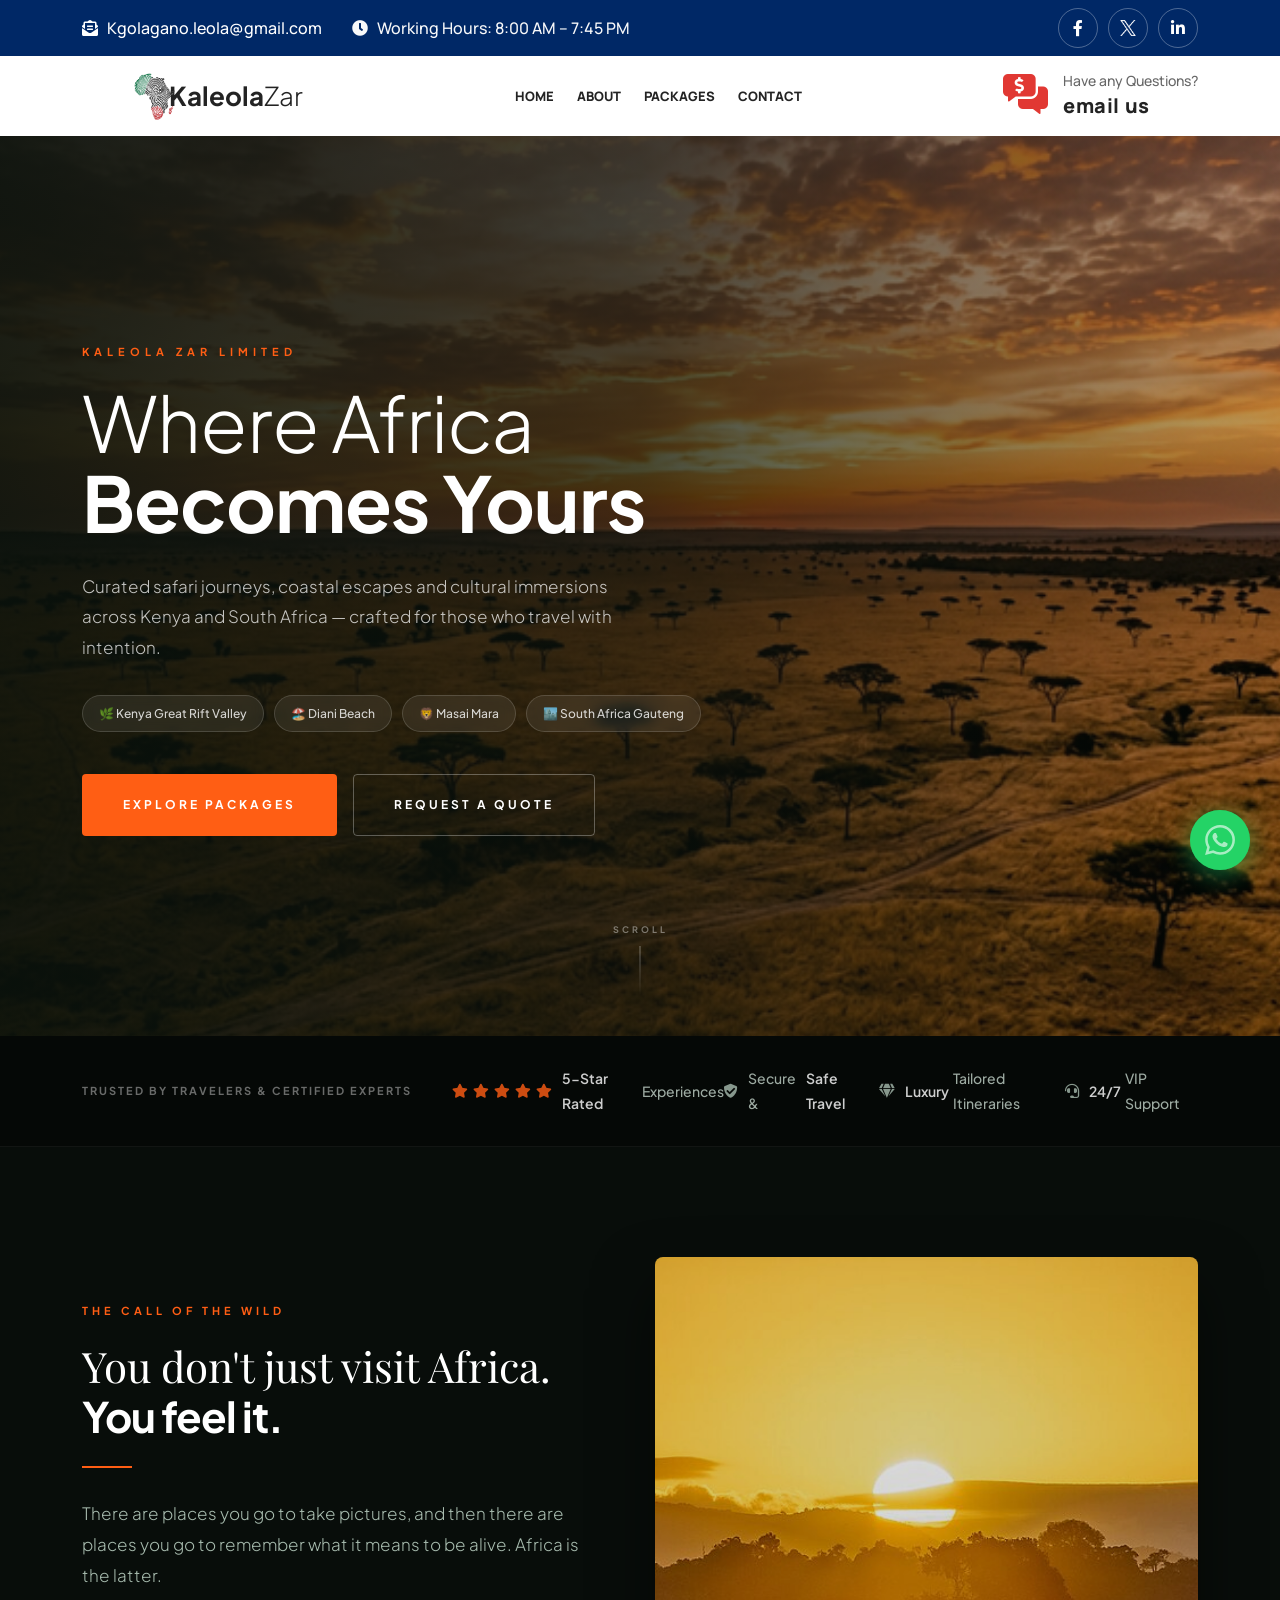
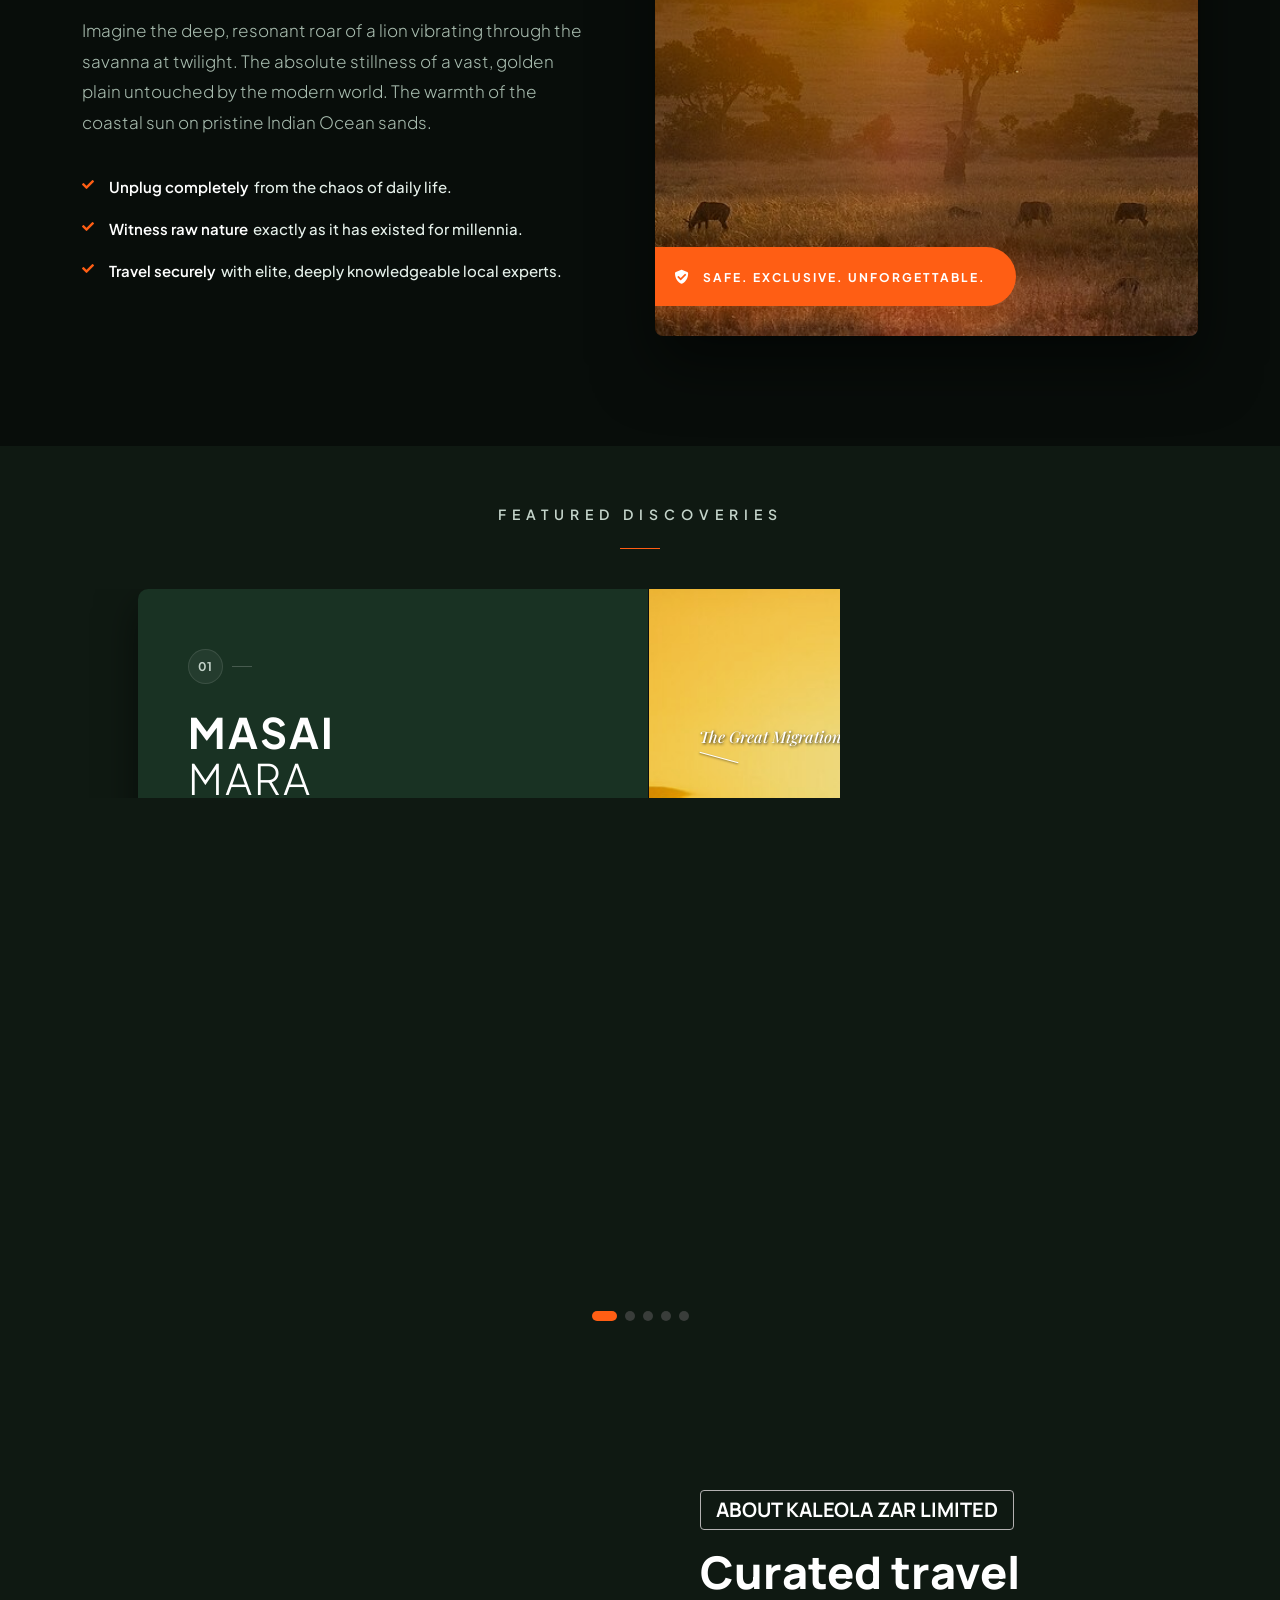
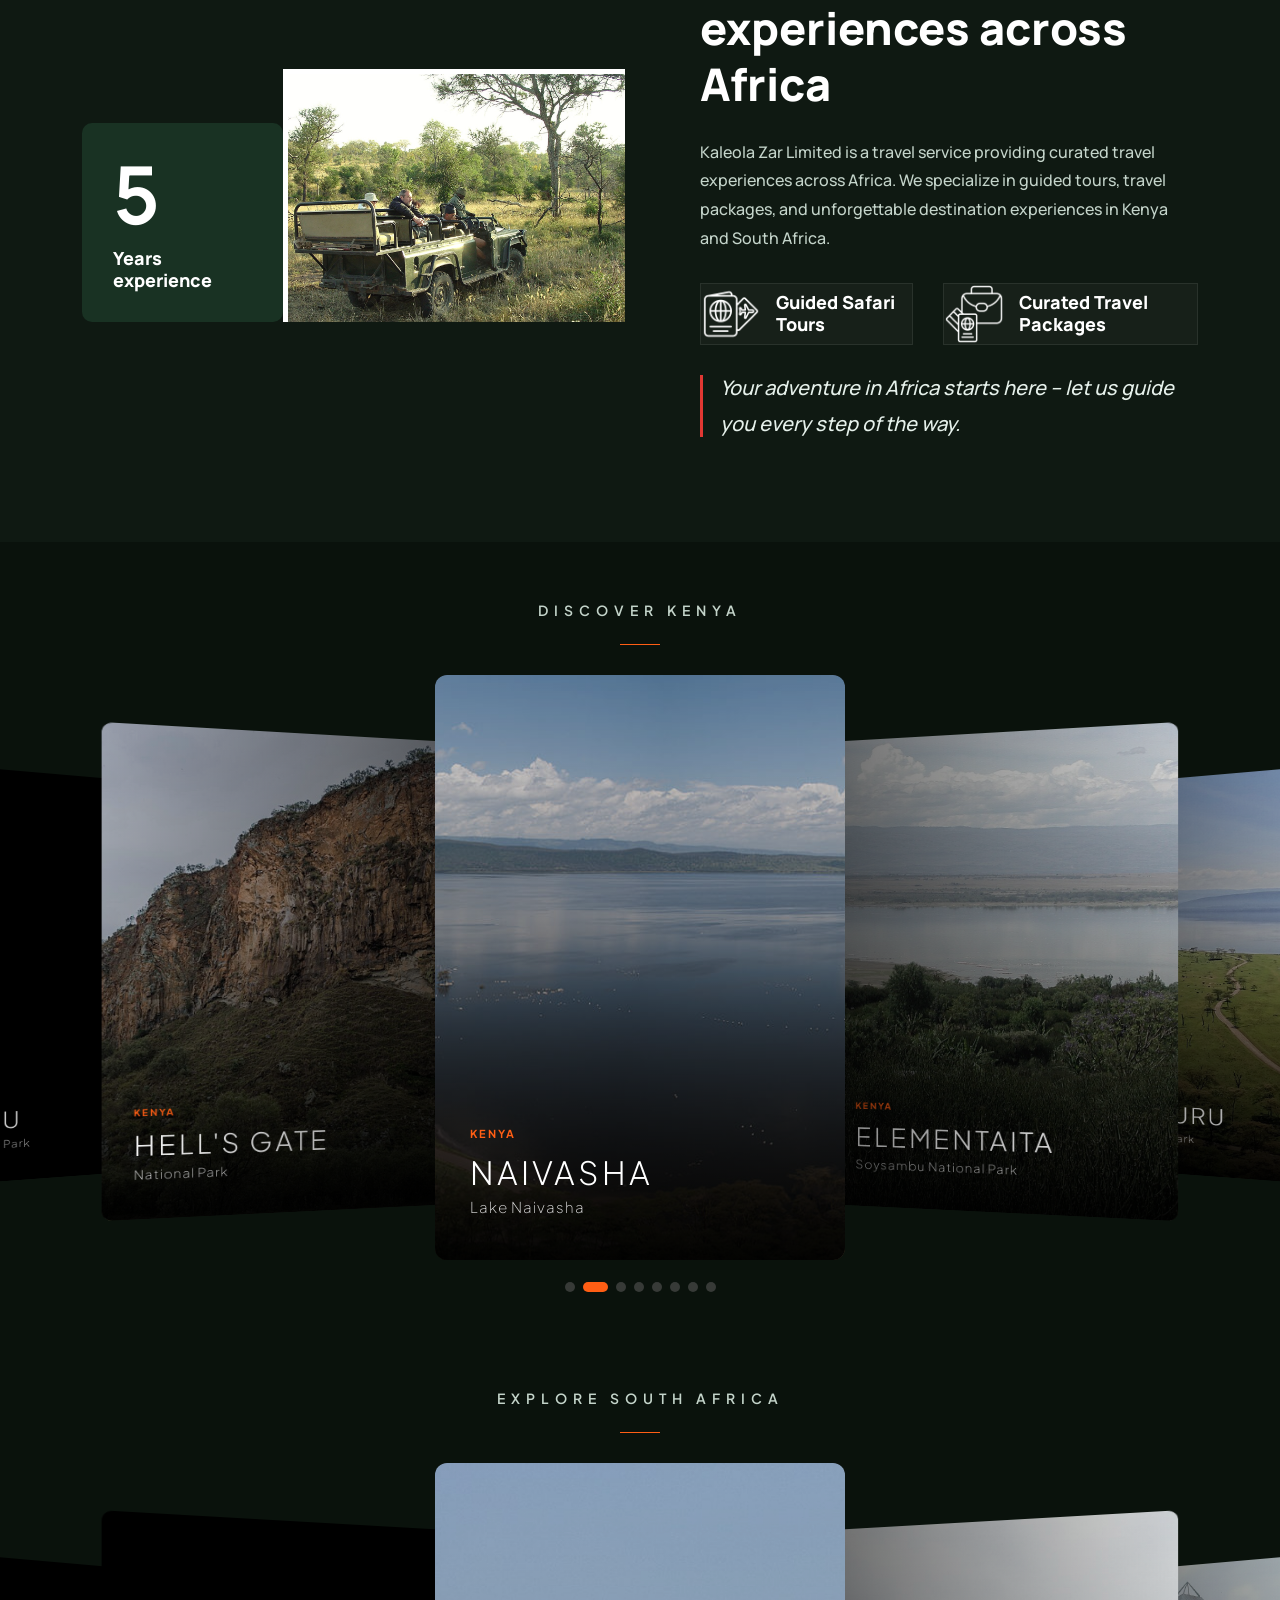
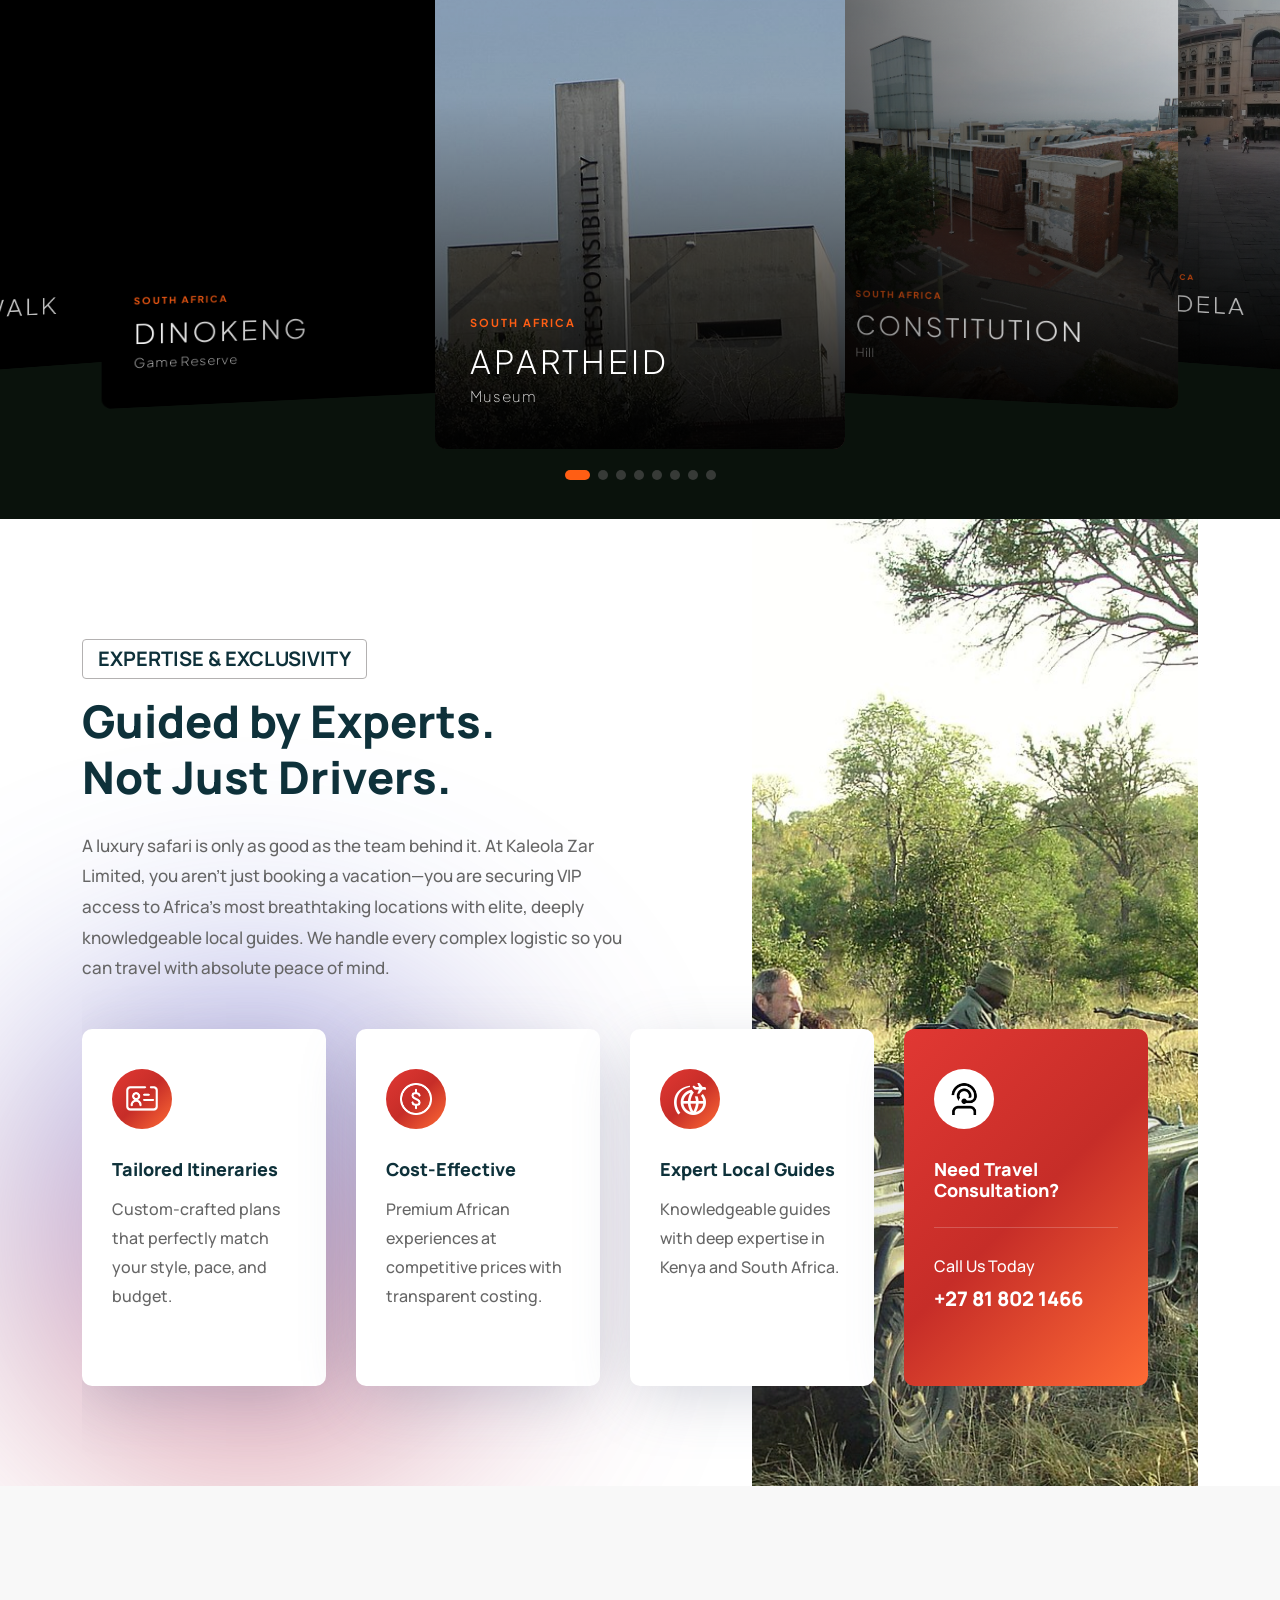
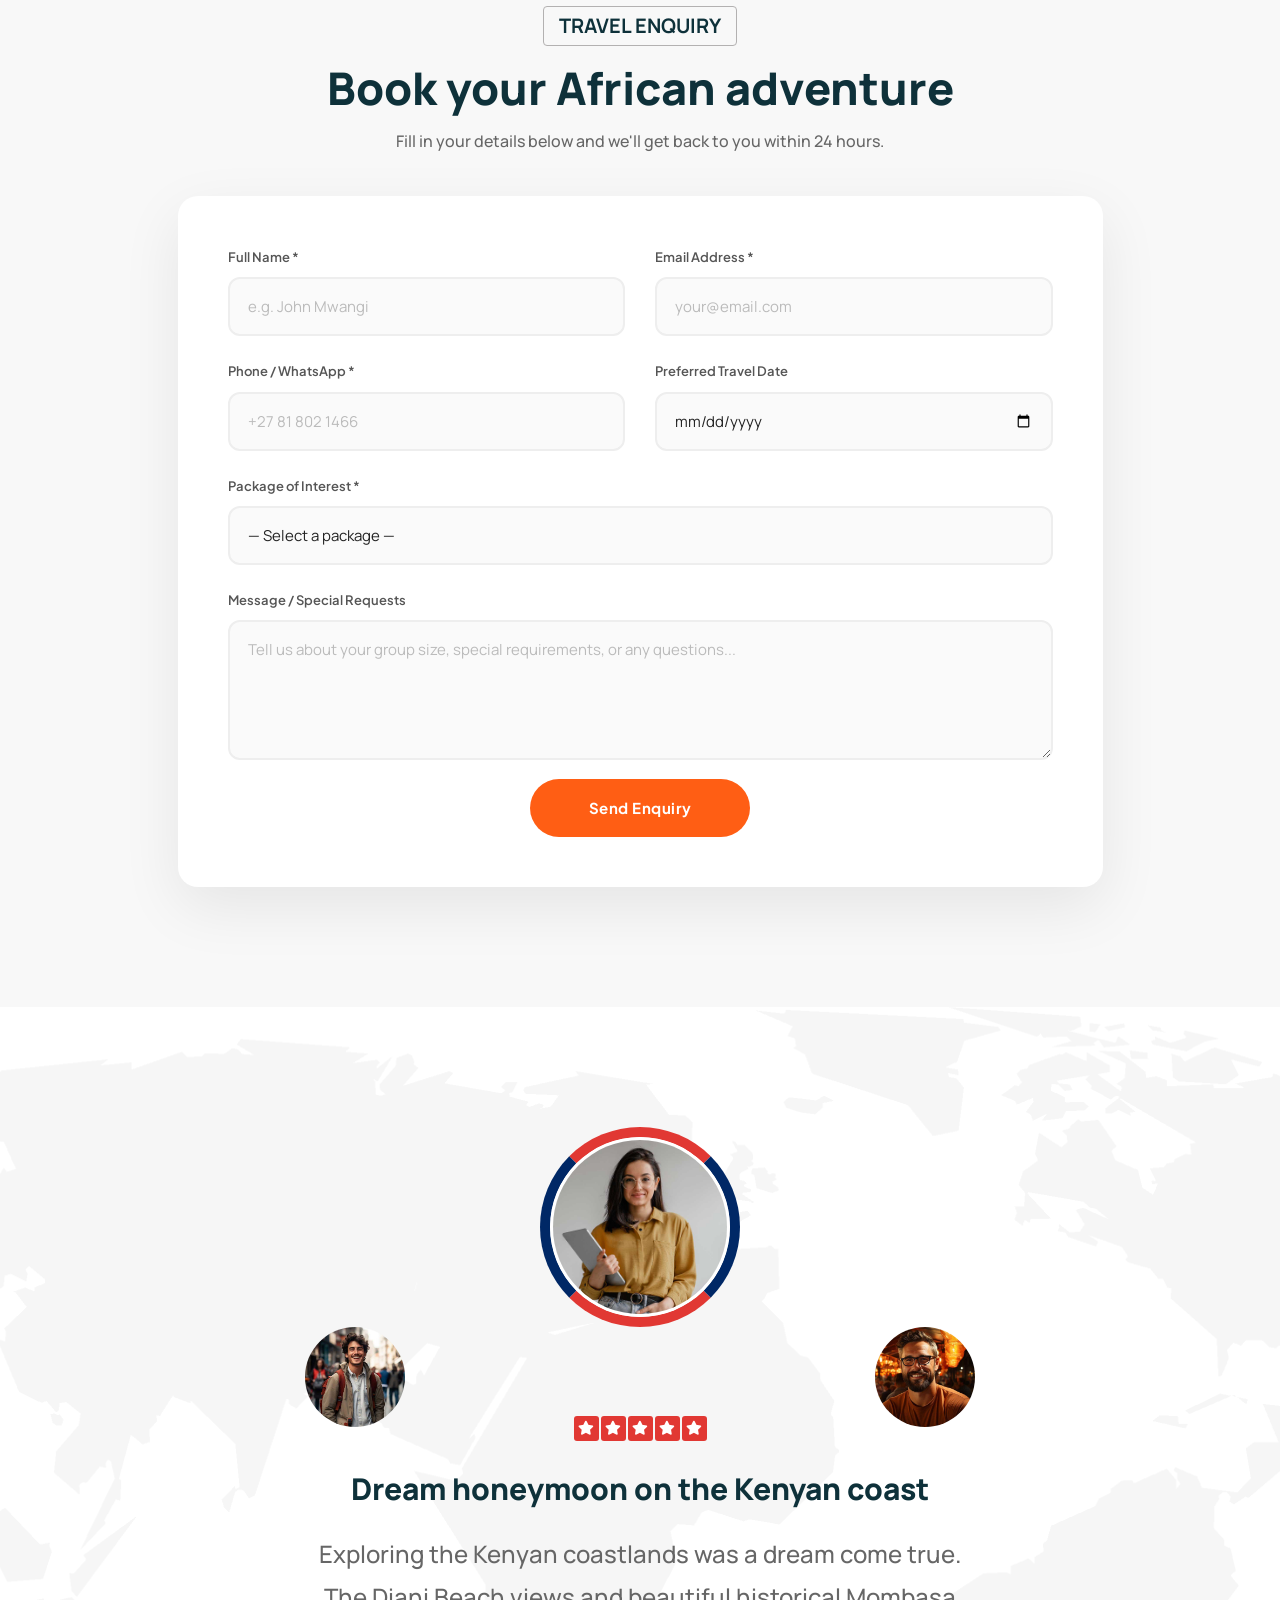
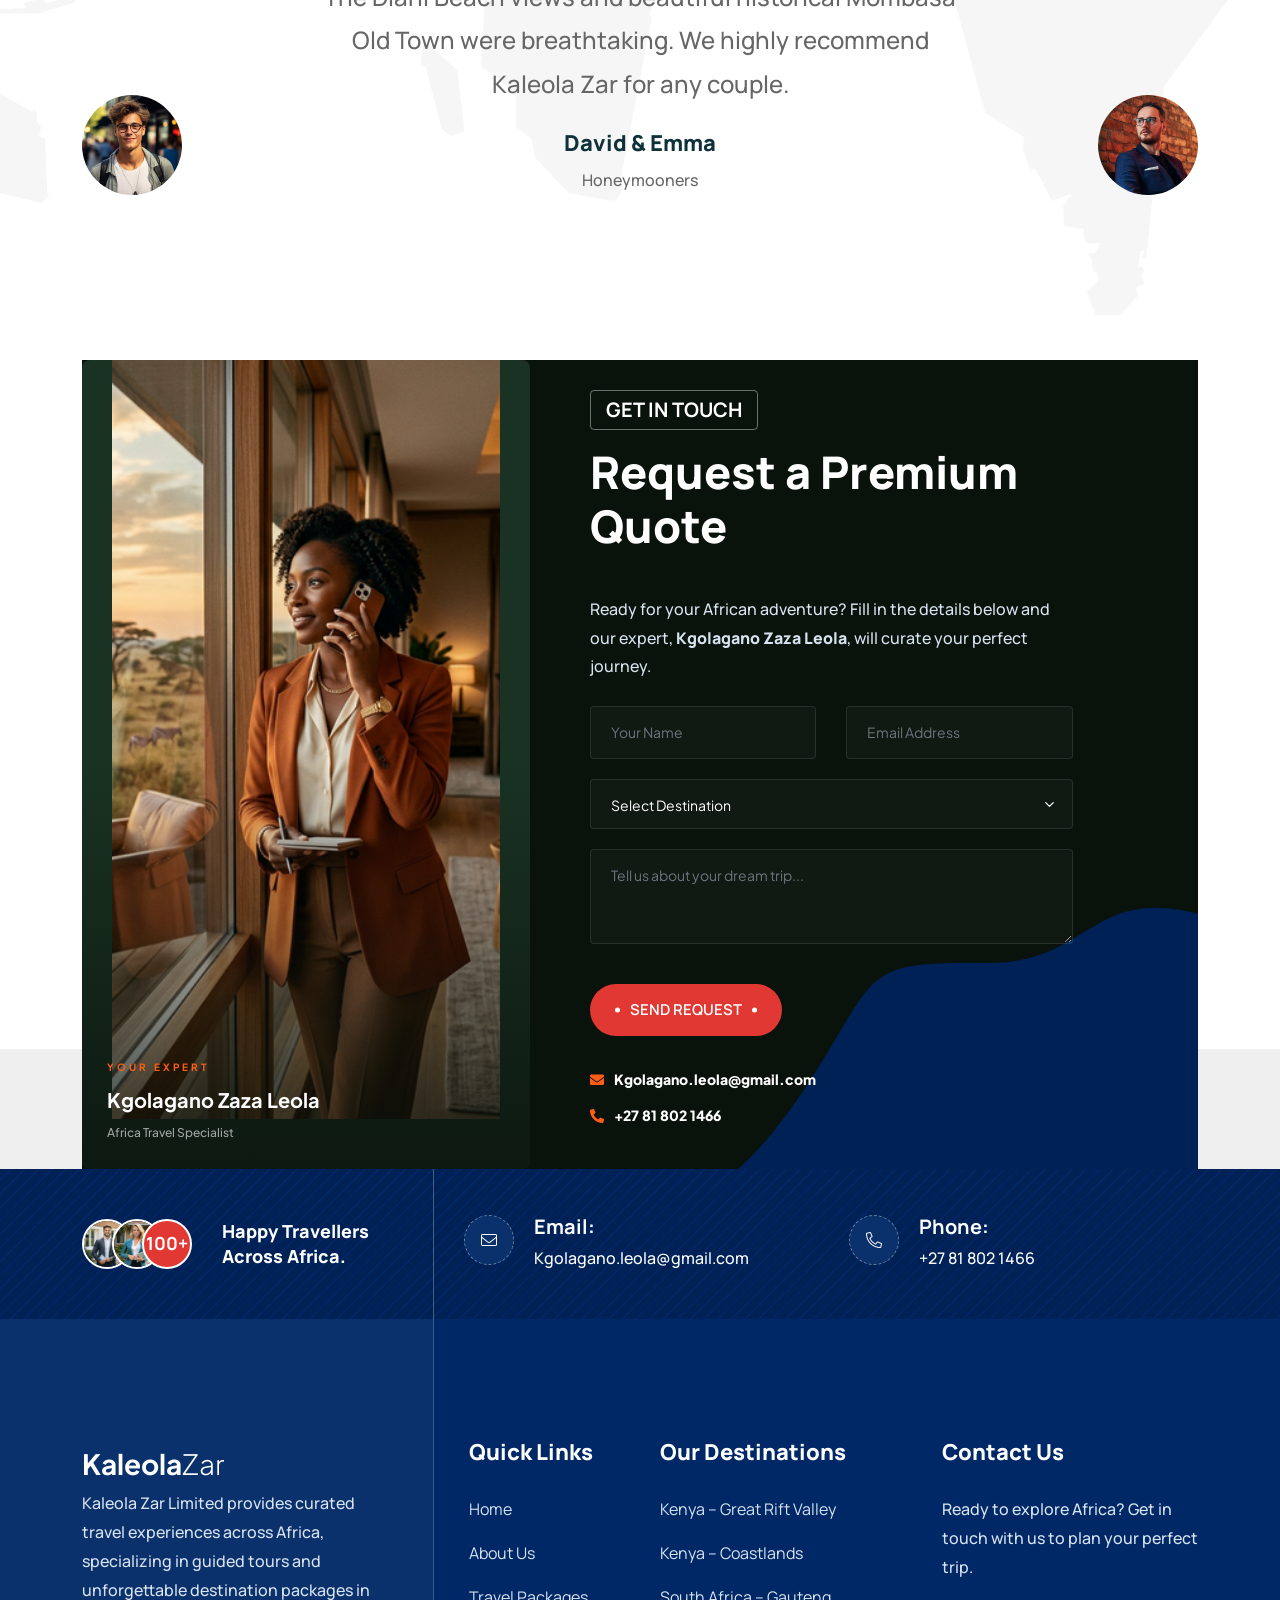
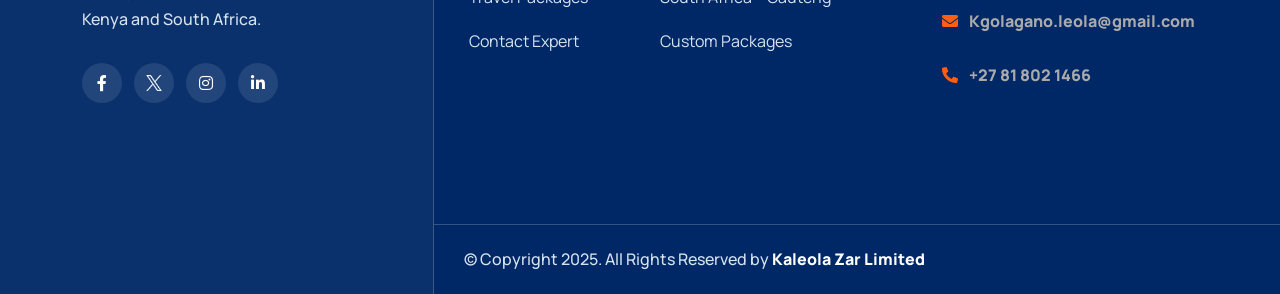
==== commit 61cfbe3f: "Update Watamu Beach image" ====
--- a/index.html
+++ b/index.html
@@ -1092,7 +1092,7 @@
                 </a>
 
                 <a href="#contact" class="swiper-slide kz-grid-item">
-                    <img class="kz-grid-img" src="assets/img/custom/destinations/watamu.jpg?v=2" alt="Watamu">
+                    <img class="kz-grid-img" src="assets/img/custom/destinations/watamu-beach.webp?v=2" alt="Watamu">
                     <div class="kz-grid-overlay"></div>
                     <div class="kz-grid-content">
                         <span class="kz-grid-category">Kenya Coast</span>
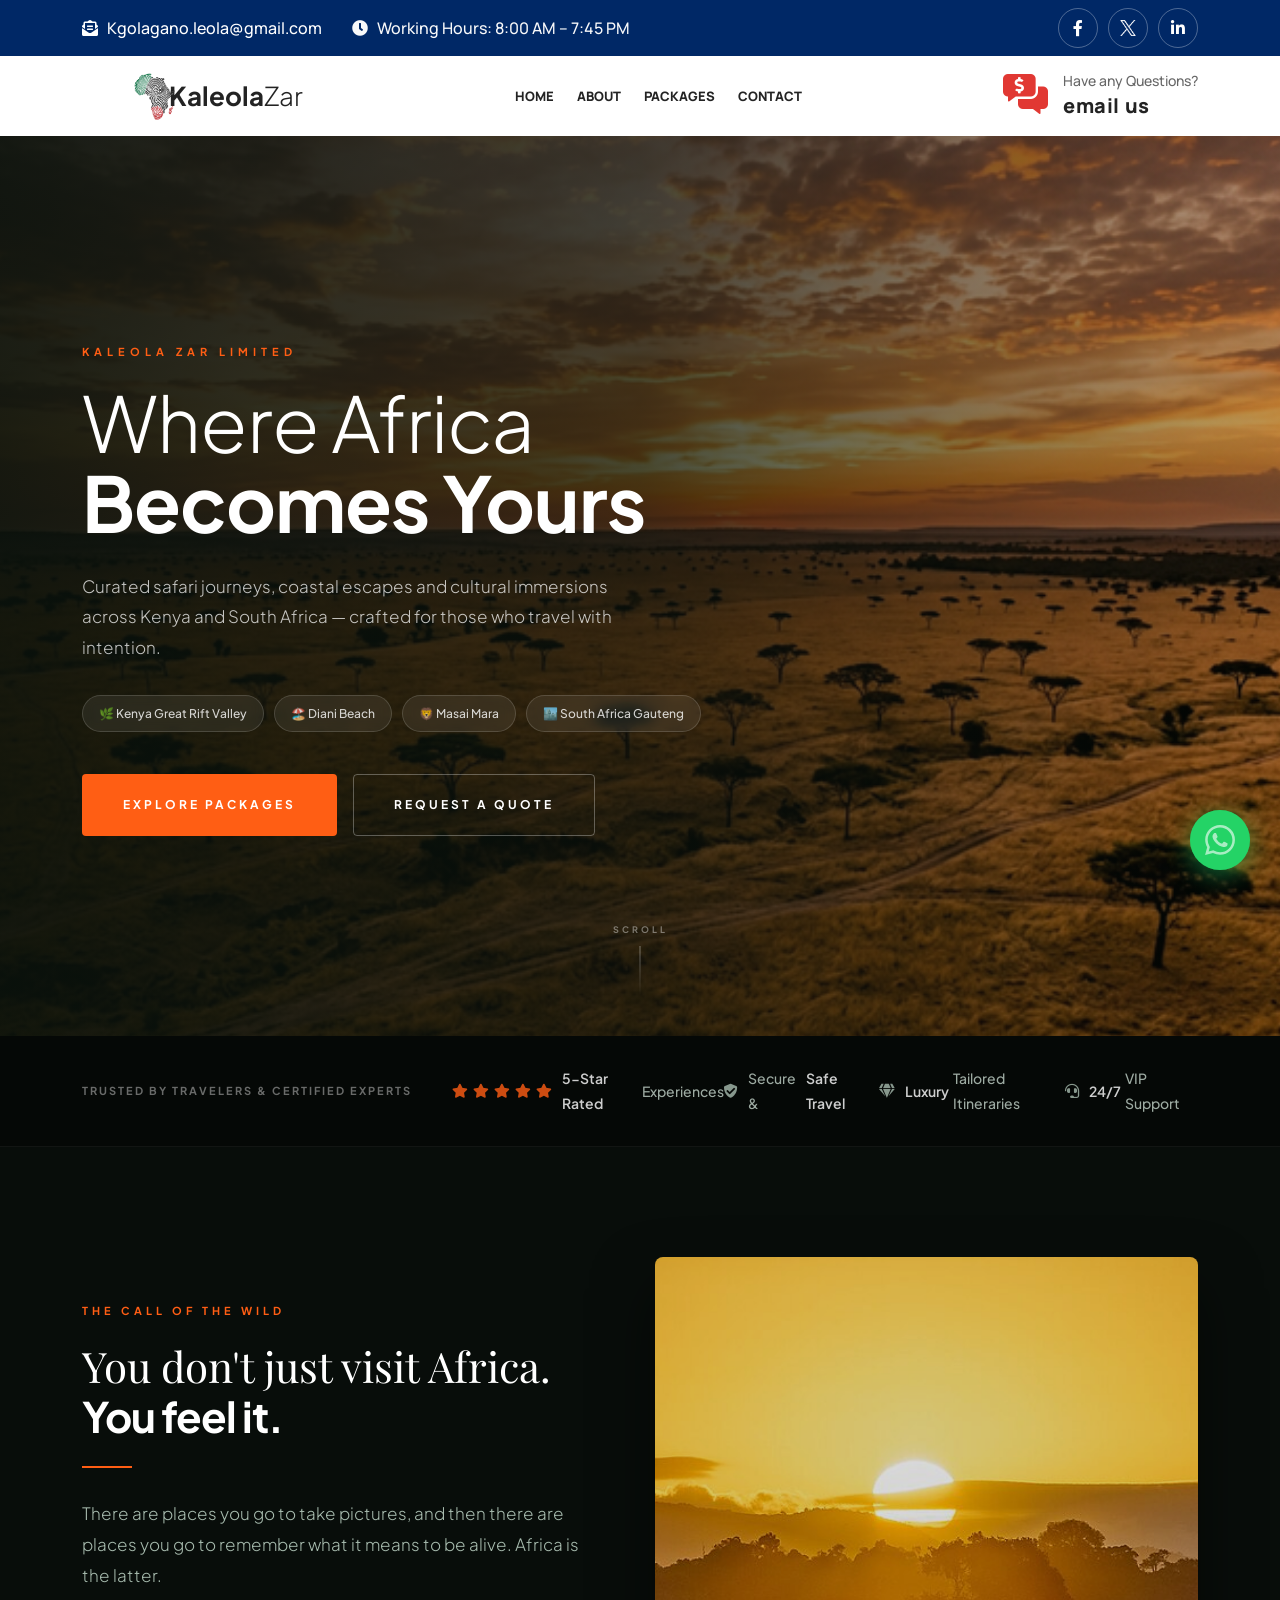
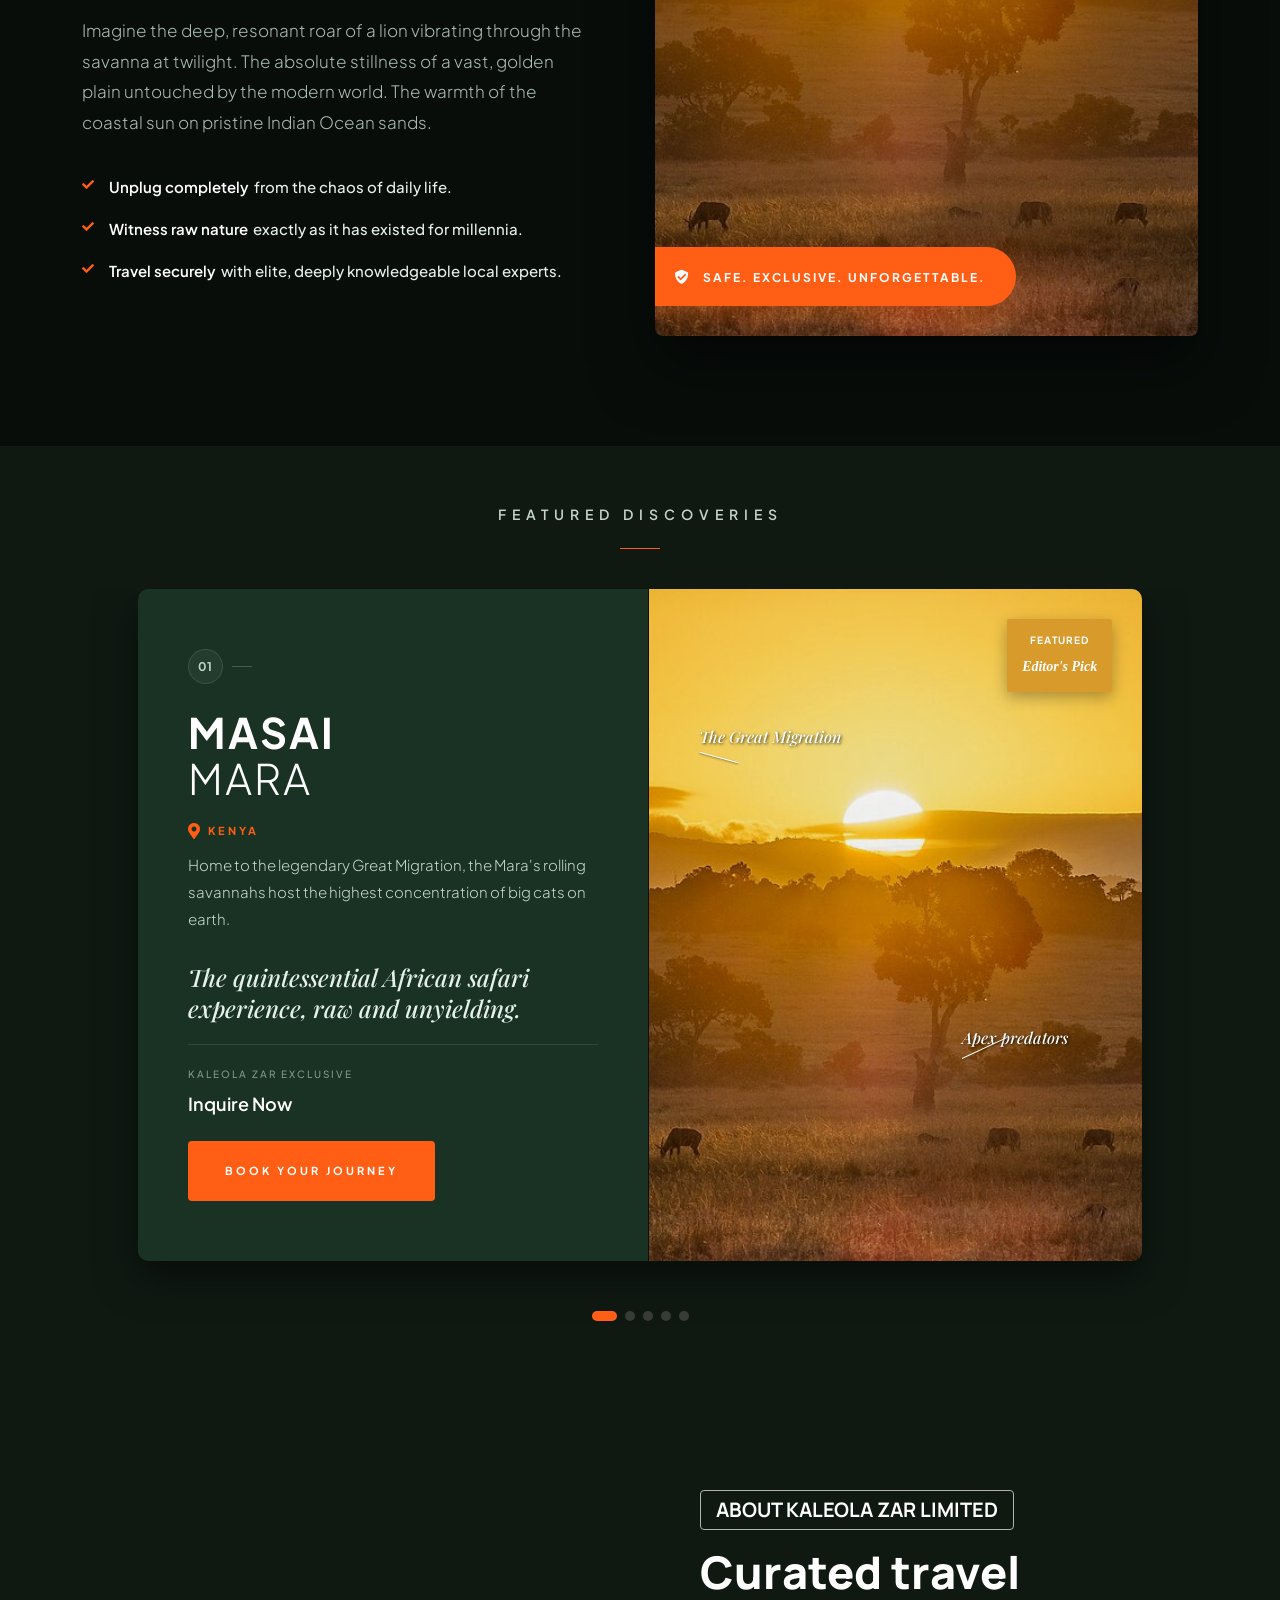
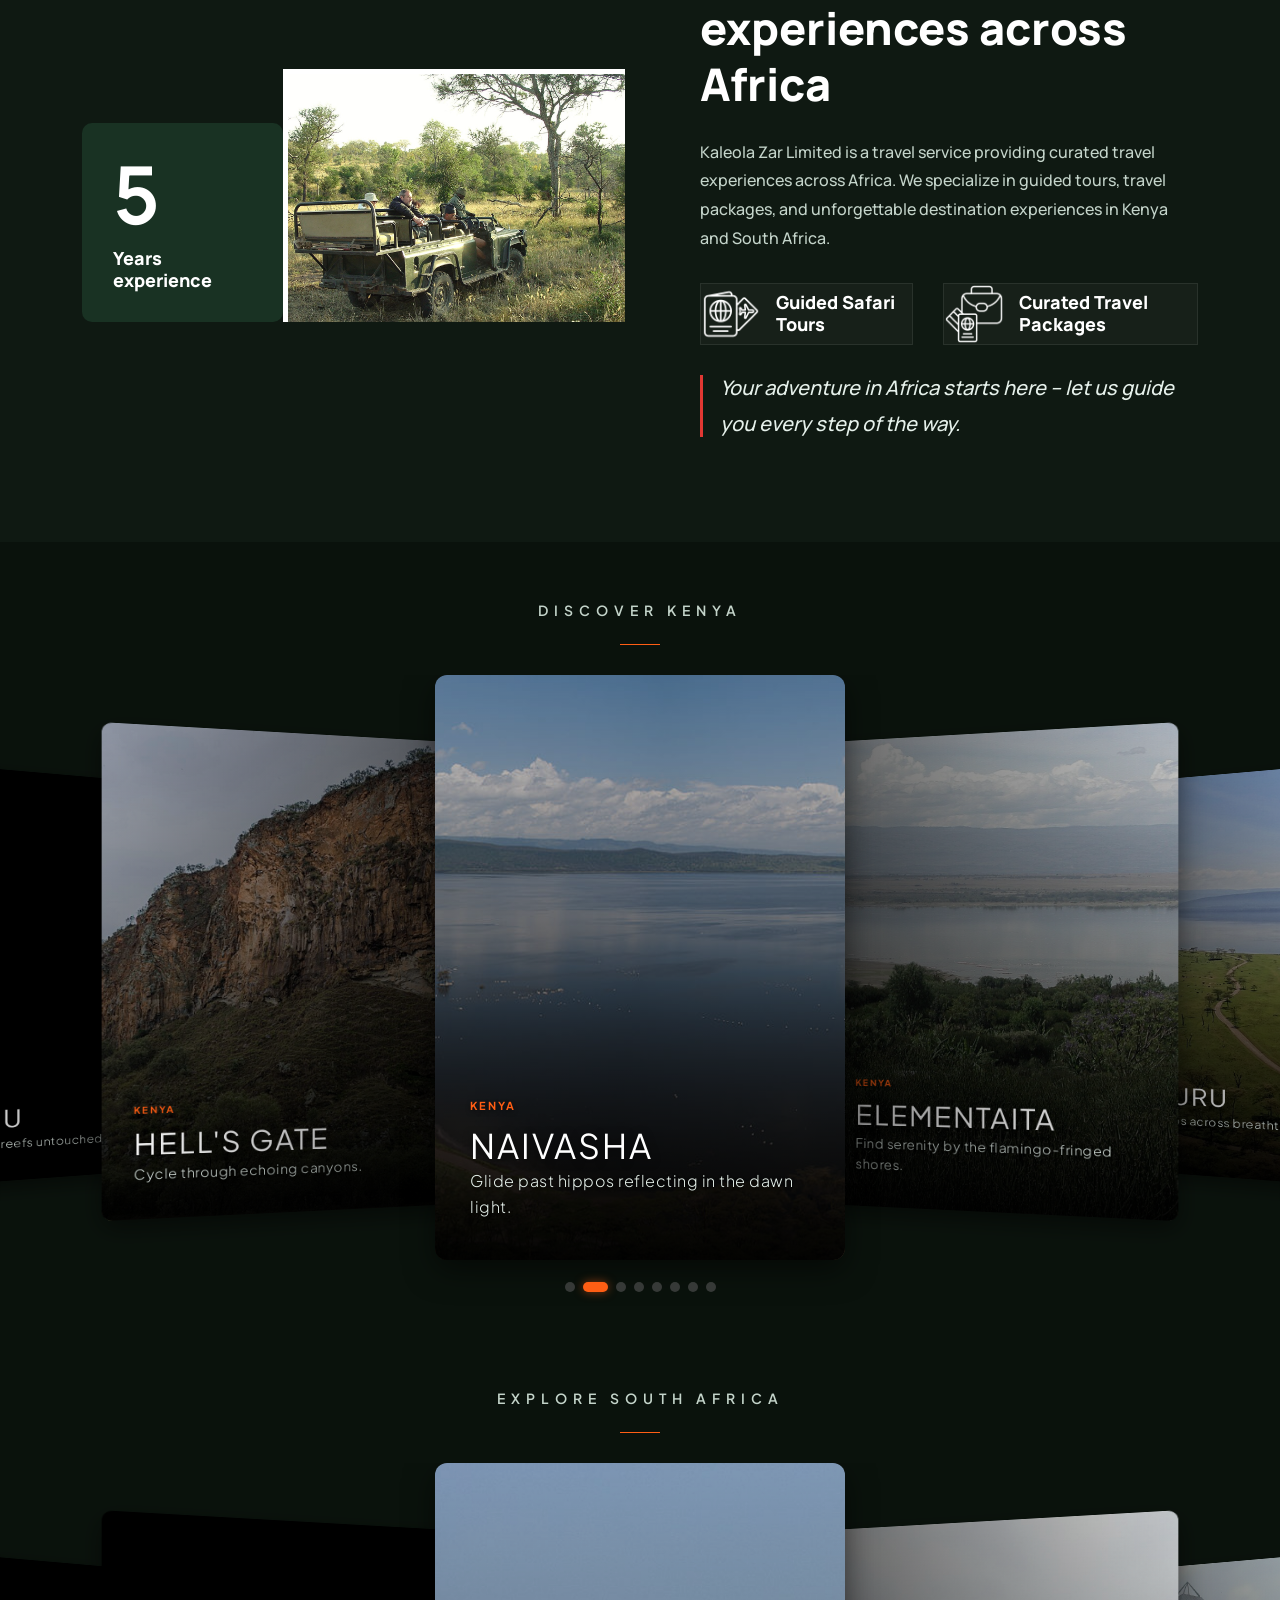
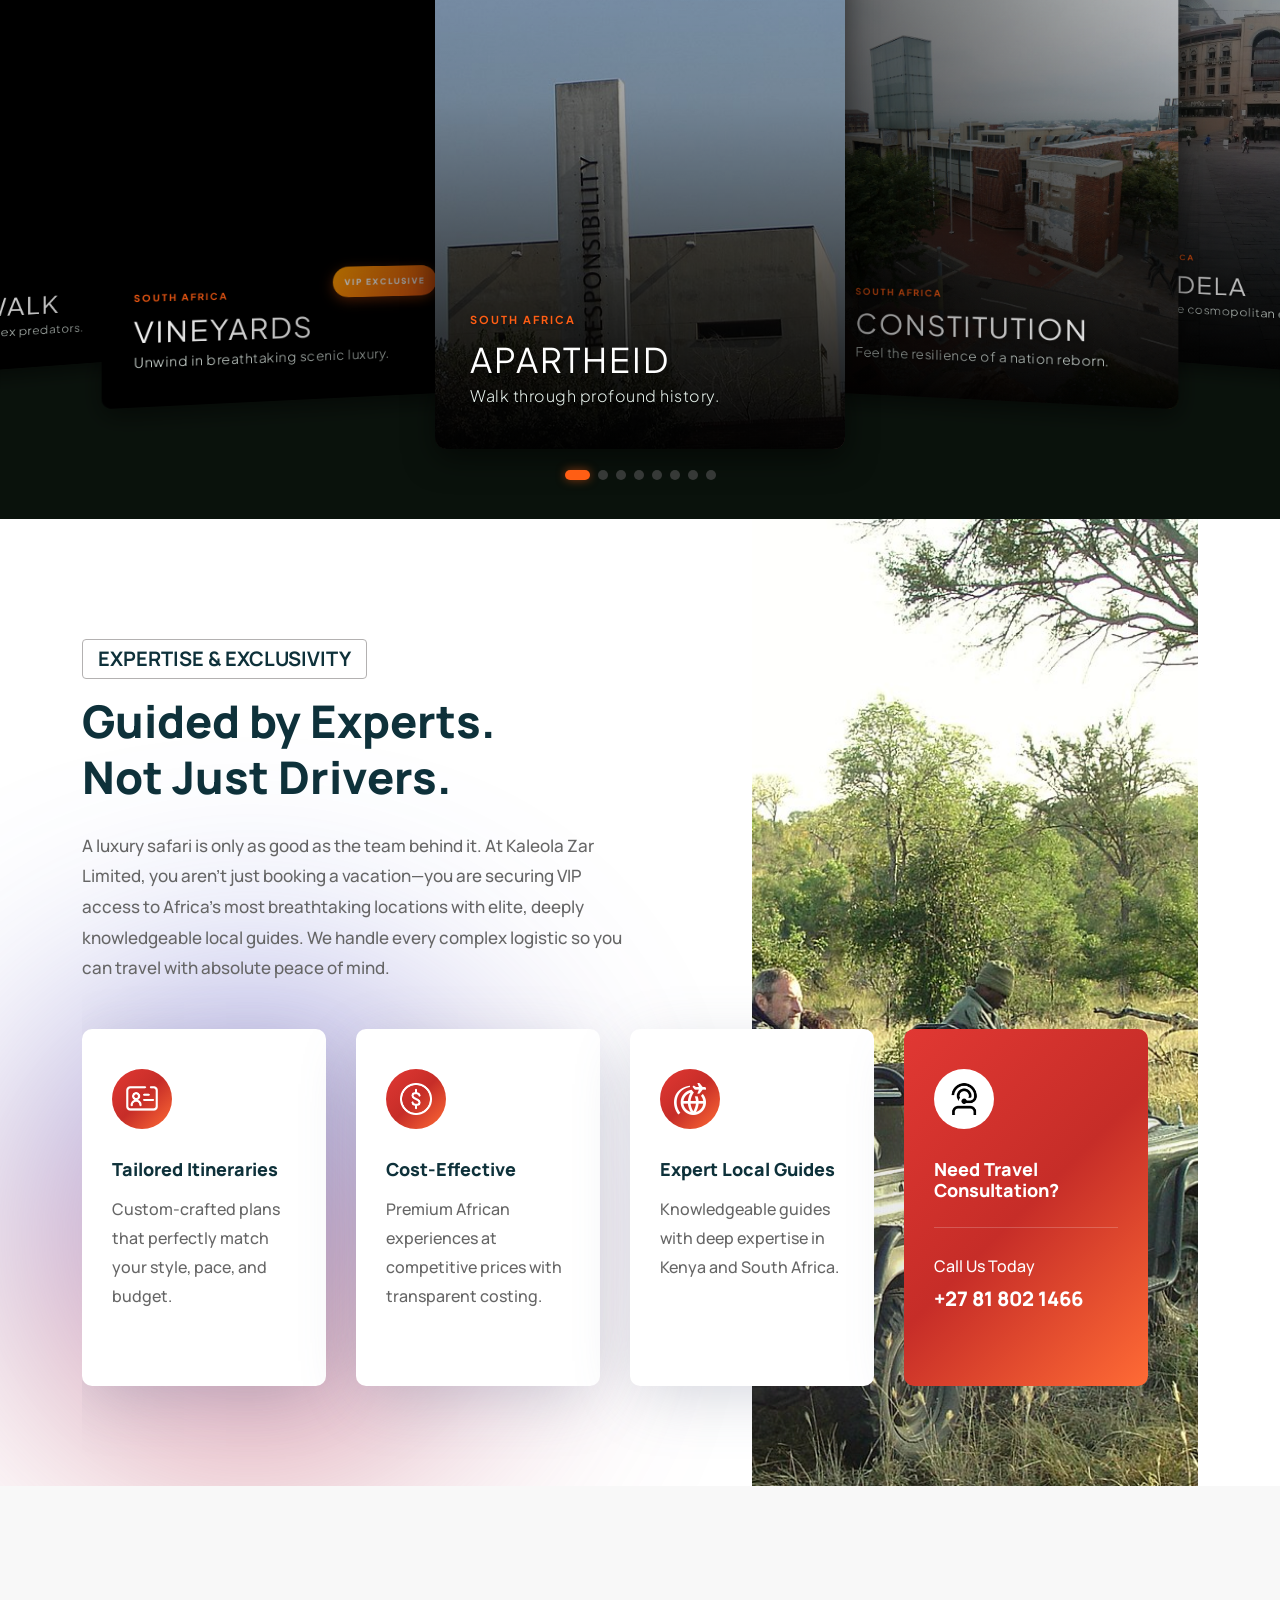
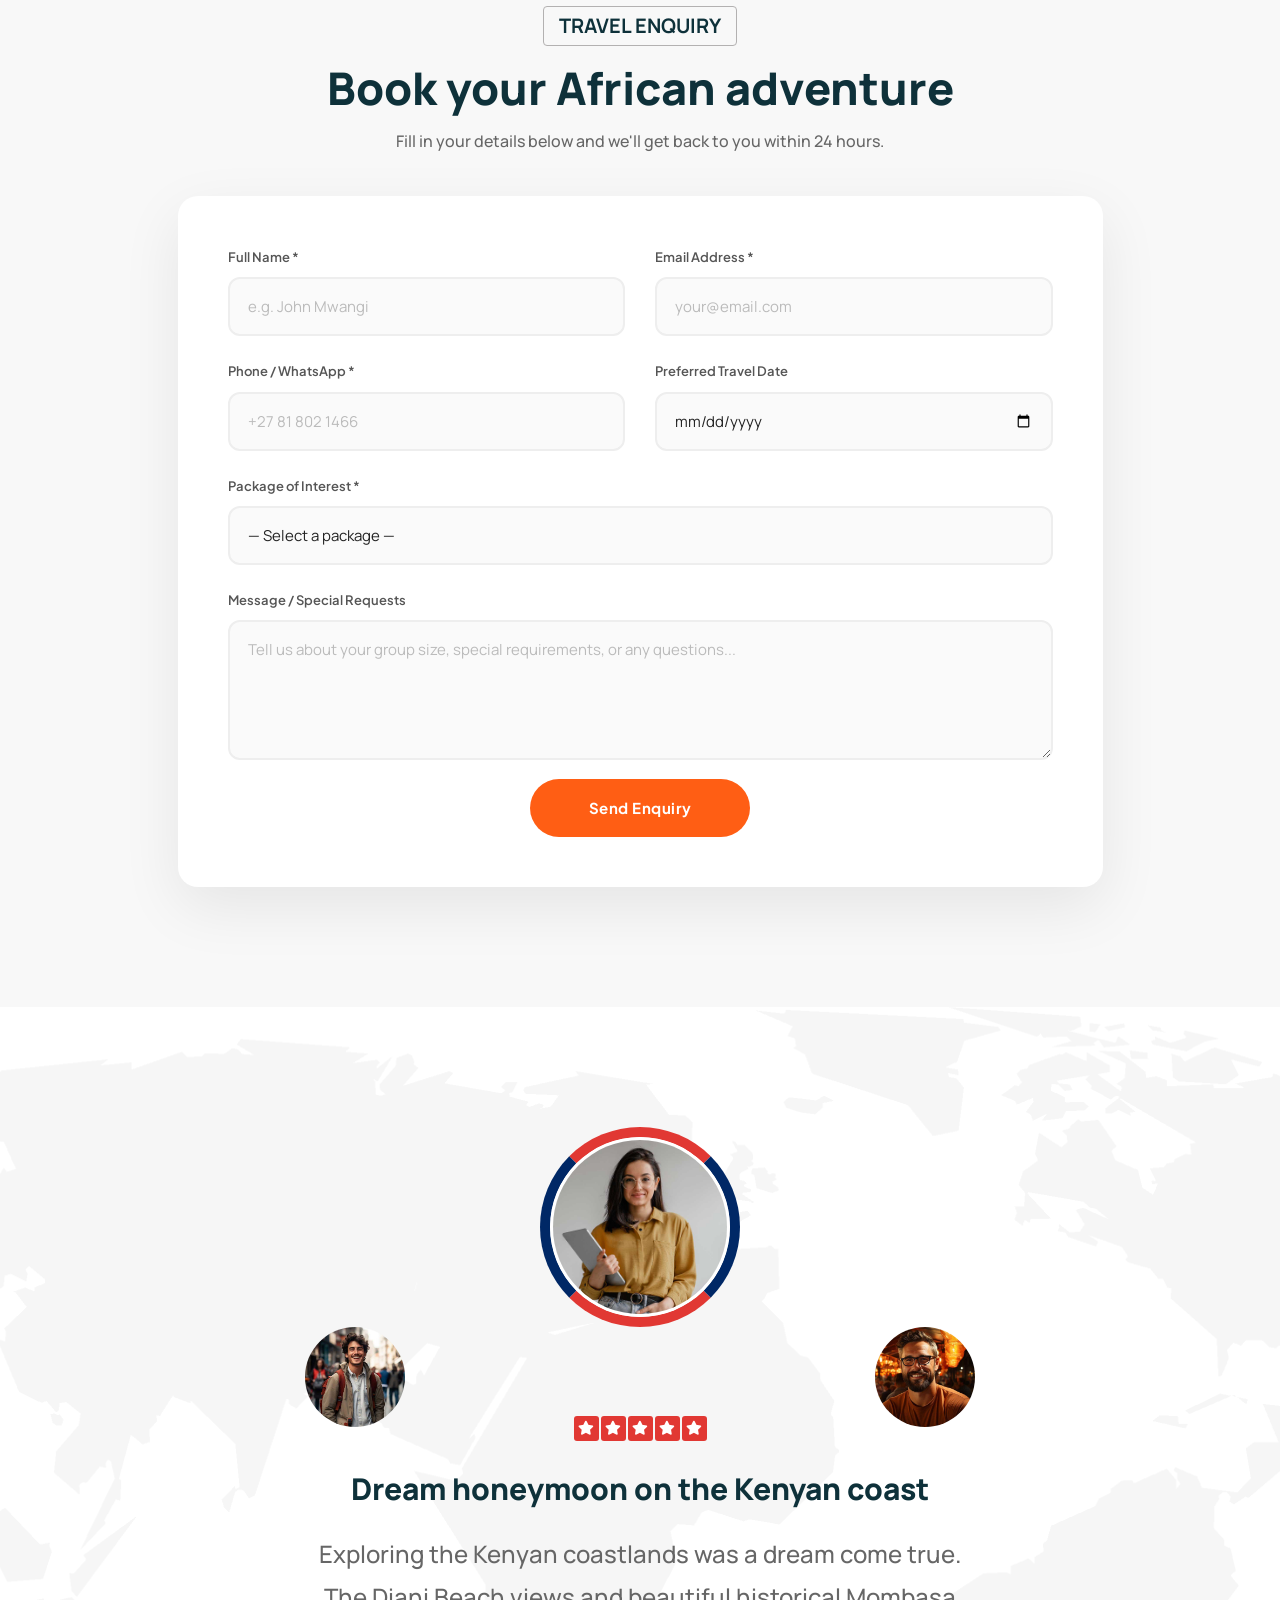
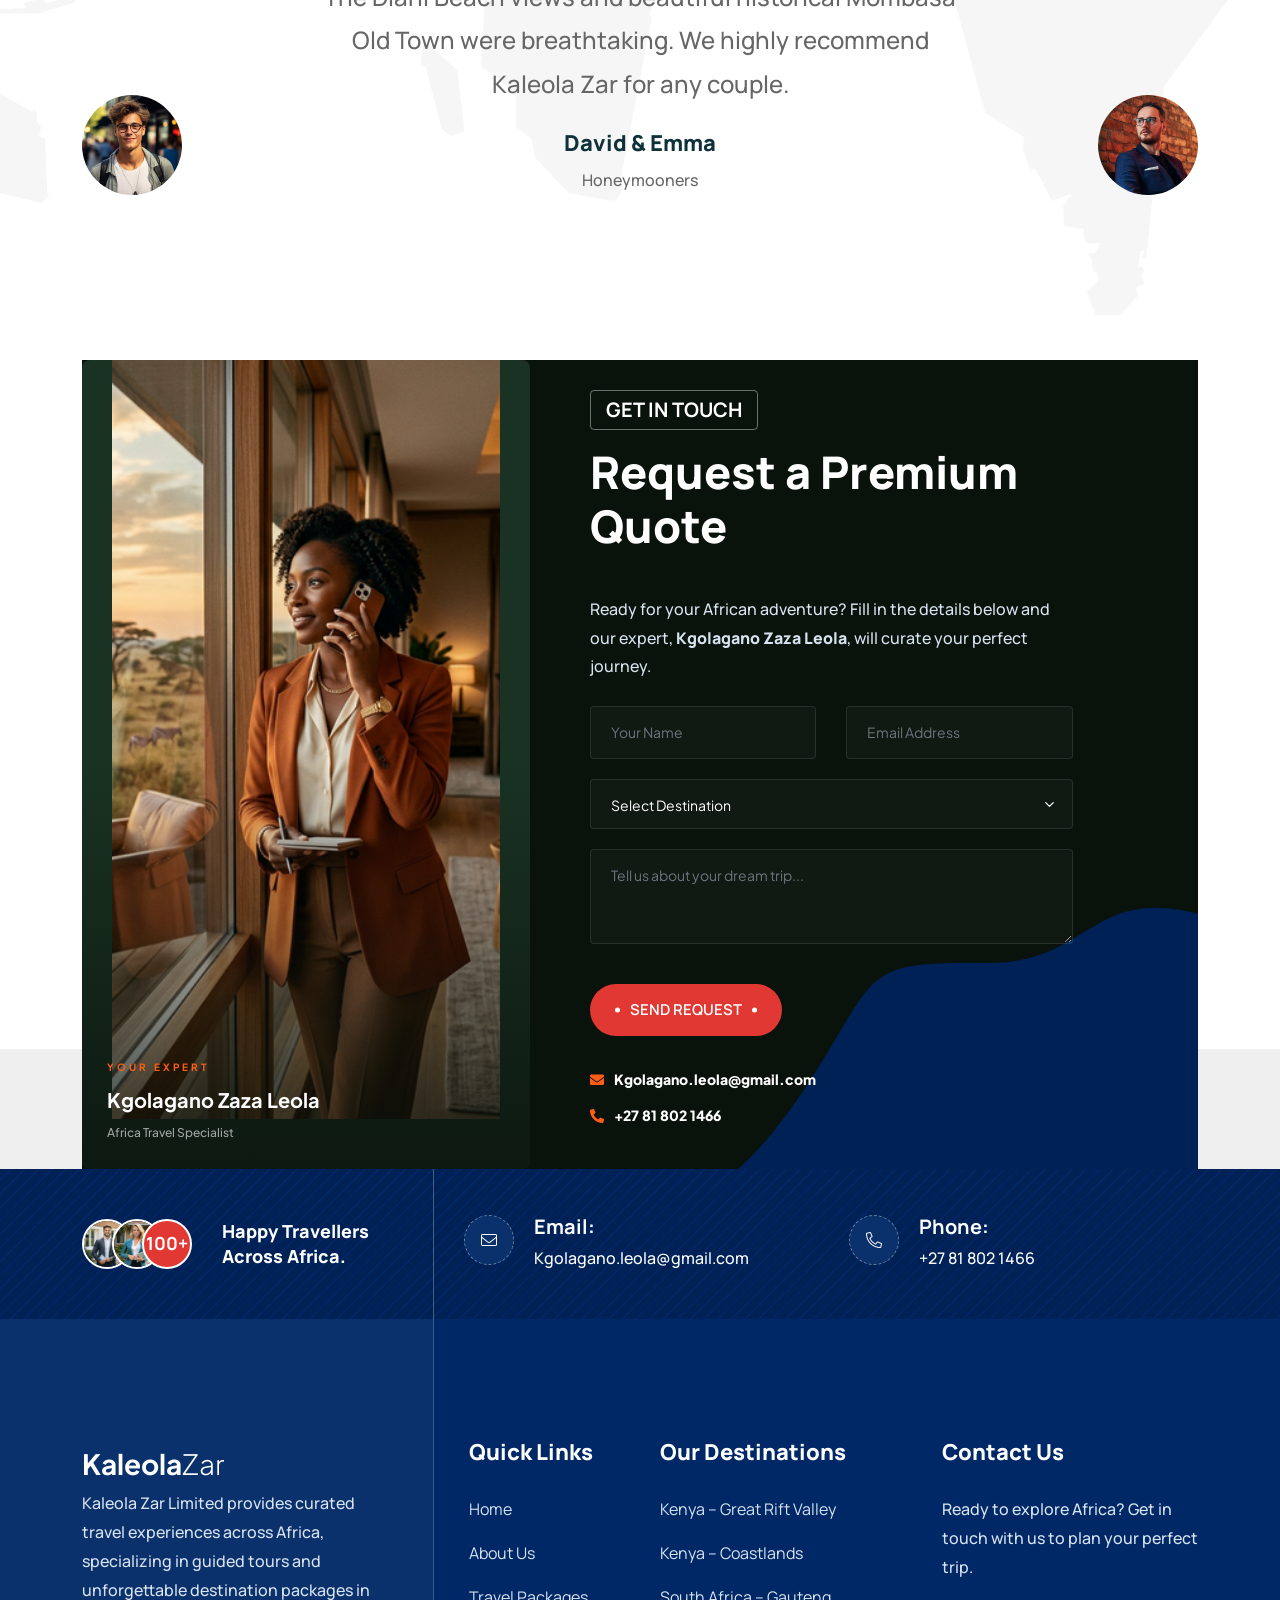
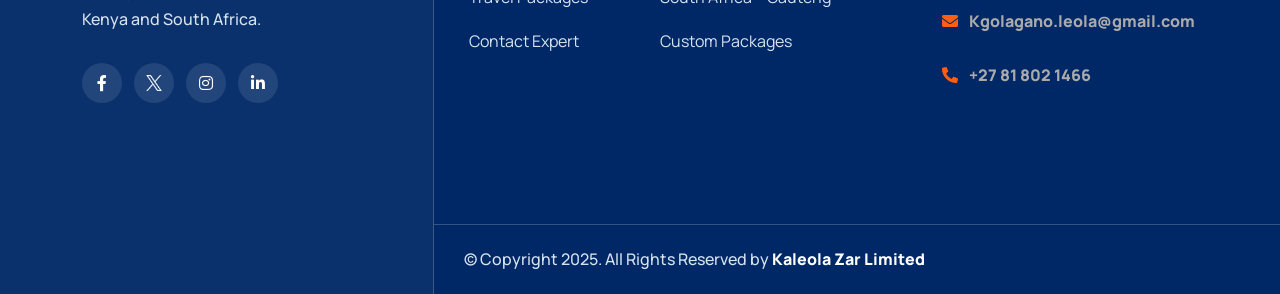
==== commit bc3c3e12: "Enhance marketing conversion with premium images and CSS" ====
--- a/index.html
+++ b/index.html
@@ -997,7 +997,7 @@
                     <div class="kz-grid-content">
                         <span class="kz-grid-category">Kenya</span>
                         <h3 class="kz-grid-title">HELL'S GATE</h3>
-                        <p class="kz-grid-desc">National Park</p>
+                        <p class="kz-grid-desc">Cycle through echoing canyons.</p>
                         <div class="kz-grid-detail">
                             <span class="kz-grid-price">From $1,200</span>
                             <span class="kz-grid-btn">Discover</span>
@@ -1011,7 +1011,7 @@
                     <div class="kz-grid-content">
                         <span class="kz-grid-category">Kenya</span>
                         <h3 class="kz-grid-title">NAIVASHA</h3>
-                        <p class="kz-grid-desc">Lake Naivasha</p>
+                        <p class="kz-grid-desc">Glide past hippos reflecting in the dawn light.</p>
                         <div class="kz-grid-detail">
                             <span class="kz-grid-price">From $1,450</span>
                             <span class="kz-grid-btn">Discover</span>
@@ -1026,7 +1026,7 @@
                     <div class="kz-grid-content">
                         <span class="kz-grid-category">Kenya</span>
                         <h3 class="kz-grid-title">ELEMENTAITA</h3>
-                        <p class="kz-grid-desc">Soysambu National Park</p>
+                        <p class="kz-grid-desc">Find serenity by the flamingo-fringed shores.</p>
                         <div class="kz-grid-detail">
                             <span class="kz-grid-price">From $1,600</span>
                             <span class="kz-grid-btn">Discover</span>
@@ -1041,7 +1041,7 @@
                     <div class="kz-grid-content">
                         <span class="kz-grid-category">Kenya</span>
                         <h3 class="kz-grid-title">NAKURU</h3>
-                        <p class="kz-grid-desc">National Park</p>
+                        <p class="kz-grid-desc">Track rhinos across breathtaking alkaline vistas.</p>
                         <div class="kz-grid-detail">
                             <span class="kz-grid-price">From $1,850</span>
                             <span class="kz-grid-btn">Discover</span>
@@ -1050,12 +1050,14 @@
                 </a>
 
                 <a href="#contact" class="swiper-slide kz-grid-item">
-                    <img class="kz-grid-img" src="assets/img/custom/destinations/masai_mara.jpg?v=2" alt="Masai Mara">
+                    <img class="kz-grid-img" src="assets/img/custom/destinations/marketing_lion.png?v=2"
+                        alt="Masai Mara Lion">
                     <div class="kz-grid-overlay"></div>
                     <div class="kz-grid-content">
+                        <div class="kz-exclusive-badge">VIP Exclusive</div>
                         <span class="kz-grid-category">Kenya</span>
                         <h3 class="kz-grid-title">MASAI MARA</h3>
-                        <p class="kz-grid-desc">Optional Add-On</p>
+                        <p class="kz-grid-desc">Witness the raw power of the savanna.</p>
                         <div class="kz-grid-detail">
                             <span class="kz-grid-price">From $2,100</span>
                             <span class="kz-grid-btn">Discover</span>
@@ -1064,12 +1066,13 @@
                 </a>
 
                 <a href="#contact" class="swiper-slide kz-grid-item">
-                    <img class="kz-grid-img" src="assets/img/custom/destinations/diani.jpg?v=2" alt="Diani Beach">
+                    <img class="kz-grid-img" src="assets/img/custom/destinations/marketing_diani_beach.png?v=2"
+                        alt="Diani Beach Turquoise Water">
                     <div class="kz-grid-overlay"></div>
                     <div class="kz-grid-content">
                         <span class="kz-grid-category">Kenya Coast</span>
                         <h3 class="kz-grid-title">DIANI</h3>
-                        <p class="kz-grid-desc">Pristine Beach</p>
+                        <p class="kz-grid-desc">Escape to crystalline tropical waters.</p>
                         <div class="kz-grid-detail">
                             <span class="kz-grid-price">From $1,950</span>
                             <span class="kz-grid-btn">Discover</span>
@@ -1083,7 +1086,7 @@
                     <div class="kz-grid-content">
                         <span class="kz-grid-category">Kenya Coast</span>
                         <h3 class="kz-grid-title">MALINDI</h3>
-                        <p class="kz-grid-desc">Coastal Town</p>
+                        <p class="kz-grid-desc">Taste the fusion of Swahili spice and sea salt.</p>
                         <div class="kz-grid-detail">
                             <span class="kz-grid-price">From $1,750</span>
                             <span class="kz-grid-btn">Discover</span>
@@ -1097,7 +1100,7 @@
                     <div class="kz-grid-content">
                         <span class="kz-grid-category">Kenya Coast</span>
                         <h3 class="kz-grid-title">WATAMU</h3>
-                        <p class="kz-grid-desc">Marine National Park</p>
+                        <p class="kz-grid-desc">Snorkel vibrant reefs untouched by time.</p>
                         <div class="kz-grid-detail">
                             <span class="kz-grid-price">From $1,800</span>
                             <span class="kz-grid-btn">Discover</span>
@@ -1126,7 +1129,7 @@
                     <div class="kz-grid-content">
                         <span class="kz-grid-category">South Africa</span>
                         <h3 class="kz-grid-title">APARTHEID</h3>
-                        <p class="kz-grid-desc">Museum</p>
+                        <p class="kz-grid-desc">Walk through profound history.</p>
                         <div class="kz-grid-detail">
                             <span class="kz-grid-price">From $1,100</span>
                             <span class="kz-grid-btn">Discover</span>
@@ -1141,7 +1144,7 @@
                     <div class="kz-grid-content">
                         <span class="kz-grid-category">South Africa</span>
                         <h3 class="kz-grid-title">CONSTITUTION</h3>
-                        <p class="kz-grid-desc">Hill</p>
+                        <p class="kz-grid-desc">Feel the resilience of a nation reborn.</p>
                         <div class="kz-grid-detail">
                             <span class="kz-grid-price">From $850</span>
                             <span class="kz-grid-btn">Discover</span>
@@ -1156,7 +1159,7 @@
                     <div class="kz-grid-content">
                         <span class="kz-grid-category">South Africa</span>
                         <h3 class="kz-grid-title">MANDELA</h3>
-                        <p class="kz-grid-desc">Square</p>
+                        <p class="kz-grid-desc">Experience cosmopolitan energy and legacy.</p>
                         <div class="kz-grid-detail">
                             <span class="kz-grid-price">From $700</span>
                             <span class="kz-grid-btn">Discover</span>
@@ -1165,13 +1168,13 @@
                 </a>
 
                 <a href="#contact" class="swiper-slide kz-grid-item">
-                    <img class="kz-grid-img" src="assets/img/custom/destinations/soweto.jpg?v=2"
+                    <img class="kz-grid-img" src="assets/img/custom/destinations/marketing_soweto_culture.png?v=2"
                         alt="Soweto Vilakazi Street">
                     <div class="kz-grid-overlay"></div>
                     <div class="kz-grid-content">
                         <span class="kz-grid-category">South Africa</span>
                         <h3 class="kz-grid-title">SOWETO</h3>
-                        <p class="kz-grid-desc">Vilakazi Street</p>
+                        <p class="kz-grid-desc">Feel the vibrant pulse of Vilakazi Street.</p>
                         <div class="kz-grid-detail">
                             <span class="kz-grid-price">From $950</span>
                             <span class="kz-grid-btn">Discover</span>
@@ -1186,7 +1189,7 @@
                     <div class="kz-grid-content">
                         <span class="kz-grid-category">South Africa</span>
                         <h3 class="kz-grid-title">VILAKAZI</h3>
-                        <p class="kz-grid-desc">Nelson Mandela House</p>
+                        <p class="kz-grid-desc">Stand where icons changed the world.</p>
                         <div class="kz-grid-detail">
                             <span class="kz-grid-price">From $800</span>
                             <span class="kz-grid-btn">Discover</span>
@@ -1201,7 +1204,7 @@
                     <div class="kz-grid-content">
                         <span class="kz-grid-category">South Africa</span>
                         <h3 class="kz-grid-title">CRADLE</h3>
-                        <p class="kz-grid-desc">Of Humankind</p>
+                        <p class="kz-grid-desc">Descend into the origins of humanity.</p>
                         <div class="kz-grid-detail">
                             <span class="kz-grid-price">From $1,150</span>
                             <span class="kz-grid-btn">Discover</span>
@@ -1216,7 +1219,7 @@
                     <div class="kz-grid-content">
                         <span class="kz-grid-category">South Africa</span>
                         <h3 class="kz-grid-title">LION WALK</h3>
-                        <p class="kz-grid-desc">Experience</p>
+                        <p class="kz-grid-desc">Walk beside apex predators.</p>
                         <div class="kz-grid-detail">
                             <span class="kz-grid-price">From $1,400</span>
                             <span class="kz-grid-btn">Discover</span>
@@ -1225,13 +1228,14 @@
                 </a>
 
                 <a href="#contact" class="swiper-slide kz-grid-item">
-                    <img class="kz-grid-img" src="assets/img/custom/destinations/dinokeng.jpg?v=2"
-                        alt="Dinokeng Game Reserve">
+                    <img class="kz-grid-img" src="assets/img/custom/destinations/marketing_landscape_vineyard.png?v=2"
+                        alt="South Africa Vineyard Escape">
                     <div class="kz-grid-overlay"></div>
                     <div class="kz-grid-content">
+                        <div class="kz-exclusive-badge">VIP Exclusive</div>
                         <span class="kz-grid-category">South Africa</span>
-                        <h3 class="kz-grid-title">DINOKENG</h3>
-                        <p class="kz-grid-desc">Game Reserve</p>
+                        <h3 class="kz-grid-title">VINEYARDS</h3>
+                        <p class="kz-grid-desc">Unwind in breathtaking scenic luxury.</p>
                         <div class="kz-grid-detail">
                             <span class="kz-grid-price">From $1,350</span>
                             <span class="kz-grid-btn">Discover</span>
@@ -1246,6 +1250,38 @@
     </div>
 
     <style>
+        .kz-exclusive-badge {
+            position: absolute;
+            top: 20px;
+            right: 20px;
+            background: linear-gradient(135deg, #ff9d00 0%, #ff5e14 100%);
+            color: #fff;
+            padding: 6px 14px;
+            font-family: 'Plus Jakarta Sans', sans-serif;
+            font-size: 10px;
+            font-weight: 800;
+            letter-spacing: 2px;
+            text-transform: uppercase;
+            border-radius: 30px;
+            z-index: 10;
+            box-shadow: 0 4px 15px rgba(255, 94, 20, 0.4);
+            animation: pulse-badge 2s infinite;
+        }
+
+        @keyframes pulse-badge {
+            0% {
+                box-shadow: 0 0 0 0 rgba(255, 94, 20, 0.4);
+            }
+
+            70% {
+                box-shadow: 0 0 0 10px rgba(255, 94, 20, 0);
+            }
+
+            100% {
+                box-shadow: 0 0 0 0 rgba(255, 94, 20, 0);
+            }
+        }
+
         .kz-grid-item {
             position: relative;
             overflow: hidden;
@@ -1256,6 +1292,7 @@
             cursor: pointer;
             /* Making them tall and massive */
             aspect-ratio: 3.5 / 5;
+            box-shadow: 0 10px 30px rgba(0, 0, 0, 0.5);
         }
 
         .kz-grid-img {
@@ -1265,25 +1302,26 @@
             position: absolute;
             top: 0;
             left: 0;
-            transition: transform 0.9s cubic-bezier(0.25, 1, 0.5, 1), filter 0.7s ease;
-            filter: grayscale(20%) brightness(0.85);
+            transition: transform 1.5s cubic-bezier(0.25, 1, 0.5, 1), filter 1s ease;
+            filter: grayscale(10%) brightness(0.8);
         }
 
         .kz-grid-item:hover .kz-grid-img {
-            transform: scale(1.08);
-            filter: grayscale(0%) brightness(1);
+            transform: scale(1.15);
+            /* More cinematic zoom */
+            filter: grayscale(0%) brightness(1.05);
         }
 
         .kz-grid-overlay {
             position: absolute;
             inset: 0;
-            background: linear-gradient(180deg, rgba(0, 0, 0, 0) 0%, rgba(0, 0, 0, 0.1) 40%, rgba(0, 0, 0, 0.95) 100%);
+            background: linear-gradient(180deg, rgba(0, 0, 0, 0) 0%, rgba(0, 0, 0, 0.2) 40%, rgba(0, 0, 0, 0.95) 100%);
             z-index: 1;
-            transition: all 0.7s ease;
+            transition: all 0.8s ease;
         }
 
         .kz-grid-item:hover .kz-grid-overlay {
-            background: linear-gradient(180deg, rgba(0, 0, 0, 0) 0%, rgba(0, 0, 0, 0.4) 40%, rgba(0, 0, 0, 0.98) 100%);
+            background: linear-gradient(180deg, rgba(0, 0, 0, 0) 0%, rgba(0, 0, 0, 0.5) 40%, rgba(10, 18, 12, 0.98) 100%);
         }
 
         .kz-grid-content {
@@ -1310,28 +1348,35 @@
             display: block;
             transform: translateY(0);
             transition: transform 0.6s cubic-bezier(0.25, 1, 0.5, 1);
+            text-shadow: 0 2px 4px rgba(0, 0, 0, 0.5);
         }
 
         .kz-grid-title {
             font-family: 'Plus Jakarta Sans', sans-serif;
-            font-size: 32px;
-            font-weight: 300;
-            letter-spacing: 3px;
+            font-size: 34px;
+            font-weight: 400;
+            letter-spacing: 2px;
             margin: 0 0 4px;
             text-transform: uppercase;
             color: #fff;
             line-height: 1.1;
-            transition: transform 0.6s cubic-bezier(0.25, 1, 0.5, 1);
+            transition: transform 0.6s cubic-bezier(0.25, 1, 0.5, 1), text-shadow 0.6s ease;
+            text-shadow: 0 2px 10px rgba(0, 0, 0, 0.6);
+        }
+
+        .kz-grid-item:hover .kz-grid-title {
+            text-shadow: 0 0 20px rgba(255, 255, 255, 0.3);
         }
 
         .kz-grid-desc {
             font-family: 'Plus Jakarta Sans', sans-serif;
-            font-size: 15px;
-            font-weight: 200;
-            letter-spacing: 1px;
-            color: #ddd;
+            font-size: 16px;
+            font-weight: 300;
+            letter-spacing: 0.5px;
+            color: #e5f0ea;
             margin: 0;
             transition: transform 0.6s cubic-bezier(0.25, 1, 0.5, 1), color 0.4s ease;
+            text-shadow: 0 1px 3px rgba(0, 0, 0, 0.8);
         }
 
         .kz-grid-item:hover .kz-grid-desc {
@@ -1360,23 +1405,28 @@
         }
 
         .kz-grid-btn {
-            display: inline-block;
-            padding: 10px 28px;
+            display: inline-flex;
+            align-items: center;
+            justify-content: center;
+            padding: 12px 30px;
+            background: rgba(255, 255, 255, 0.1);
+            backdrop-filter: blur(5px);
             border: 1px solid rgba(255, 255, 255, 0.4);
             color: #fff;
             font-family: 'Plus Jakarta Sans', sans-serif;
-            font-size: 10px;
-            font-weight: 600;
+            font-size: 11px;
+            font-weight: 700;
             letter-spacing: 2px;
             text-transform: uppercase;
             border-radius: 40px;
-            transition: all 0.3s ease;
+            transition: all 0.4s ease;
         }
 
         .kz-grid-btn:hover {
-            background: #fff;
-            color: #000;
-            border-color: #fff;
+            background: #ff5e14;
+            color: #fff;
+            border-color: #ff5e14;
+            box-shadow: 0 5px 15px rgba(255, 94, 20, 0.4);
         }
 
         @media (max-width: 991px) {
@@ -1405,6 +1455,7 @@
             opacity: 1;
             width: 25px;
             border-radius: 8px;
+            box-shadow: 0 0 10px rgba(255, 94, 20, 0.5);
         }
 
         /* Enlarge Hero Image */
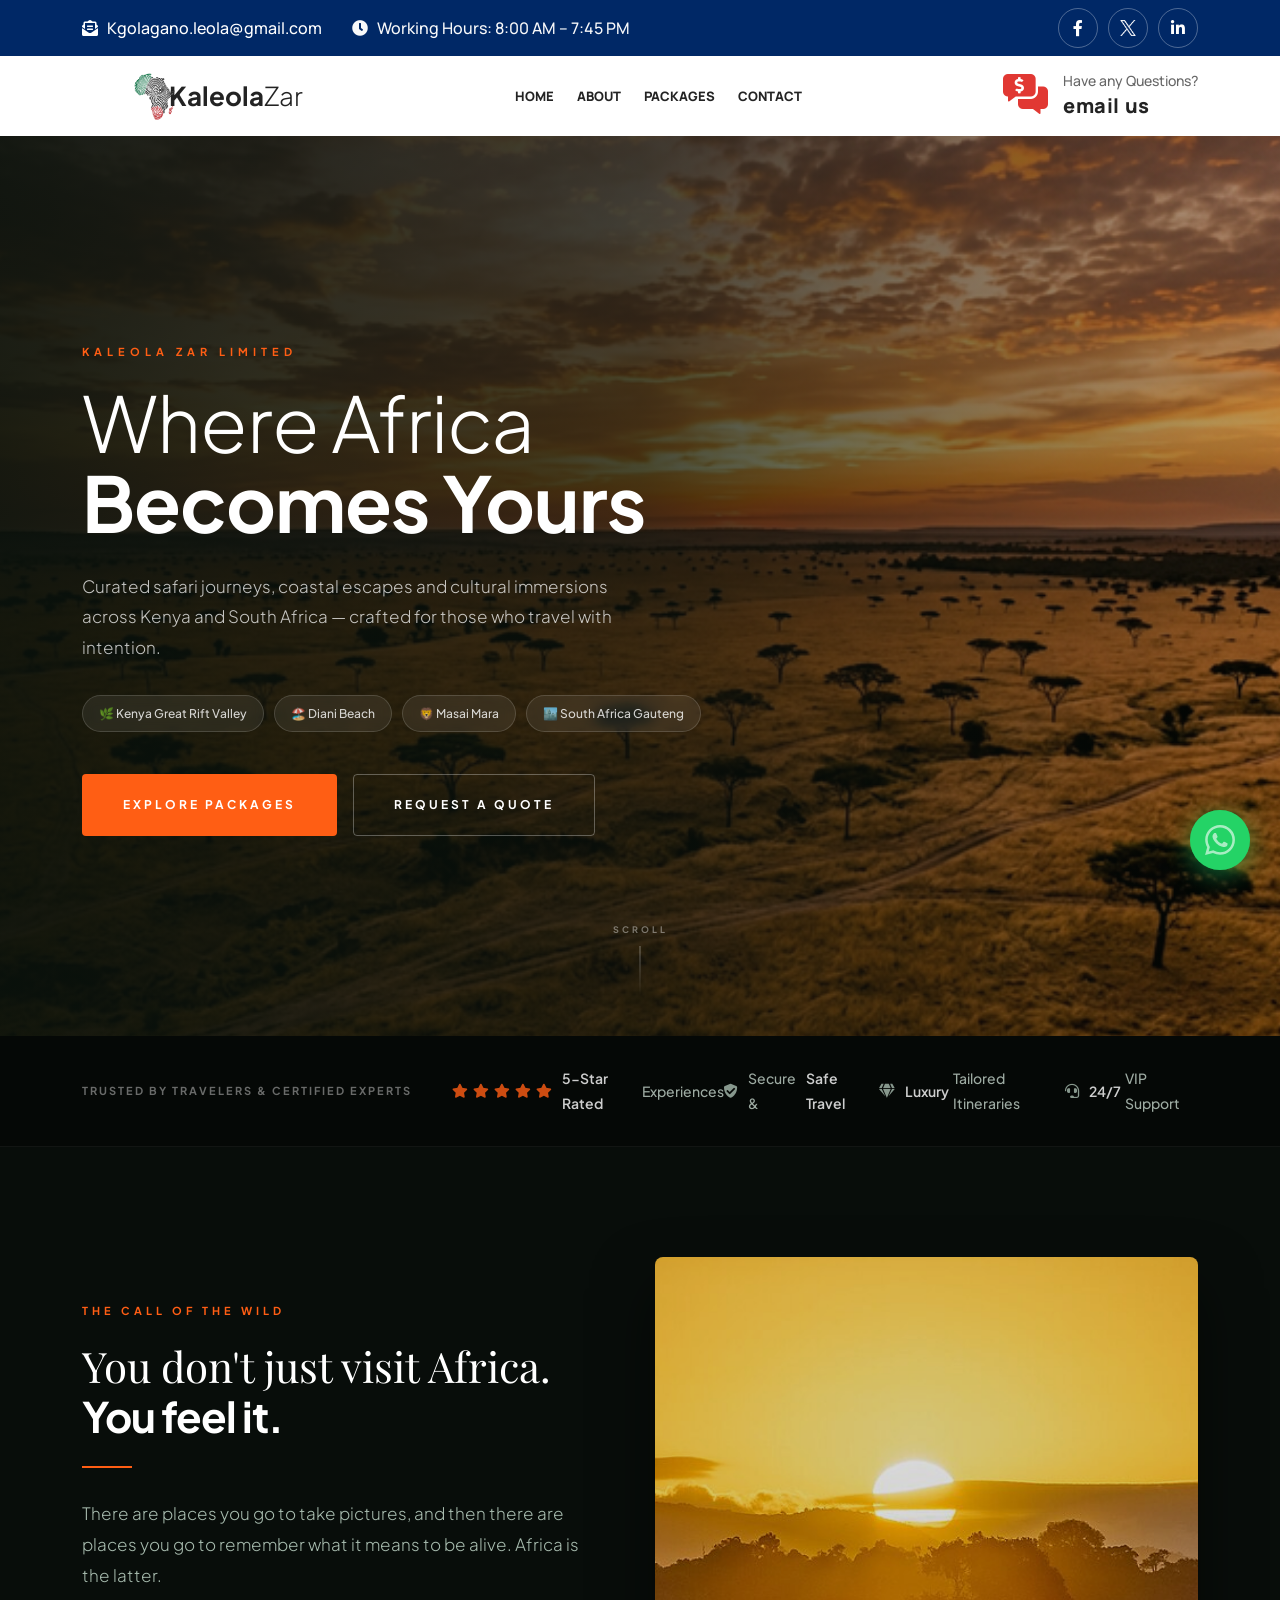
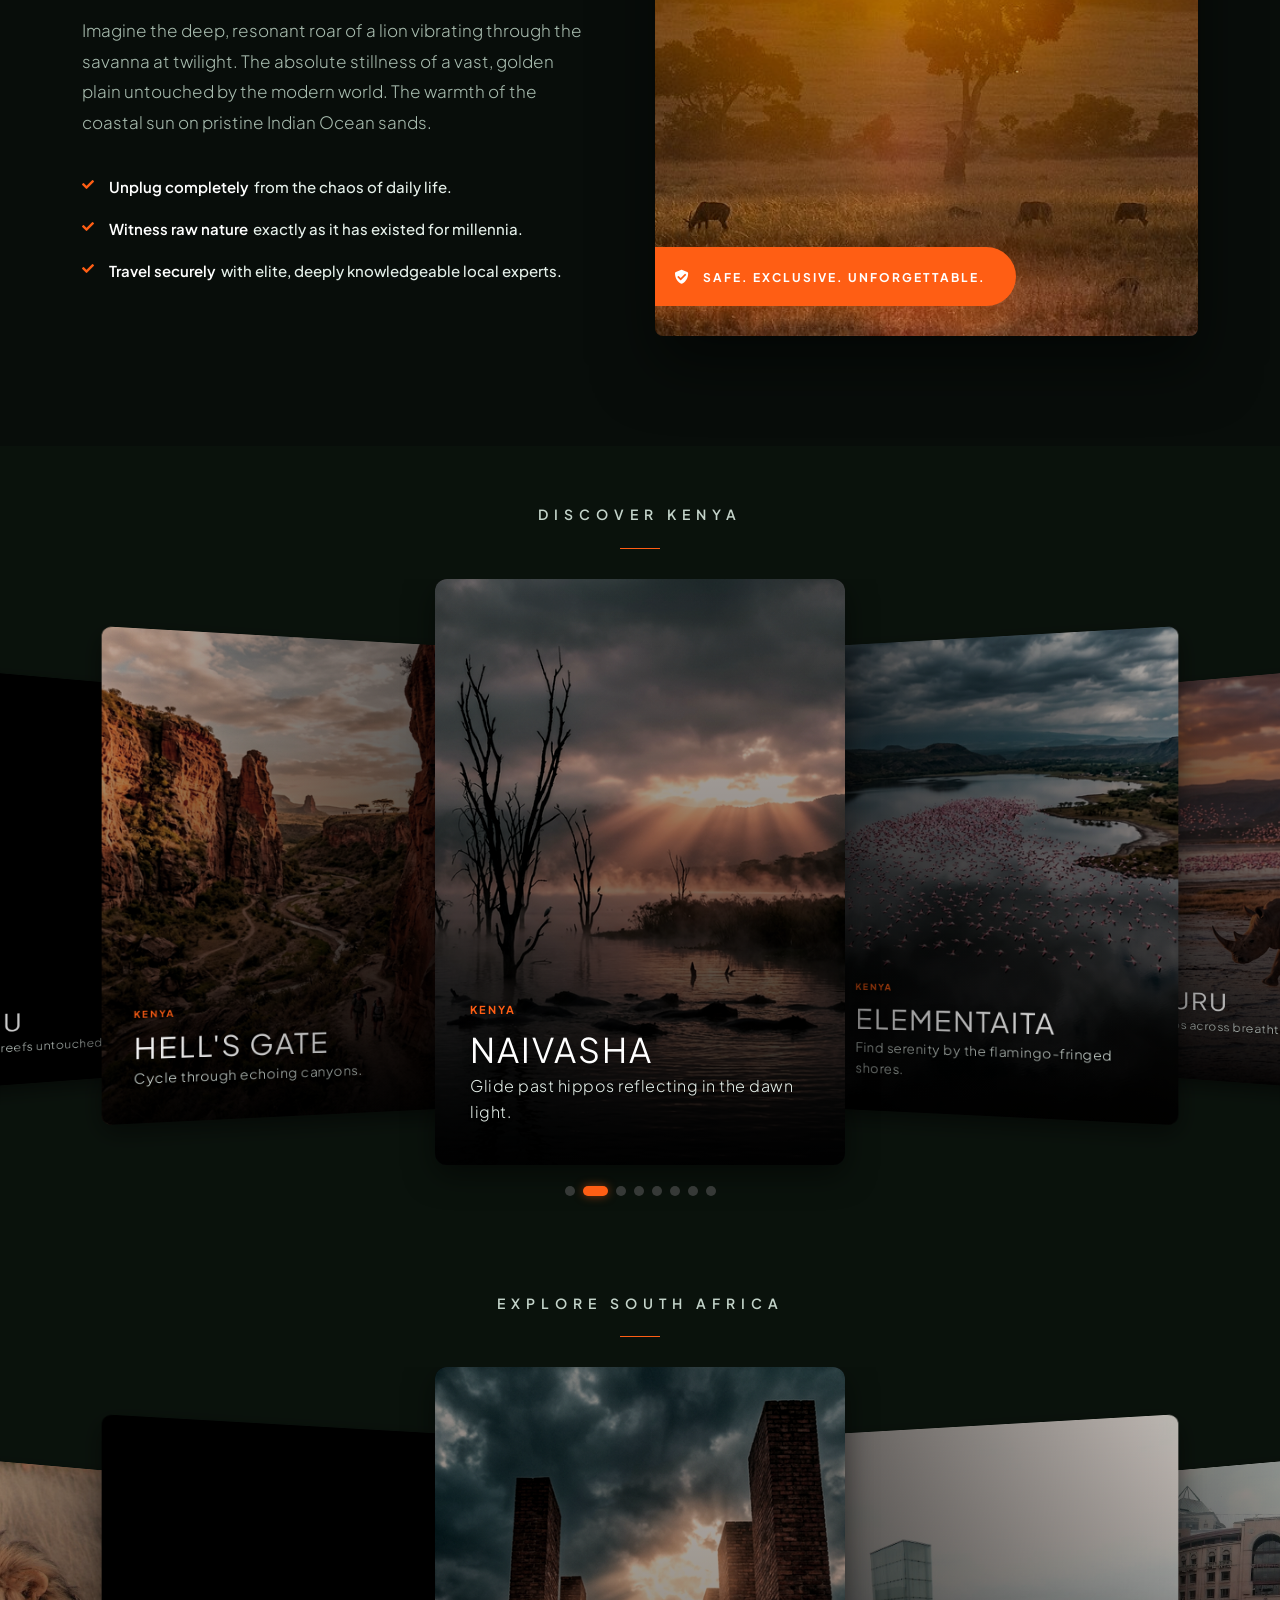
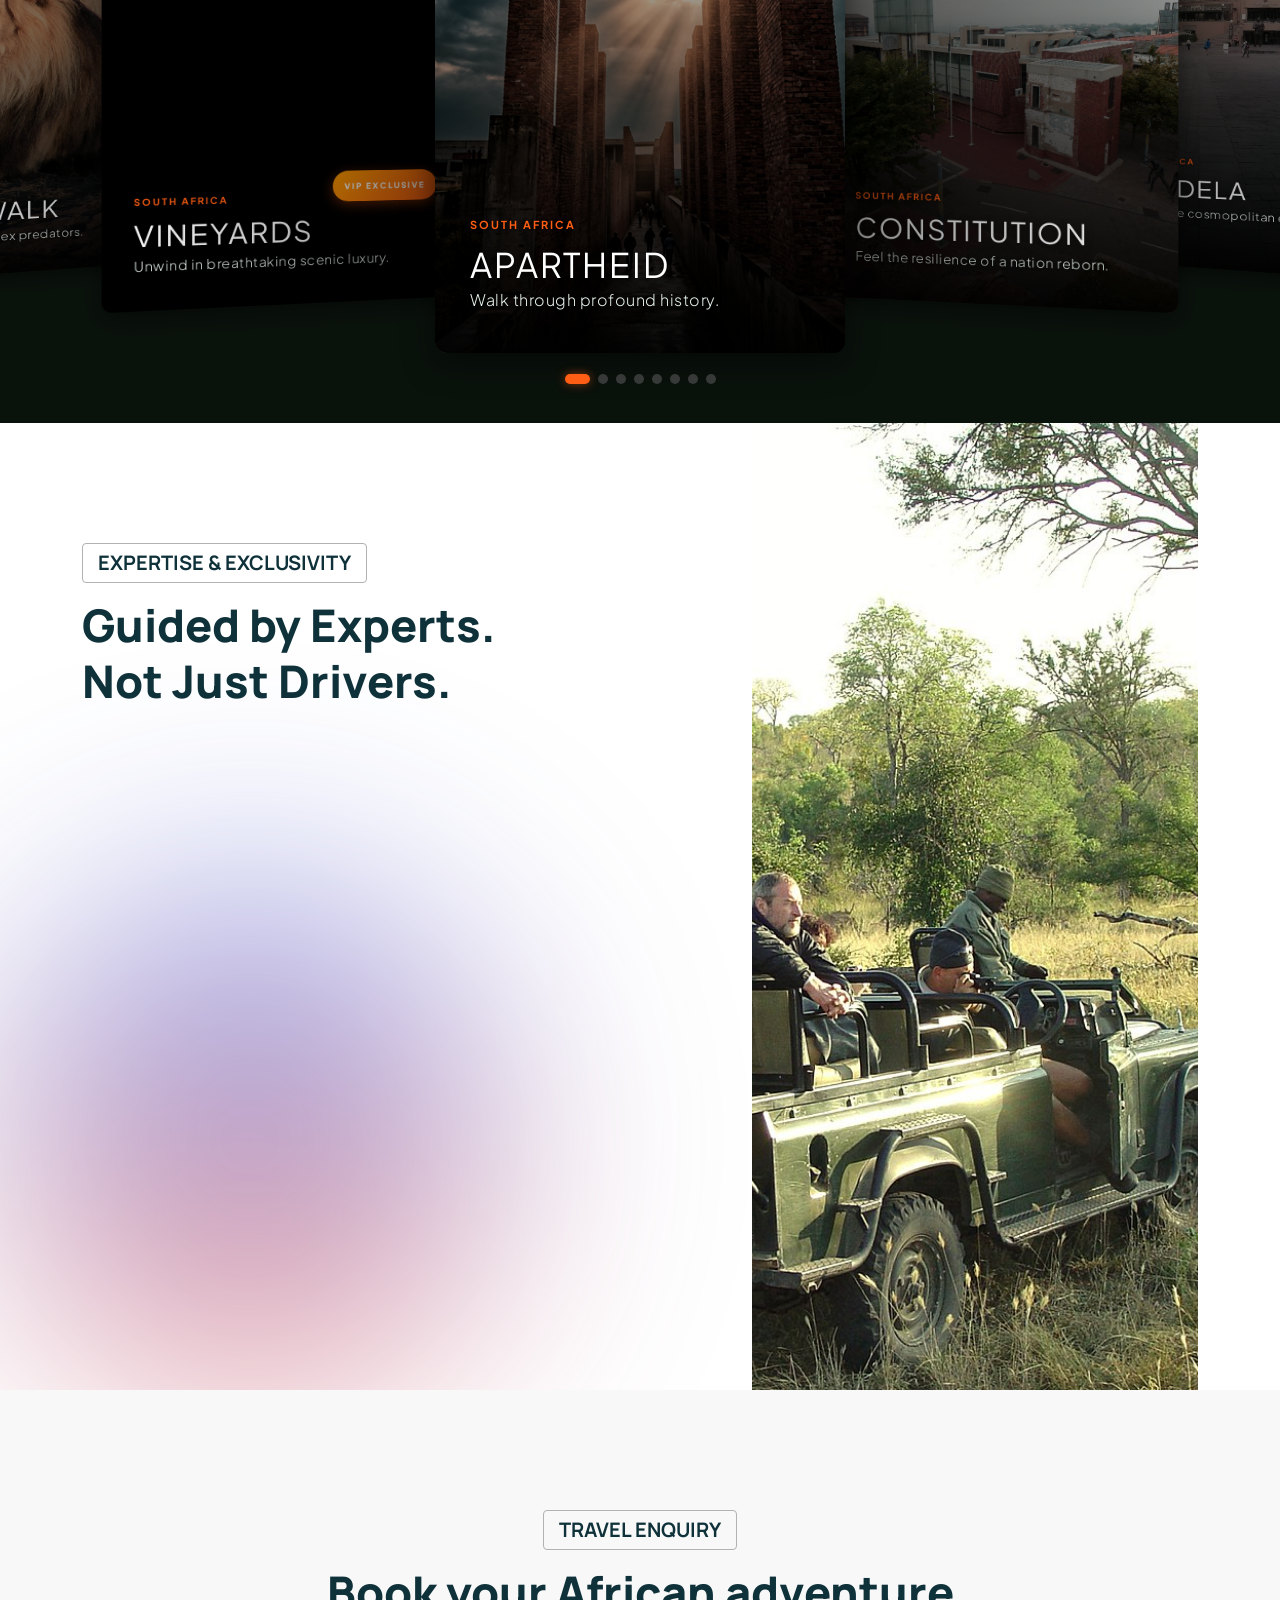
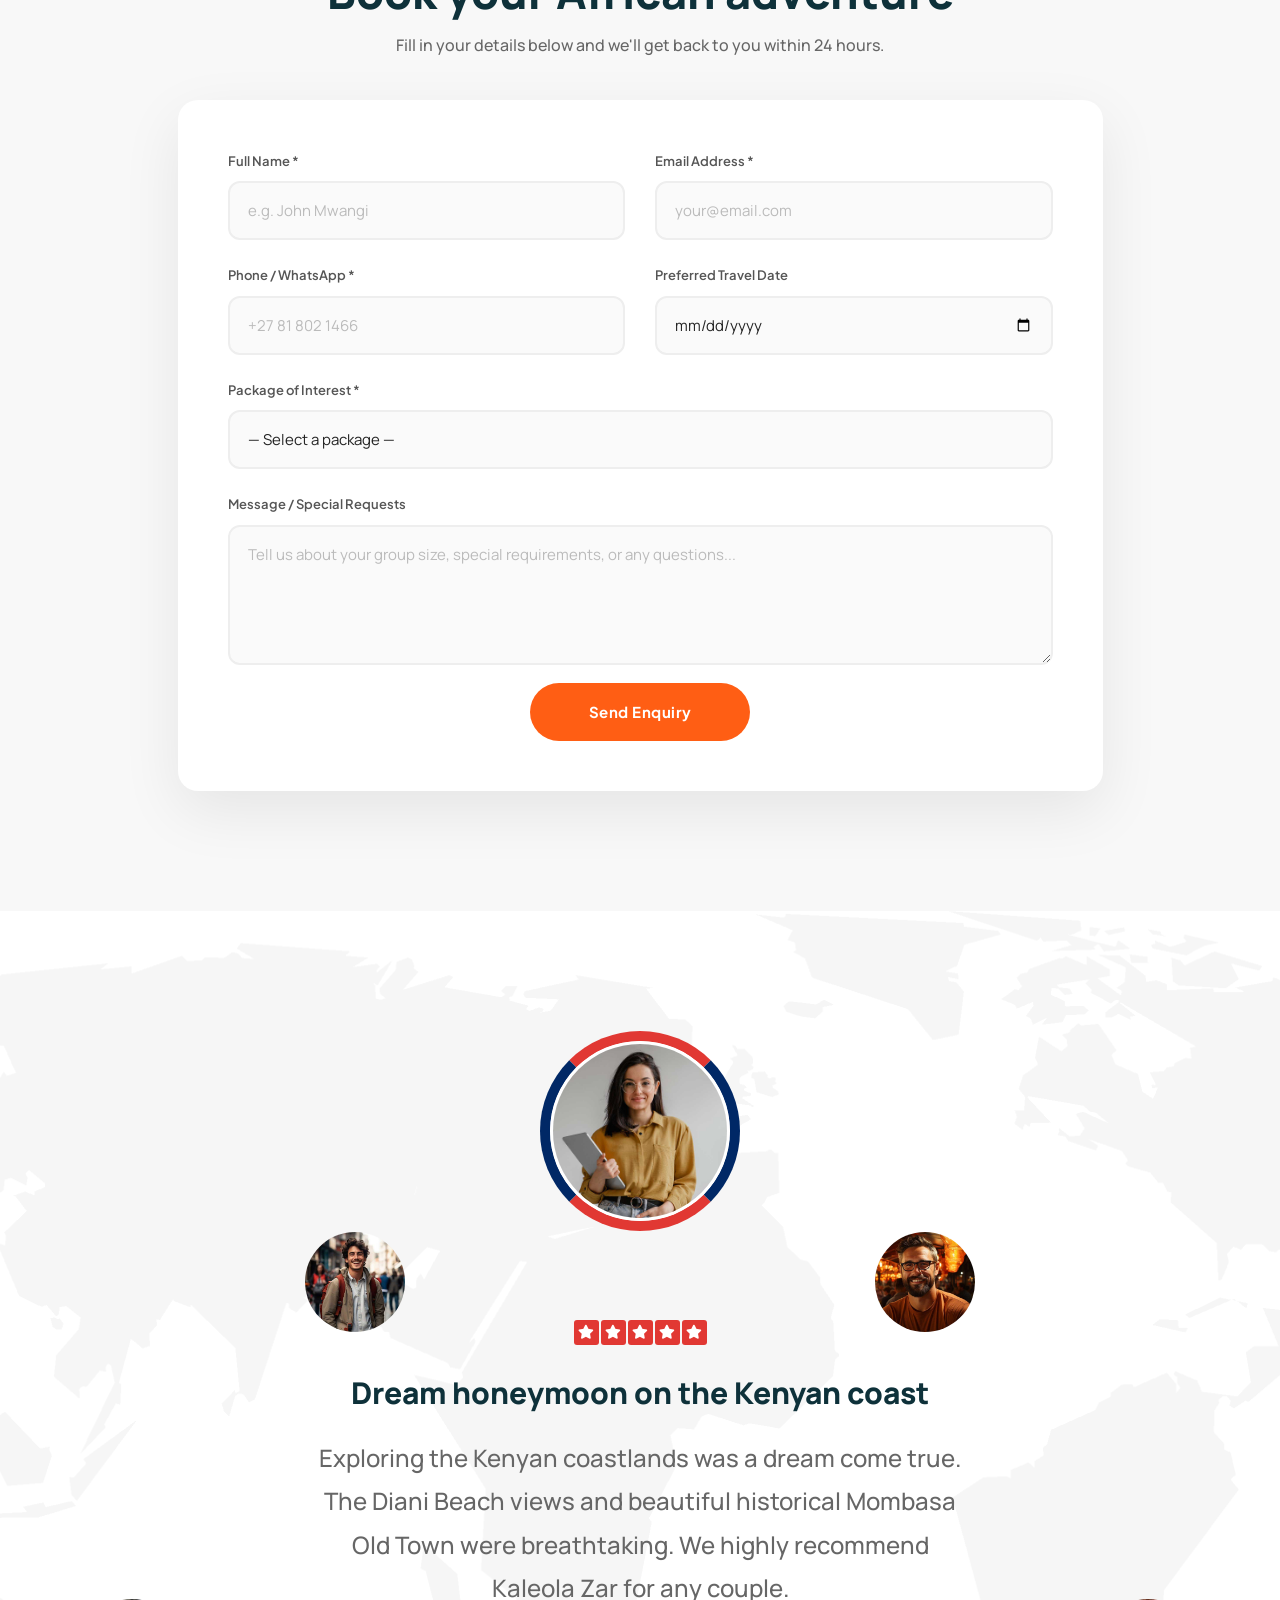
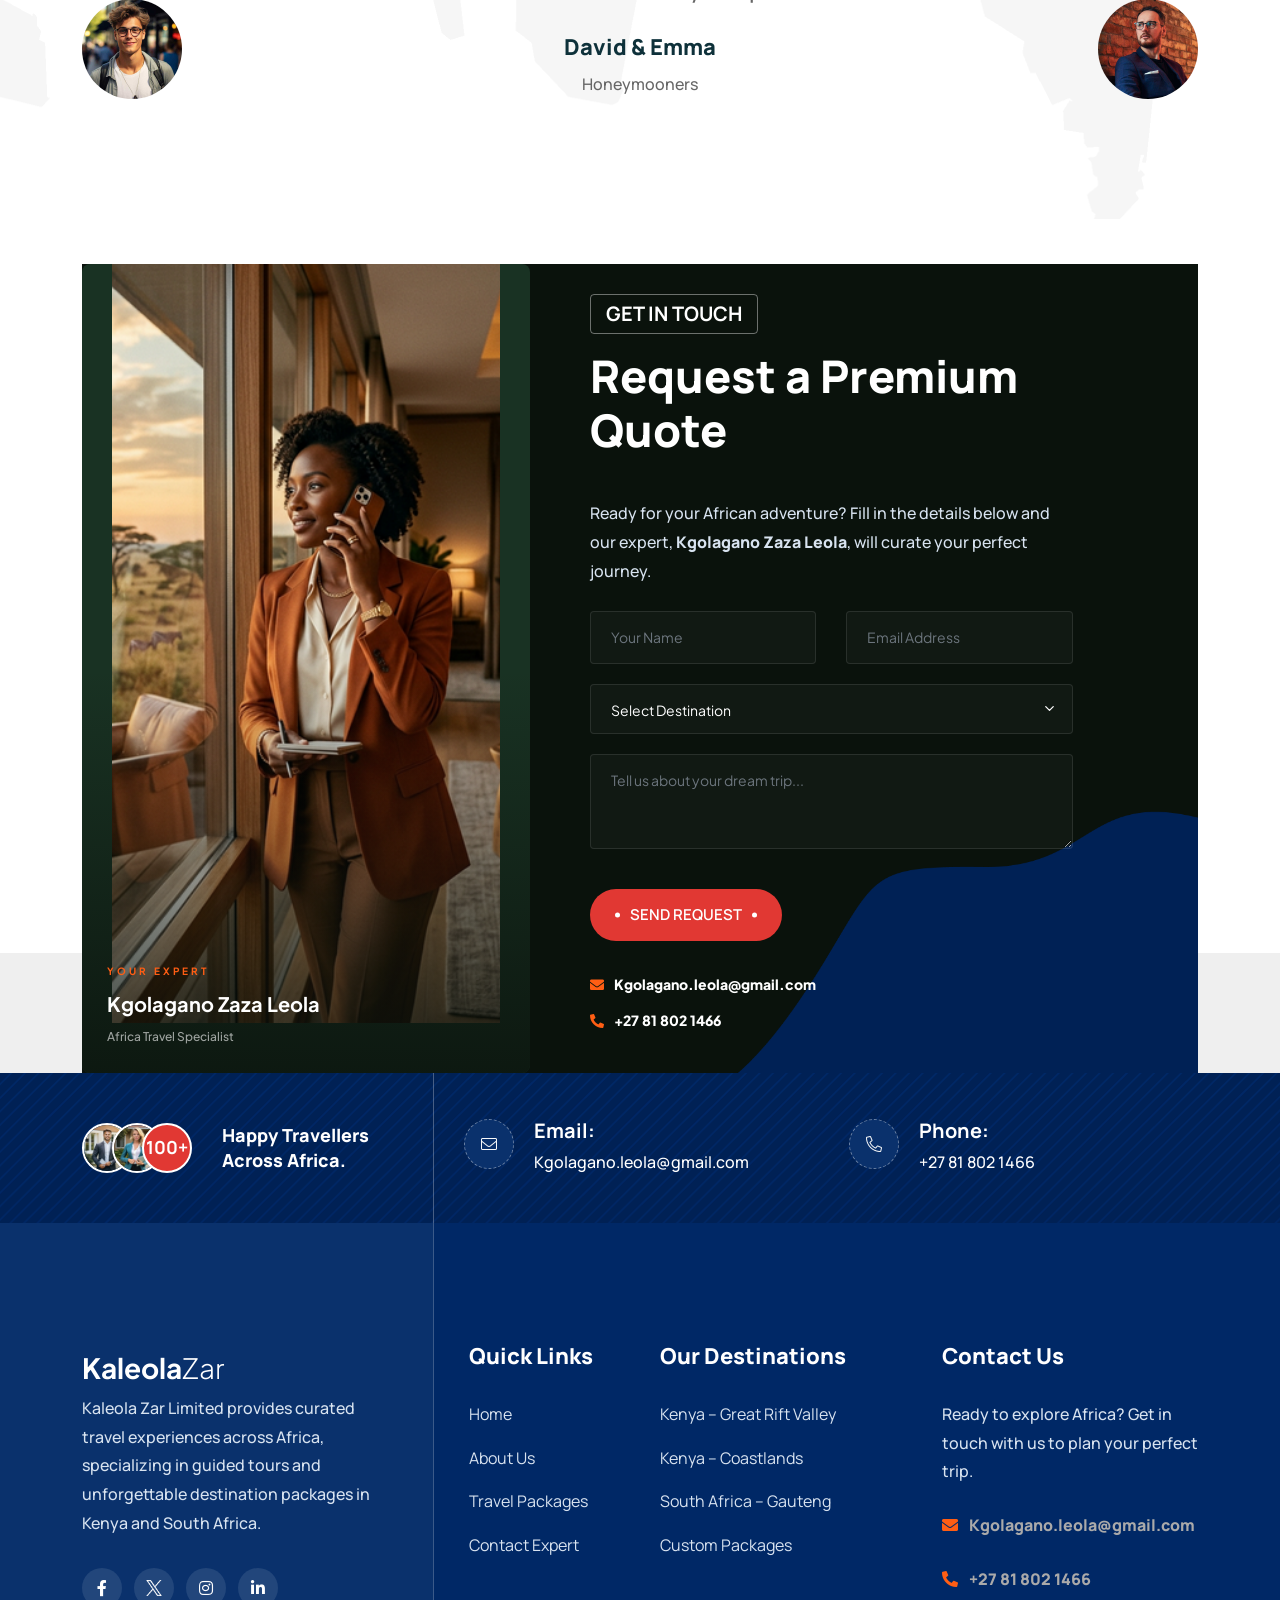
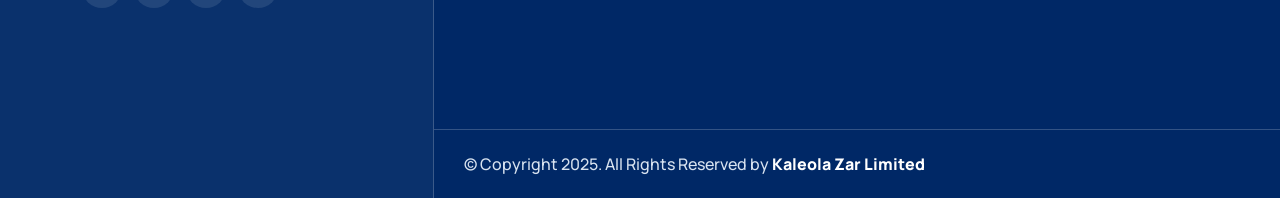
==== commit 279e163a: "Fix image filenames for Masai Mara and Diani" ====
--- a/index.html
+++ b/index.html
@@ -853,131 +853,7 @@
         }
     </style>
 
-    <!-- Start Featured Slider  
-    ============================================= -->
-    <div style="background: #0f1912; padding: 60px 0;">
-        <div class="container">
-            <div class="collection-header" style="text-align: center; margin-bottom: 40px;">
-                <h3
-                    style="color: #c4d4ca; font-family: 'Plus Jakarta Sans', sans-serif; font-size: 14px; font-weight: 600; letter-spacing: 6px; text-transform: uppercase;">
-                    Featured Discoveries</h3>
-                <div style="width: 40px; height: 1px; background: #ff5e14; margin: 15px auto 0;"></div>
-            </div>
-
-            <div class="swiper kz-featured-slider" id="featuredSlider">
-                <div class="swiper-wrapper" id="featuredSliderWrapper">
-                    <!-- Slides injected by JS -->
-                </div>
-                <!-- Controls -->
-                <div class="swiper-pagination" style="bottom: 0px; position: relative; margin-top: 40px;"></div>
-                <div class="swiper-button-next"
-                    style="color:#ff5e14; top: 50%; transform:translateY(-50%); right: -50px;"></div>
-                <div class="swiper-button-prev"
-                    style="color:#ff5e14; top: 50%; transform:translateY(-50%); left: -50px;"></div>
-            </div>
-        </div>
-    </div>
-    <style>
-        .kz-featured-slider .kz-modal-inner {
-            transform: none !important;
-            /* override modal animation */
-            min-height: 550px;
-            height: auto;
-            max-width: 100%;
-        }
-
-        .kz-featured-slider .kz-modal-image-col img {
-            transform: none !important;
-        }
-
-        .kz-featured-slider .kz-modal-annotation {
-            opacity: 1 !important;
-            transform: none !important;
-        }
-
-        /* Custom Swiper Pagination for Featured Slider */
-        .kz-featured-slider .swiper-pagination-bullet {
-            background: #555;
-            opacity: 0.6;
-            width: 10px;
-            height: 10px;
-            transition: all 0.3s ease;
-        }
-
-        .kz-featured-slider .swiper-pagination-bullet-active {
-            background: #ff5e14;
-            opacity: 1;
-            width: 25px;
-            border-radius: 8px;
-        }
-
-        @media (max-width: 1200px) {
-            .kz-featured-slider .swiper-button-next {
-                right: 10px;
-            }
-
-            .kz-featured-slider .swiper-button-prev {
-                left: 10px;
-            }
-        }
-    </style>
-    <!-- End Featured Slider -->
-
-    <!-- Start About 
-    ============================================= -->
-    <div id="about" class="about-style-one-area default-padding kz-dark-about">
-        <div class="container">
-            <div class="row align-center">
-                <div class="col-lg-6">
-                    <div class="thumb-style-one">
-                        <img class="wow fadeInUp" src="assets/img/custom/about.png" alt="Safari Tourists">
-                        <img class="wow fadeInUp" data-wow-delay="300ms" src="assets/img/custom/hero.png" alt="Africa">
-                        <img src="assets/img/shape/19.png" alt="Shape">
-                        <div class="experience">
-                            <div class="fun-fact">
-                                <div class="counter">
-                                    <div class="timer" data-to="5" data-speed="1000">5</div>
-                                </div>
-                                <h4>Years experience</h4>
-                            </div>
-                        </div>
-                    </div>
-                </div>
-                <div class="col-lg-6 pl-60 pl-md-15 pl-xs-15">
-                    <div class="about-style-one-info">
-                        <h4 class="sub-title">About Kaleola Zar Limited</h4>
-                        <h2 class="title split-text">Curated travel experiences across Africa</h2>
-                        <p class="wow fadeInUp" data-wow-delay="200ms">
-                            Kaleola Zar Limited is a travel service providing curated travel experiences across Africa.
-                            We specialize in guided tours, travel packages, and unforgettable destination experiences in
-                            Kenya and South Africa.
-                        </p>
-                        <ul class="card-style-one wow fadeInUp" data-wow-delay="300ms">
-                            <li>
-                                <div class="icon">
-                                    <img src="assets/img/icon/travel-visa.png" alt="Icon">
-                                </div>
-                                <div class="info">
-                                    <h4>Guided Safari Tours</h4>
-                                </div>
-                            </li>
-                            <li>
-                                <div class="icon">
-                                    <img src="assets/img/icon/business-visa.png" alt="Icon">
-                                </div>
-                                <div class="info">
-                                    <h4>Curated Travel Packages</h4>
-                                </div>
-                            </li>
-                        </ul>
-                        <div class="blockquote-text wow fadeInUp" data-wow-delay="400ms">Your adventure in Africa starts
-                            here – let us guide you every step of the way.</div>
-                    </div>
-                </div>
-            </div>
-        </div>
-    </div>
-    <!-- End About -->
+
 
     <!-- Kenya Collection -->
     <div id="packages" style="background: #0a120c; scroll-margin-top: 80px; padding: 60px 0 20px;">
@@ -991,7 +867,7 @@
         <div class="swiper kz-magazine-slider" id="kenyaSlider" style="margin-bottom: 80px; padding-bottom: 50px;">
             <div class="swiper-wrapper">
                 <a href="#contact" class="swiper-slide kz-grid-item">
-                    <img class="kz-grid-img" src="assets/img/custom/destinations/hells_gate.jpg?v=2"
+                    <img class="kz-grid-img" src="assets/img/custom/destinations/premium_hells_gate_1773175025887.png"
                         alt="Hell's Gate National Park">
                     <div class="kz-grid-overlay"></div>
                     <div class="kz-grid-content">
@@ -1006,7 +882,8 @@
                 </a>
 
                 <a href="#contact" class="swiper-slide kz-grid-item">
-                    <img class="kz-grid-img" src="assets/img/custom/destinations/naivasha.jpg?v=2" alt="Lake Naivasha">
+                    <img class="kz-grid-img" src="assets/img/custom/destinations/premium_naivasha_1773175072043.png"
+                        alt="Lake Naivasha">
                     <div class="kz-grid-overlay"></div>
                     <div class="kz-grid-content">
                         <span class="kz-grid-category">Kenya</span>
@@ -1020,7 +897,7 @@
                 </a>
 
                 <a href="#contact" class="swiper-slide kz-grid-item">
-                    <img class="kz-grid-img" src="assets/img/custom/destinations/elementaita.jpg?v=2"
+                    <img class="kz-grid-img" src="assets/img/custom/destinations/premium_elementaita_1773175421476.png"
                         alt="Lake Elementaita">
                     <div class="kz-grid-overlay"></div>
                     <div class="kz-grid-content">
@@ -1035,7 +912,7 @@
                 </a>
 
                 <a href="#contact" class="swiper-slide kz-grid-item">
-                    <img class="kz-grid-img" src="assets/img/custom/destinations/nakuru.jpg?v=2"
+                    <img class="kz-grid-img" src="assets/img/custom/destinations/premium_nakuru_1773175500083.png"
                         alt="Lake Nakuru National Park">
                     <div class="kz-grid-overlay"></div>
                     <div class="kz-grid-content">
@@ -1050,7 +927,7 @@
                 </a>
 
                 <a href="#contact" class="swiper-slide kz-grid-item">
-                    <img class="kz-grid-img" src="assets/img/custom/destinations/marketing_lion.png?v=2"
+                    <img class="kz-grid-img" src="assets/img/custom/destinations/marketing_lion_1773140283564.png"
                         alt="Masai Mara Lion">
                     <div class="kz-grid-overlay"></div>
                     <div class="kz-grid-content">
@@ -1066,7 +943,8 @@
                 </a>
 
                 <a href="#contact" class="swiper-slide kz-grid-item">
-                    <img class="kz-grid-img" src="assets/img/custom/destinations/marketing_diani_beach.png?v=2"
+                    <img class="kz-grid-img"
+                        src="assets/img/custom/destinations/marketing_diani_beach_1773140342914.png"
                         alt="Diani Beach Turquoise Water">
                     <div class="kz-grid-overlay"></div>
                     <div class="kz-grid-content">
@@ -1081,7 +959,8 @@
                 </a>
 
                 <a href="#contact" class="swiper-slide kz-grid-item">
-                    <img class="kz-grid-img" src="assets/img/custom/destinations/malindi.jpg?v=2" alt="Malindi">
+                    <img class="kz-grid-img" src="assets/img/custom/destinations/premium_malindi_1773175514661.png"
+                        alt="Malindi">
                     <div class="kz-grid-overlay"></div>
                     <div class="kz-grid-content">
                         <span class="kz-grid-category">Kenya Coast</span>
@@ -1123,7 +1002,7 @@
         <div class="swiper kz-magazine-slider" id="saSlider" style="padding-bottom: 50px;">
             <div class="swiper-wrapper">
                 <a href="#contact" class="swiper-slide kz-grid-item">
-                    <img class="kz-grid-img" src="assets/img/custom/destinations/apartheid_museum.jpg?v=2"
+                    <img class="kz-grid-img" src="assets/img/custom/destinations/premium_apartheid_1773175577476.png"
                         alt="Apartheid Museum">
                     <div class="kz-grid-overlay"></div>
                     <div class="kz-grid-content">
@@ -1168,7 +1047,8 @@
                 </a>
 
                 <a href="#contact" class="swiper-slide kz-grid-item">
-                    <img class="kz-grid-img" src="assets/img/custom/destinations/marketing_soweto_culture.png?v=2"
+                    <img class="kz-grid-img"
+                        src="assets/img/custom/destinations/marketing_soweto_culture_1773141022032.png"
                         alt="Soweto Vilakazi Street">
                     <div class="kz-grid-overlay"></div>
                     <div class="kz-grid-content">
@@ -1228,7 +1108,8 @@
                 </a>
 
                 <a href="#contact" class="swiper-slide kz-grid-item">
-                    <img class="kz-grid-img" src="assets/img/custom/destinations/marketing_landscape_vineyard.png?v=2"
+                    <img class="kz-grid-img"
+                        src="assets/img/custom/destinations/marketing_landscape_vineyard_1773140313481.png"
                         alt="South Africa Vineyard Escape">
                     <div class="kz-grid-overlay"></div>
                     <div class="kz-grid-content">
@@ -1303,13 +1184,13 @@
             top: 0;
             left: 0;
             transition: transform 1.5s cubic-bezier(0.25, 1, 0.5, 1), filter 1s ease;
-            filter: grayscale(10%) brightness(0.8);
+            filter: contrast(1.1) brightness(0.7) sepia(15%) hue-rotate(345deg);
         }
 
         .kz-grid-item:hover .kz-grid-img {
             transform: scale(1.15);
             /* More cinematic zoom */
-            filter: grayscale(0%) brightness(1.05);
+            filter: contrast(1.15) brightness(0.95) sepia(0%);
         }
 
         .kz-grid-overlay {
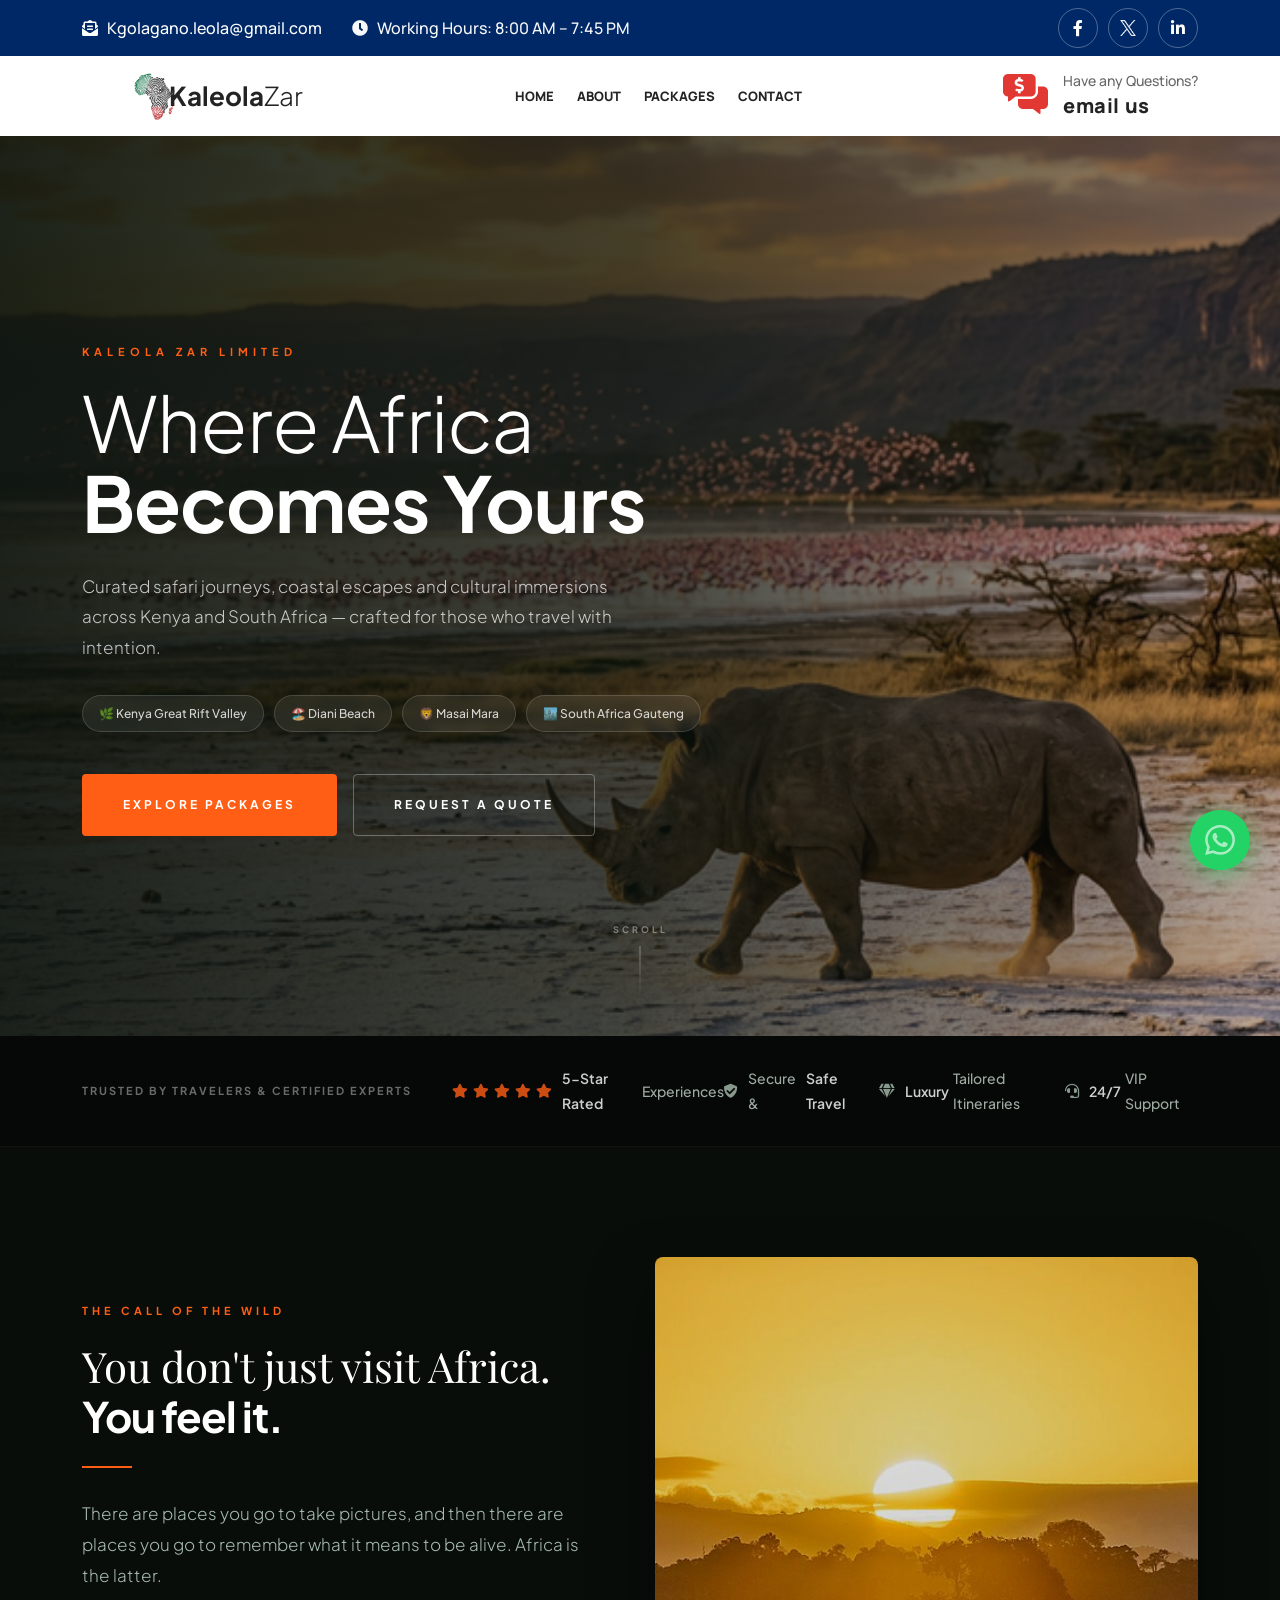
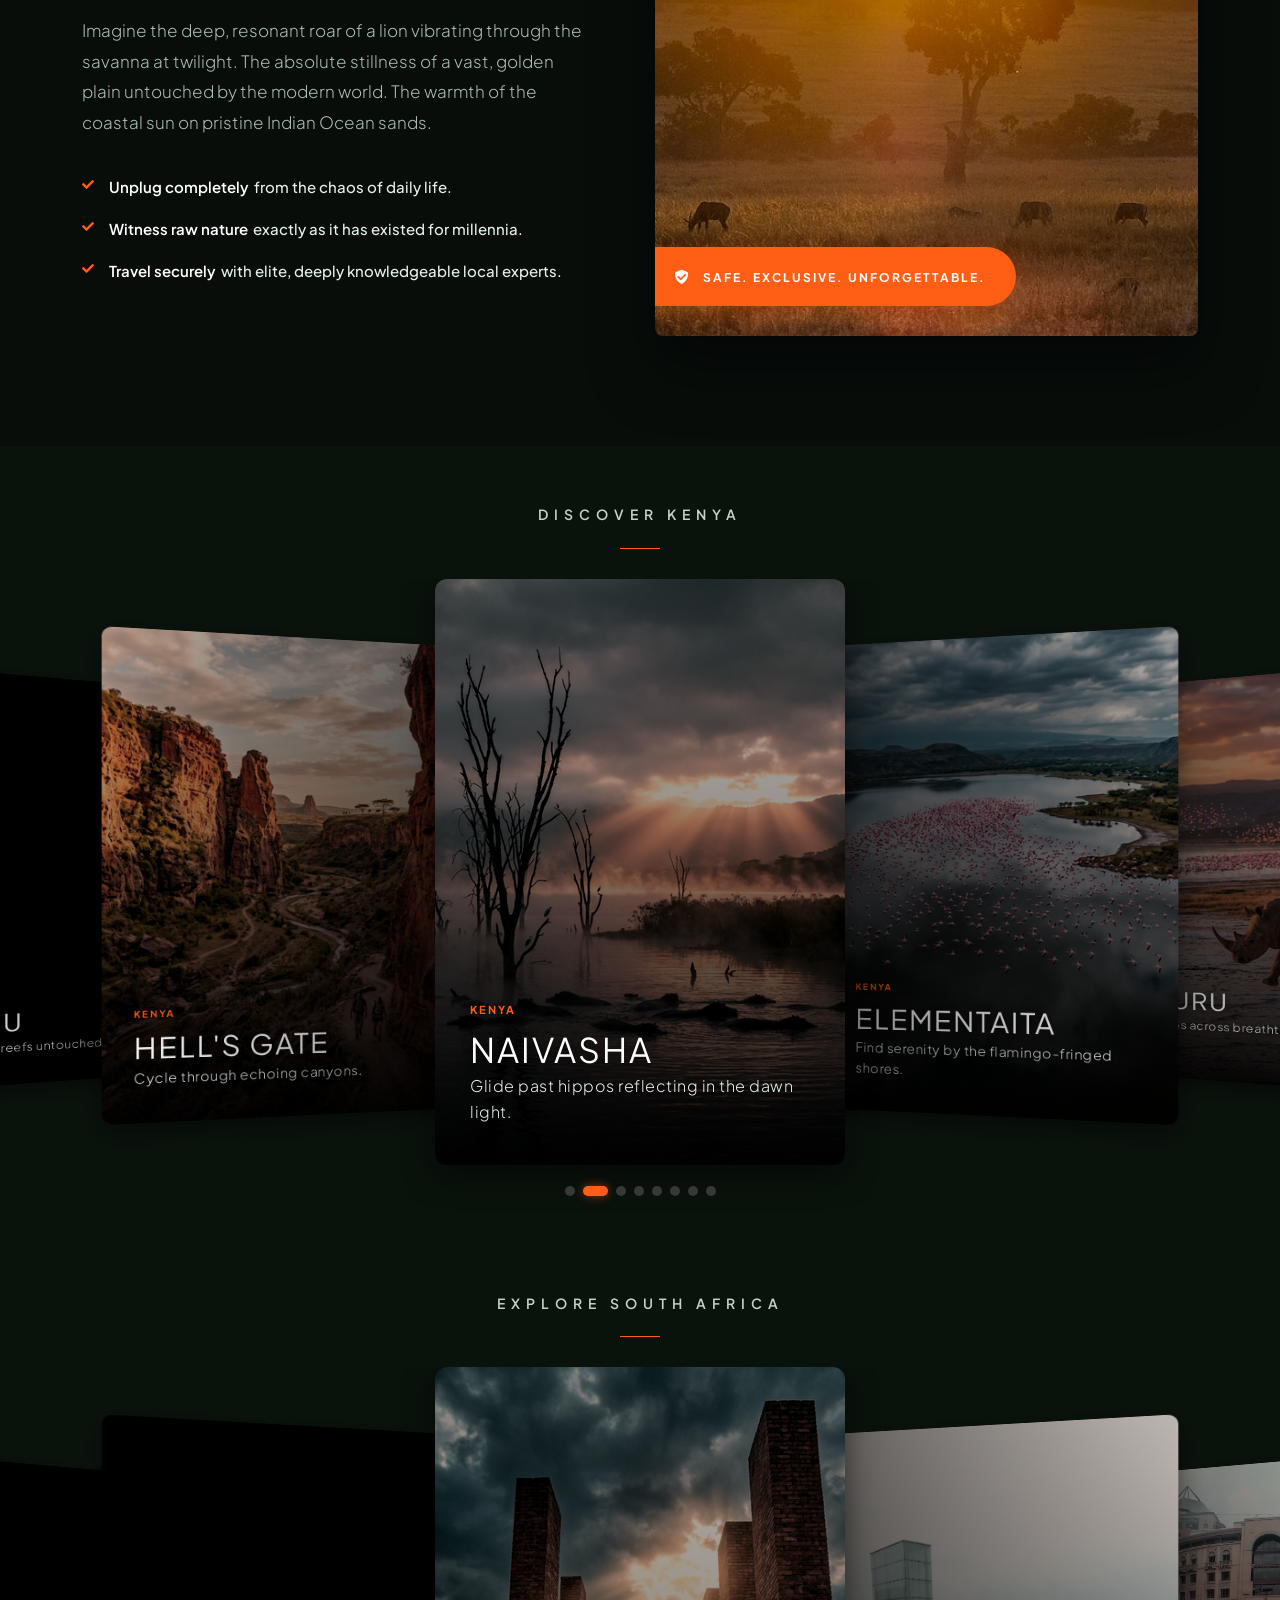
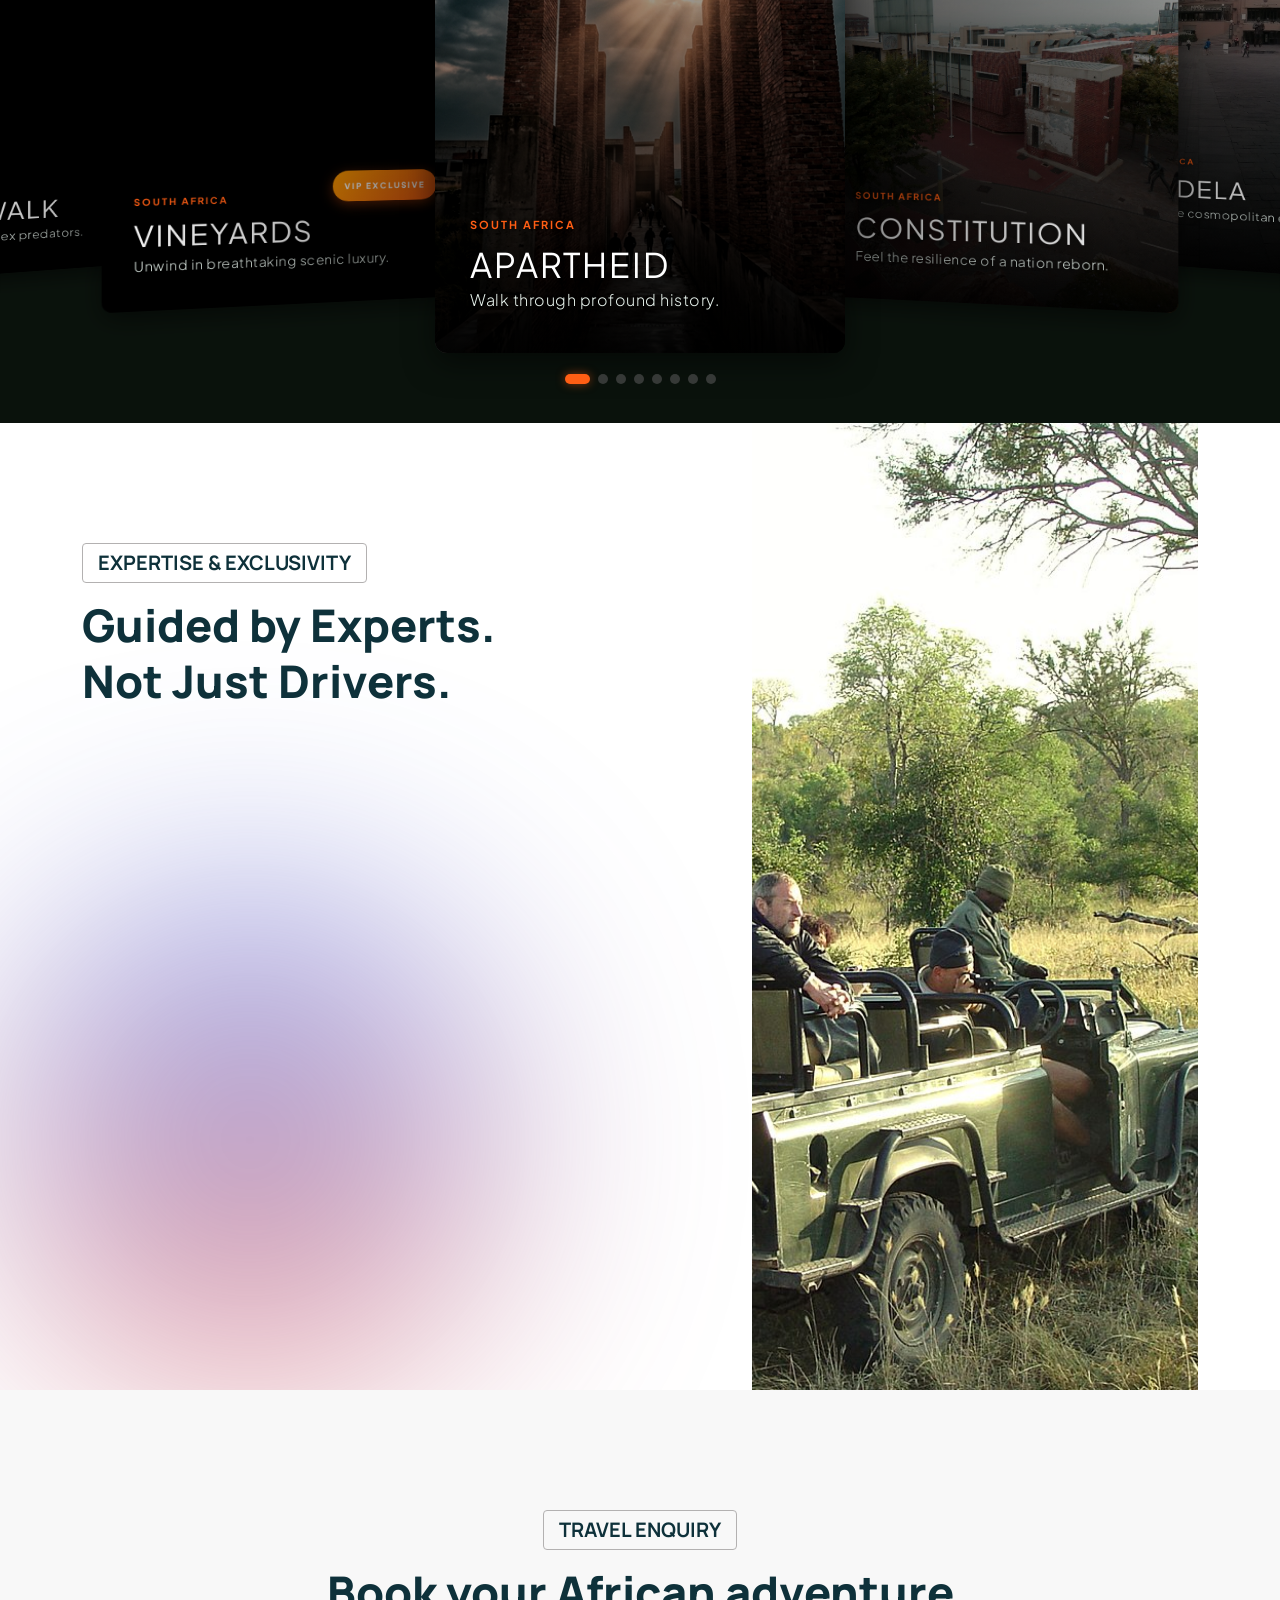
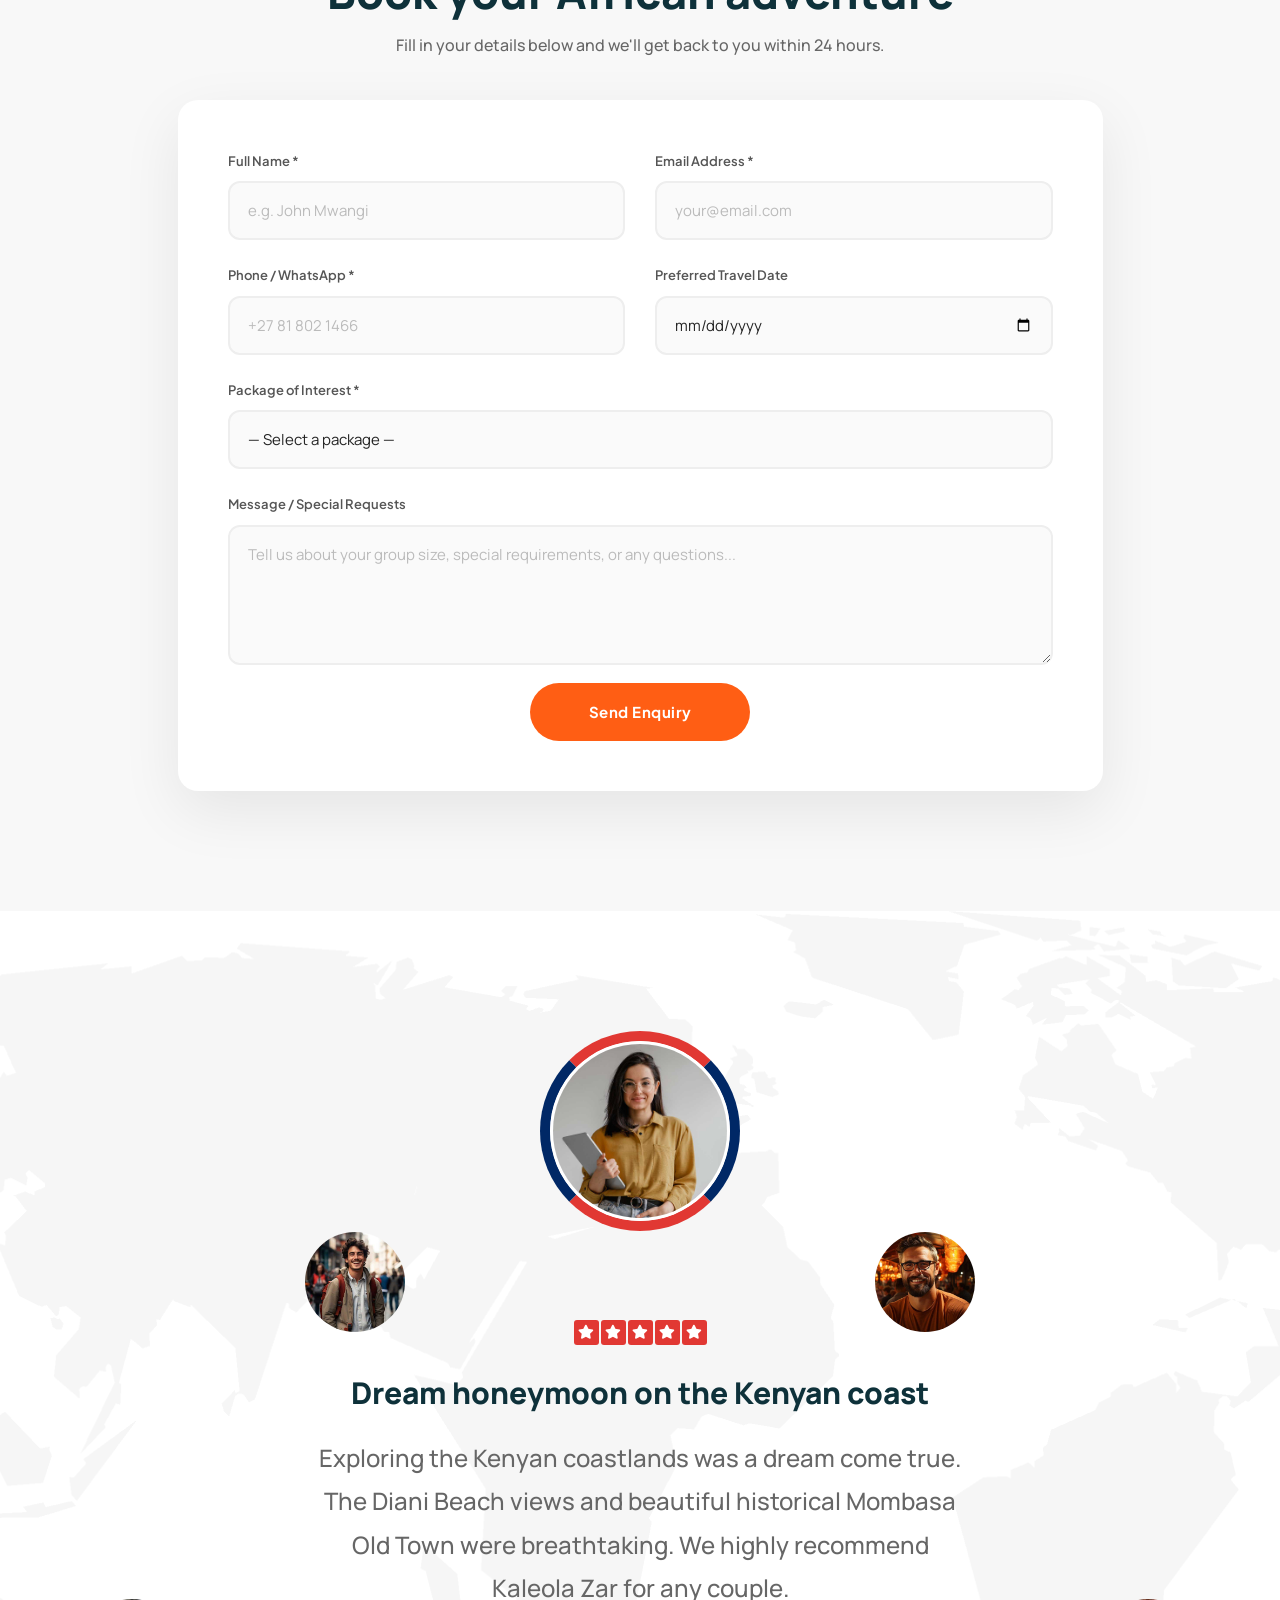
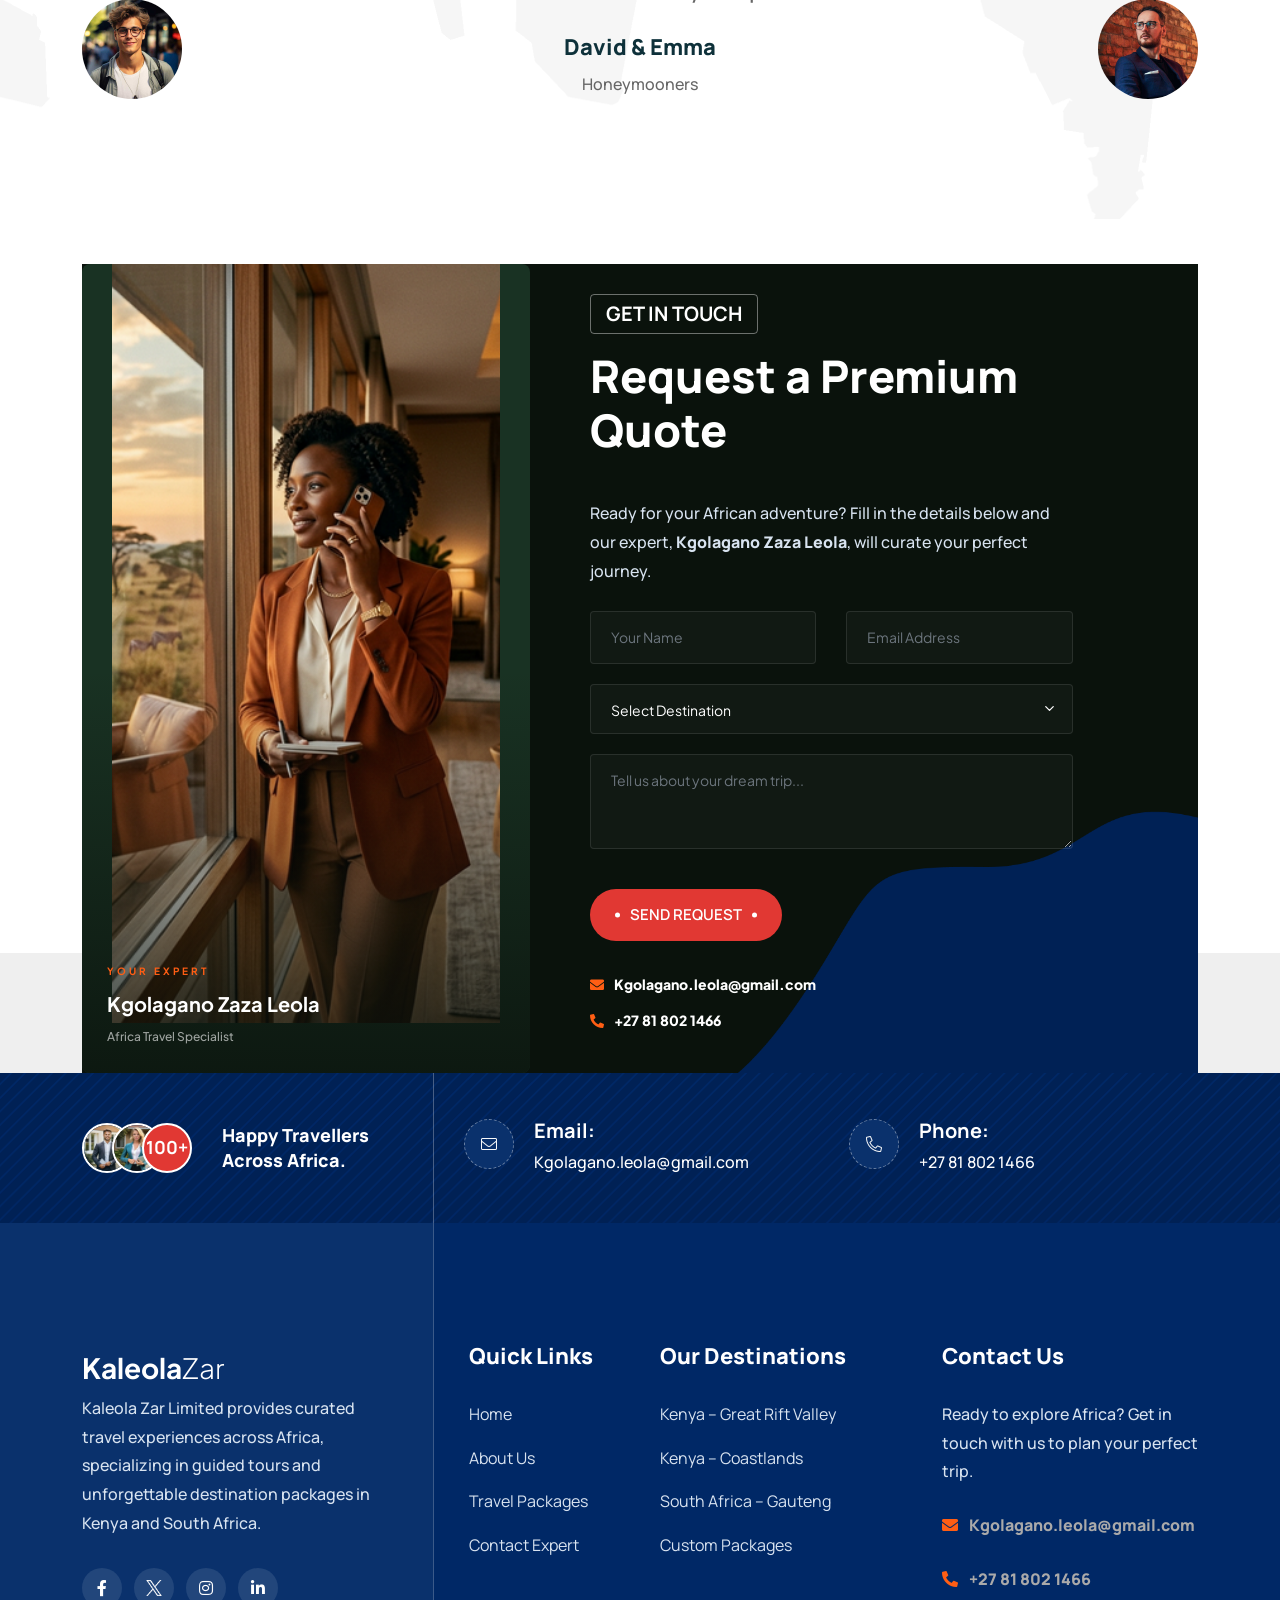
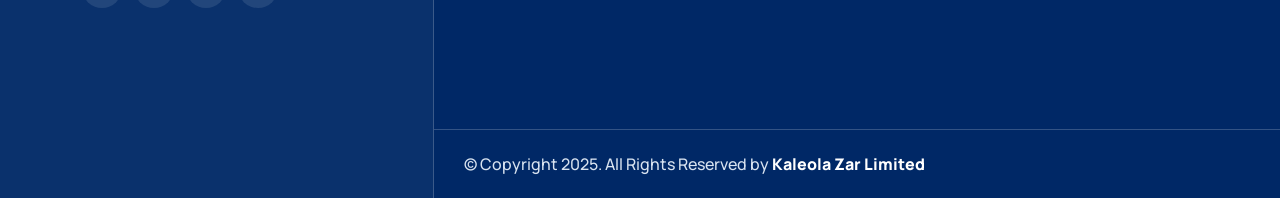
==== commit 459d42b9: "Update hero background image with premium Nakuru image" ====
--- a/index.html
+++ b/index.html
@@ -212,7 +212,8 @@
 
     <!-- Start Hero Area (Cinematic Full-Bleed) -->
     <div id="home" class="kz-hero-cinematic">
-        <div class="kz-hero-bg" style="background-image: url('assets/img/custom/hero_bg.jpg');"></div>
+        <div class="kz-hero-bg"
+            style="background-image: url('assets/img/custom/destinations/premium_nakuru_1773175500083.png');"></div>
         <div class="kz-hero-overlay"></div>
         <div class="kz-hero-content">
             <div class="container">
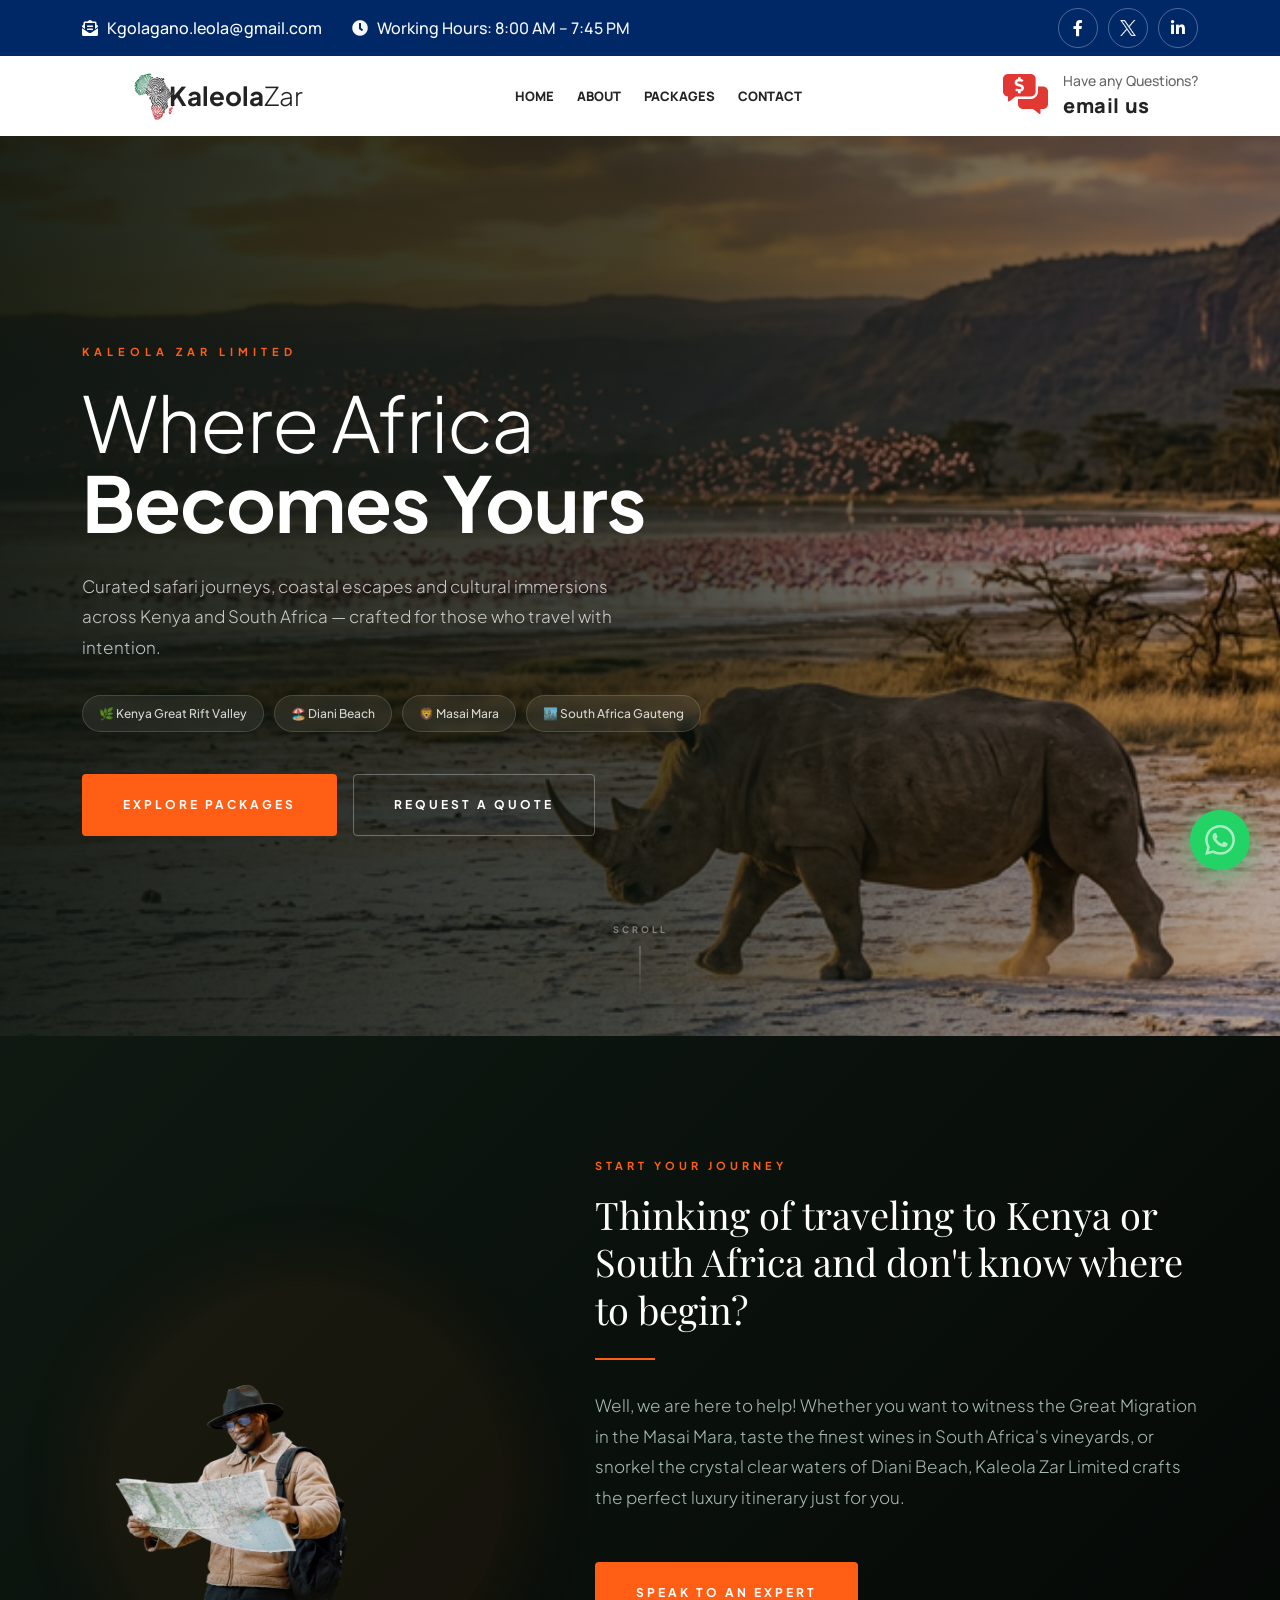
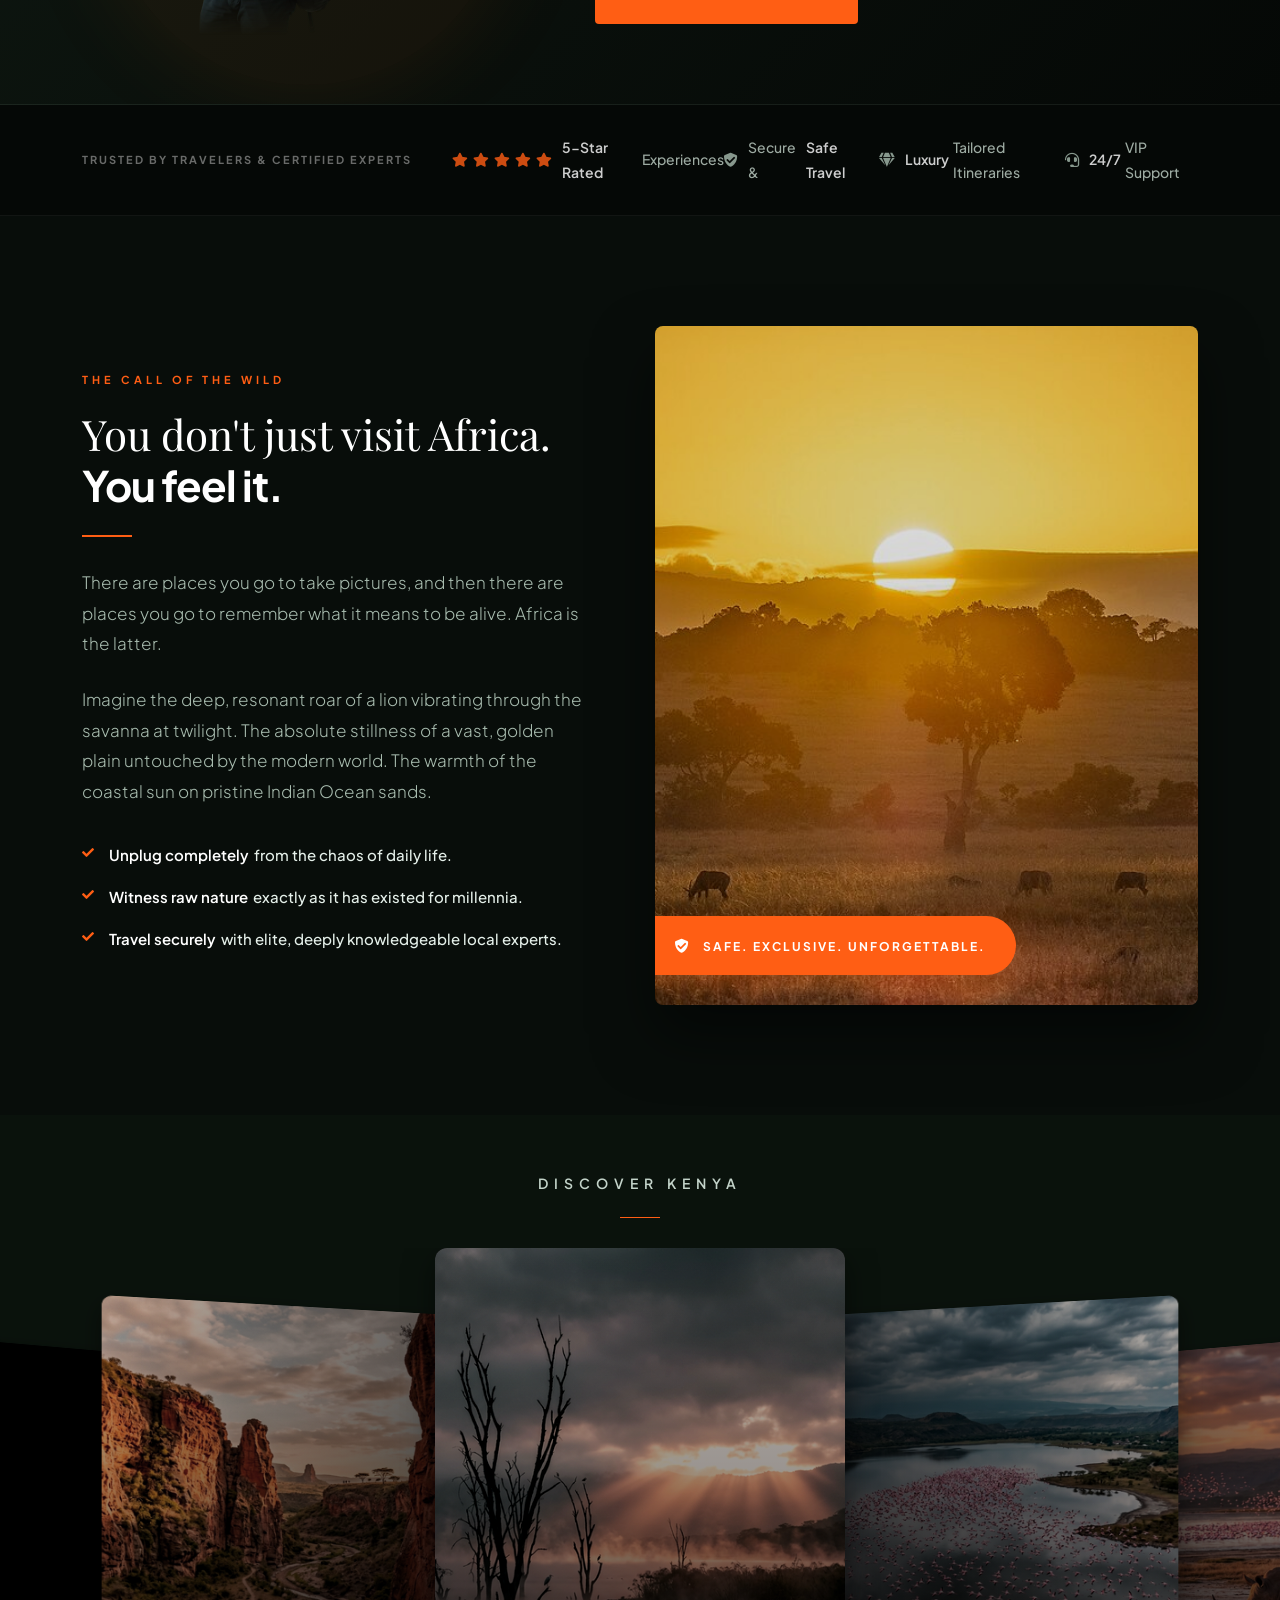
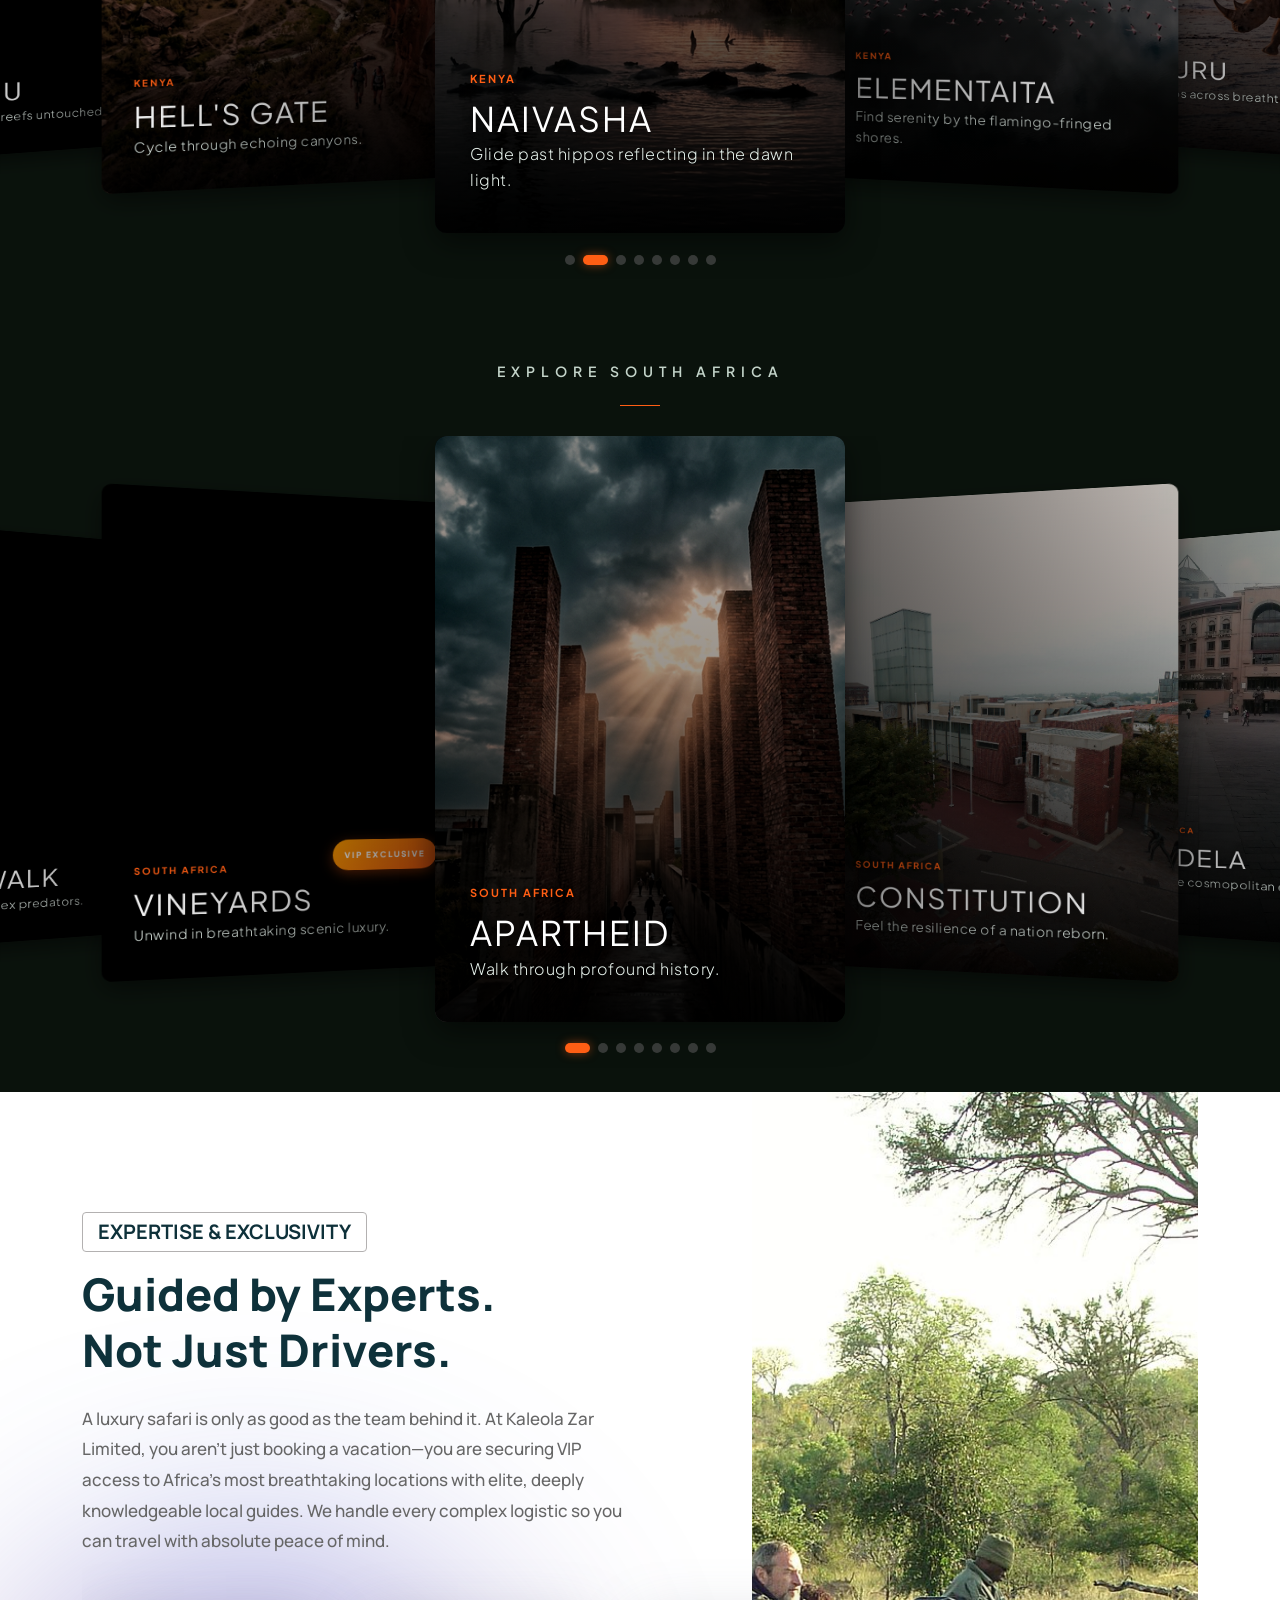
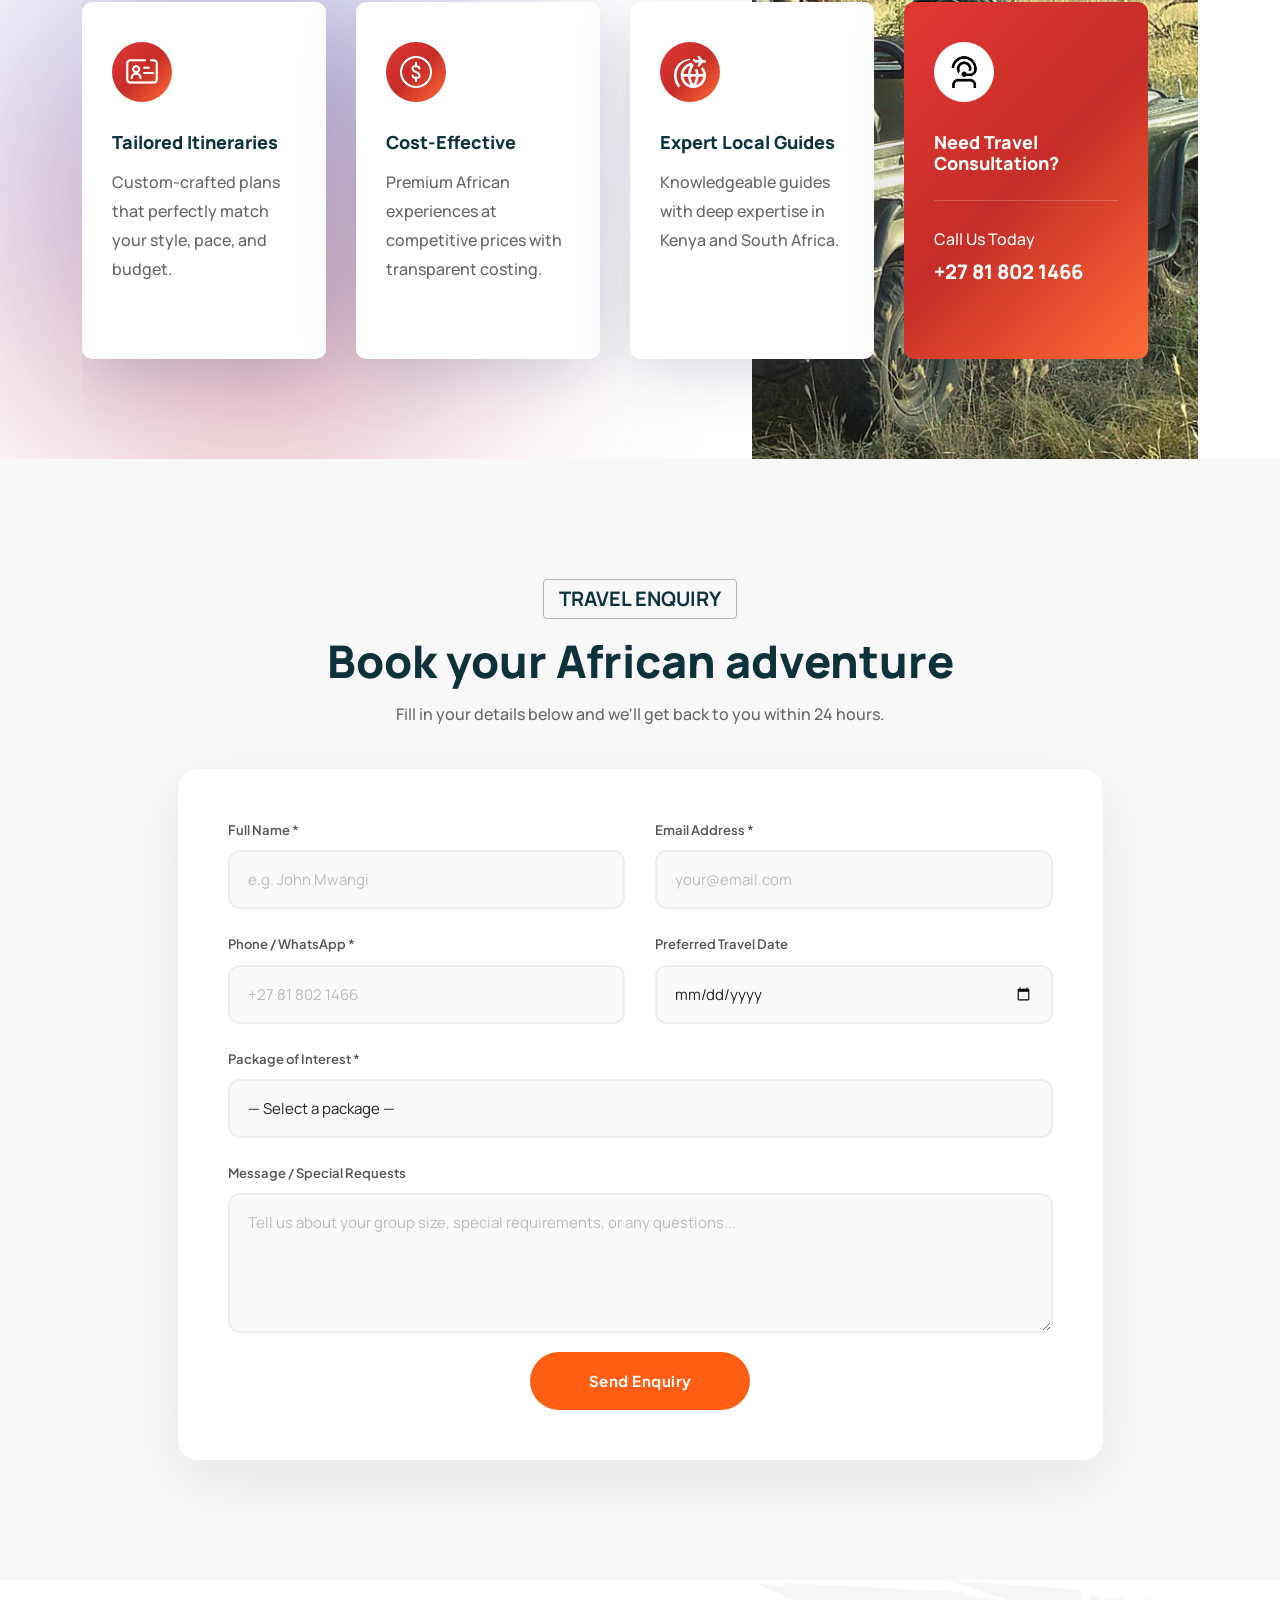
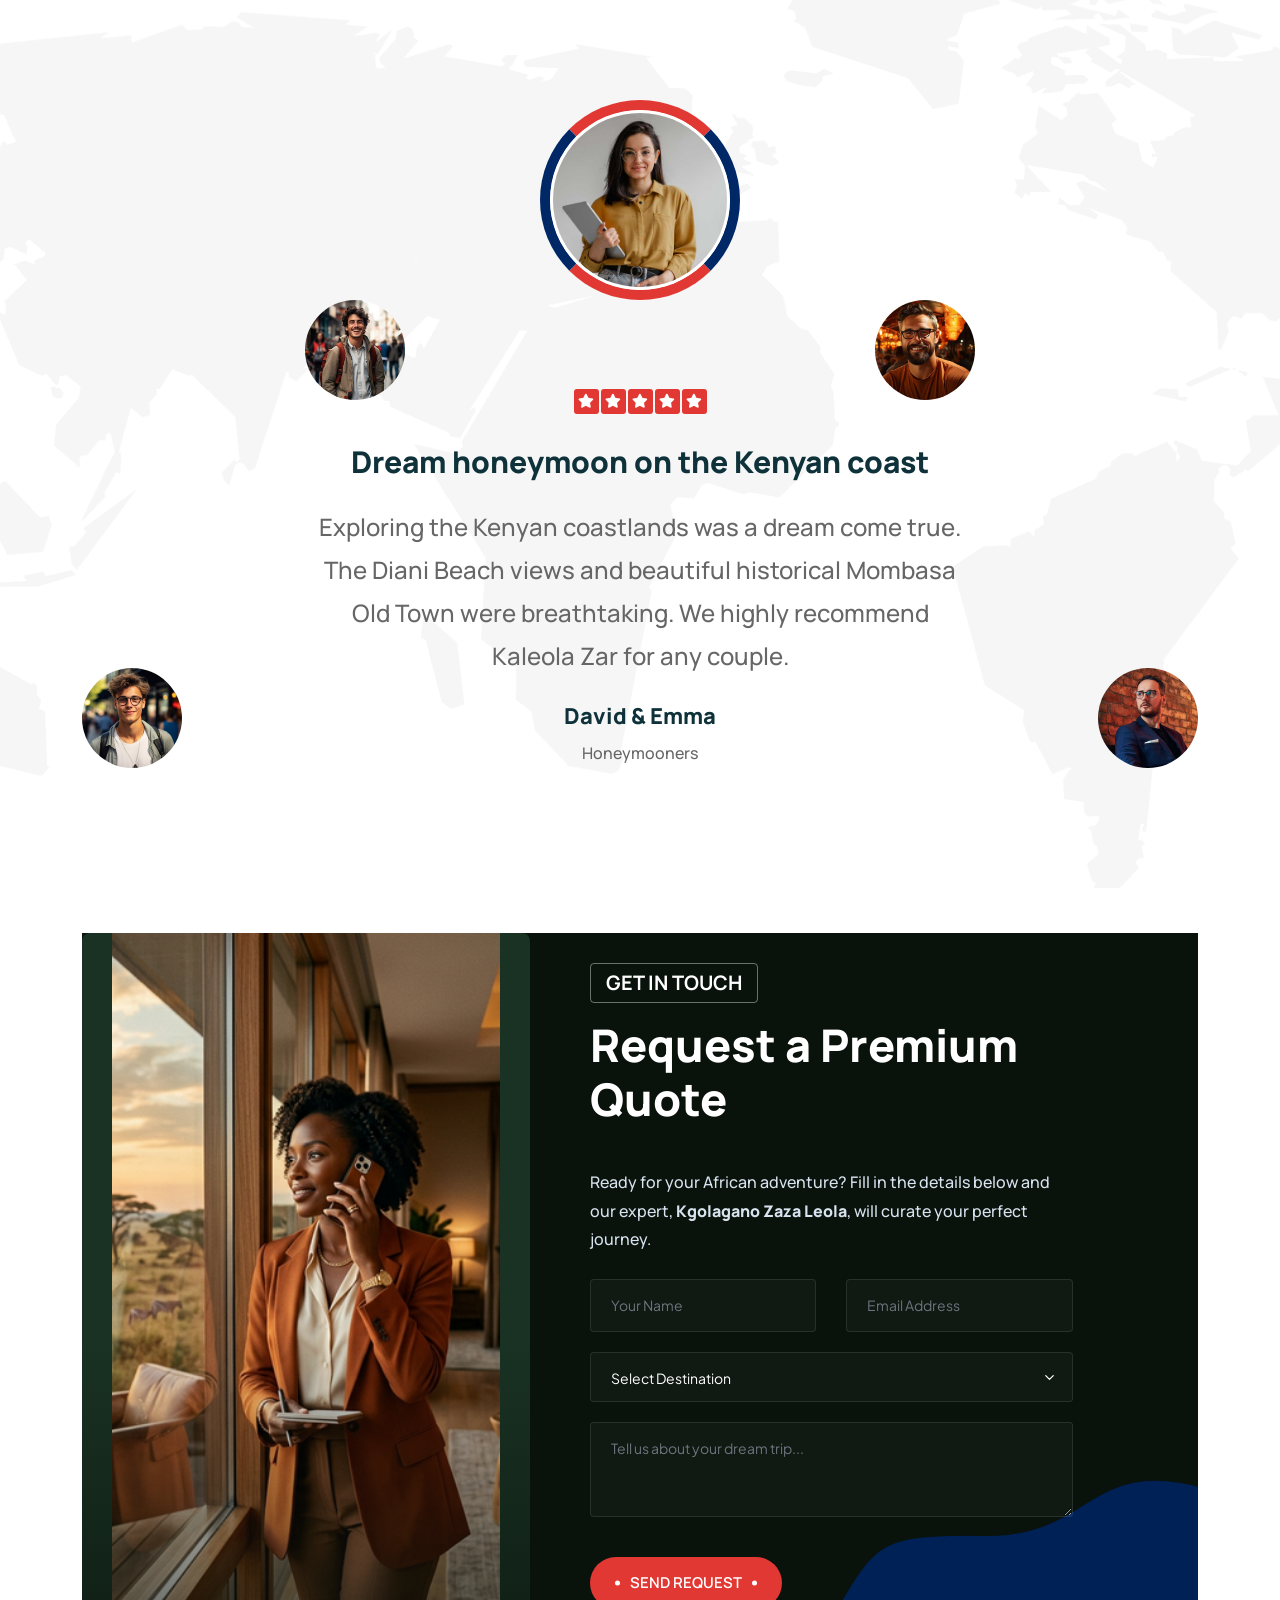
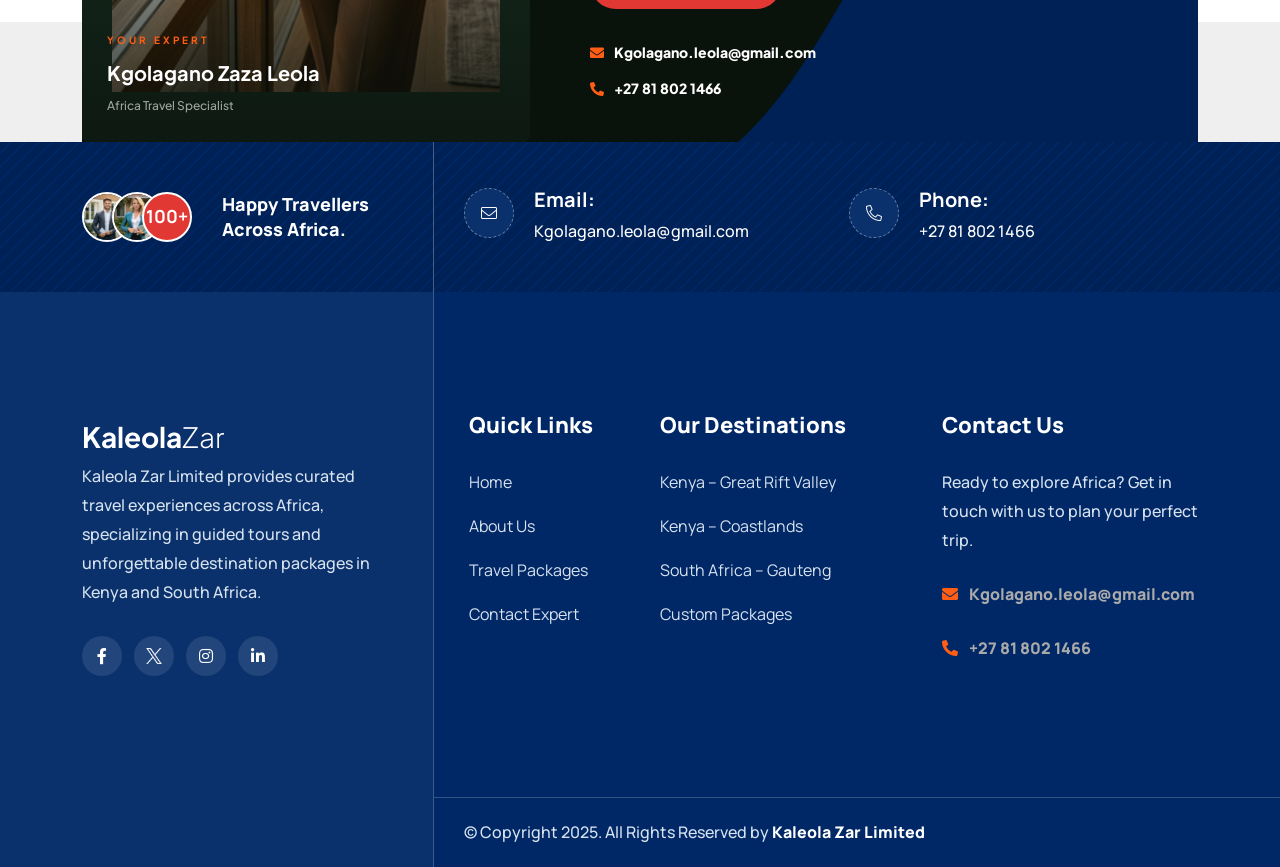
==== commit 2557f651: "Add promotional section with call-to-action" ====
--- a/index.html
+++ b/index.html
@@ -536,6 +536,151 @@
         }
     </style>
     <!-- End Hero Area -->
+
+    <!-- Start Promotional Section (From Audio Request)
+    ============================================= -->
+    <div class="kz-promo-section">
+        <div class="container">
+            <div class="row align-items-center">
+                <div class="col-lg-5">
+                    <div class="kz-promo-image-container wow fadeInLeft">
+                        <!-- Placeholder for the happy person transparent PNG -->
+                        <img src="assets/img/custom/hero.png" alt="Happy Traveler" class="kz-promo-person">
+                        <div class="kz-promo-circle"></div>
+                    </div>
+                </div>
+                <div class="col-lg-7 pl-50 pl-md-15 pl-xs-15">
+                    <div class="kz-promo-content wow fadeInRight">
+                        <span class="kz-promo-eyebrow">Start Your Journey</span>
+                        <h2 class="kz-promo-title">Thinking of traveling to Kenya or South Africa and don't know where
+                            to begin?</h2>
+                        <div class="kz-promo-divider"></div>
+                        <p class="kz-promo-desc">
+                            Well, we are here to help! Whether you want to witness the Great Migration in the Masai
+                            Mara, taste the finest wines in South Africa's vineyards, or snorkel the crystal clear
+                            waters of Diani Beach, Kaleola Zar Limited crafts the perfect luxury itinerary just for you.
+                        </p>
+                        <a href="#contact" class="kz-btn-primary mt-4">Speak to an Expert</a>
+                    </div>
+                </div>
+            </div>
+        </div>
+    </div>
+
+    <style>
+        .kz-promo-section {
+            background: linear-gradient(135deg, #0f1912 0%, #050806 100%);
+            padding: 80px 0 0 0;
+            /* No bottom padding so the person stands on the line */
+            overflow: hidden;
+            position: relative;
+            border-bottom: 1px solid rgba(255, 255, 255, 0.05);
+        }
+
+        .kz-promo-image-container {
+            position: relative;
+            height: 100%;
+            display: flex;
+            align-items: flex-end;
+            justify-content: center;
+            min-height: 450px;
+        }
+
+        .kz-promo-circle {
+            position: absolute;
+            bottom: -50px;
+            left: 50%;
+            transform: translateX(-50%);
+            width: 400px;
+            height: 400px;
+            background: rgba(255, 94, 20, 0.05);
+            border-radius: 50%;
+            z-index: 1;
+            box-shadow: 0 0 100px rgba(255, 94, 20, 0.1);
+        }
+
+        .kz-promo-person {
+            position: relative;
+            z-index: 2;
+            max-height: 550px;
+            width: auto;
+            object-fit: contain;
+            /* Filters to make the placeholder look better until replaced */
+            filter: contrast(1.1) brightness(0.9);
+            border-radius: 20px 20px 0 0;
+            clip-path: inset(0 0 0 0);
+            mask-image: linear-gradient(to bottom, black 80%, transparent 100%);
+            -webkit-mask-image: linear-gradient(to bottom, black 80%, transparent 100%);
+        }
+
+        .kz-promo-content {
+            padding: 40px 0 80px 0;
+        }
+
+        .kz-promo-eyebrow {
+            display: block;
+            font-family: 'Plus Jakarta Sans', sans-serif;
+            font-size: 11px;
+            font-weight: 700;
+            letter-spacing: 4px;
+            text-transform: uppercase;
+            color: #ff5e14;
+            margin-bottom: 15px;
+        }
+
+        .kz-promo-title {
+            font-family: 'Playfair Display', serif;
+            font-size: 38px;
+            color: #ffffff;
+            line-height: 1.25;
+            margin-bottom: 25px;
+            font-weight: 400;
+        }
+
+        .kz-promo-divider {
+            width: 60px;
+            height: 2px;
+            background: #ff5e14;
+            margin-bottom: 30px;
+        }
+
+        .kz-promo-desc {
+            font-family: 'Plus Jakarta Sans', sans-serif;
+            font-size: 17px;
+            color: #a8bcaf;
+            line-height: 1.8;
+            font-weight: 300;
+        }
+
+        @media (max-width: 991px) {
+            .kz-promo-section {
+                padding: 60px 0 0 0;
+            }
+
+            .kz-promo-image-container {
+                min-height: 350px;
+                margin-top: 40px;
+            }
+
+            .kz-promo-person {
+                max-height: 400px;
+            }
+
+            .kz-promo-content {
+                padding: 0 0 60px 0;
+                text-align: center;
+            }
+
+            .kz-promo-divider {
+                margin: 0 auto 30px auto;
+            }
+
+            .kz-promo-circle {
+                width: 300px;
+                height: 300px;
+            }
+        }
+    </style>
 
     <!-- Start Trust Banner (Authority Hook)
     ============================================= -->
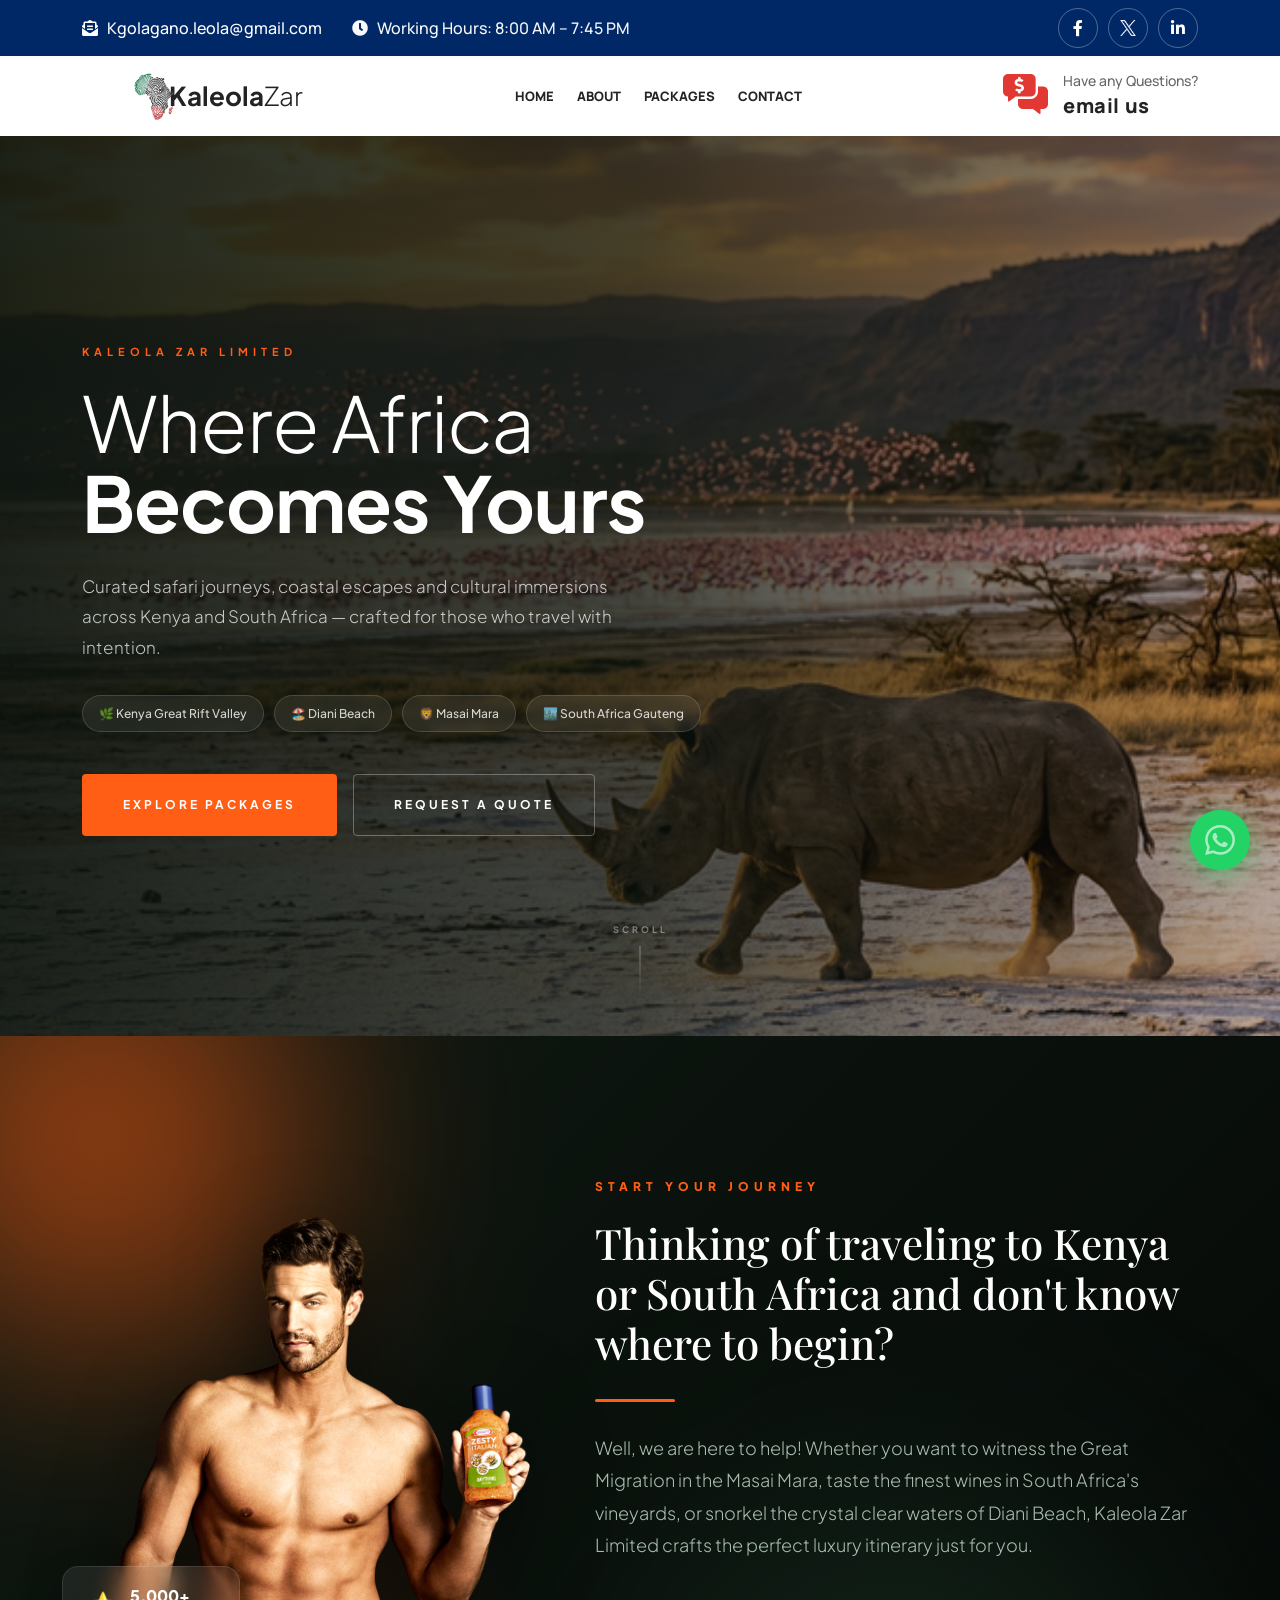
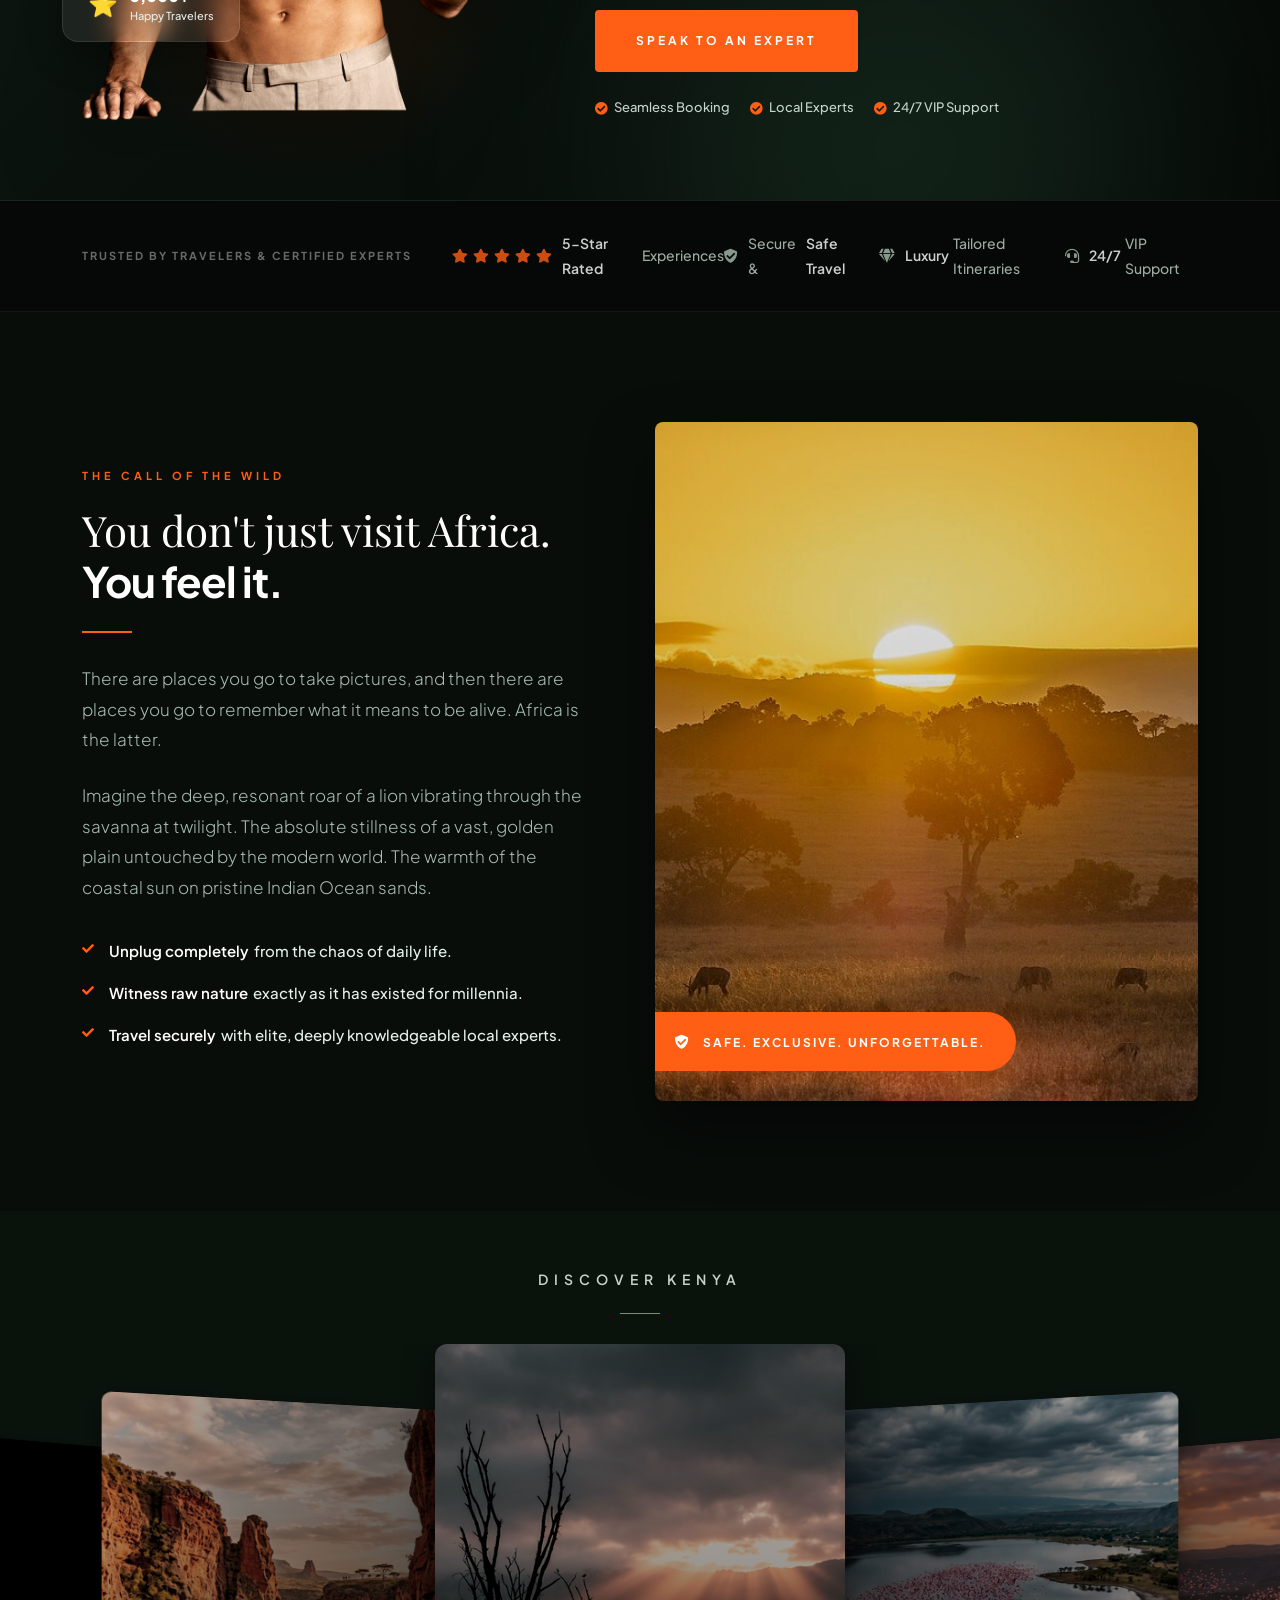
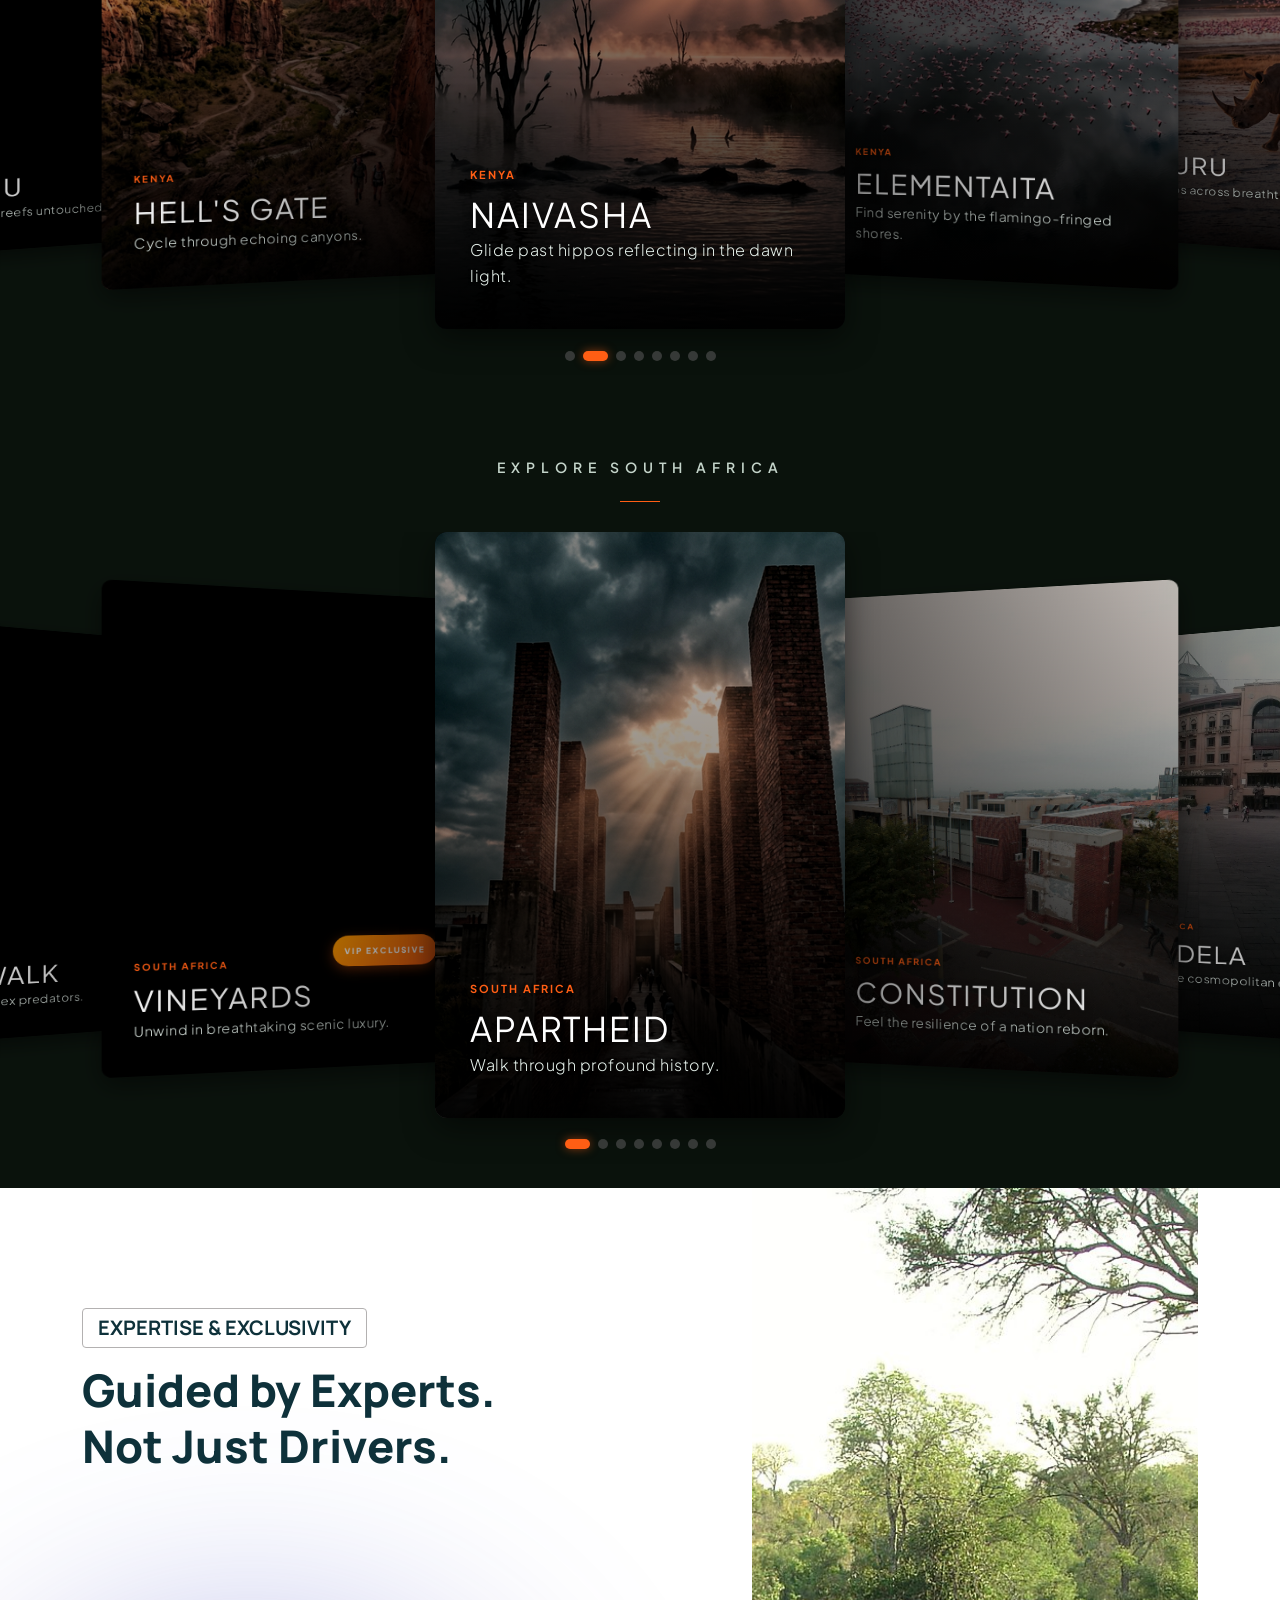
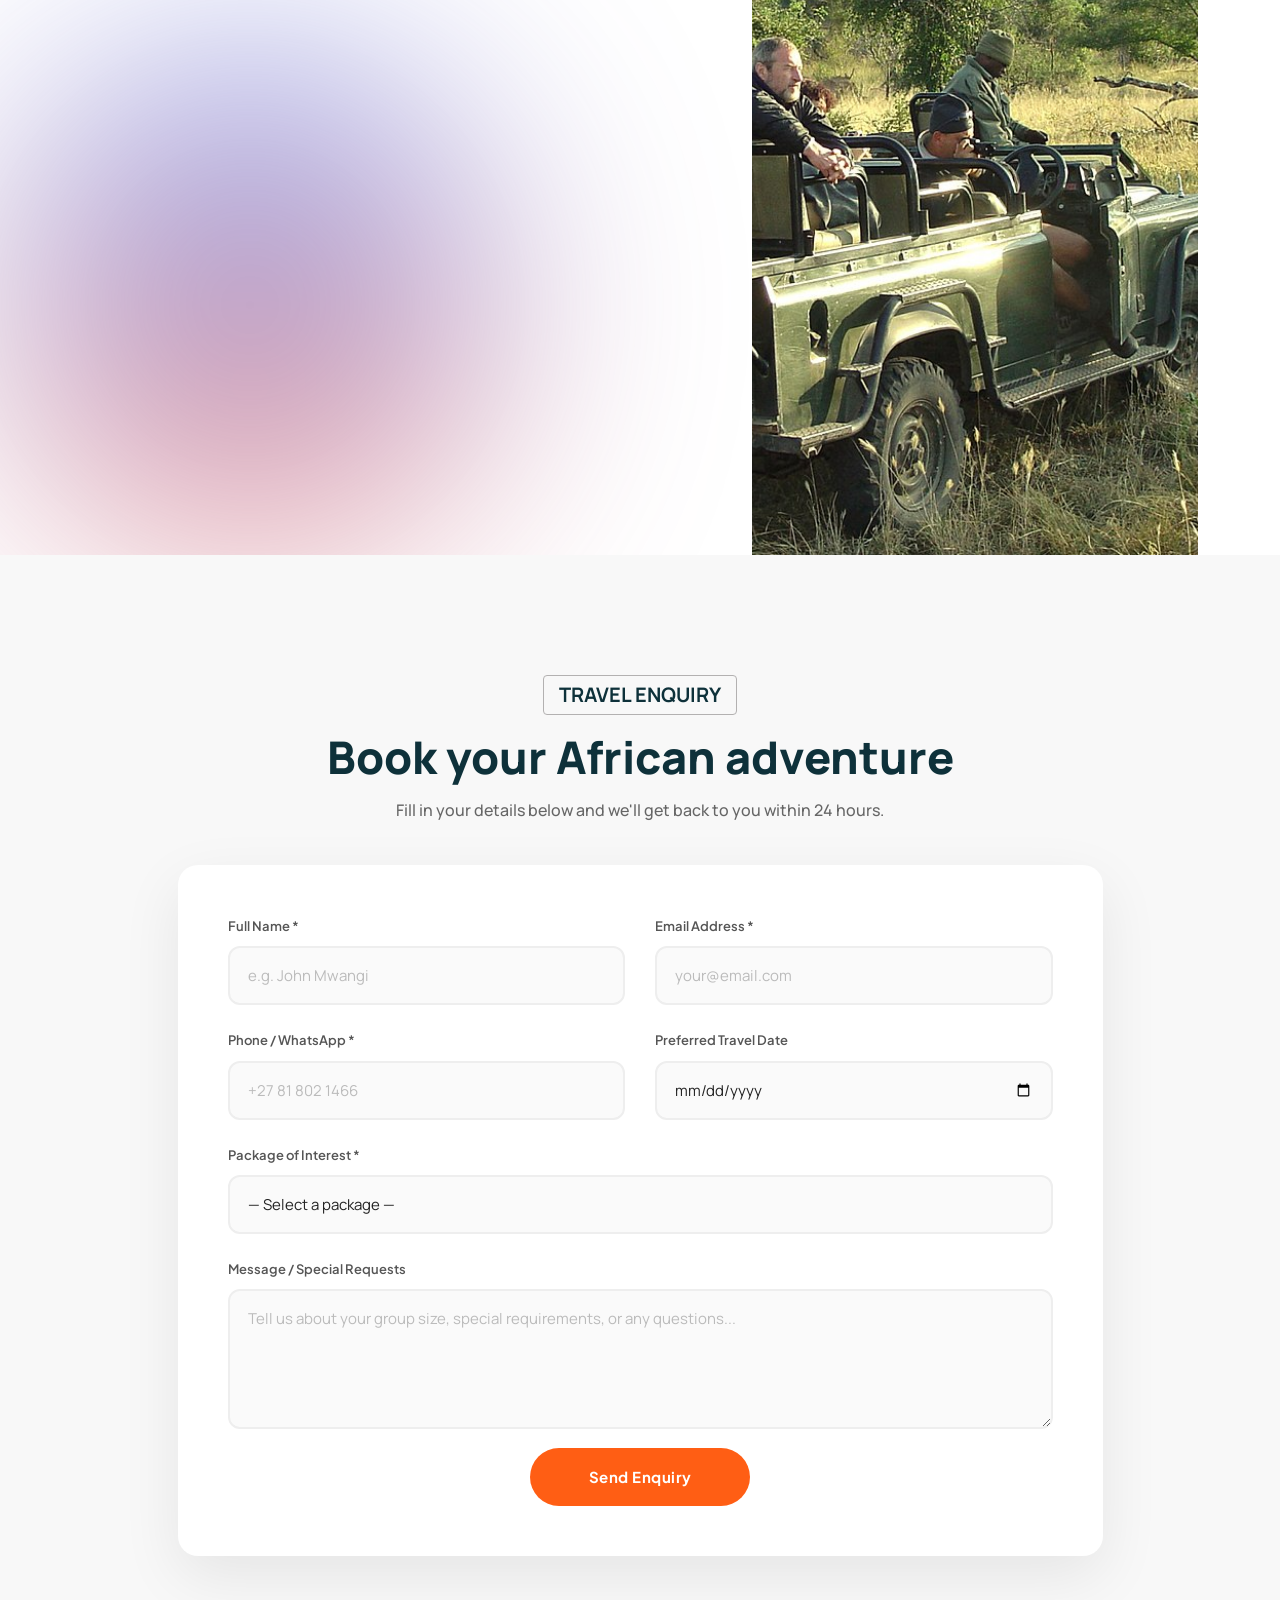
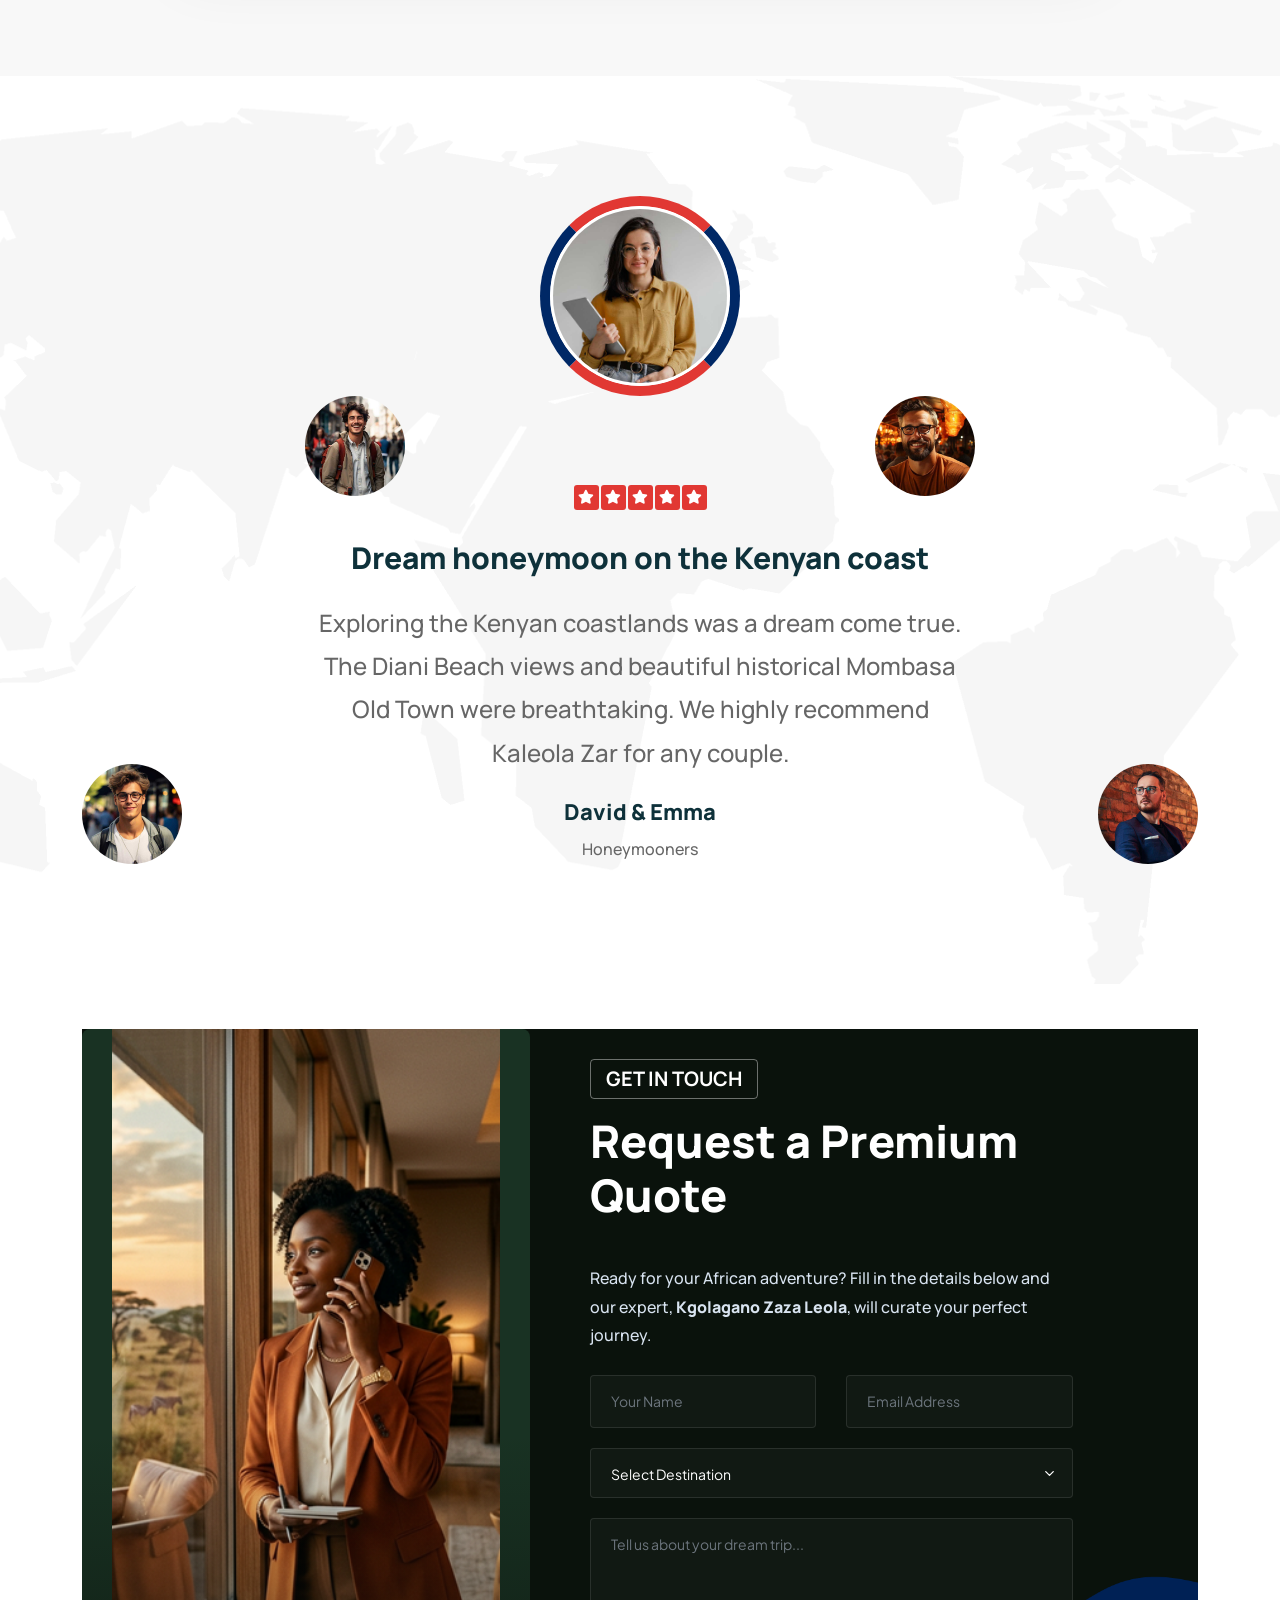
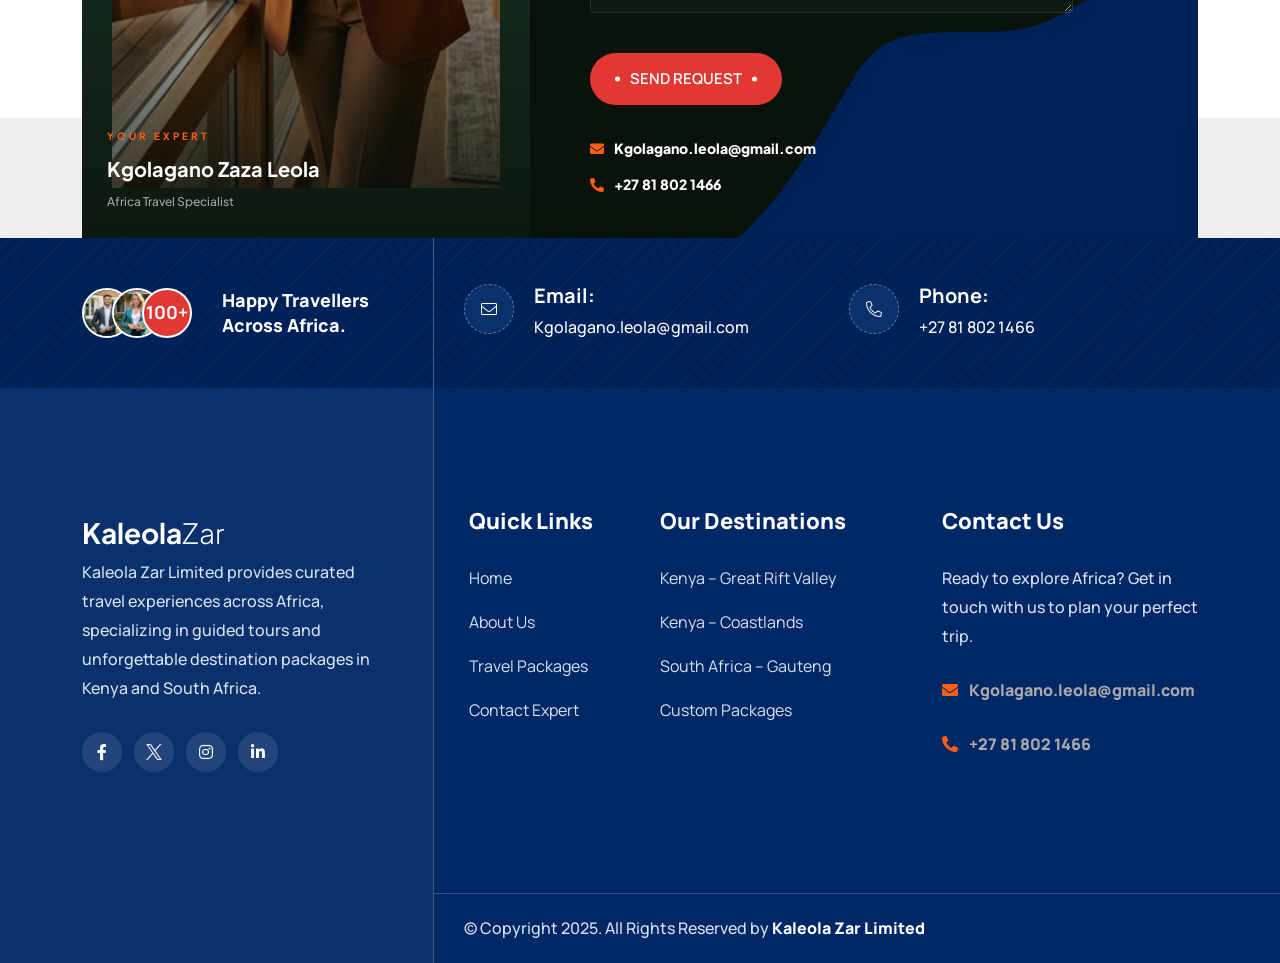
==== commit cedb8d18: "Enhance promotional section with wow-factor graphics and new transparent image" ====
--- a/index.html
+++ b/index.html
@@ -540,13 +540,24 @@
     <!-- Start Promotional Section (From Audio Request)
     ============================================= -->
     <div class="kz-promo-section">
+        <!-- Animated glowing orbs for background ambiance -->
+        <div class="kz-promo-glow kz-glow-1"></div>
+        <div class="kz-promo-glow kz-glow-2"></div>
+
         <div class="container">
             <div class="row align-items-center">
                 <div class="col-lg-5">
                     <div class="kz-promo-image-container wow fadeInLeft">
-                        <!-- Placeholder for the happy person transparent PNG -->
-                        <img src="assets/img/custom/hero.png" alt="Happy Traveler" class="kz-promo-person">
+                        <img src="assets/img/custom/premium_person.png" alt="Happy Traveler" class="kz-promo-person">
                         <div class="kz-promo-circle"></div>
+
+                        <!-- Floating Glassmorphism Badge -->
+                        <div class="kz-floating-badge wow bounceIn" data-wow-delay="0.5s">
+                            <div class="kz-badge-icon">⭐</div>
+                            <div class="kz-badge-text">
+                                <strong>5,000+</strong><br>Happy Travelers
+                            </div>
+                        </div>
                     </div>
                 </div>
                 <div class="col-lg-7 pl-50 pl-md-15 pl-xs-15">
@@ -561,6 +572,13 @@
                             waters of Diani Beach, Kaleola Zar Limited crafts the perfect luxury itinerary just for you.
                         </p>
                         <a href="#contact" class="kz-btn-primary mt-4">Speak to an Expert</a>
+
+                        <!-- Trust signals under the button -->
+                        <div class="kz-promo-trust mt-4">
+                            <span><i class="fas fa-check-circle"></i> Seamless Booking</span>
+                            <span><i class="fas fa-check-circle"></i> Local Experts</span>
+                            <span><i class="fas fa-check-circle"></i> 24/7 VIP Support</span>
+                        </div>
                     </div>
                 </div>
             </div>
@@ -570,11 +588,47 @@
     <style>
         .kz-promo-section {
             background: linear-gradient(135deg, #0f1912 0%, #050806 100%);
-            padding: 80px 0 0 0;
-            /* No bottom padding so the person stands on the line */
+            padding: 100px 0 0 0;
             overflow: hidden;
             position: relative;
             border-bottom: 1px solid rgba(255, 255, 255, 0.05);
+        }
+
+        /* Animated Background Glows */
+        .kz-promo-glow {
+            position: absolute;
+            border-radius: 50%;
+            filter: blur(120px);
+            z-index: 0;
+            opacity: 0.6;
+            animation: floatGlow 8s ease-in-out infinite alternate;
+        }
+
+        .kz-glow-1 {
+            width: 400px;
+            height: 400px;
+            background: #ff5e14;
+            top: -100px;
+            left: -100px;
+        }
+
+        .kz-glow-2 {
+            width: 500px;
+            height: 500px;
+            background: #193223;
+            bottom: -200px;
+            right: 10%;
+            animation-duration: 12s;
+        }
+
+        @keyframes floatGlow {
+            0% {
+                transform: translateY(0) scale(1);
+            }
+
+            100% {
+                transform: translateY(50px) scale(1.1);
+            }
         }
 
         .kz-promo-image-container {
@@ -583,87 +637,172 @@
             display: flex;
             align-items: flex-end;
             justify-content: center;
-            min-height: 450px;
+            min-height: 500px;
+            z-index: 2;
         }
 
         .kz-promo-circle {
             position: absolute;
-            bottom: -50px;
+            bottom: -60px;
             left: 50%;
             transform: translateX(-50%);
-            width: 400px;
-            height: 400px;
-            background: rgba(255, 94, 20, 0.05);
+            width: 420px;
+            height: 420px;
+            background: radial-gradient(circle, rgba(255, 94, 20, 0.15) 0%, rgba(255, 94, 20, 0) 70%);
             border-radius: 50%;
             z-index: 1;
-            box-shadow: 0 0 100px rgba(255, 94, 20, 0.1);
         }
 
         .kz-promo-person {
             position: relative;
             z-index: 2;
-            max-height: 550px;
+            max-height: 600px;
             width: auto;
             object-fit: contain;
-            /* Filters to make the placeholder look better until replaced */
-            filter: contrast(1.1) brightness(0.9);
-            border-radius: 20px 20px 0 0;
-            clip-path: inset(0 0 0 0);
-            mask-image: linear-gradient(to bottom, black 80%, transparent 100%);
-            -webkit-mask-image: linear-gradient(to bottom, black 80%, transparent 100%);
+            filter: drop-shadow(0 20px 40px rgba(0, 0, 0, 0.5));
+            /* Remove old hacks */
+        }
+
+        /* Floating Glassmorphism Badge */
+        .kz-floating-badge {
+            position: absolute;
+            bottom: 80px;
+            left: -20px;
+            background: rgba(255, 255, 255, 0.08);
+            backdrop-filter: blur(16px);
+            -webkit-backdrop-filter: blur(16px);
+            border: 1px solid rgba(255, 255, 255, 0.1);
+            padding: 15px 25px;
+            border-radius: 16px;
+            display: flex;
+            align-items: center;
+            gap: 12px;
+            z-index: 3;
+            box-shadow: 0 15px 35px rgba(0, 0, 0, 0.3);
+            animation: floatBadge 4s ease-in-out infinite;
+        }
+
+        @keyframes floatBadge {
+
+            0%,
+            100% {
+                transform: translateY(0);
+            }
+
+            50% {
+                transform: translateY(-10px);
+            }
+        }
+
+        .kz-badge-icon {
+            font-size: 24px;
+        }
+
+        .kz-badge-text {
+            font-family: 'Plus Jakarta Sans', sans-serif;
+            font-size: 11px;
+            color: #e5f0ea;
+            line-height: 1.4;
+        }
+
+        .kz-badge-text strong {
+            font-size: 16px;
+            color: #fff;
+            font-weight: 800;
         }
 
         .kz-promo-content {
             padding: 40px 0 80px 0;
+            position: relative;
+            z-index: 2;
         }
 
         .kz-promo-eyebrow {
             display: block;
             font-family: 'Plus Jakarta Sans', sans-serif;
-            font-size: 11px;
-            font-weight: 700;
-            letter-spacing: 4px;
+            font-size: 12px;
+            font-weight: 800;
+            letter-spacing: 5px;
             text-transform: uppercase;
             color: #ff5e14;
-            margin-bottom: 15px;
+            margin-bottom: 20px;
         }
 
         .kz-promo-title {
             font-family: 'Playfair Display', serif;
-            font-size: 38px;
+            font-size: 42px;
             color: #ffffff;
-            line-height: 1.25;
-            margin-bottom: 25px;
-            font-weight: 400;
+            line-height: 1.2;
+            margin-bottom: 30px;
+            font-weight: 500;
+        }
+
+        .kz-promo-title span {
+            color: #ff5e14;
+            font-style: italic;
         }
 
         .kz-promo-divider {
-            width: 60px;
-            height: 2px;
+            width: 80px;
+            height: 3px;
             background: #ff5e14;
             margin-bottom: 30px;
+            border-radius: 2px;
         }
 
         .kz-promo-desc {
             font-family: 'Plus Jakarta Sans', sans-serif;
-            font-size: 17px;
+            font-size: 18px;
             color: #a8bcaf;
             line-height: 1.8;
             font-weight: 300;
         }
 
+        .kz-promo-trust {
+            display: flex;
+            gap: 20px;
+            flex-wrap: wrap;
+        }
+
+        .kz-promo-trust span {
+            font-family: 'Plus Jakarta Sans', sans-serif;
+            font-size: 13px;
+            color: #c4d4ca;
+            display: flex;
+            align-items: center;
+            gap: 6px;
+        }
+
+        .kz-promo-trust i {
+            color: #ff5e14;
+        }
+
         @media (max-width: 991px) {
             .kz-promo-section {
                 padding: 60px 0 0 0;
             }
 
             .kz-promo-image-container {
-                min-height: 350px;
+                min-height: 400px;
                 margin-top: 40px;
             }
 
             .kz-promo-person {
-                max-height: 400px;
+                max-height: 450px;
+            }
+
+            .kz-floating-badge {
+                left: 10%;
+                bottom: 40px;
+                padding: 10px 15px;
+            }
+
+            .kz-badge-text {
+                font-size: 10px;
+            }
+
+            .kz-badge-text strong {
+                font-size: 14px;
             }
 
             .kz-promo-content {
@@ -675,9 +814,9 @@
                 margin: 0 auto 30px auto;
             }
 
-            .kz-promo-circle {
-                width: 300px;
-                height: 300px;
+            .kz-promo-trust {
+                justify-content: center;
+                margin-top: 30px !important;
             }
         }
     </style>
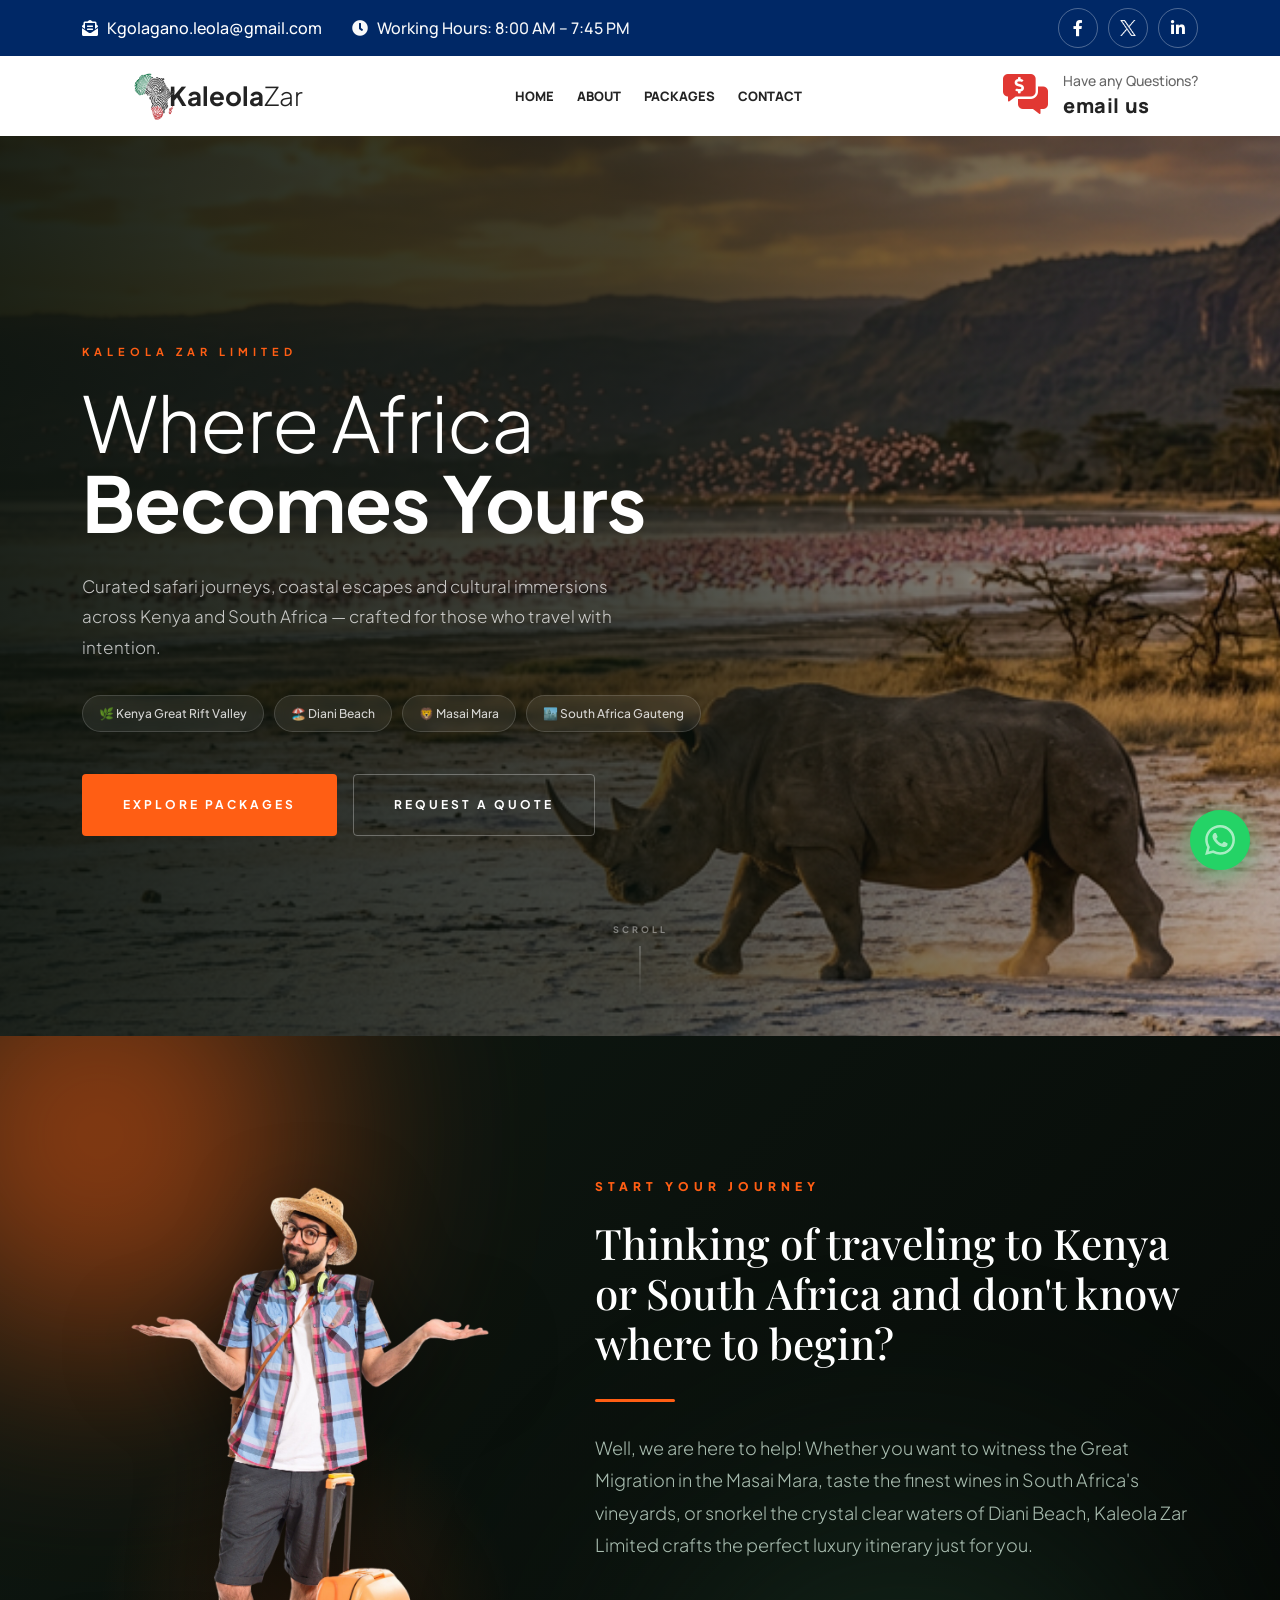
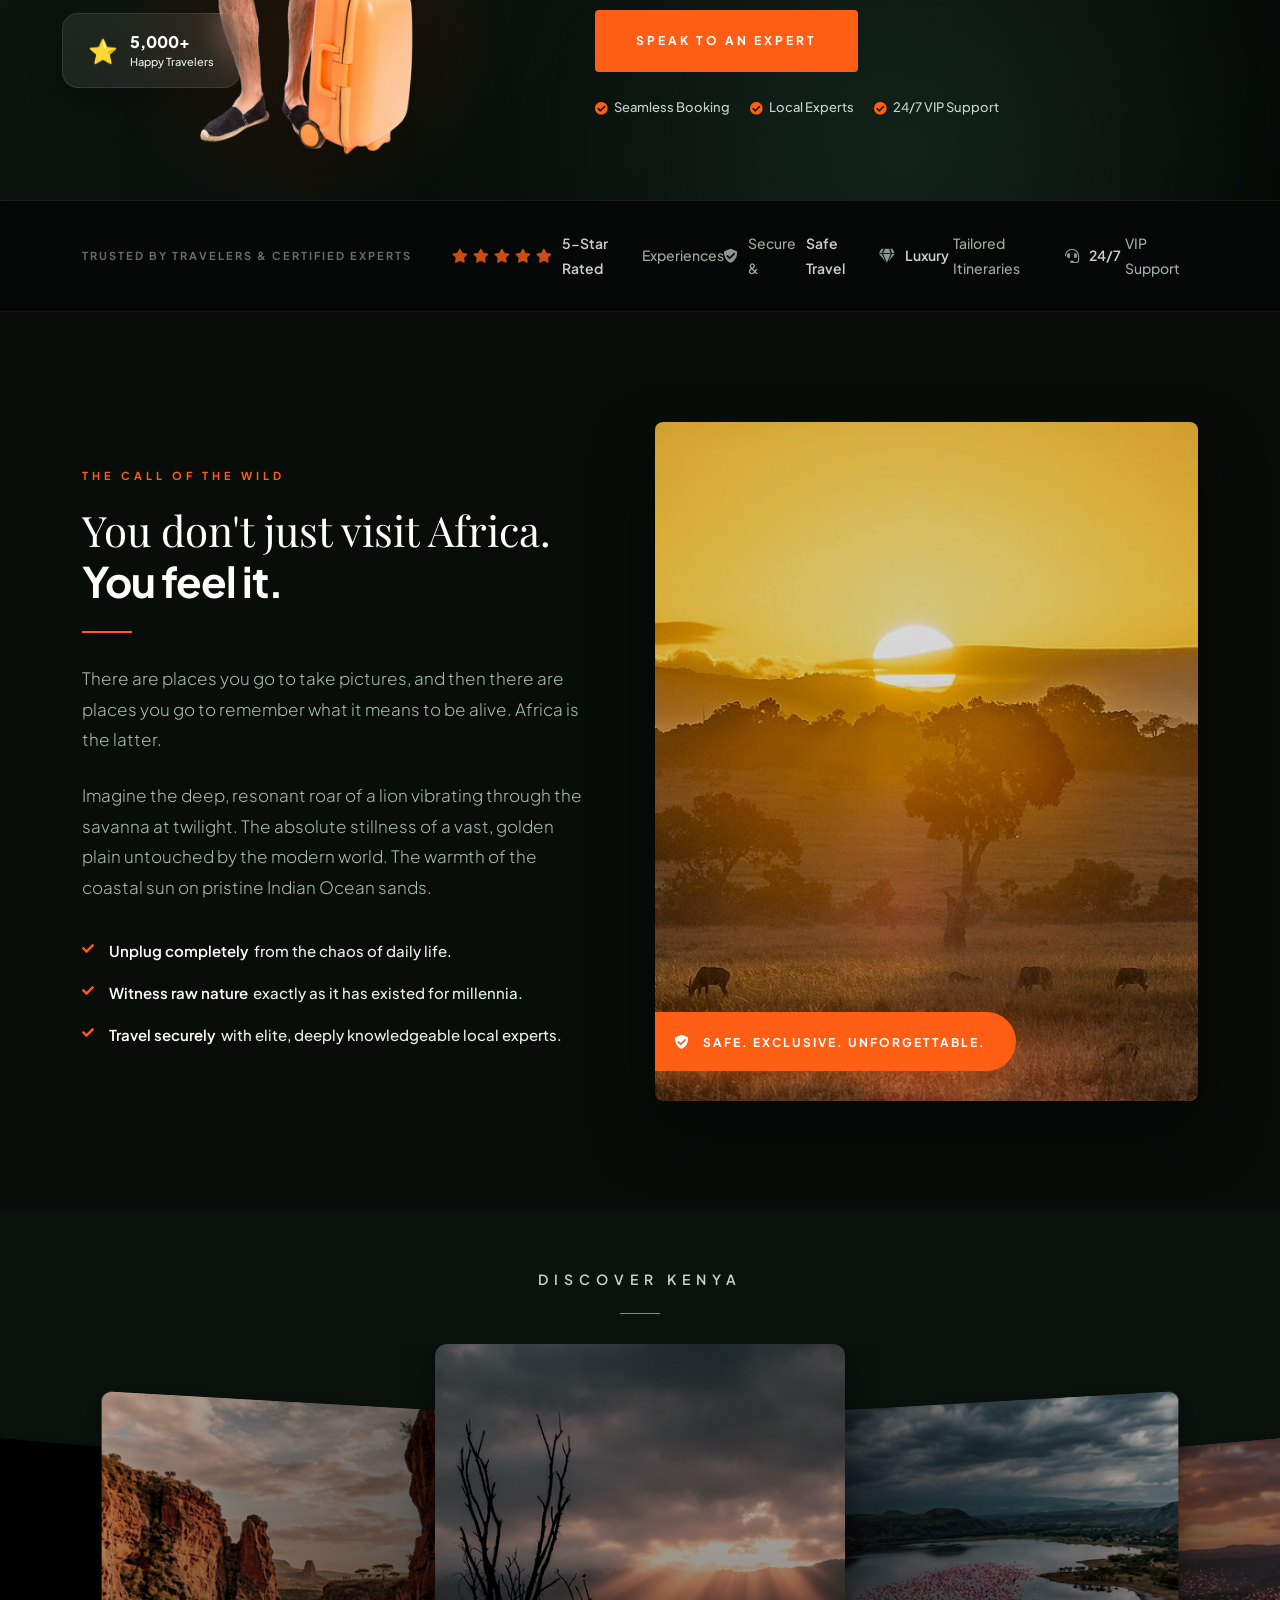
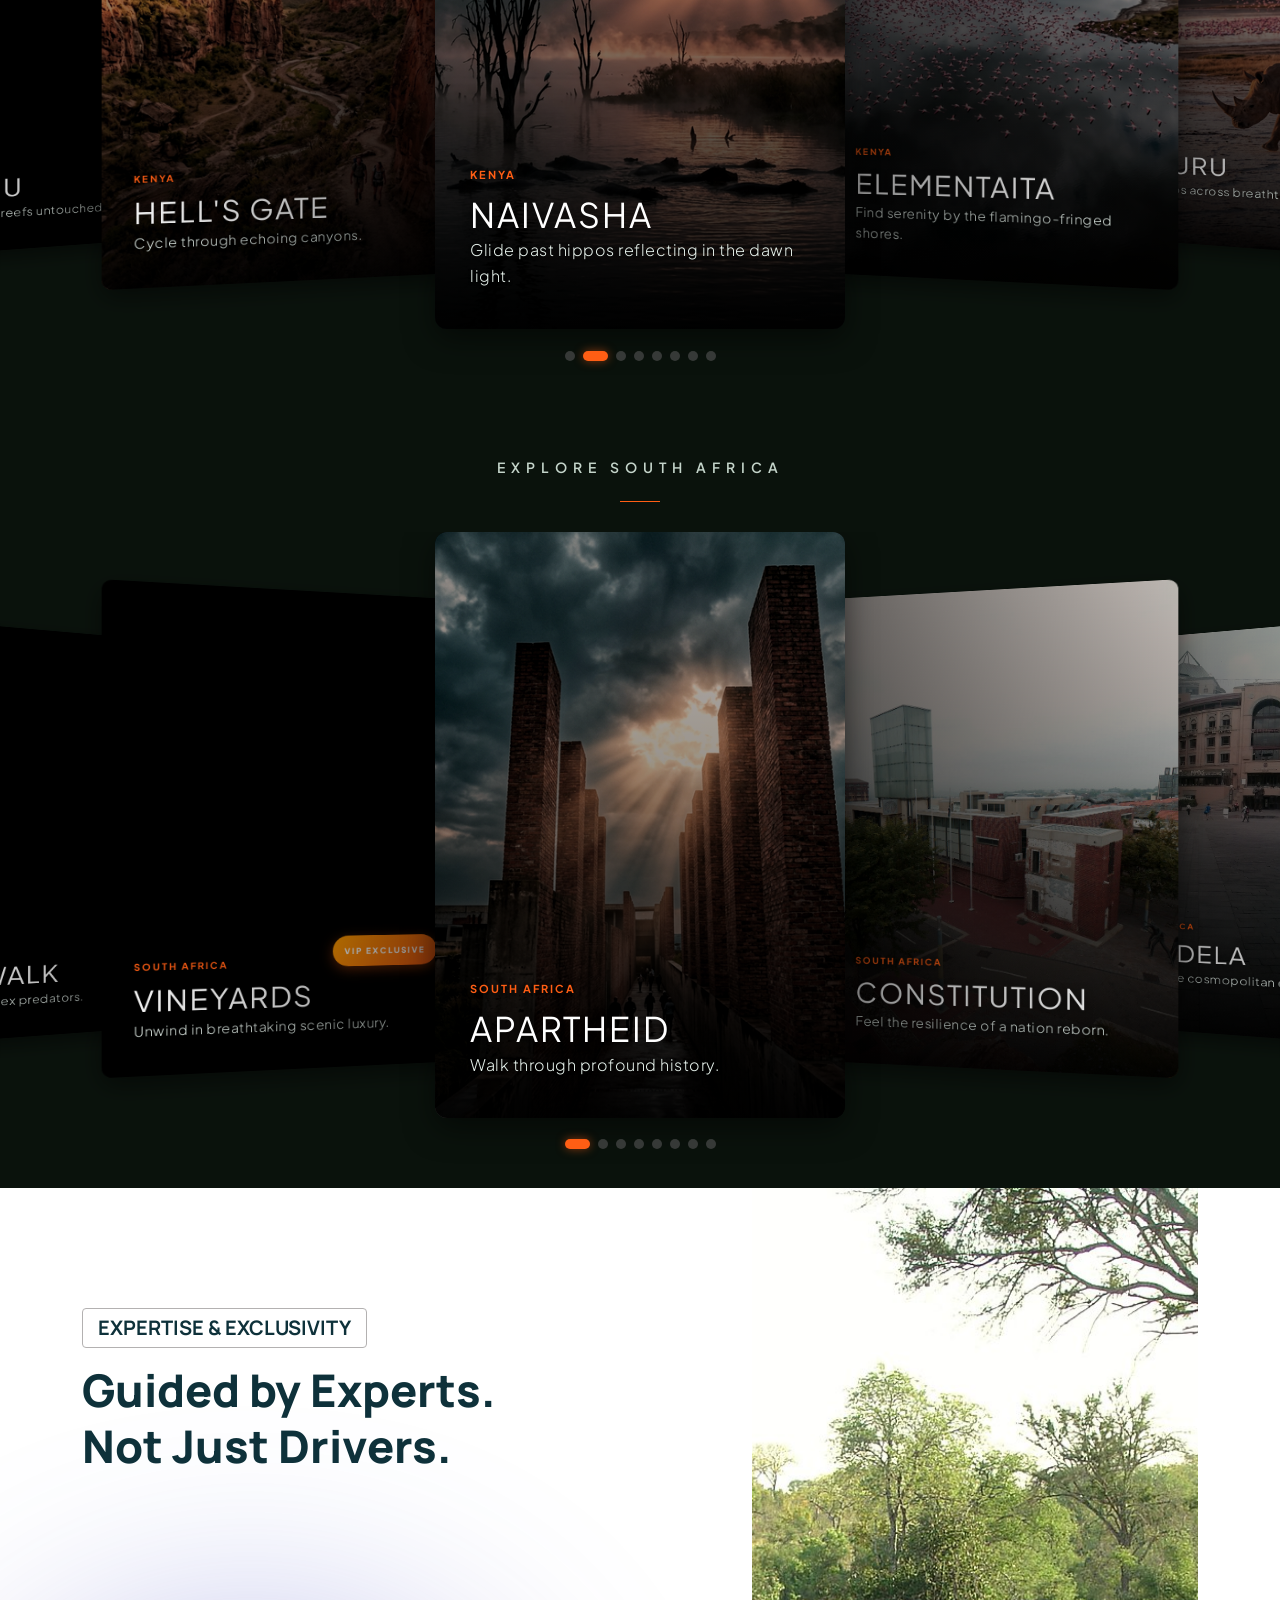
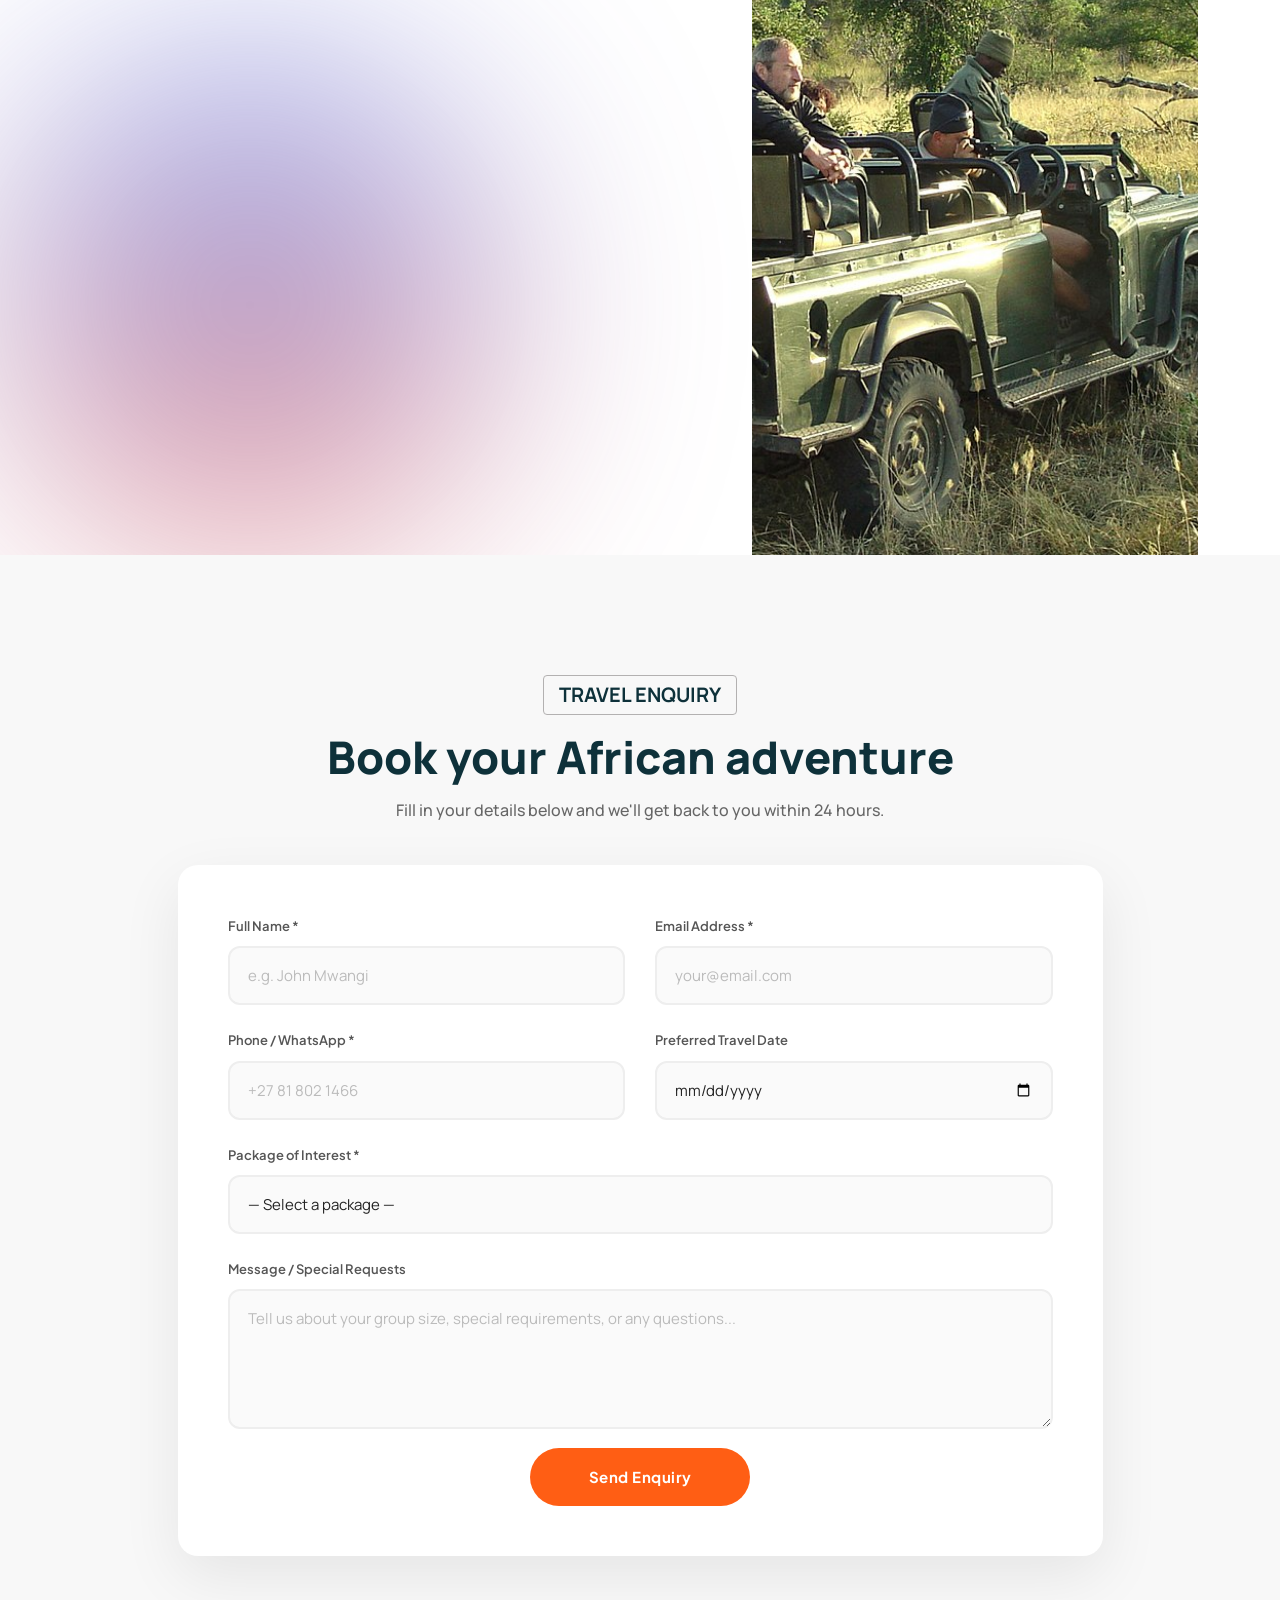
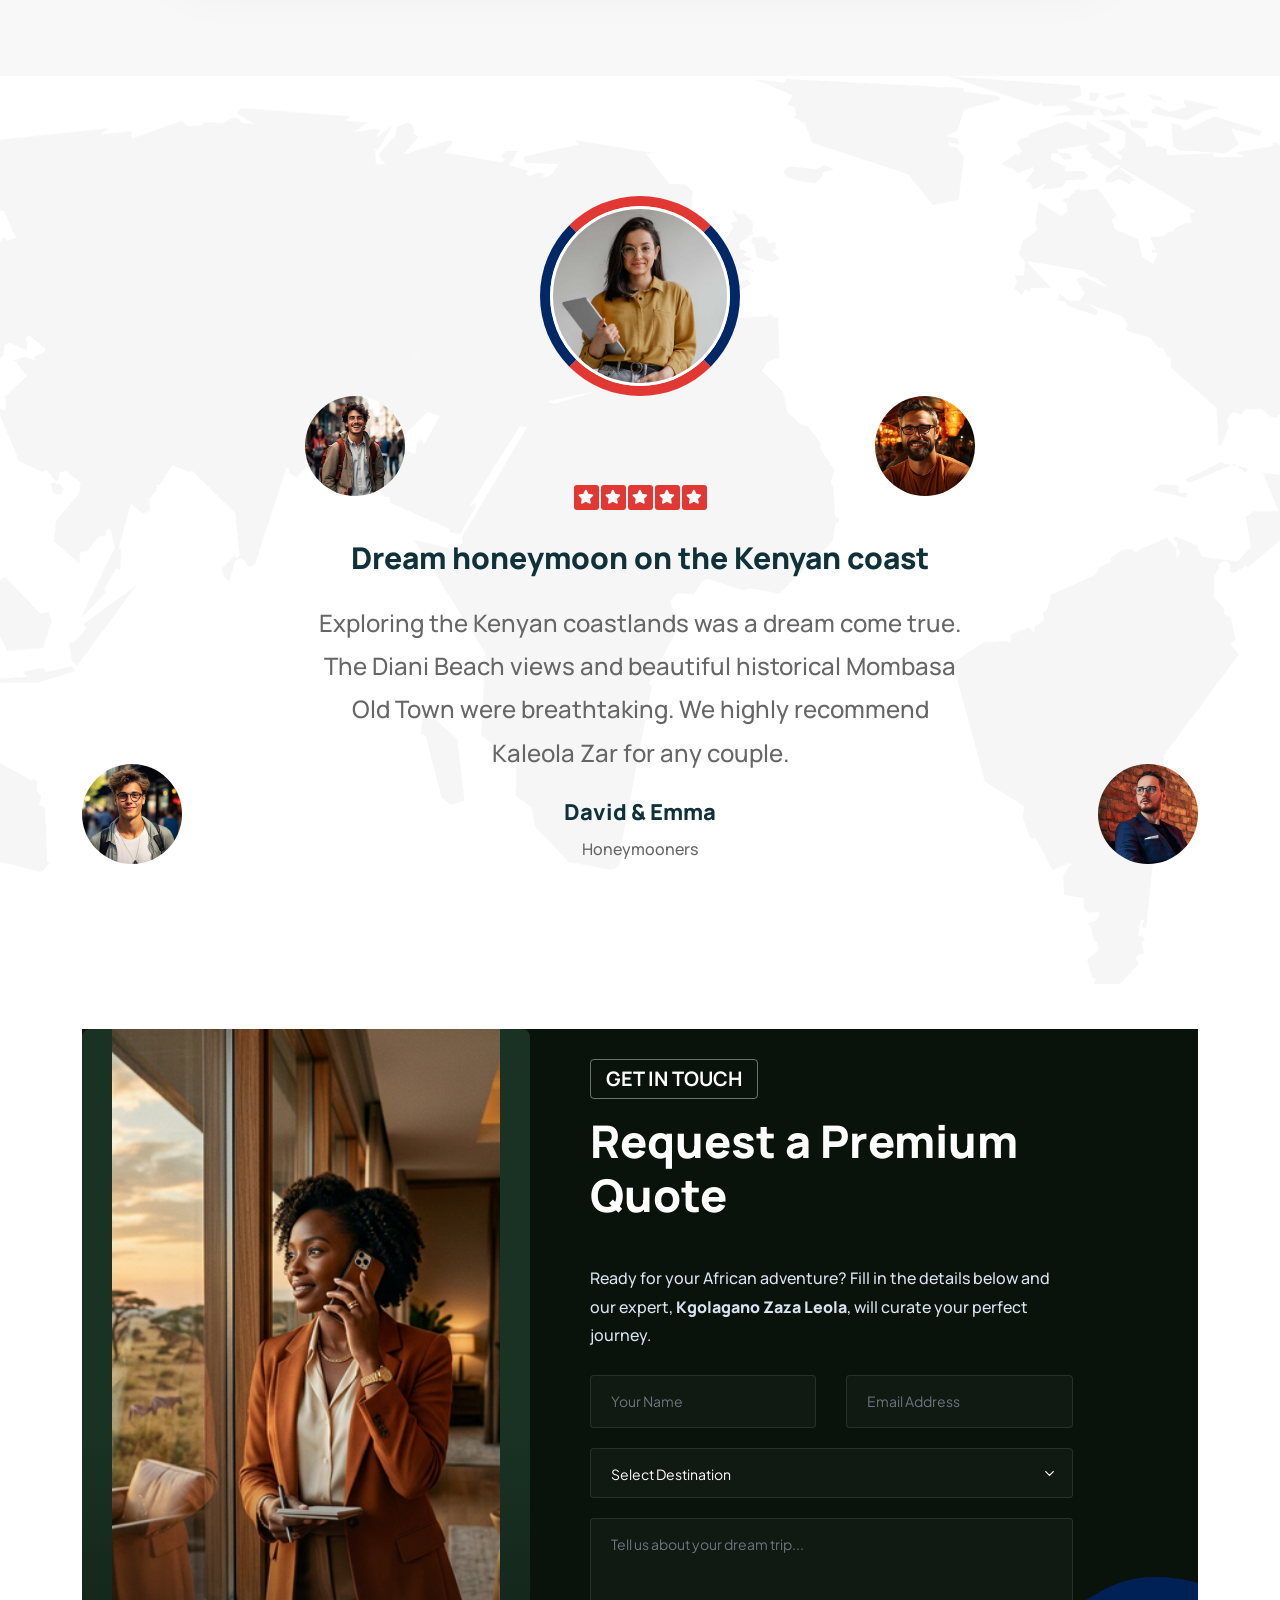
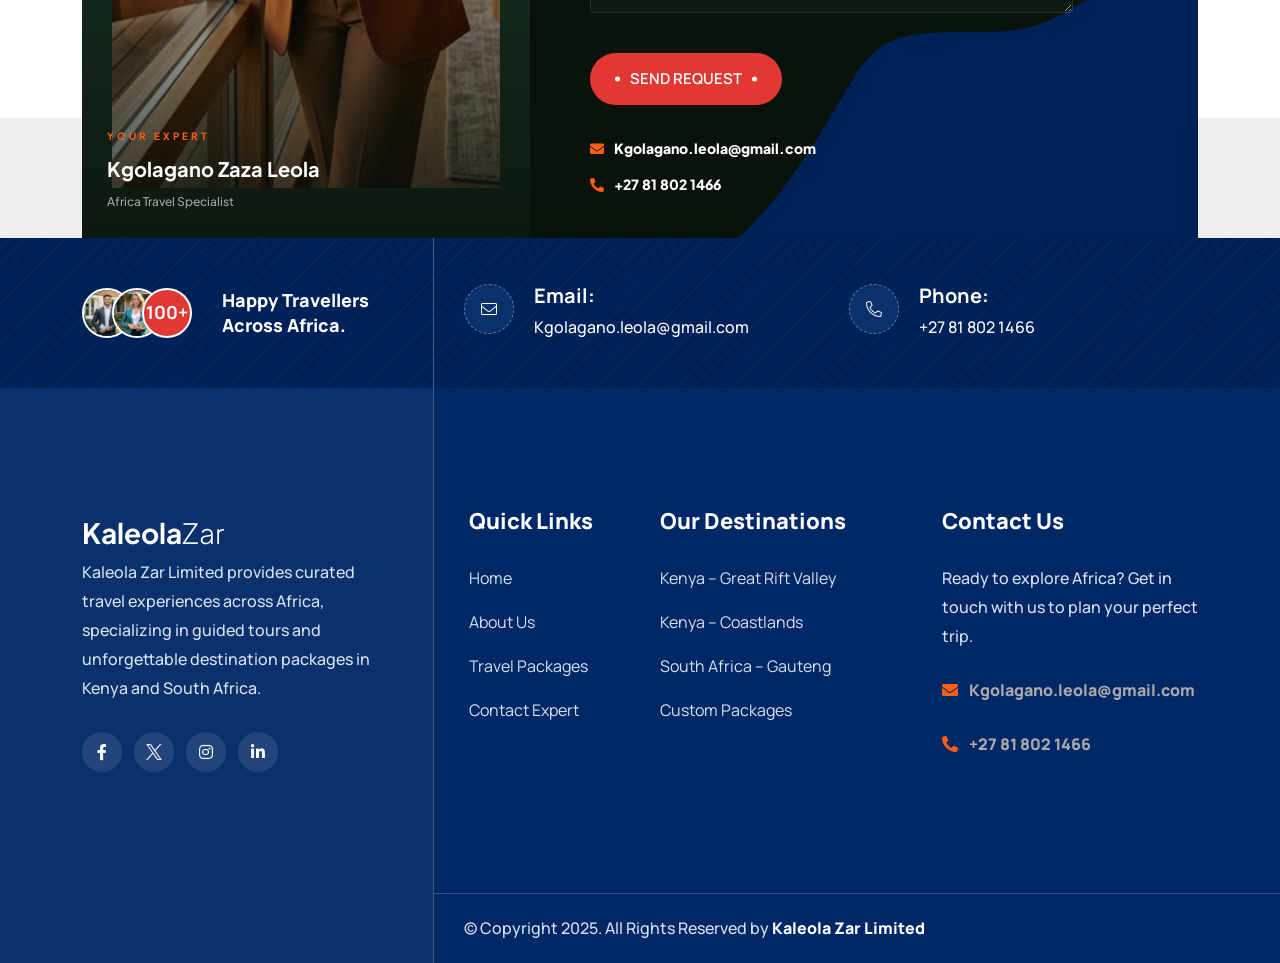
==== commit 32b6afbf: "Replace promo image with user provided image" ====
--- a/index.html
+++ b/index.html
@@ -548,7 +548,8 @@
             <div class="row align-items-center">
                 <div class="col-lg-5">
                     <div class="kz-promo-image-container wow fadeInLeft">
-                        <img src="assets/img/custom/premium_person.png" alt="Happy Traveler" class="kz-promo-person">
+                        <img src="assets/img/custom/destinations/tourist-making-unimportant-gesture.png"
+                            alt="Happy Traveler" class="kz-promo-person">
                         <div class="kz-promo-circle"></div>
 
                         <!-- Floating Glassmorphism Badge -->
